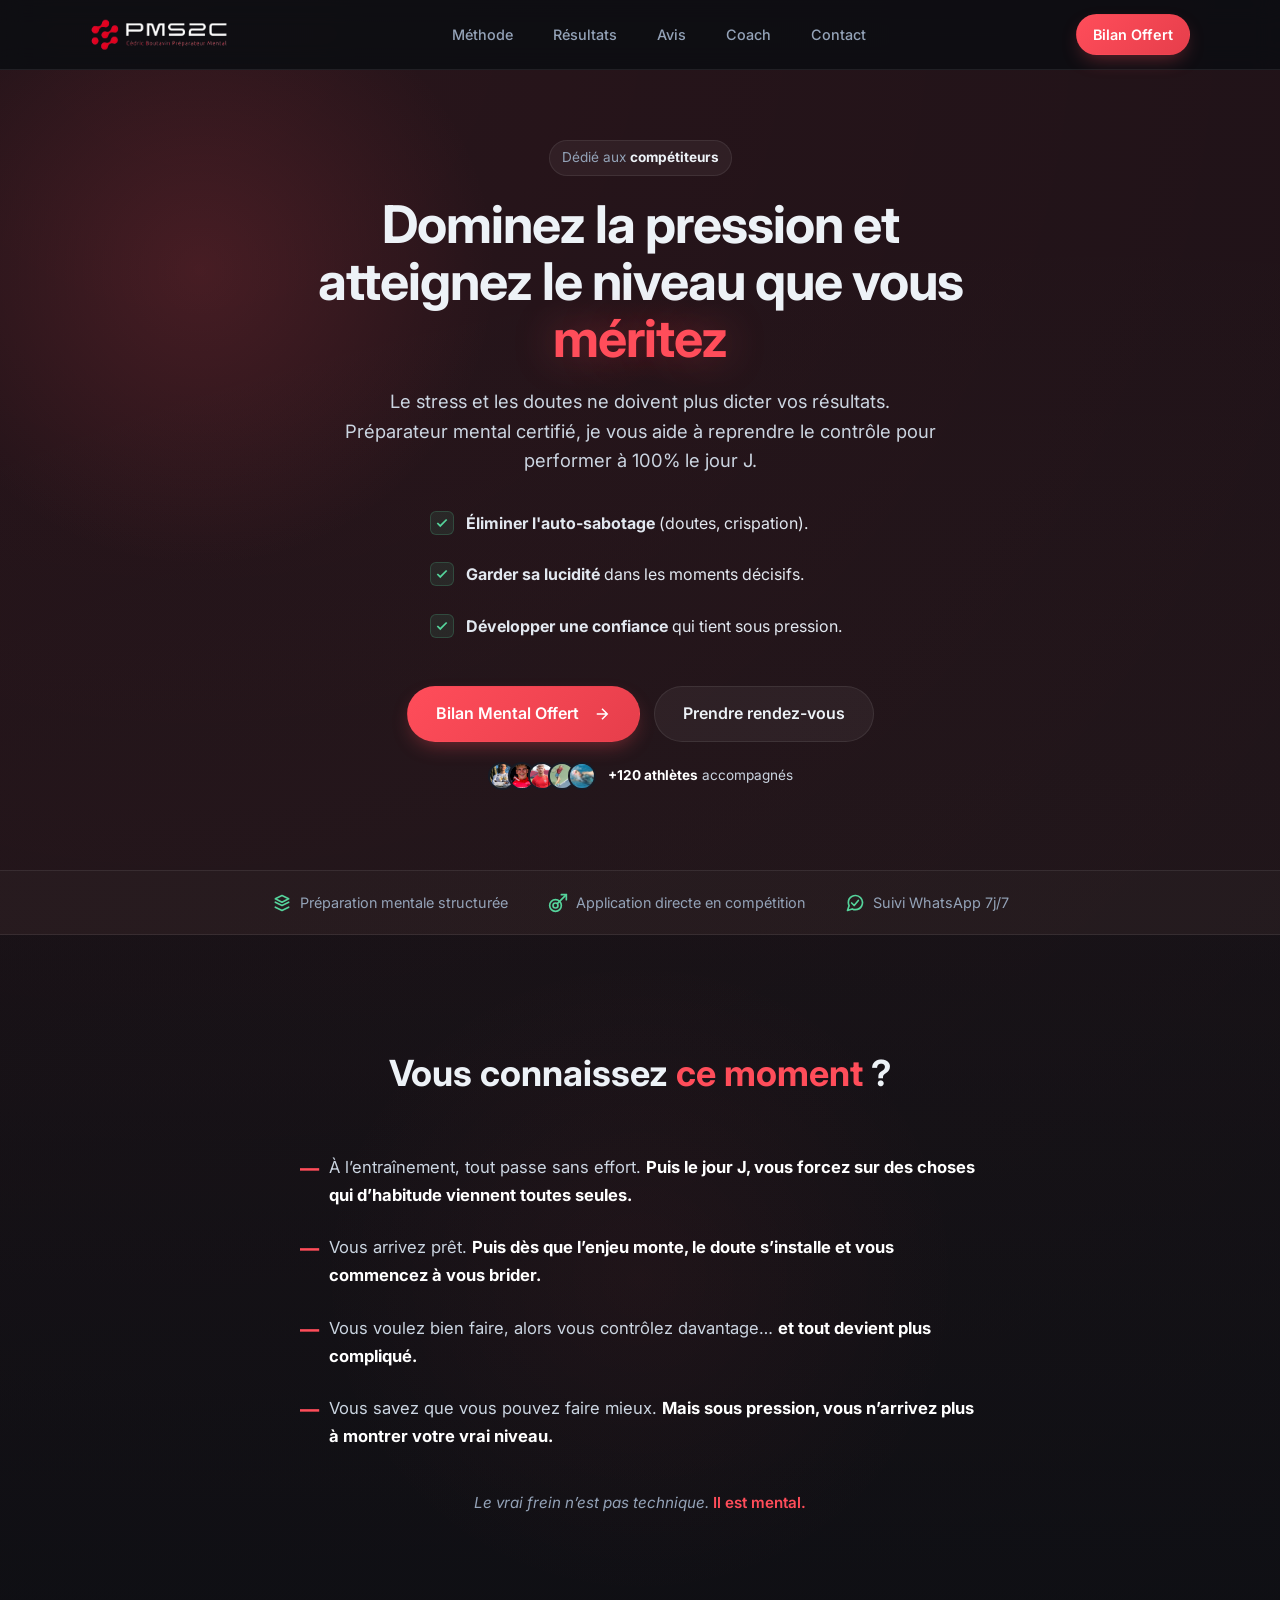
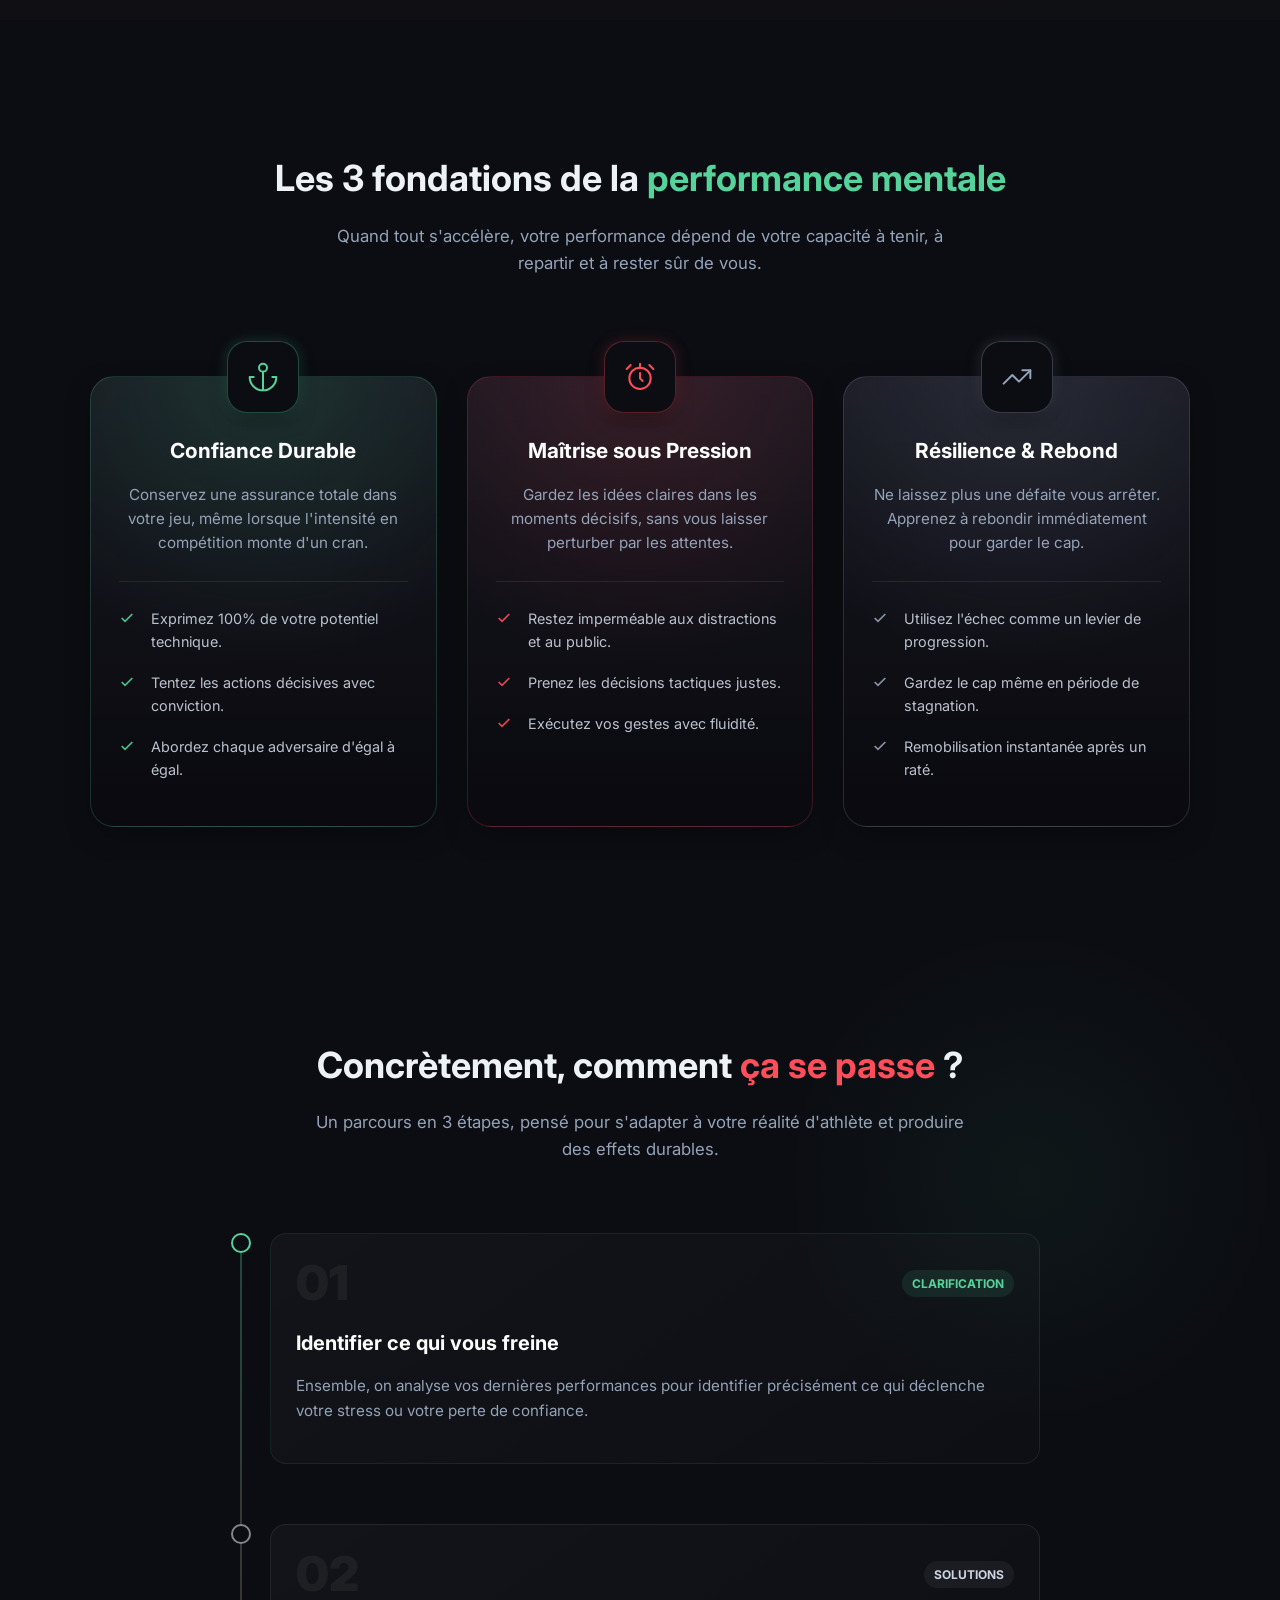
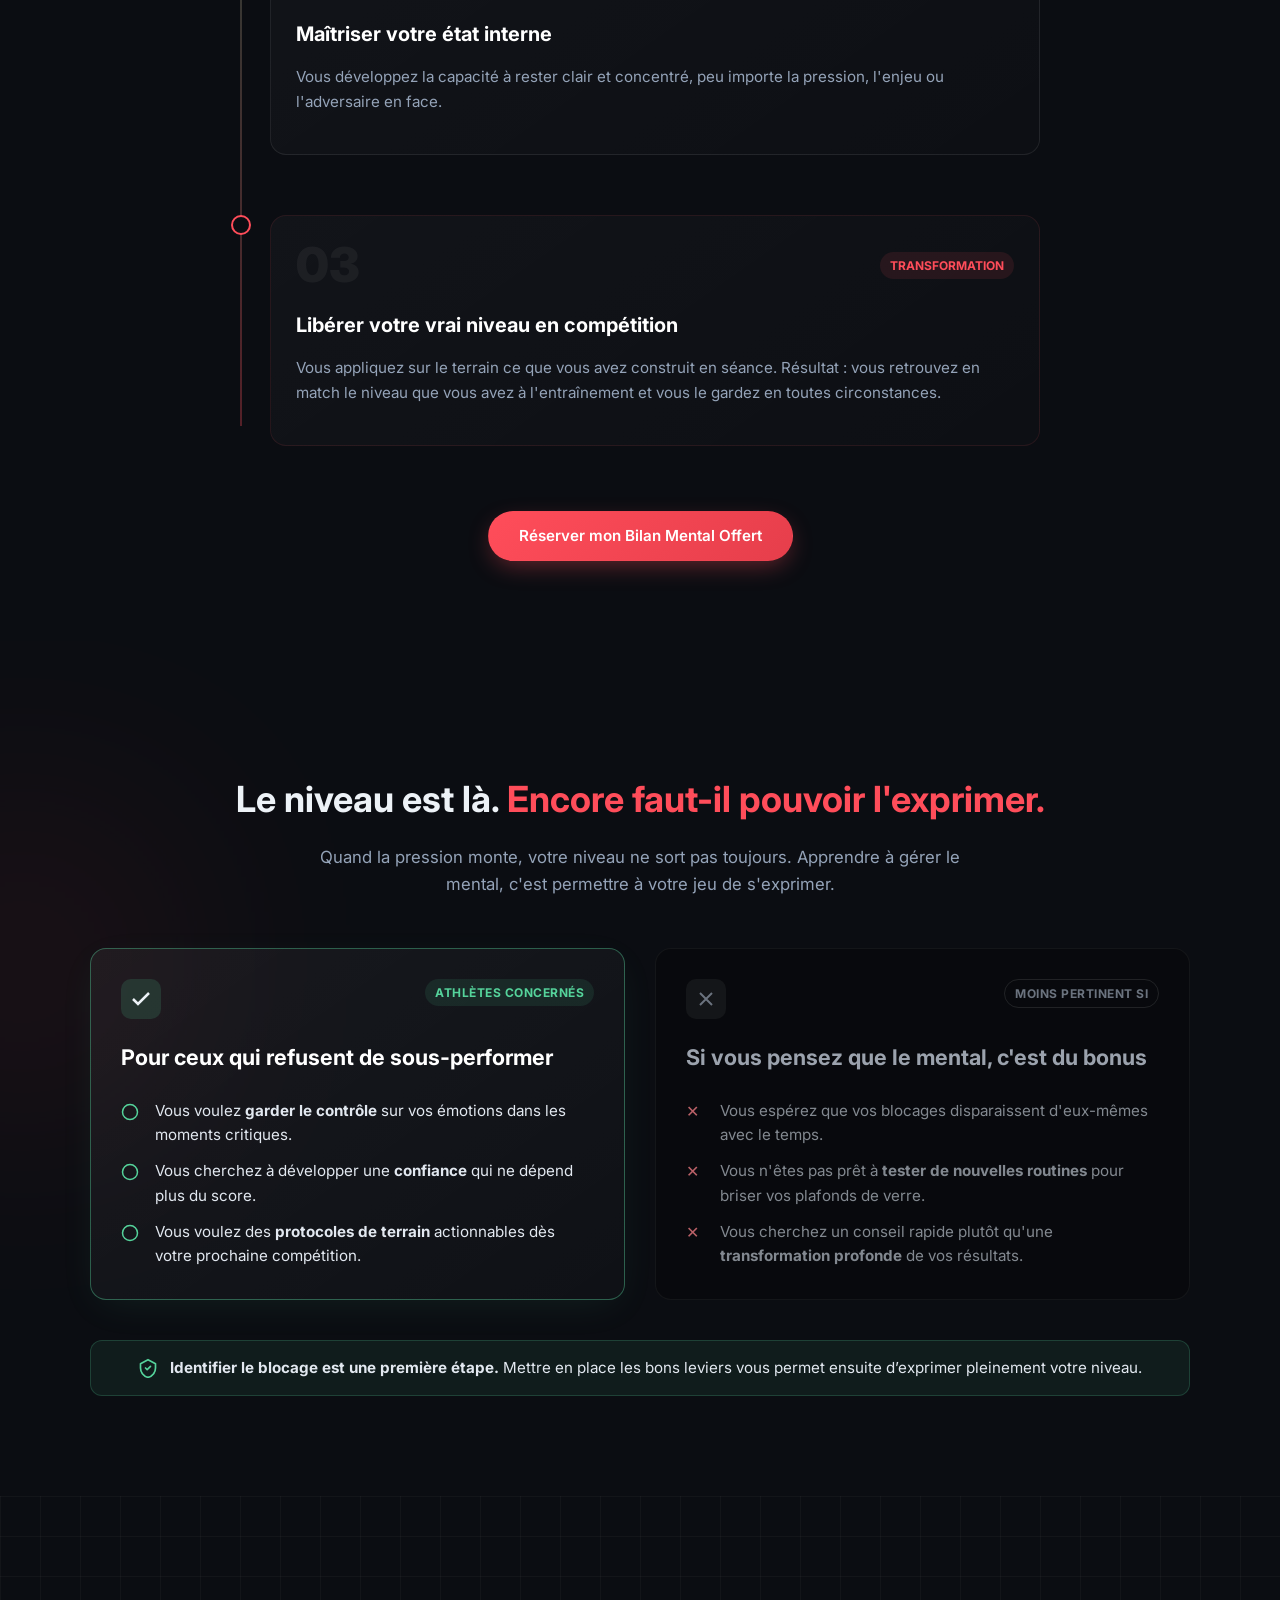
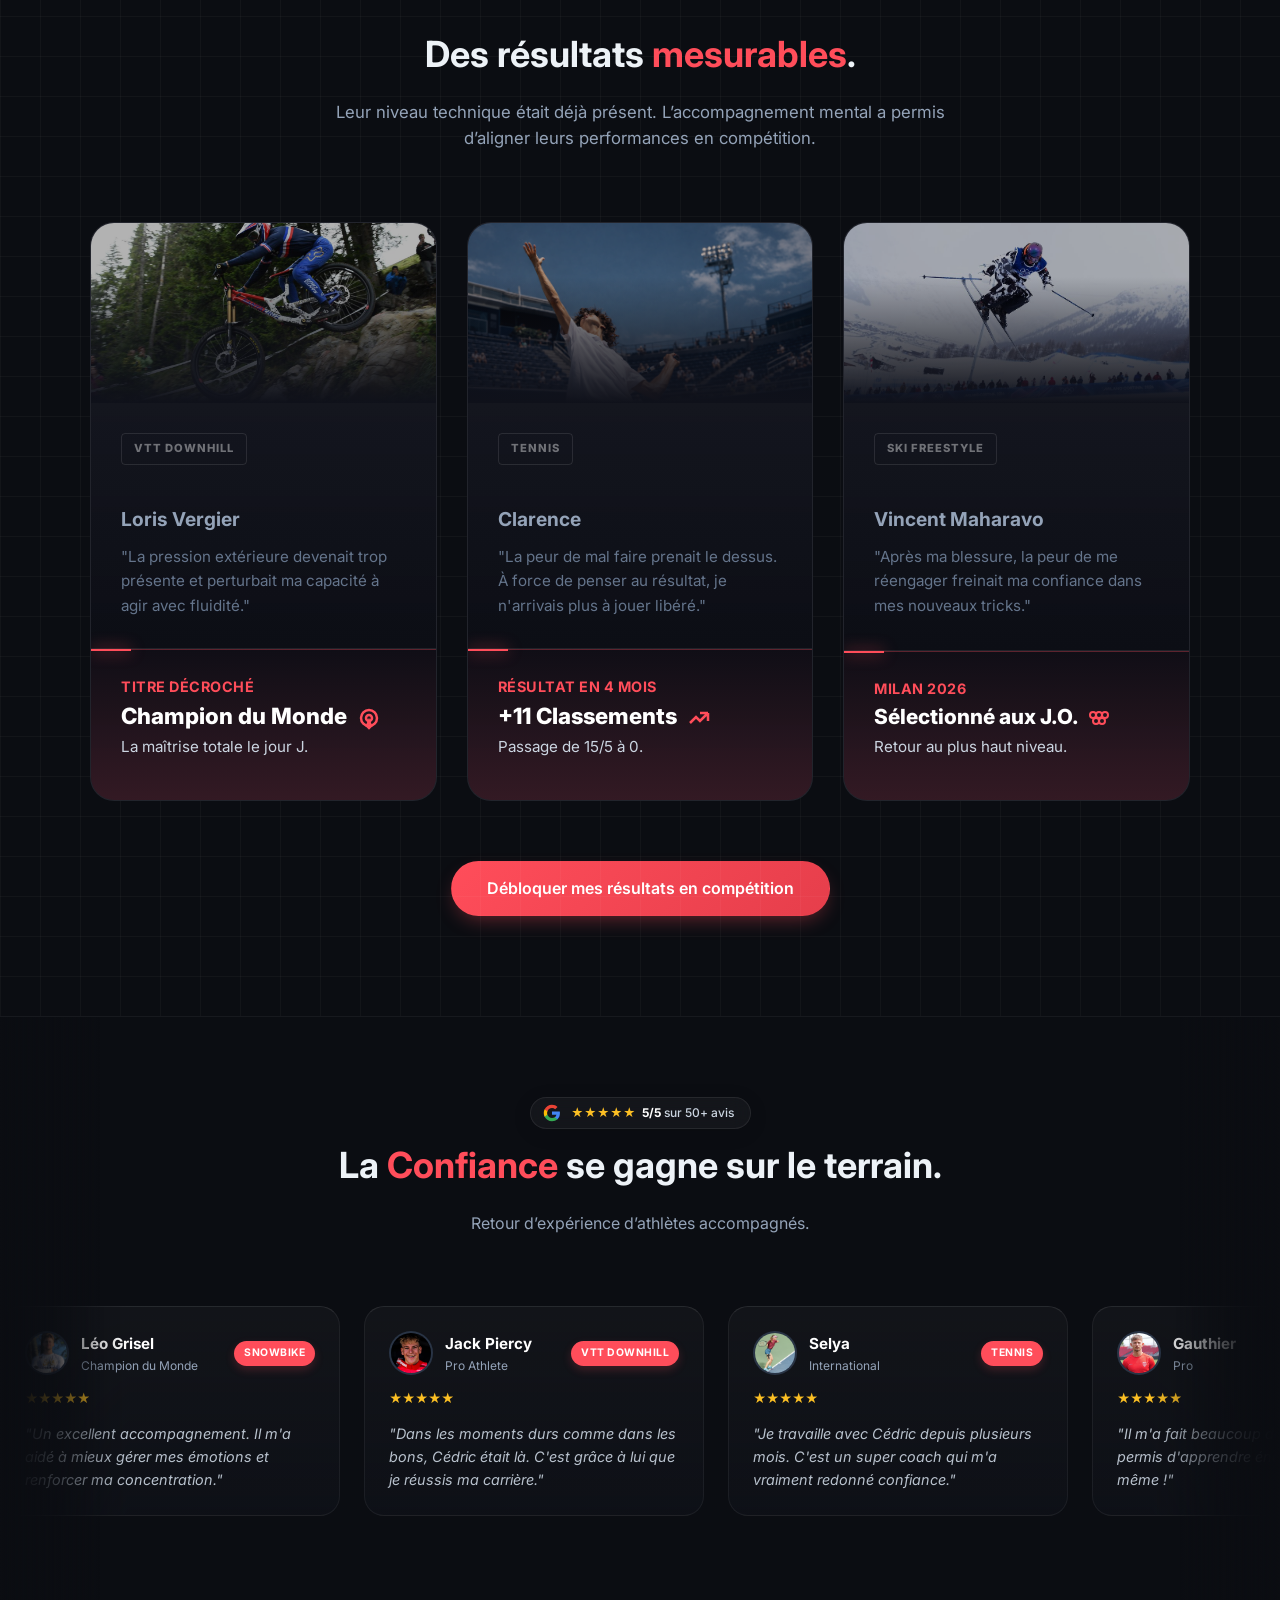
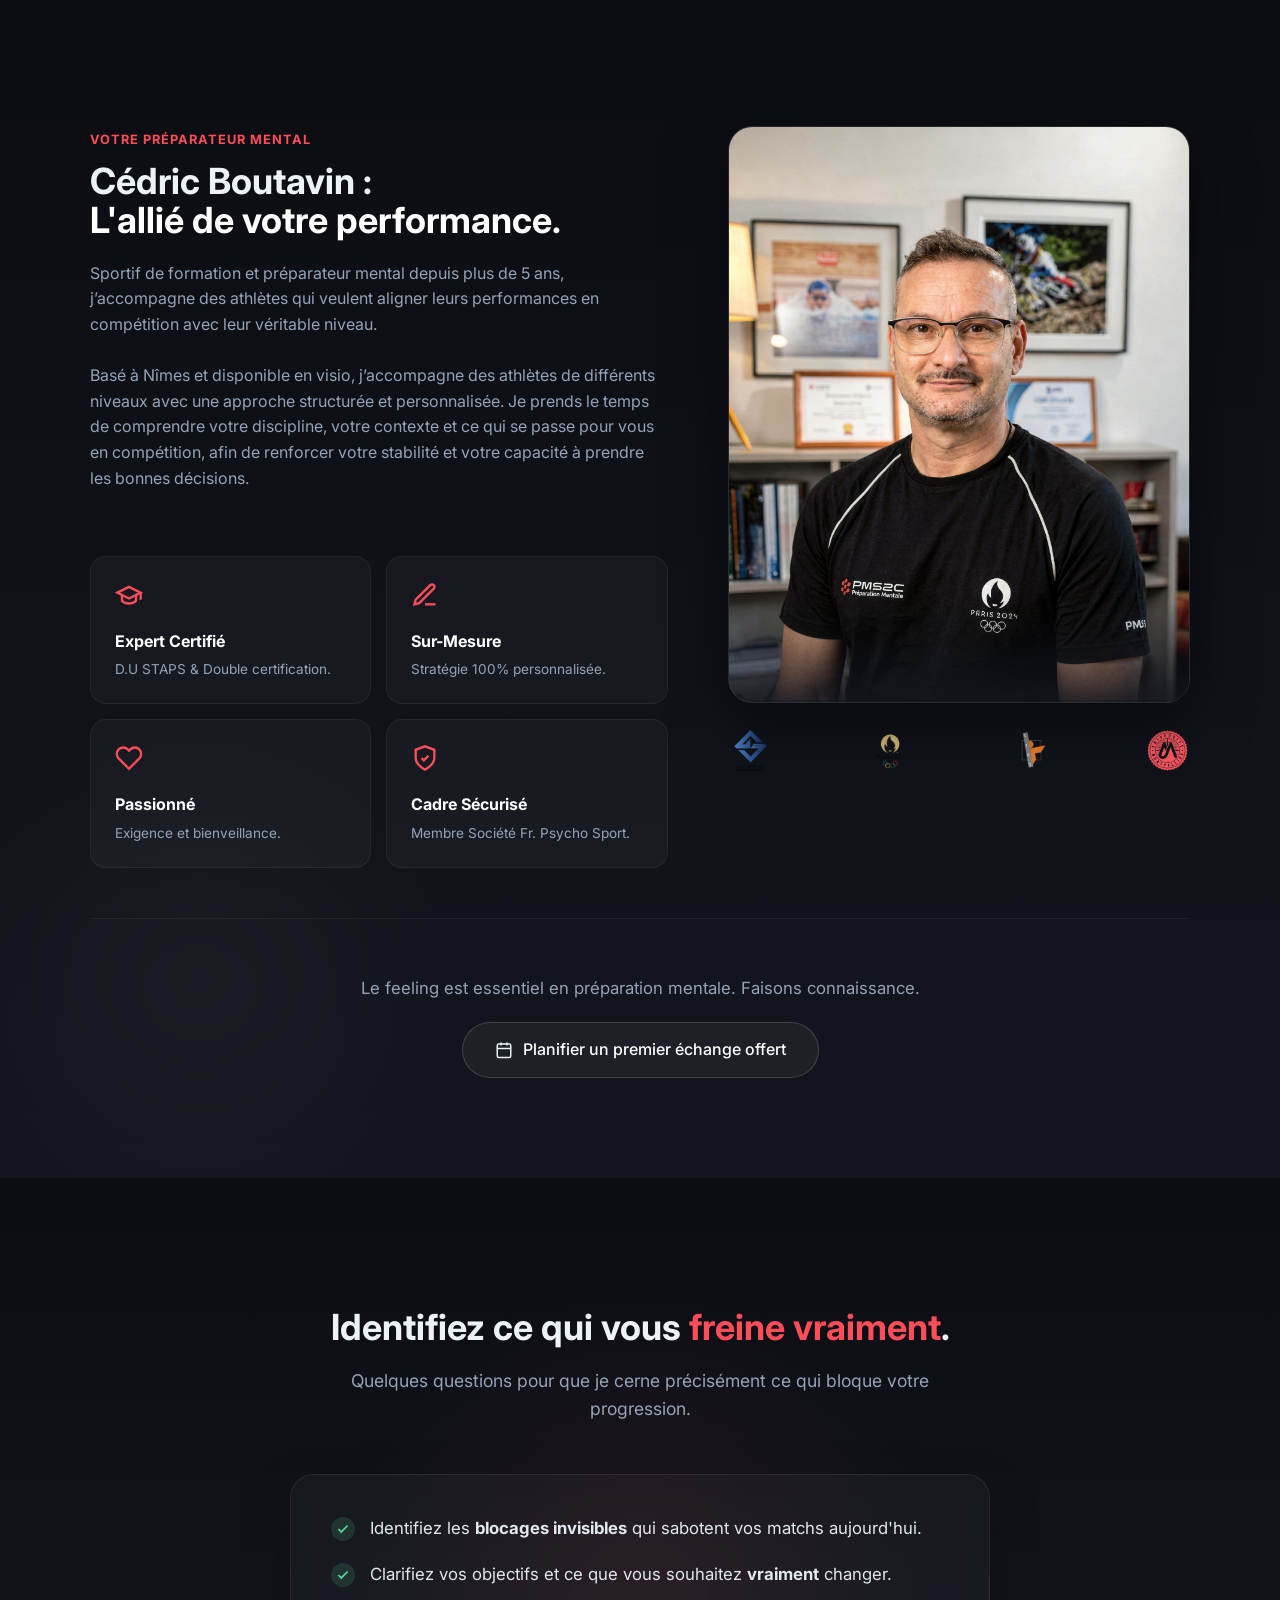
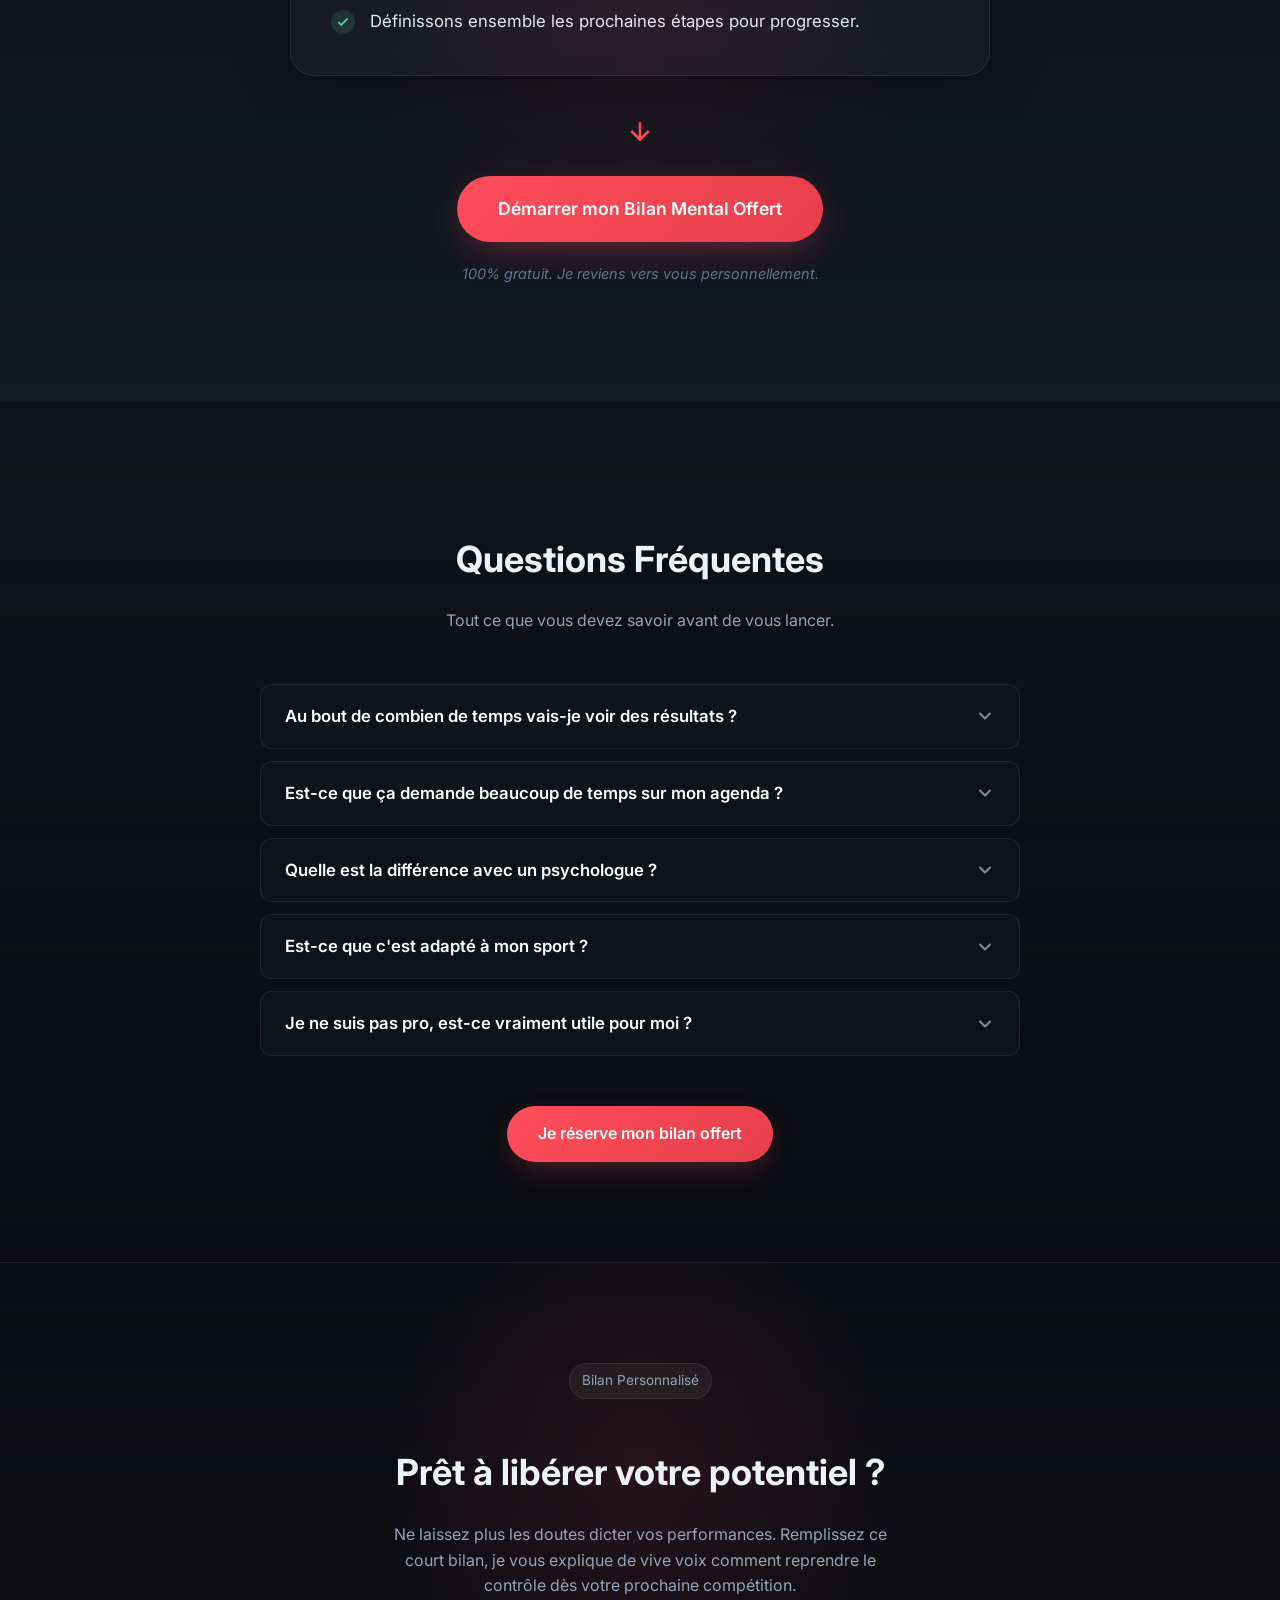
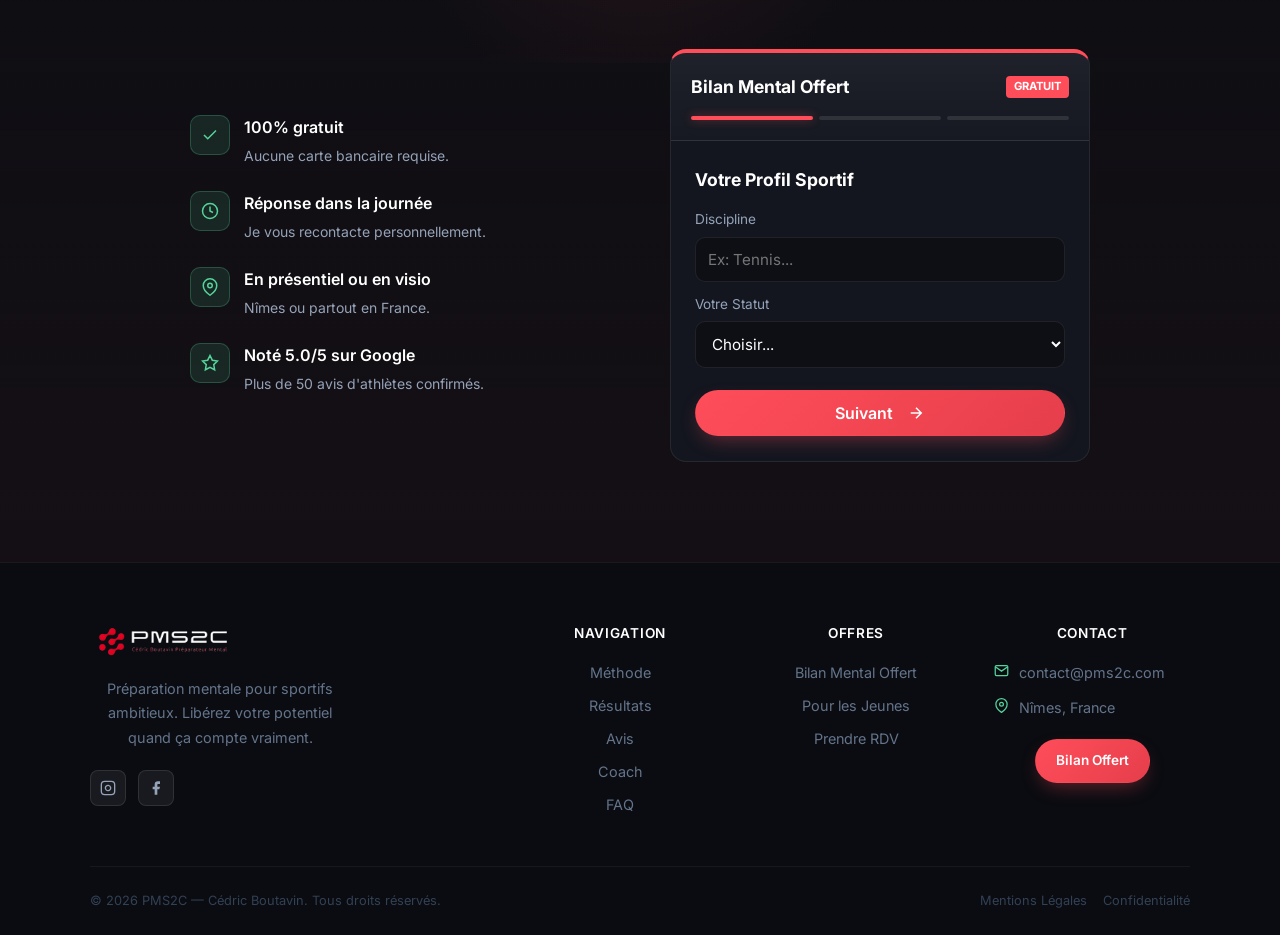
==== index.html @ 8587a69d "Update Calendly links in main site" ====
<!DOCTYPE html>
<html lang="fr" class="scroll-smooth">

<head>
  <!-- Google Tag Manager -->
  <script>(function (w, d, s, l, i) {
      w[l] = w[l] || []; w[l].push({
        'gtm.start':
          new Date().getTime(), event: 'gtm.js'
      }); var f = d.getElementsByTagName(s)[0],
        j = d.createElement(s), dl = l != 'dataLayer' ? '&l=' + l : ''; j.async = true; j.src =
          'https://www.googletagmanager.com/gtm.js?id=' + i + dl; f.parentNode.insertBefore(j, f);
    })(window, document, 'script', 'dataLayer', 'GTM-N8B9CN6M');</script>
  <!-- End Google Tag Manager -->
  <meta charset="utf-8" />
  <meta name="viewport" content="width=device-width, initial-scale=1" />
  <title>Préparation Mentale Sportive — Libérez votre potentiel</title>
  <meta name="description"
    content="Coaching mental pour compétiteurs : gérez le stress, boostez votre confiance et performez quand ça compte. Bilan offert." />

  <meta property="og:type" content="website" />
  <meta property="og:title" content="Préparation Mentale — Performez quand ça compte" />
  <meta property="og:description"
    content="Arrêtez de perdre vos moyens en compétition. Méthode concrète pour sportifs ambitieux." />
  <meta name="theme-color" content="#0b0d12" />
  <link rel="icon" type="image/png" href="assets/images/favicon.png" />
  <link rel="preconnect" href="https://fonts.googleapis.com">
  <link rel="preconnect" href="https://fonts.gstatic.com" crossorigin>
  <link href="https://fonts.googleapis.com/css2?family=Inter:wght@400;500;600;700;800&display=swap" rel="stylesheet">

  <style>
    :root {
      /* ... autres variables ... */

      /* Palette */
      --bg: #0b0d12;
      --panel: #13161f;
      --panel-border: rgba(255, 255, 255, 0.08);
      --text-main: #edf2f7;
      --text-muted: #94a3b8;

      /* Brand Colors */
      --brand: #ff4d5a;
      /* Rouge dynamique */
      --brand-glow: rgba(255, 77, 90, 0.4);
      --accent: #55d39b;
      /* Vert validation/succès */

      /* Spacing & Sizes */
      --max-w: 1140px;
      --radius-sm: 8px;
      --radius-md: 16px;
      --radius-lg: 24px;
      --header-h: 70px;

      /* Typography clamp */
      --h1: clamp(32px, 5vw, 52px);
      --h2: clamp(28px, 4.5vw, 36px);
      --body: clamp(15px, 1.1vw, 17px);
    }

    /* --- RESET & BASE --- */
    *,
    *::before,
    *::after {
      box-sizing: border-box;
    }

    body {
      margin: 0;
      font-family: "Inter", system-ui, -apple-system, sans-serif;
      background-color: var(--bg);
      background-image: radial-gradient(circle at 15% 0%,
          rgba(255, 77, 90, 0.12),
          transparent 40%),
        radial-gradient(circle at 85% 30%,
          rgba(85, 211, 155, 0.08),
          transparent 40%);
      color: var(--text-main);
      line-height: 1.6;
      -webkit-font-smoothing: antialiased;
    }

    a {
      text-decoration: none;
      color: inherit;
      transition: 0.2s;
    }

    button,
    input,
    select,
    textarea {
      font-family: inherit;
    }

    ul {
      padding: 0;
      margin: 0;
      list-style: none;
    }

    img {
      max-width: 100%;
      display: block;
    }

    /* --- UTILS --- */
    .wrap {
      width: 100%;
      max-width: var(--max-w);
      margin: 0 auto;
      padding: 0 20px;
    }

    .grid {
      display: grid;
      gap: 2rem;
    }

    .flex {
      display: flex;
      gap: 1rem;
      align-items: center;
    }

    .flex-col {
      flex-direction: column;
    }

    .text-center {
      text-align: center;
    }

    .text-brand {
      color: var(--brand);
    }

    .text-accent {
      color: var(--accent);
    }

    .hidden-mobile {
      display: flex;
    }

    .visible-mobile {
      display: none;
    }

    @media (max-width: 768px) {
      :root {
        --h2: 32px;
      }

      .section-title h2 {
        line-height: 1.1;
      }

      .hidden-mobile {
        display: none !important;
      }

      .visible-mobile {
        display: block !important;
      }

      .grid-2,
      .grid-3 {
        grid-template-columns: 1fr !important;
      }

      /* Trust strip mobile: infinite marquee */
      .trust-strip {
        border: none;
        padding: 15px 0;
      }

      .trust-track {
        flex-wrap: nowrap;
        gap: 24px;
        justify-content: flex-start;
        animation: marquee-scroll 18s linear infinite;
        width: max-content;
      }

      /* Show duplicate items on mobile for seamless loop */
      .trust-item:nth-child(n+4) {
        display: flex !important;
      }

      .trust-item {
        flex-shrink: 0;
        background: rgba(255, 255, 255, 0.05);
        border: 1px solid rgba(255, 255, 255, 0.08);
        border-radius: 99px;
        padding: 8px 16px;
        font-size: 0.8rem;
        white-space: nowrap;
      }
    }

    /* --- COMPONENTS --- */

    /* Buttons */
    .btn {
      display: inline-flex;
      align-items: center;
      justify-content: center;
      gap: 0.5rem;
      padding: 12px 24px;
      border-radius: 99px;
      font-weight: 600;
      font-size: 1rem;
      cursor: pointer;
      border: 1px solid transparent;
      transition: all 0.2s ease;
    }

    .btn-primary {
      background: linear-gradient(135deg, var(--brand), #e63e4b);
      color: white;
      box-shadow: 0 8px 20px -6px var(--brand-glow);
    }

    .btn-primary:hover {
      box-shadow: 0 12px 24px -6px var(--brand-glow);
    }

    @media (min-width: 901px) {
      .btn-primary:hover {
        transform: translateY(-2px);
      }
    }

    .btn-secondary {
      background: rgba(255, 255, 255, 0.05);
      border-color: var(--panel-border);
      color: var(--text-main);
    }

    .btn-secondary:hover {
      background: rgba(255, 255, 255, 0.1);
    }

    .btn-full {
      width: 100%;
    }

    /* Cards */
    .card {
      background: var(--panel);
      border: 1px solid var(--panel-border);
      border-radius: var(--radius-md);
      padding: 24px;
    }

    /* Section Spacing */
    section {
      padding: 80px 0;
    }

    /* --- HEADER --- */
    .header {
      position: sticky;
      top: 0;
      z-index: 50;
      height: var(--header-h);
      background: rgba(11, 13, 18, 0.85);
      backdrop-filter: blur(12px);
      border-bottom: 1px solid var(--panel-border);
      display: flex;
      align-items: center;
    }

    .header-inner {
      justify-content: space-between;
      width: 100%;
    }

    .logo {
      font-weight: 800;
      font-size: 1.1rem;
      letter-spacing: -0.5px;
      display: flex;
      align-items: center;
      gap: 8px;
    }

    .logo-dot {
      width: 10px;
      height: 10px;
      background: var(--brand);
      border-radius: 50%;
      box-shadow: 0 0 10px var(--brand);
    }

    .nav-link {
      color: var(--text-muted);
      font-size: 0.9rem;
      font-weight: 500;
    }

    .nav-link:hover {
      color: var(--text-main);
    }

    /* Header mobile : logo gauche + burger */
    @media (max-width: 900px) {
      .header {
        position: sticky;
        height: 58px;
      }

      .header .header-inner {
        justify-content: space-between;
      }

      .header .header-inner nav,
      .header .header-inner .header-cta-desktop {
        display: none;
      }

      .header .header-inner a:first-child img {
        height: 34px;
        margin: 0;
      }
    }

    /* Burger button */
    .burger-btn {
      display: none;
      flex-direction: column;
      justify-content: center;
      gap: 5px;
      width: 40px;
      height: 40px;
      padding: 8px;
      background: rgba(255,255,255,0.06);
      border: 1px solid rgba(255,255,255,0.1);
      border-radius: 8px;
      cursor: pointer;
      z-index: 200;
    }
    .burger-btn span {
      display: block;
      height: 2px;
      background: var(--text-main);
      border-radius: 2px;
      transition: transform 0.3s, opacity 0.3s;
    }
    .burger-btn.is-open span:nth-child(1) { transform: translateY(7px) rotate(45deg); }
    .burger-btn.is-open span:nth-child(2) { opacity: 0; }
    .burger-btn.is-open span:nth-child(3) { transform: translateY(-7px) rotate(-45deg); }

    @media (max-width: 900px) {
      .burger-btn { display: flex; }
    }

    /* Mobile nav overlay */
    .mobile-nav {
      display: none;
      position: fixed;
      inset: 0;
      background: rgba(11,13,18,0.97);
      z-index: 150;
      flex-direction: column;
      align-items: center;
      justify-content: center;
      gap: 0;
      opacity: 0;
      transition: opacity 0.3s ease;
    }
    .mobile-nav.is-open {
      display: flex;
      opacity: 1;
    }
    .mobile-nav a.mobile-nav-link {
      font-size: 1.6rem;
      font-weight: 700;
      color: var(--text-main);
      padding: 16px 32px;
      border-bottom: 1px solid rgba(255,255,255,0.06);
      width: 100%;
      text-align: center;
      transition: color 0.2s;
    }
    .mobile-nav a.mobile-nav-link:hover { color: var(--brand); }
    .mobile-nav .mobile-nav-cta {
      margin-top: 30px;
      padding: 16px 40px;
      font-size: 1.05rem;
    }

    /* --- HERO --- */
    .hero {
      padding: 60px 0 80px;
      position: relative;
    }



    .hero-grid {
      display: grid;
      grid-template-columns: 1fr;
      gap: 40px;
      align-items: center;
      max-width: 760px;
      margin: 0 auto;
      text-align: center;
    }

    /* Hide hero inline form (moved to dedicated bottom section) */
    .hero-form-card { display: none !important; }

    /* Hero Left */
    .tagline {
      display: inline-block;
      padding: 6px 12px;
      background: rgba(255, 255, 255, 0.05);
      border: 1px solid var(--panel-border);
      border-radius: 99px;
      font-size: 0.85rem;
      color: var(--text-muted);
      margin-bottom: 20px;
    }

    .tagline b {
      color: var(--text-main);
    }

    h1 {
      font-size: var(--h1);
      line-height: 1.1;
      margin: 0 0 20px;
      letter-spacing: -1px;
    }

    .hero p {
      font-size: 1.125rem;
      color: var(--text-muted);
      margin-bottom: 30px;
      max-width: 500px;
    }

    .check-list li {
      display: flex;
      gap: 12px;
      margin-bottom: 12px;
      align-items: flex-start;
    }

    .icon-box {
      width: 24px;
      height: 24px;
      background: rgba(85, 211, 155, 0.15);
      color: var(--accent);
      border-radius: 6px;
      display: flex;
      align-items: center;
      justify-content: center;
      flex-shrink: 0;
    }

    .icon-box svg {
      width: 14px;
      height: 14px;
      stroke-width: 3;
    }

    /* Hero Form (The Money Maker) */
    .hero-form-card {
      background: #151923;
      border: 1px solid rgba(255, 255, 255, 0.1);
      border-radius: var(--radius-lg);
      overflow: hidden;
      box-shadow: 0 20px 40px -10px rgba(0, 0, 0, 0.5);
    }

    .form-header {
      background: rgba(255, 255, 255, 0.03);
      padding: 20px;
      border-bottom: 1px solid var(--panel-border);
      display: flex;
      gap: 15px;
      align-items: center;
    }

    .coach-avatar {
      width: 48px;
      height: 48px;
      background: linear-gradient(to bottom right, #333, #111);
      border-radius: 12px;
      display: grid;
      place-items: center;
      font-size: 10px;
      text-align: center;
      color: #777;
      border: 1px solid var(--panel-border);
    }

    .form-body {
      padding: 24px;
    }

    .input-group {
      margin-bottom: 12px;
    }

    .input-row {
      display: grid;
      grid-template-columns: 1fr 1fr;
      gap: 12px;
    }

    label {
      font-size: 0.85rem;
      color: var(--text-muted);
      margin-bottom: 6px;
      display: block;
    }

    input,
    select,
    textarea {
      width: 100%;
      background: rgba(0, 0, 0, 0.3);
      border: 1px solid var(--panel-border);
      border-radius: 10px;
      padding: 12px;
      color: white;
      font-size: 0.95rem;
      transition: 0.2s;
    }

    input:focus,
    select:focus,
    textarea:focus {
      outline: none;
      border-color: var(--brand);
      background: rgba(0, 0, 0, 0.5);
      box-shadow: 0 0 0 3px rgba(255, 77, 90, 0.1);
    }

    /* --- TRUST STRIP --- */
    .trust-strip {
      border-top: 1px solid var(--panel-border);
      border-bottom: 1px solid var(--panel-border);
      padding: 20px 0;
      background: rgba(255, 255, 255, 0.02);
      overflow: hidden;
    }

    .trust-grid {
      color: var(--text-muted);
      font-size: 0.9rem;
    }

    .trust-track {
      display: flex;
      flex-wrap: wrap;
      justify-content: center;
      gap: 20px 40px;
    }

    /* Hide duplicate items on desktop */
    .trust-item:nth-child(n+4) {
      display: none;
    }

    .trust-item {
      display: flex;
      gap: 8px;
      align-items: center;
    }

    @keyframes marquee-scroll {
      0% { transform: translateX(0); }
      100% { transform: translateX(-50%); }
    }

    /* --- FEATURES / FOR WHO --- */
    .section-title {
      margin-bottom: 40px;
    }

    .section-title h2 {
      font-size: var(--h2);
      margin-bottom: 10px;
    }

    .section-title p {
      color: var(--text-muted);
      max-width: 600px;
    }

    .grid-2 {
      display: grid;
      grid-template-columns: 1fr 1fr;
      gap: 30px;
    }

    .grid-3 {
      display: grid;
      grid-template-columns: 1fr 1fr 1fr;
      gap: 30px;
    }

    .feature-box {
      padding: 30px;
      background: rgba(255, 255, 255, 0.03);
      border: 1px solid var(--panel-border);
      border-radius: var(--radius-md);
      transition: 0.3s;
    }

    .feature-box:hover {
      background: rgba(255, 255, 255, 0.05);
    }

    @media (min-width: 901px) {
      .feature-box:hover {
        transform: translateY(-3px);
      }
    }

    .feature-icon {
      width: 40px;
      height: 40px;
      margin-bottom: 16px;
      display: grid;
      place-items: center;
      background: rgba(255, 255, 255, 0.05);
      border-radius: 10px;
      color: var(--text-main);
    }

    .feature-box h3 {
      margin: 0 0 8px;
      font-size: 1.2rem;
    }

    .feature-box p {
      color: var(--text-muted);
      font-size: 0.95rem;
      margin: 0;
    }

    /* --- TESTIMONIALS --- */
    .quote-card {
      position: relative;
      background: linear-gradient(180deg,
          rgba(255, 255, 255, 0.05),
          rgba(255, 255, 255, 0.02));
    }

    .quote-text {
      font-size: 1.05rem;
      font-style: italic;
      color: #e2e8f0;
      margin-bottom: 15px;
    }

    .quote-author {
      display: flex;
      gap: 10px;
      align-items: center;
      font-size: 0.85rem;
      color: var(--text-muted);
    }

    .quote-badge {
      background: rgba(255, 255, 255, 0.1);
      padding: 2px 8px;
      border-radius: 4px;
      font-size: 0.75rem;
    }

    /* --- FAQ --- */
    details {
      background: rgba(255, 255, 255, 0.02);
      border: 1px solid var(--panel-border);
      border-radius: var(--radius-sm);
      margin-bottom: 10px;
      overflow: hidden;
    }

    summary {
      padding: 16px 20px;
      cursor: pointer;
      font-weight: 600;
      display: flex;
      justify-content: space-between;
      align-items: center;
      list-style: none;
    }

    summary::-webkit-details-marker {
      display: none;
    }

    summary:hover {
      background: rgba(255, 255, 255, 0.04);
    }

    details[open] summary {
      border-bottom: 1px solid var(--panel-border);
      color: var(--brand);
    }

    details p {
      padding: 20px;
      margin: 0;
      color: var(--text-muted);
      font-size: 0.95rem;
    }

    .chev {
      transition: 0.2s;
    }

    details[open] .chev {
      transform: rotate(180deg);
    }



    /* --- FOOTER --- */
    footer {
      padding: 60px 0;
      border-top: 1px solid var(--panel-border);
      text-align: center;
      color: var(--text-muted);
      font-size: 0.9rem;
    }
  </style>

  <!-- Structured Data JSON-LD (SEO / AEO Optimization) -->
  <script type="application/ld+json">
  {
    "@context": "https://schema.org",
    "@graph": [
      {
        "@type": "LocalBusiness",
        "@id": "https://www.pms2c.com/#business",
        "name": "PMS2C — Préparation Mentale Sportive",
        "description": "Coaching mental pour compétiteurs : gestion du stress, confiance en soi et performance en compétition. Plus de 120 athlètes accompagnés.",
        "url": "https://www.pms2c.com",
        "image": "https://www.pms2c.com/assets/images/logo-pms2c-bg.png",
        "founder": {
          "@type": "Person",
          "name": "Cédric Boutavin",
          "jobTitle": "Préparateur Mental Certifié",
          "description": "Sportif passionné et préparateur mental certifié, Cédric accompagne depuis plus de 5 ans les athlètes qui refusent la stagnation. Titulaire d'un D.U. STAPS et d'une double certification, membre de la Société Française de Psychologie du Sport.",
          "image": "https://www.pms2c.com/assets/images/Cedric-coach-pms2c.jpeg"
        },
        "address": {
          "@type": "PostalAddress",
          "addressLocality": "Nîmes",
          "addressCountry": "FR"
        },
        "areaServed": [
          {
            "@type": "Place",
            "name": "Nîmes et ses alentours",
            "description": "Accompagnement en présentiel"
          },
          {
            "@type": "Country",
            "name": "France",
            "description": "Accompagnement en visio dans toute la France"
          }
        ],
        "priceRange": "€€",
        "aggregateRating": {
          "@type": "AggregateRating",
          "ratingValue": "5",
          "bestRating": "5",
          "ratingCount": "50",
          "reviewCount": "50"
        },
        "hasOfferCatalog": {
          "@type": "OfferCatalog",
          "name": "Services de Préparation Mentale Sportive",
          "itemListElement": [
            {
              "@type": "Offer",
              "itemOffered": {
                "@type": "Service",
                "@id": "https://www.pms2c.com/#service-bilan",
                "name": "Bilan Mental de Performance Offert",
                "description": "Analyse gratuite de votre profil sportif et mental. Identifiez les blocages invisibles qui sabotent vos performances en compétition, clarifiez vos objectifs et repartez avec une idée claire des prochaines étapes pour progresser. Moins de 2 minutes, 100% gratuit et confidentiel.",
                "provider": { "@id": "https://www.pms2c.com/#business" },
                "offers": {
                  "@type": "Offer",
                  "price": "0",
                  "priceCurrency": "EUR",
                  "availability": "https://schema.org/InStock"
                }
              }
            },
            {
              "@type": "Offer",
              "itemOffered": {
                "@type": "Service",
                "@id": "https://www.pms2c.com/#service-coaching",
                "name": "Coaching en Préparation Mentale Sportive",
                "description": "Accompagnement personnalisé pour athlètes et compétiteurs visant à développer la confiance durable, la maîtrise sous pression et la résilience. Méthode en 3 étapes : clarification des freins, maîtrise de l'état interne, et libération du vrai niveau en compétition. Applicable à toutes les disciplines sportives.",
                "provider": { "@id": "https://www.pms2c.com/#business" },
                "serviceType": "Préparation Mentale Sportive",
                "areaServed": "Nîmes et alentours (présentiel), France entière (visio)"
              }
            }
          ]
        }
      },
      {
        "@type": "FAQPage",
        "@id": "https://www.pms2c.com/#faq",
        "mainEntity": [
          {
            "@type": "Question",
            "name": "Au bout de combien de temps vais-je voir des résultats ?",
            "acceptedAnswer": {
              "@type": "Answer",
              "text": "Souvent, le simple fait de comprendre votre mécanisme de blocage crée un déclic immédiat. Ensuite, comme pour le physique, c'est la régularité qui paie : en quelques semaines, ce qui vous demandait un effort deviendra une seconde nature."
            }
          },
          {
            "@type": "Question",
            "name": "Est-ce que ça demande beaucoup de temps sur mon agenda ?",
            "acceptedAnswer": {
              "@type": "Answer",
              "text": "Non, le but n'est pas d'en faire plus, mais de faire mieux. 90% des outils s'appliquent directement PENDANT vos entraînements actuels. Le reste (visualisation, routine) s'intègre facilement dans vos temps morts (transports, avant de dormir). C'est de l'optimisation, pas une surcharge."
            }
          },
          {
            "@type": "Question",
            "name": "Quelle est la différence avec un psychologue ?",
            "acceptedAnswer": {
              "@type": "Answer",
              "text": "L'approche est totalement différente. On ne cherche pas à analyser votre enfance ou à « soigner » quelque chose, mais à optimiser votre performance future. C'est un entraînement technique pour votre cerveau : concret, orienté terrain et mesurable avec des objectifs sportifs précis."
            }
          },
          {
            "@type": "Question",
            "name": "Est-ce que c'est adapté à mon sport ?",
            "acceptedAnswer": {
              "@type": "Answer",
              "text": "Oui, car on travaille sur l'athlète avant de travailler sur le sport. La méthode est 100% flexible : nous partons des exigences de votre discipline (besoin de précision, d'explosivité ou d'endurance) pour construire des routines qui collent parfaitement à votre réalité."
            }
          },
          {
            "@type": "Question",
            "name": "Je ne suis pas pro, est-ce vraiment utile pour moi ?",
            "acceptedAnswer": {
              "@type": "Answer",
              "text": "Le stress d'une balle de match ou d'un penalty est le même, que ce soit en finale de Grand Chelem ou lors d'un championnat amateur. Si vous avez de l'ambition, que vous détestez perdre et que vous avez l'envie de progresser, vous êtes au bon endroit."
            }
          }
        ]
      },
      {
        "@type": "WebPage",
        "@id": "https://www.pms2c.com/#webpage",
        "name": "Préparation Mentale Sportive — Libérez votre potentiel",
        "description": "Coaching mental pour compétiteurs : gérez le stress, boostez votre confiance et performez quand ça compte. Bilan offert.",
        "url": "https://www.pms2c.com",
        "inLanguage": "fr-FR",
        "isPartOf": { "@id": "https://www.pms2c.com/#business" },
        "about": { "@id": "https://www.pms2c.com/#service-coaching" },
        "mainEntity": { "@id": "https://www.pms2c.com/#faq" }
      }
    ]
  }
  </script>
</head>

<body>
  <!-- Google Tag Manager (noscript) -->
  <noscript><iframe src="https://www.googletagmanager.com/ns.html?id=GTM-N8B9CN6M" height="0" width="0"
      style="display:none;visibility:hidden"></iframe></noscript>
  <!-- End Google Tag Manager (noscript) -->

  <!-- HEADER -->
  <header class="header">
    <div class="wrap flex header-inner">

      <a href="#" style="display: block; text-decoration: none;">
        <img src="assets/images/logo-pms2c-bg.png" alt="Logo Préparation Mentale"
          style="height: 42px; width: auto; display: block; margin-left: -8px; margin-top: 8px; margin-bottom: 8px;">
      </a>

      <nav class="flex hidden-mobile" style="gap: 2.5rem;">
        <a href="#methode" class="nav-link">Méthode</a>
        <a href="#preuves" class="nav-link">Résultats</a>
        <a href="#temoignages" class="nav-link">Avis</a>
        <a href="#about" class="nav-link">Coach</a>
        <a href="#contact" class="nav-link">Contact</a>
        <!-- <a href="/Jeunes/" class="nav-link" style="color: var(--accent); font-weight: 600;">Pour les jeunes</a> -->
      </nav>

      <a href="#contact" class="btn btn-primary header-cta-desktop" style="padding: 8px 16px; font-size: 0.9rem;">
        Bilan Offert
      </a>

      <!-- Burger mobile -->
      <button class="burger-btn" id="burgerBtn" aria-label="Menu" aria-expanded="false">
        <span></span><span></span><span></span>
      </button>
    </div>
  </header>

  <!-- Mobile Nav Overlay -->
  <div class="mobile-nav" id="mobileNav" role="dialog" aria-label="Navigation mobile">
    <a href="#methode" class="mobile-nav-link">Méthode</a>
    <a href="#preuves" class="mobile-nav-link">Résultats</a>
    <a href="#temoignages" class="mobile-nav-link">Avis</a>
    <a href="#about" class="mobile-nav-link">Coach</a>
    <!-- <a href="/Jeunes/" class="mobile-nav-link" style="color: var(--accent);">Pour les jeunes</a> -->
    <a href="#contact" class="btn btn-primary mobile-nav-cta">Bilan Mental Offert</a>
  </div>

  <!-- HERO SECTION (Multi-Step Form - 5 Avatars & Images Ready) -->
  <section class="hero" style="padding: 60px 0 80px; position: relative; overflow: hidden">
    <!-- Background FX -->
    <div style="
          position: absolute;
          top: -100px;
          left: -100px;
          width: 600px;
          height: 600px;
          background: radial-gradient(
            circle,
            rgba(255, 77, 90, 0.15) 0%,
            transparent 70%
          );
          pointer-events: none;
          z-index: 0;
        "></div>

    <!-- Styles spécifiques au Multi-Step & Responsive -->
    <style>
      /* --- ANIMATIONS & FORM --- */
      .form-step {
        display: none;
      }

      .form-step.active {
        display: block;
        animation: slideUp 0.4s cubic-bezier(0.2, 0.8, 0.2, 1);
      }

      @keyframes slideUp {
        from {
          opacity: 0;
          transform: translateY(10px);
        }

        to {
          opacity: 1;
          transform: translateY(0);
        }
      }

      /* Barre de progression */
      .progress-track {
        display: flex;
        gap: 6px;
        margin-top: 15px;
      }

      .progress-bar {
        height: 4px;
        flex: 1;
        border-radius: 2px;
        background: rgba(255, 255, 255, 0.1);
        transition: background 0.3s ease;
      }

      .progress-bar.active {
        background: var(--brand);
        box-shadow: 0 0 10px var(--brand-glow);
      }

      .progress-bar.filled {
        background: var(--brand);
        opacity: 0.5;
      }

      /* Boutons de navigation */
      .nav-buttons {
        display: flex;
        gap: 10px;
        margin-top: 15px;
      }

      .btn-back {
        background: transparent;
        border: 1px solid rgba(255, 255, 255, 0.1);
        color: var(--text-muted);
        padding: 12px;
        border-radius: 10px;
        cursor: pointer;
        transition: 0.2s;
        font-weight: 600;
        width: 40%;
        font-size: 0.9rem;
      }

      .btn-back:hover {
        background: rgba(255, 255, 255, 0.05);
        color: white;
      }

      /* Input focus */
      .form-step input:focus,
      .form-step select:focus {
        border-color: var(--brand);
        box-shadow: 0 0 0 1px var(--brand-glow);
      }

      /* Social proof avatar hover effect (desktop only) */
      .social-avatar {
        transition: transform 0.2s ease;
        cursor: pointer;
      }

      @media (min-width: 769px) {
        .social-avatar:hover {
          transform: scale(1.15);
        }
      }

      /* --- RESPONSIVE FIXES (CRITICAL) --- */
      /* Sur Mobile/Tablette (< 960px) : On passe tout en une seule colonne */
      @media (max-width: 960px) {
        .hero-grid {
          grid-template-columns: 1fr !important;
          /* Force l'empilement */
          gap: 50px;
        }

        .hero-form-card {
          width: 100%;
          max-width: 500px;
          /* Limite la largeur pour que ça reste beau */
          margin: 0 auto;
          /* Centre le formulaire */
        }

        /* On centre le texte sur mobile pour l'impact */
        .hero-text-mobile-center {
          text-align: center;
        }

        .hero-text-mobile-center .tagline,
        .hero-text-mobile-center .check-list,
        .hero-text-mobile-center .social-proof-mobile {
          margin-left: auto;
          margin-right: auto;
          justify-content: center;
          text-align: left;
          /* Garde les listes alignées à gauche quand même pour la lisibilité */
        }

        .hero-text-mobile-center .check-list {
          max-width: 400px;
          /* Évite que la liste soit trop large */
        }
      }

      /* Sur petit mobile (< 600px) : On empile les champs côte à côte */
      @media (max-width: 600px) {
        .input-row {
          grid-template-columns: 1fr !important;
          /* 1 seule colonne pour les inputs */
          gap: 10px;
        }

        .form-body {
          padding: 20px !important;
          min-height: auto !important;
          /* Hauteur auto pour éviter les blancs */
        }

        /* Boutons plus larges pour le pouce */
        .nav-buttons {
          flex-direction: column-reverse;
          /* Retour en bas */
        }

        .btn-back {
          width: 100%;
          margin-top: 10px;
        }

        .btn-primary {
          width: 100%;
        }

        /* Ajustement titre */
        h1 {
          font-size: 2.2rem !important;
        }
      }

      /* --- HERO ENTRANCE ANIMATIONS --- */
      @keyframes heroFadeUp {
        from {
          opacity: 0;
          transform: translateY(25px);
        }

        to {
          opacity: 1;
          transform: translateY(0);
        }
      }

      @keyframes heroFadeIn {
        from {
          opacity: 0;
          transform: translateX(20px);
        }

        to {
          opacity: 1;
          transform: translateX(0);
        }
      }

      .hero-text-mobile-center {
        opacity: 0;
        animation: heroFadeUp 0.7s cubic-bezier(0.16, 1, 0.3, 1) 0.1s forwards;
      }

      .hero-text-mobile-center .social-proof-mobile {
        opacity: 0;
        animation: heroFadeUp 0.6s cubic-bezier(0.16, 1, 0.3, 1) 0.5s forwards;
      }

      .hero-form-card {
        opacity: 0;
        animation: heroFadeIn 0.8s cubic-bezier(0.16, 1, 0.3, 1) 0.4s forwards;
      }

      @media (max-width: 768px) {
        .hero-form-card {
          animation: heroFadeUp 0.7s cubic-bezier(0.16, 1, 0.3, 1) 0.3s forwards;
        }
      }

      /* --- SCROLL REVEAL ANIMATIONS --- */
      .mobile-reveal {
        opacity: 0;
        transform: translateY(20px);
        transition: opacity 0.7s cubic-bezier(0.16, 1, 0.3, 1), transform 0.7s cubic-bezier(0.16, 1, 0.3, 1);
      }

      .mobile-reveal.is-revealed {
        opacity: 1;
        transform: translateY(0);
      }

      @media (max-width: 768px) {
        .mobile-reveal {
          transform: translateY(30px);
        }
      }

      /* --- MOBILE FORM MODAL --- */
      /* On mobile, hide the inline form card */
      @media (max-width: 960px) {
        .hero-form-card {
          display: none !important;
        }
      }

      /* Hero CTA group */
      .hero-cta-group {
        display: flex;
        gap: 14px;
        justify-content: center;
        flex-wrap: wrap;
        margin-top: 10px;
        margin-bottom: 20px;
      }

      .hero-cta-group .btn {
        padding: 14px 28px;
        font-size: 1rem;
      }

      .hero-social-proof {
        display: flex;
        align-items: center;
        justify-content: center;
        gap: 12px;
        font-size: 0.85rem;
        color: #cbd5e1;
        margin-top: 4px;
      }

      .hero-social-proof .avatars-mini {
        display: flex;
        align-items: center;
      }

      .hero-social-proof .avatars-mini div {
        width: 28px;
        height: 28px;
        border-radius: 50%;
        border: 2px solid rgba(19, 22, 31, 0.9);
        background: #475569;
        overflow: hidden;
        margin-left: -8px;
      }

      .hero-social-proof .avatars-mini div:first-child { margin-left: 0; }

      .hero-social-proof .avatars-mini img {
        width: 100%;
        height: 100%;
        object-fit: cover;
      }

      @media (max-width: 480px) {
        .hero-cta-group { flex-direction: column; align-items: center; }
        .hero-cta-group .btn { width: 100%; max-width: 340px; justify-content: center; }
      }

      /* Modal overlay */
      .form-modal-overlay {
        display: none;
        position: fixed;
        inset: 0;
        background: rgba(0, 0, 0, 0.75);
        backdrop-filter: blur(6px);
        z-index: 9000;
        align-items: center;
        justify-content: center;
        padding: 16px;
        opacity: 0;
        transition: opacity 0.3s ease;
      }

      .form-modal-overlay.is-open {
        display: flex;
        opacity: 1;
      }

      .form-modal-overlay.is-animating {
        opacity: 0;
      }

      .form-modal-inner {
        background: var(--panel);
        border: 1px solid var(--panel-border);
        border-top: 4px solid var(--brand);
        border-radius: 20px;
        width: 100%;
        max-width: 540px;
        max-height: 90vh;
        overflow-y: auto;
        transform: translateY(40px);
        opacity: 0;
        transition: transform 0.4s cubic-bezier(0.16, 1, 0.3, 1), opacity 0.3s ease;
        position: relative;
      }

      .form-modal-overlay.is-open .form-modal-inner {
        transform: translateY(0);
        opacity: 1;
      }

      .form-modal-overlay.is-animating .form-modal-inner {
        transform: translateY(40px);
        opacity: 0;
      }

      .form-modal-close {
        position: absolute;
        top: 14px;
        right: 14px;
        background: rgba(255, 255, 255, 0.08);
        border: none;
        color: var(--text-muted);
        width: 32px;
        height: 32px;
        border-radius: 50%;
        cursor: pointer;
        display: flex;
        align-items: center;
        justify-content: center;
        font-size: 1.2rem;
        transition: background 0.2s, color 0.2s;
        z-index: 10;
        line-height: 1;
      }

      .form-modal-close:hover {
        background: rgba(255, 255, 255, 0.15);
        color: white;
      }

      /* Handle bar */
      .form-modal-handle {
        width: 40px;
        height: 4px;
        background: rgba(255, 255, 255, 0.2);
        border-radius: 2px;
        margin: 10px auto 0;
      }
    </style>

    <div class="wrap hero-grid" style="position: relative; z-index: 1">
      <!-- Copy -->
      <div class="hero-text-mobile-center" style="padding-top: 10px">
        <div class="tagline">Dédié aux <b>compétiteurs</b></div>
        <h1>
          Dominez la pression et atteignez le niveau que vous
          <span class="text-brand" style="text-shadow: 0 0 40px rgba(255, 77, 90, 0.4)">méritez</span>
        </h1>
        <style>
          .hero-p-desktop { display: block; }
          .hero-p-mobile { display: none; }
          @media (max-width: 768px) {
            .hero-p-desktop { display: none !important; }
            .hero-p-mobile { display: block !important; }
          }
        </style>
        <p class="hero-p-desktop" style="
              font-size: 1.15rem;
              color: #cbd5e1;
              max-width: 600px;
              margin: 0 auto 35px;
              line-height: 1.6;
            ">
          Le stress et les doutes ne doivent plus dicter vos résultats. Préparateur mental certifié, je vous aide à reprendre le contrôle pour performer à 100% le jour J.
        </p>
        <p class="hero-p-mobile" style="
              font-size: 1.15rem;
              color: #cbd5e1;
              max-width: 600px;
              margin: 0 auto 35px;
              line-height: 1.6;
            ">
          Le mental décide de vos résultats. Éliminez vos blocages, reprenez le contrôle et performez à 100% le jour J.
        </p>

        <ul class="check-list" style="margin: 0 auto 35px; display: grid; gap: 14px; max-width: 420px; text-align: left">
          <li>
            <div class="icon-box" style="
                  background: rgba(85, 211, 155, 0.1);
                  border: 1px solid rgba(85, 211, 155, 0.2);
                  color: var(--accent);
                ">
              <svg viewBox="0 0 24 24" fill="none" stroke="currentColor">
                <polyline points="20 6 9 17 4 12"></polyline>
              </svg>
            </div>
            <span style="color: #e2e8f0"><b>Éliminer l'auto-sabotage</b> (doutes, crispation).</span>
          </li>
          <li>
            <div class="icon-box" style="
                  background: rgba(85, 211, 155, 0.1);
                  border: 1px solid rgba(85, 211, 155, 0.2);
                  color: var(--accent);
                ">
              <svg viewBox="0 0 24 24" fill="none" stroke="currentColor">
                <polyline points="20 6 9 17 4 12"></polyline>
              </svg>
            </div>
            <span style="color: #e2e8f0"><b>Garder sa lucidité</b> dans les moments décisifs.</span>
          </li>
          <li>
            <div class="icon-box" style="
                  background: rgba(85, 211, 155, 0.1);
                  border: 1px solid rgba(85, 211, 155, 0.2);
                  color: var(--accent);
                ">
              <svg viewBox="0 0 24 24" fill="none" stroke="currentColor">
                <polyline points="20 6 9 17 4 12"></polyline>
              </svg>
            </div>
            <span style="color: #e2e8f0"><b>Développer une confiance</b> qui tient sous pression.</span>
          </li>
        </ul>

        <!-- CTAs hero — visibles sur tous les viewports -->
        <div class="hero-cta-group">
          <a href="#contact" class="btn btn-primary hero-cta-primary">
            Bilan Mental Offert
            <svg width="18" height="18" fill="none" stroke="currentColor" stroke-width="2" viewBox="0 0 24 24"
              style="margin-left:6px">
              <path d="M5 12h14M12 5l7 7-7 7" />
            </svg>
          </a>
          <a href="https://calendly.com/contact-pms2c-zmbl/30min" target="_blank" rel="noopener" class="btn btn-secondary hero-cta-secondary">
            Prendre rendez-vous
          </a>
        </div>
        <div class="hero-social-proof">
          <div class="avatars-mini">
            <div><img src="assets/images/athlete1.png" alt=""></div>
            <div><img src="assets/images/athlete2.png" alt=""></div>
            <div><img src="assets/images/athlete3.png" alt=""></div>
            <div><img src="assets/images/athlete4.png" alt=""></div>
            <div><img src="assets/images/athlete5.png" alt=""></div>
          </div>
          <span><b style="color:white">+120 athlètes</b> accompagnés</span>
        </div>

        <!-- OPTION 1: Lien discret -->
        <!-- <div style="margin-top: 24px;">
          <a href="/Jeunes/" style="color: #94a3b8; font-size: 0.95rem; text-decoration: underline; text-decoration-color: rgba(148, 163, 184, 0.4); text-underline-offset: 4px; transition: color 0.2s;" onmouseover="this.style.color='#cbd5e1'" onmouseout="this.style.color='#94a3b8'">
            Parent d'un jeune sportif ? Découvrez l'accompagnement dédié ➔
          </a>
        </div> -->

      </div>

      <!-- FORMULAIRE HERO (caché — déplacé vers section dédiée en bas de page) -->
      <div class="hero-form-card" style="border-top: 4px solid var(--brand)">
        <div class="form-header" style="
              background: linear-gradient(
                to bottom,
                rgba(255, 255, 255, 0.05),
                rgba(255, 255, 255, 0.01)
              );
              padding: 20px;
              border-bottom: 1px solid var(--panel-border);
            ">
          <div style="width: 100%">
            <div style="
                  display: flex;
                  justify-content: space-between;
                  align-items: center;
                  margin-bottom: 4px;
                ">
              <span style="font-weight: 700; color: white; font-size: 1.1rem">Bilan Mental Offert</span>
              <span style="
                    background: var(--brand);
                    color: white;
                    font-size: 0.7rem;
                    font-weight: 700;
                    padding: 2px 8px;
                    border-radius: 4px;
                  ">GRATUIT</span>
            </div>
            <!-- Barre de progression -->
            <div class="progress-track">
              <div class="progress-bar active" id="pb-1"></div>
              <div class="progress-bar" id="pb-2"></div>
              <div class="progress-bar" id="pb-3"></div>
            </div>
          </div>
        </div>

        <div class="form-body" style="
              padding: 24px;
              min-height: 360px;
              display: flex;
              flex-direction: column;
              justify-content: center;
            ">
          <form id="multiStepForm" action="#" method="POST">
            <!-- ETAPE 1 : PROFIL ATHLÉTIQUE (Vertical Stack pour plus de clarté) -->
            <div class="form-step active" id="step-1">
              <h3 style="font-size: 1.1rem; color: white; margin: 0 0 15px">
                Votre Profil Sportif
              </h3>

              <div class="input-group">
                <label for="sport">Discipline</label>
                <input type="text" id="sport" name="sport" placeholder="Ex: Tennis..." required />
              </div>

              <div class="input-group">
                <label for="niveau">Votre Statut</label>
                <select id="niveau" name="niveau">
                  <option value="" disabled selected>Choisir...</option>
                  <option value="loisir">Loisir / Développement</option>
                  <option value="amateur">Compétiteur Amateur</option>
                  <option value="national">
                    Compétiteur Confirmé (National)
                  </option>
                  <option value="pro">Athlète Haut Niveau / Pro</option>
                  <option value="espoir">Espoir (Centre de formation)</option>
                </select>
              </div>

              <button type="button" class="btn btn-primary btn-full" onclick="nextStep(2)" style="margin-top: 10px">
                Suivant
                <svg width="18" height="18" fill="none" stroke="currentColor" stroke-width="2" viewBox="0 0 24 24"
                  style="margin-left: 6px">
                  <path d="M5 12h14M12 5l7 7-7 7" />
                </svg>
              </button>
            </div>

            <!-- ETAPE 2 : PROFIL MENTAL -->
            <div class="form-step" id="step-2">
              <h3 style="font-size: 1.1rem; color: white; margin: 0 0 15px">
                Vos Besoins Mentaux
              </h3>

              <div class="input-group">
                <label for="objectif">Quel est votre objectif principal ?</label>
                <select id="objectif" name="objectif">
                  <option value="" disabled selected>
                    Ce qui compte le plus...
                  </option>
                  <option value="pression">Mieux gérer la pression</option>
                  <option value="confiance">Gagner en confiance</option>
                  <option value="blessure">Revenir après une blessure</option>
                  <option value="motivation">
                    Rester motivé sur la durée
                  </option>
                  <option value="performance">
                    Améliorer mes performances
                  </option>
                </select>
              </div>

              <div class="input-group">
                <label for="experience">Avez-vous déjà travaillé votre mental ?</label>
                <select id="experience" name="experience">
                  <option value="" disabled selected>
                    Votre historique...
                  </option>
                  <option value="non">Non, jamais</option>
                  <option value="decu">
                    Oui, mais sans résultats durables
                  </option>
                  <option value="initie">
                    Oui, et je veux aller plus loin
                  </option>
                </select>
              </div>

              <div class="nav-buttons">
                <button type="button" class="btn-back" onclick="nextStep(1)">
                  Retour
                </button>
                <button type="button" class="btn btn-primary" onclick="nextStep(3)" style="flex: 1">
                  Continuer
                </button>
              </div>
            </div>

            <!-- ETAPE 3 : CONTACT -->
            <div class="form-step" id="step-3">
              <h3 style="font-size: 1.1rem; color: white; margin: 0 0 15px">
                Où envoyer votre bilan ?
              </h3>
              <p style="
                    font-size: 0.9rem;
                    color: var(--text-muted);
                    margin-bottom: 15px;
                  ">
                Indiquez vos informations pour que je puisse revenir vers
                vous.
              </p>

              <div class="input-group">
                <label for="firstname">Votre Prénom</label>
                <input type="text" id="firstname" name="firstname" placeholder="Ex: Thomas" required />
              </div>

              <div class="input-row">
                <div class="input-group">
                  <label for="email">Email</label>
                  <input type="email" id="email" name="email" placeholder="votre@email.com" required />
                </div>
                <div class="input-group">
                  <label for="phone">Téléphone</label>
                  <input type="tel" id="phone" name="phone" placeholder="06..." required
                    style="background: rgba(255, 255, 255, 0.03)" />
                </div>
              </div>

              <div class="nav-buttons">
                <button type="button" class="btn-back" onclick="nextStep(2)">
                  Retour
                </button>
                <button type="submit" class="btn btn-primary" style="flex: 1">
                  Valider ma demande
                </button>
              </div>
              <div style="
                    text-align: center;
                    margin-top: 12px;
                    font-size: 0.7rem;
                    color: #64748b;
                  ">
                100% Confidentiel. Réponse sous 24h.
              </div>
            </div>
          </form>
        </div>
      </div>
    </div>

    <!-- Script Simple pour le Multi-Step -->
    <script>
      function nextStep(stepNumber) {
        // Validation simple
        if (stepNumber === 2) {
          const sport = document.getElementById("sport").value;
          const niveau = document.getElementById("niveau").value;
          if (!sport || !niveau) {
            alert("Merci de compléter votre profil sportif.");
            return;
          }
        }
        if (stepNumber === 3) {
          const obj = document.getElementById("objectif").value;
          const exp = document.getElementById("experience").value;
          if (!obj || !exp) {
            alert("Merci de préciser vos objectifs et expérience.");
            return;
          }
        }

        // Changement d'étape
        document
          .querySelectorAll(".form-step")
          .forEach((el) => el.classList.remove("active"));
        document.getElementById("step-" + stepNumber).classList.add("active");

        // Barre de progression
        document
          .querySelectorAll(".progress-bar")
          .forEach((el) => el.classList.remove("active"));
        document.getElementById("pb-" + stepNumber).classList.add("active");

        // Remplir les barres précédentes
        if (stepNumber > 1)
          document.getElementById("pb-1").classList.add("filled");
        if (stepNumber > 2)
          document.getElementById("pb-2").classList.add("filled");
      }

      // Gestion de la soumission du formulaire
      document.getElementById("multiStepForm").addEventListener("submit", function (e) {
        e.preventDefault();

        // Récupération des données du formulaire avec noms explicites
        const formData = {
          discipline_sportive: document.getElementById("sport").value,
          statut_niveau: document.getElementById("niveau").value,
          objectif_principal: document.getElementById("objectif").value,
          experience_mentale: document.getElementById("experience").value,
          prenom: document.getElementById("firstname").value,
          email: document.getElementById("email").value,
          telephone: document.getElementById("phone").value
        };

        // Log pour débogage
        console.log("Données envoyées au webhook:", formData);

        // Envoi au webhook Make.com
        fetch("https://hook.eu1.make.com/owc5mpa415lrv6733rsr0ykqp2z9ha55", {
          method: "POST",
          headers: {
            "Content-Type": "application/json"
          },
          body: JSON.stringify(formData)
        })
          .then(response => {
            if (response.ok) {
              // Redirection vers la Thank You Page
              window.location.href = "/merci";
            } else {
              alert("❌ Une erreur est survenue. Veuillez réessayer.");
            }
          })
          .catch(error => {
            console.error("Erreur:", error);
            alert("❌ Une erreur est survenue. Veuillez réessayer.");
          });
      });
    </script>
  </section>



  <div class="trust-strip">
    <div class="wrap trust-grid">
      <div class="trust-track">
      <div class="trust-item">
        <svg width="20" height="20" fill="none" stroke="var(--accent)" stroke-width="2" stroke-linecap="round"
          stroke-linejoin="round" viewBox="0 0 24 24">
          <path d="M12 3l8 4-8 4-8-4 8-4z"></path>
          <path d="M4 11l8 4 8-4"></path>
          <path d="M4 17l8 4 8-4"></path>
        </svg>
        <span>Préparation mentale structurée</span>
      </div>
      <div class="trust-item">
        <svg width="20" height="20" fill="none" stroke="var(--accent)" stroke-width="2" stroke-linecap="round"
          stroke-linejoin="round" viewBox="0 0 24 24">
          <circle cx="9" cy="15" r="7"></circle>
          <circle cx="9" cy="15" r="3"></circle>
          <line x1="22" y1="2" x2="11.5" y2="12.5"></line>
          <polyline points="16 2 22 2 22 8"></polyline>
        </svg>
        <span>Application directe en compétition</span>
      </div>
      <div class="trust-item">
        <svg width="20" height="20" fill="none" stroke="var(--accent)" stroke-width="2" stroke-linecap="round"
          stroke-linejoin="round" viewBox="0 0 24 24">
          <path
            d="M21 11.5a8.38 8.38 0 0 1-.9 3.8 8.5 8.5 0 0 1-7.6 4.7 8.38 8.38 0 0 1-3.8-.9L3 21l1.9-5.7a8.38 8.38 0 0 1-.9-3.8 8.5 8.5 0 0 1 4.7-7.6 8.38 8.38 0 0 1 3.8-.9h.5a8.48 8.48 0 0 1 8 8v.5z">
          </path>
          <polyline points="8 12 11 15 16 9"></polyline>
        </svg>
        <span>Suivi WhatsApp 7j/7</span>
      </div>
      <div class="trust-item">
        <svg width="20" height="20" fill="none" stroke="var(--accent)" stroke-width="2" stroke-linecap="round"
          stroke-linejoin="round" viewBox="0 0 24 24">
          <path d="M12 3l8 4-8 4-8-4 8-4z"></path>
          <path d="M4 11l8 4 8-4"></path>
          <path d="M4 17l8 4 8-4"></path>
        </svg>
        <span>Préparation mentale structurée</span>
      </div>
      <div class="trust-item">
        <svg width="20" height="20" fill="none" stroke="var(--accent)" stroke-width="2" stroke-linecap="round"
          stroke-linejoin="round" viewBox="0 0 24 24">
          <circle cx="9" cy="15" r="7"></circle>
          <circle cx="9" cy="15" r="3"></circle>
          <line x1="22" y1="2" x2="11.5" y2="12.5"></line>
          <polyline points="16 2 22 2 22 8"></polyline>
        </svg>
        <span>Application directe en compétition</span>
      </div>
      <div class="trust-item">
        <svg width="20" height="20" fill="none" stroke="var(--accent)" stroke-width="2" stroke-linecap="round"
          stroke-linejoin="round" viewBox="0 0 24 24">
          <path
            d="M21 11.5a8.38 8.38 0 0 1-.9 3.8 8.5 8.5 0 0 1-7.6 4.7 8.38 8.38 0 0 1-3.8-.9L3 21l1.9-5.7a8.38 8.38 0 0 1-.9-3.8 8.5 8.5 0 0 1 4.7-7.6 8.38 8.38 0 0 1 3.8-.9h.5a8.48 8.48 0 0 1 8 8v.5z">
          </path>
          <polyline points="8 12 11 15 16 9"></polyline>
        </svg>
        <span>Suivi WhatsApp 7j/7</span>
      </div>
      </div>
    </div>
  </div>

  <!-- SECTION PROBLÈME — Identification -->

  <section
    style="padding: 80px 0 90px; position: relative; overflow: hidden; background: linear-gradient(180deg, rgba(11, 13, 18, 0.4) 0%, rgba(11, 13, 18, 0.8) 100%);">



    <!-- Premium subtle red glow -->

    <div
      style="position: absolute; top: 50%; left: 50%; transform: translate(-50%, -50%); width: 700px; height: 700px; background: radial-gradient(circle, rgba(255, 77, 90, 0.05) 0%, transparent 65%); pointer-events: none;">
    </div>



    <style>
      .problem-line {

        opacity: 0;

        transform: translateY(20px);

        transition: opacity 0.7s cubic-bezier(0.16, 1, 0.3, 1), transform 0.7s cubic-bezier(0.16, 1, 0.3, 1);

      }



      .problem-line.is-visible {

        opacity: 1;

        transform: translateY(0);

      }



      .problem-dash {

        color: var(--brand);

        font-weight: 800;

        margin-right: 10px;

        font-size: 1.2rem;

      }



      .problem-text {

        font-size: clamp(1rem, 1.3vw, 1.15rem);

        color: #cbd5e1;

        line-height: 1.7;

      }



      .problem-text b {

        color: white;

      }



      .problem-text span.muted-part {

        color: #64748b;

      }
    </style>



    <div class="wrap" style="position: relative; z-index: 1;">

      <div class="section-title text-center mobile-reveal" style="margin-bottom: 50px;">

        <h2 class="problem-title" style="margin-bottom: 15px;">Vous connaissez<br class="visible-mobile"> <span
            class="text-brand">ce moment</span>&nbsp;?</h2>

      </div>



      <div style="max-width: 680px; margin: 0 auto; display: grid; gap: 24px;">



        <div class="problem-line" style="display: flex; align-items: flex-start;">

          <span class="problem-dash">—</span>

          <p class="problem-text" style="margin: 0;">

            À l’entraînement, tout passe sans effort. <b>Puis le jour J, vous forcez sur des choses qui d’habitude
              viennent toutes seules.</b>

          </p>

        </div>



        <div class="problem-line" style="display: flex; align-items: flex-start;">

          <span class="problem-dash">—</span>

          <p class="problem-text" style="margin: 0;">

            Vous arrivez prêt. <b>Puis dès que l’enjeu monte, le doute s’installe et vous commencez à vous brider.</b>

          </p>

        </div>



        <div class="problem-line" style="display: flex; align-items: flex-start;">

          <span class="problem-dash">—</span>

          <p class="problem-text" style="margin: 0;">

            Vous voulez bien faire, alors vous contrôlez davantage… <b>et tout devient plus compliqué.</b>

          </p>

        </div>



        <div class="problem-line" style="display: flex; align-items: flex-start;">

          <span class="problem-dash">—</span>

          <p class="problem-text" style="margin: 0;">

            Vous savez que vous pouvez faire mieux. <b>Mais sous pression, vous n’arrivez plus à montrer votre vrai
              niveau.</b>

          </p>

        </div>



      </div>



      <!-- Kicker line -->

      <p class="problem-line"
        style="text-align: center; margin-top: 40px; font-size: 0.95rem; color: #94a3b8; font-style: italic;">

        Le vrai frein n’est pas technique. <span style="color: var(--brand); font-weight: 600; font-style: normal;">Il
          est mental.</span>

      </p>

    </div>



    <!-- Scroll reveal for problem lines -->

    <script>

      (function () {

        const observer = new IntersectionObserver((entries) => {

          entries.forEach(entry => {

            if (entry.isIntersecting) {

              entry.target.classList.add('is-visible');

              observer.unobserve(entry.target);

            }

          });

        }, { threshold: 0.2 });



        document.querySelectorAll('.problem-line').forEach((el, i) => {

          el.style.transitionDelay = (i * 0.15) + 's';

          observer.observe(el);

        });

      })();

    </script>

  </section>







  <!-- RESULTATS / PILIERS (Design "Spotlight" + Icônes Flottantes) -->
  <section id="resultats" style="padding: 100px 0; background: var(--bg); position: relative;">

    <style>
      /* --- CONFIGURATION DES COULEURS PAR CARTE --- */
      .pillar-confiance {
        --glow-color: 85, 211, 155;
        /* Vert */
      }

      .pillar-pression {
        --glow-color: 255, 77, 90;
        /* Rouge */
      }

      .pillar-resilience {
        --glow-color: 148, 163, 184;
        /* Acier */
      }

      .pillar-card {
        /* Le fond est sombre mais avec un "Spotlight" lumineux en haut */
        background:
          radial-gradient(circle at top center, rgba(var(--glow-color), 0.15), transparent 60%),
          linear-gradient(180deg, rgba(25, 25, 35, 0.8) 0%, rgba(10, 10, 15, 0.95) 100%);

        border: 1px solid rgba(var(--glow-color), 0.2);
        /* Bordure colorée subtile par défaut */
        border-radius: 24px;
        padding: 0 28px 35px 28px;
        /* Padding haut à 0 car l'icône gère l'espace */
        margin-top: 40px;
        /* Espace pour laisser sortir l'icône */

        position: relative;
        overflow: visible;
        /* CRUCIAL : pour laisser l'icône sortir du cadre */

        transition: all 0.4s cubic-bezier(0.25, 0.46, 0.45, 0.94);
        box-shadow: 0 10px 30px -10px rgba(0, 0, 0, 0.5);
      }

      /* L'Icône qui "flotte" au dessus */
      .pillar-icon-box {
        width: 72px;
        height: 72px;
        border-radius: 20px;
        display: grid;
        place-items: center;
        margin: -36px auto 20px auto;
        /* Marge négative pour sortir de la carte */

        /* Fond sombre pour cacher la bordure de la carte derrière */
        background: #0b0d12;
        border: 1px solid rgba(var(--glow-color), 0.3);
        box-shadow: 0 10px 20px -5px rgba(0, 0, 0, 0.5), 0 0 15px rgba(var(--glow-color), 0.2);

        color: rgb(var(--glow-color));
        transition: transform 0.4s ease, box-shadow 0.4s ease;
      }

      .pillar-list li {
        transition: color 0.3s ease;
        opacity: 0.9;
        margin-bottom: 10px;
      }

      /* --- INTERACTIONS --- */

      /* Global Hover : On intensifie tout */
      .pillar-card:hover {
        border-color: rgba(var(--glow-color), 0.6);
        box-shadow: 0 20px 60px -20px rgba(var(--glow-color), 0.15);
      }

      .pillar-card:hover .pillar-icon-box {
        box-shadow: 0 0 25px rgba(var(--glow-color), 0.4);
        border-color: rgba(var(--glow-color), 0.8);
      }

      .pillar-card:hover .pillar-list li {
        color: white;
        text-shadow: 0 0 10px rgba(var(--glow-color), 0.3);
      }

      /* Transform pour le hover desktop seulement */
      @media (min-width: 901px) {
        .pillar-card:hover {
          transform: translateY(-10px);
        }

        .pillar-card:hover .pillar-icon-box {
          transform: scale(1.1) rotate(3deg);
          /* Petit mouvement ludique */
        }
      }

      /* Mobile : État stable mais "Allumé" */
      @media (max-width: 900px) {
        .pillar-card {
          /* On garde la bordure et le glow visibles pour guider l'oeil */
          box-shadow: 0 5px 20px -5px rgba(var(--glow-color), 0.1);
        }
      }
    </style>

    <div class="wrap">
      <div class="section-title text-center mobile-reveal" style="margin-bottom: 60px;">
        <h2 style="margin-bottom: 15px;">Les 3 fondations de la <span class="text-accent">performance mentale</span></h2>
        <p style="margin: 0 auto; max-width: 650px; color: var(--text-muted); font-size: 1.05rem;">
          Quand tout s'accélère, votre performance dépend de votre capacité à tenir, à repartir et à rester sûr de vous.
        </p>
      </div>

      <div class="grid-3">

        <!-- PILIER 1 : CONFIANCE (Vert) -->
        <div class="pillar-card pillar-confiance mobile-reveal">
          <div class="pillar-icon-box">
            <!-- Icone ANCRE -->
            <svg width="32" height="32" viewBox="0 0 24 24" fill="none" stroke="currentColor" stroke-width="1.5"
              stroke-linecap="round" stroke-linejoin="round">
              <circle cx="12" cy="5" r="3"></circle>
              <line x1="12" y1="22" x2="12" y2="8"></line>
              <path d="M5 12H2a10 10 0 0 0 20 0h-3"></path>
            </svg>
          </div>

          <h3 style="font-size: 1.3rem; margin-bottom: 12px; color: white; text-align: center;">Confiance Durable</h3>
          <p
            style="font-size: 0.95rem; color: #94a3b8; margin-bottom: 25px; min-height: 50px; line-height: 1.6; text-align: center;">
            Conservez une assurance totale dans votre jeu, même lorsque l'intensité en compétition monte d'un cran.
          </p>

          <ul class="pillar-list"
            style="border-top: 1px solid rgba(255,255,255,0.08); padding-top: 25px; display: grid; gap: 8px;">
            <li class="flex" style="align-items: flex-start; font-size: 0.9rem; color: #cbd5e1;">
              <svg style="flex-shrink: 0; margin-top: 3px; color: rgb(var(--glow-color));" width="16" height="16"
                fill="none" stroke="currentColor" stroke-width="2.5" viewBox="0 0 24 24">
                <polyline points="20 6 9 17 4 12"></polyline>
              </svg>
              <span>Exprimez 100% de votre potentiel technique.</span>
            </li>
            <li class="flex" style="align-items: flex-start; font-size: 0.9rem; color: #cbd5e1;">
              <svg style="flex-shrink: 0; margin-top: 3px; color: rgb(var(--glow-color));" width="16" height="16"
                fill="none" stroke="currentColor" stroke-width="2.5" viewBox="0 0 24 24">
                <polyline points="20 6 9 17 4 12"></polyline>
              </svg>
              <span>Tentez les actions décisives avec conviction.</span>
            </li>
            <li class="flex" style="align-items: flex-start; font-size: 0.9rem; color: #cbd5e1;">
              <svg style="flex-shrink: 0; margin-top: 3px; color: rgb(var(--glow-color));" width="16" height="16"
                fill="none" stroke="currentColor" stroke-width="2.5" viewBox="0 0 24 24">
                <polyline points="20 6 9 17 4 12"></polyline>
              </svg>
              <span>Abordez chaque adversaire d'égal à égal.</span>
            </li>
          </ul>
        </div>

        <!-- PILIER 2 : PRESSION (Rouge) -->
        <div class="pillar-card pillar-pression mobile-reveal">
          <div class="pillar-icon-box">
            <!-- Icone CHRONO -->
            <svg width="32" height="32" viewBox="0 0 24 24" fill="none" stroke="currentColor" stroke-width="1.5"
              stroke-linecap="round" stroke-linejoin="round">
              <circle cx="12" cy="13" r="8" />
              <path d="M12 2v3" />
              <path d="M12 9v4l2 2" />
              <path d="M5 3 2 6" />
              <path d="M22 6 19 3" />
            </svg>
          </div>

          <h3 style="font-size: 1.3rem; margin-bottom: 12px; color: white; text-align: center;">Maîtrise sous Pression
          </h3>
          <p
            style="font-size: 0.95rem; color: #94a3b8; margin-bottom: 25px; min-height: 50px; line-height: 1.6; text-align: center;">
            Gardez les idées claires dans les moments décisifs, sans vous laisser perturber par les attentes.
          </p>

          <ul class="pillar-list"
            style="border-top: 1px solid rgba(255,255,255,0.08); padding-top: 25px; display: grid; gap: 8px;">
            <li class="flex" style="align-items: flex-start; font-size: 0.9rem; color: #cbd5e1;">
              <svg style="flex-shrink: 0; margin-top: 3px; color: rgb(var(--glow-color));" width="16" height="16"
                fill="none" stroke="currentColor" stroke-width="2.5" viewBox="0 0 24 24">
                <polyline points="20 6 9 17 4 12"></polyline>
              </svg>
              <span>Restez imperméable aux distractions et au public.</span>
            </li>
            <li class="flex" style="align-items: flex-start; font-size: 0.9rem; color: #cbd5e1;">
              <svg style="flex-shrink: 0; margin-top: 3px; color: rgb(var(--glow-color));" width="16" height="16"
                fill="none" stroke="currentColor" stroke-width="2.5" viewBox="0 0 24 24">
                <polyline points="20 6 9 17 4 12"></polyline>
              </svg>
              <span>Prenez les décisions tactiques justes.</span>
            </li>
            <li class="flex" style="align-items: flex-start; font-size: 0.9rem; color: #cbd5e1;">
              <svg style="flex-shrink: 0; margin-top: 3px; color: rgb(var(--glow-color));" width="16" height="16"
                fill="none" stroke="currentColor" stroke-width="2.5" viewBox="0 0 24 24">
                <polyline points="20 6 9 17 4 12"></polyline>
              </svg>
              <span>Exécutez vos gestes avec fluidité.</span>
            </li>
          </ul>
        </div>

        <!-- PILIER 3 : RESILIENCE (Acier) -->
        <div class="pillar-card pillar-resilience mobile-reveal">
          <div class="pillar-icon-box">
            <!-- Icone COURBE -->
            <svg width="32" height="32" viewBox="0 0 24 24" fill="none" stroke="currentColor" stroke-width="1.5"
              stroke-linecap="round" stroke-linejoin="round">
              <polyline points="22 7 13.5 15.5 8.5 10.5 2 17" />
              <polyline points="16 7 22 7 22 13" />
            </svg>
          </div>

          <h3 style="font-size: 1.3rem; margin-bottom: 12px; color: white; text-align: center;">Résilience & Rebond</h3>
          <p
            style="font-size: 0.95rem; color: #94a3b8; margin-bottom: 25px; min-height: 50px; line-height: 1.6; text-align: center;">
            Ne laissez plus une défaite vous arrêter. Apprenez à rebondir immédiatement pour garder le cap.
          </p>

          <ul class="pillar-list"
            style="border-top: 1px solid rgba(255,255,255,0.08); padding-top: 25px; display: grid; gap: 8px;">
            <li class="flex" style="align-items: flex-start; font-size: 0.9rem; color: #cbd5e1;">
              <svg style="flex-shrink: 0; margin-top: 3px; color: rgb(var(--glow-color));" width="16" height="16"
                fill="none" stroke="currentColor" stroke-width="2.5" viewBox="0 0 24 24">
                <polyline points="20 6 9 17 4 12"></polyline>
              </svg>
              <span>Utilisez l'échec comme un levier de progression.</span>
            </li>
            <li class="flex" style="align-items: flex-start; font-size: 0.9rem; color: #cbd5e1;">
              <svg style="flex-shrink: 0; margin-top: 3px; color: rgb(var(--glow-color));" width="16" height="16"
                fill="none" stroke="currentColor" stroke-width="2.5" viewBox="0 0 24 24">
                <polyline points="20 6 9 17 4 12"></polyline>
              </svg>
              <span>Gardez le cap même en période de stagnation.</span>
            </li>
            <li class="flex" style="align-items: flex-start; font-size: 0.9rem; color: #cbd5e1;">
              <svg style="flex-shrink: 0; margin-top: 3px; color: rgb(var(--glow-color));" width="16" height="16"
                fill="none" stroke="currentColor" stroke-width="2.5" viewBox="0 0 24 24">
                <polyline points="20 6 9 17 4 12"></polyline>
              </svg>
              <span>Remobilisation instantanée après un raté.</span>
            </li>
          </ul>
        </div>

      </div>
    </div>
  </section>

  <!-- METHODE TIMELINE (Harmonie Desktop Affinée + Apparition Mobile) -->
  <section id="methode" style="background: var(--bg); position: relative; overflow: hidden; padding: 80px 0;">

    <!-- Background FX -->
    <div
      style="position: absolute; top: 0; right: 0; width: 500px; height: 500px; background: radial-gradient(circle, rgba(85, 211, 155, 0.05) 0%, transparent 70%); pointer-events: none;">
    </div>

    <style>
      .method-card,
      .timeline-dot {
        transition: all 0.4s cubic-bezier(0.25, 0.46, 0.45, 0.94);
      }

      /* --- GLOBAL HOVER (Interaction) --- */
      /* Step 1 (Vert) */
      .timeline-item-1:hover .method-card {
        border-color: rgba(85, 211, 155, 0.8) !important;
      }

      .timeline-item-1:hover .timeline-dot {
        background: var(--accent) !important;
      }

      /* Step 2 (Blanc) */
      .timeline-item-2:hover .method-card {
        border-color: rgba(255, 255, 255, 0.6) !important;
      }

      .timeline-item-2:hover .timeline-dot {
        background: #fff !important;
      }

      /* Step 3 (Rouge) */
      .timeline-item-3:hover .method-card {
        border-color: rgba(255, 77, 90, 0.8) !important;
      }

      .timeline-item-3:hover .timeline-dot {
        background: var(--brand) !important;
      }

      /* Desktop Transform Only */
      @media (min-width: 901px) {
        .timeline-item:hover .method-card {
          transform: translateY(-8px);
        }

        .timeline-item:hover .timeline-dot {
          transform: scale(1.4);
        }
      }

      /* --- MOBILE SEMI-HOVER (Permanent & Renforcé) --- */
      @media (max-width: 900px) {

        /* Step 1 (Vert) - Bordure plus visible (0.5) */
        .timeline-item-1 .method-card {
          border-color: rgba(85, 211, 155, 0.5) !important;
        }

        .timeline-item-1 .timeline-dot {
          transform: scale(1.2);
          background: var(--accent);
        }

        /* Step 2 (Blanc) - Bordure plus visible (0.3) */
        .timeline-item-2 .method-card {
          border-color: rgba(255, 255, 255, 0.3) !important;
        }

        .timeline-item-2 .timeline-dot {
          transform: scale(1.2);
          background: #fff;
        }

        /* Step 3 (Rouge) - Bordure plus visible (0.5) */
        .timeline-item-3 .method-card {
          border-color: rgba(255, 77, 90, 0.5) !important;
        }

        .timeline-item-3 .timeline-dot {
          transform: scale(1.2);
          background: var(--brand);
        }
      }

      /* --- ANIMATION D'APPARITION (Scroll Reveal) --- */
      .reveal-on-scroll {
        opacity: 0;
        transform: translateY(30px);
        transition: all 0.8s cubic-bezier(0.2, 0.8, 0.2, 1);
      }

      .reveal-on-scroll.is-visible {
        opacity: 1;
        transform: translateY(0);
      }
    </style>

    <div class="wrap">
      <div class="section-title text-center mobile-reveal" style="margin-bottom: 70px;">
        <h2 style="margin-bottom: 15px;">Concrètement, comment <span class="text-brand">ça se passe</span>&nbsp;?</h2>
        <p style="margin: 0 auto; max-width: 650px; color: var(--text-muted); font-size: 1.05rem;">
          Un parcours en 3 étapes, pensé pour s'adapter à votre réalité d'athlète et produire des effets durables.
        </p>
      </div>

      <div class="timeline-container" style="max-width: 800px; margin: 0 auto; position: relative; padding-left: 30px;">
        <!-- Ligne verticale -->
        <div
          style="position: absolute; left: 0; top: 20px; bottom: 20px; width: 2px; background: linear-gradient(to bottom, var(--accent) 0%, var(--brand) 100%); opacity: 0.3;">
        </div>

        <!-- STEP 1 (Vert - Bordure atténuée à 0.1 pour Desktop) -->
        <div class="timeline-item timeline-item-1 reveal-on-scroll" style="position: relative; margin-bottom: 60px;">
          <div class="timeline-dot"
            style="position: absolute; left: -39px; top: 0; width: 20px; height: 20px; background: var(--bg); border: 2px solid var(--accent); border-radius: 50%; z-index: 2;">
          </div>
          <div class="method-card"
            style="background: linear-gradient(145deg, rgba(255,255,255,0.03) 0%, rgba(255,255,255,0.01) 100%); border: 1px solid rgba(85, 211, 155, 0.1); border-radius: 16px; padding: 25px;">
            <div style="display: flex; justify-content: space-between; align-items: center; margin-bottom: 15px;">
              <span style="font-size: 3rem; font-weight: 900; color: rgba(255,255,255,0.05); line-height: 1;">01</span>
              <span
                style="font-size: 0.75rem; font-weight: 700; color: var(--accent); background: rgba(85, 211, 155, 0.1); padding: 4px 10px; border-radius: 99px;">CLARIFICATION</span>
            </div>
            <h3 style="font-size: 1.25rem; margin-bottom: 10px; color: white;">Identifier ce qui vous freine</h3>
            <p style="color: var(--text-muted); font-size: 0.95rem;">Ensemble, on analyse vos dernières performances
              pour
              identifier précisément ce qui déclenche votre stress ou votre perte de confiance.</p>
          </div>
        </div>

        <!-- STEP 2 (Blanc - Bordure atténuée à 0.08 pour Desktop) -->
        <div class="timeline-item timeline-item-2 reveal-on-scroll" style="position: relative; margin-bottom: 60px;">
          <div class="timeline-dot"
            style="position: absolute; left: -39px; top: 0; width: 20px; height: 20px; background: var(--bg); border: 2px solid rgba(255,255,255,0.5); border-radius: 50%; z-index: 2;">
          </div>
          <div class="method-card"
            style="background: linear-gradient(145deg, rgba(255,255,255,0.03) 0%, rgba(255,255,255,0.01) 100%); border: 1px solid rgba(255, 255, 255, 0.08); border-radius: 16px; padding: 25px;">
            <div style="display: flex; justify-content: space-between; align-items: center; margin-bottom: 15px;">
              <span style="font-size: 3rem; font-weight: 900; color: rgba(255,255,255,0.05); line-height: 1;">02</span>
              <span
                style="font-size: 0.75rem; font-weight: 700; color: #cbd5e1; background: rgba(255,255,255,0.05); padding: 4px 10px; border-radius: 99px;">SOLUTIONS</span>
            </div>
            <h3 style="font-size: 1.25rem; margin-bottom: 10px; color: white;">Maîtriser votre état interne</h3>
            <p style="color: var(--text-muted); font-size: 0.95rem;">Vous développez la capacité à rester clair et
              concentré, peu importe la pression, l'enjeu ou l'adversaire en face.
            </p>
          </div>
        </div>

        <!-- STEP 3 (Rouge - Bordure atténuée à 0.1 pour Desktop) -->
        <div class="timeline-item timeline-item-3 reveal-on-scroll" style="position: relative;">
          <div class="timeline-dot"
            style="position: absolute; left: -39px; top: 0; width: 20px; height: 20px; background: var(--bg); border: 2px solid var(--brand); border-radius: 50%; z-index: 2;">
          </div>
          <div class="method-card"
            style="background: linear-gradient(145deg, rgba(255,255,255,0.03) 0%, rgba(255,255,255,0.01) 100%); border: 1px solid rgba(255, 77, 90, 0.1); border-radius: 16px; padding: 25px;">
            <div style="display: flex; justify-content: space-between; align-items: center; margin-bottom: 15px;">
              <span style="font-size: 3rem; font-weight: 900; color: rgba(255,255,255,0.05); line-height: 1;">03</span>
              <span
                style="font-size: 0.75rem; font-weight: 700; color: var(--brand); background: rgba(255, 77, 90, 0.1); padding: 4px 10px; border-radius: 99px;">TRANSFORMATION</span>
            </div>
            <h3 style="font-size: 1.25rem; margin-bottom: 10px; color: white;">Libérer votre vrai niveau en compétition
            </h3>
            <p style="color: var(--text-muted); font-size: 0.95rem;">Vous appliquez sur le terrain ce que vous avez
              construit en séance. Résultat : vous retrouvez en match le niveau que vous avez à l'entraînement et vous
              le gardez en toutes circonstances.</p>
          </div>
        </div>
      </div>

      <!-- Bottom Note & CTA Clean -->
      <div style="margin-top: 50px; text-align: center;">
        <a href="#contact" class="btn btn-primary"
          style="margin-top: 15px; border-radius: 99px; font-size: 0.95rem; padding: 12px 30px; box-shadow: 0 8px 25px -5px var(--brand-glow);">
          Réserver mon Bilan Mental Offert
        </a>
      </div>

    </div>

    <!-- Script d'apparition au scroll -->
    <script>
      document.addEventListener("DOMContentLoaded", function () {
        const observerOptions = {
          root: null,
          rootMargin: "0px",
          threshold: 0.15 // Déclenche quand 15% de l'élément est visible
        };

        const observer = new IntersectionObserver((entries, observer) => {
          entries.forEach(entry => {
            if (entry.isIntersecting) {
              entry.target.classList.add("is-visible");
              observer.unobserve(entry.target); // On arrête d'observer une fois affiché
            }
          });
        }, observerOptions);

        document.querySelectorAll('.reveal-on-scroll').forEach((element, index) => {
          // Petit délai en cascade si on veut (optionnel, ici géré par le scroll naturel)
          element.style.transitionDelay = (index * 0.1) + "s";
          observer.observe(element);
        });
      });
    </script>
  </section>



  <!-- POUR QUI / PROFIL (Background Transition Hero -> Timeline) -->
  <section id="pour-qui" style="position: relative; overflow: hidden; padding: 100px 0; background: var(--bg);">

    <!-- Background FX (Conservé) -->
    <div
      style="position: absolute; top: 20%; left: -10%; width: 300px; height: 300px; background: var(--brand); filter: blur(120px); opacity: 0.08; pointer-events: none;">
    </div>

    <style>
      /* --- CARTE POSITIVE (Profil Idéal) --- */
      .card-positive {
        background: linear-gradient(145deg, rgba(255, 255, 255, 0.05) 0%, rgba(255, 255, 255, 0.02) 100%);
        border: 1px solid rgba(85, 211, 155, 0.4);
        box-shadow: 0 10px 40px -10px rgba(85, 211, 155, 0.1);
        padding: 30px;
        border-radius: 16px;
        transition: transform 0.3s ease;
      }

      .card-positive:hover {
        box-shadow: 0 15px 50px -10px rgba(85, 211, 155, 0.2);
      }

      @media (min-width: 901px) {
        .card-positive:hover {
          transform: translateY(-5px);
        }
      }

      /* --- CARTE NÉGATIVE (Le Filtre) --- */
      .card-negative {
        background: rgba(0, 0, 0, 0.3);
        border: 1px solid rgba(255, 255, 255, 0.05);
        padding: 30px;
        border-radius: 16px;
        transition: all 0.4s ease;
        opacity: 0.6;
        filter: grayscale(0.5);
      }

      .card-negative h3,
      .card-negative p,
      .card-negative li span {
        transition: color 0.3s ease;
      }

      /* Global Hover */
      .card-negative:hover {
        opacity: 1;
        filter: grayscale(0);
        background: rgba(255, 255, 255, 0.04);
        border-color: rgba(255, 255, 255, 0.15);
      }

      /* Desktop Hover Transform */
      @media (min-width: 901px) {
        .card-negative:hover {
          transform: translateY(-3px);
        }
      }

      /* Mobile Semi-Hover (Lisibilité augmentée) */
      @media (max-width: 900px) {
        .card-negative {
          opacity: 0.85;
          filter: grayscale(0.2);
          background: rgba(0, 0, 0, 0.2);
          border-color: rgba(255, 255, 255, 0.08);
        }

        .card-negative:hover {
          opacity: 1;
          filter: grayscale(0);
          background: rgba(255, 77, 90, 0.04);
          border-color: rgba(255, 77, 90, 0.25);
        }

        /* Compensation : le sous-titre étant masqué, on ajoute la marge sous le h3 */
        .card-positive h3,
        .card-negative h3 {
          margin-bottom: 25px !important;
        }
      }

      /* Desktop : marge plus généreuse puisque sous-titres masqués partout */
      .card-positive h3,
      .card-negative h3 {
        margin-bottom: 24px !important;
      }

      /* Reality Check Strip */
      .reality-check-strip {
        margin-top: 40px;
        padding: 15px 25px;
        background: rgba(85, 211, 155, 0.08);
        border: 1px solid rgba(85, 211, 155, 0.2);
        border-radius: 12px;
        text-align: center;
        font-size: 0.95rem;
        color: #e2e8f0;
        display: flex;
        align-items: center;
        justify-content: center;
        gap: 12px;
      }

      @media (max-width: 768px) {
        .reality-check-strip {
          display: none !important;
        }
      }
    </style>

    <div class="wrap">
      <div class="section-title text-center mobile-reveal" style="margin-bottom: 50px;">
        <h2 style="margin-bottom: 15px;">
          Le niveau est là. <span class="text-brand">Encore faut-il pouvoir l'exprimer.</span>
        </h2>
        <p style="margin: 0 auto; max-width: 650px; font-size: 1.05rem; color: var(--text-muted);">
          <span class="hidden-mobile" style="display: block;">
            Quand la pression monte, votre niveau ne sort pas toujours. Apprendre à gérer le mental, c'est permettre à
            votre jeu de s'exprimer.
          </span>
          <span class="visible-mobile">
            L'entraînement construit le niveau. Le mental décide si vous l'exprimez vraiment le jour J.
          </span>
        </p>
      </div>

      <div class="grid-2" style="align-items: stretch;">

        <!-- CARD: OUI -->
        <div class="card-positive mobile-reveal">
          <div class="flex" style="margin-bottom: 20px; justify-content:space-between; align-items:flex-start;">
            <div class="feature-icon text-accent"
              style="background: rgba(85, 211, 155, 0.15); margin:0; width:40px; height:40px; display:grid; place-items:center; border-radius:10px;">
              <svg width="24" height="24" fill="none" stroke="currentColor" stroke-width="2.5" viewBox="0 0 24 24">
                <path d="M20 6L9 17l-5-5" />
              </svg>
            </div>
            <span
              style="background:rgba(85, 211, 155, 0.1); color:var(--accent); font-size:0.75rem; font-weight:700; padding:4px 10px; border-radius:99px; text-transform:uppercase; letter-spacing:0.5px;">Athlètes
              concernés</span>
          </div>

          <h3 style="font-size: 1.35rem; margin-bottom: 15px; color: white;">Pour ceux qui refusent de sous-performer
          </h3>
          <p style="display: none;">
            Le fossé entre votre potentiel et vos résultats en compétition n'est pas technique. Il est mental.
          </p>

          <ul class="mobile-margin-fix" style="display:grid; gap:12px;">
            <li class="flex" style="align-items:flex-start;">
              <svg style="flex-shrink:0; margin-top:4px;" width="18" height="18" fill="none" stroke="var(--accent)"
                stroke-width="2" viewBox="0 0 24 24">
                <circle cx="12" cy="12" r="10"></circle>
              </svg>
              <span style="font-size:0.95rem; color:#e2e8f0;">Vous voulez <b>garder le contrôle</b> sur vos émotions
                dans les moments critiques.</span>
            </li>
            <li class="flex" style="align-items:flex-start;">
              <svg style="flex-shrink:0; margin-top:4px;" width="18" height="18" fill="none" stroke="var(--accent)"
                stroke-width="2" viewBox="0 0 24 24">
                <circle cx="12" cy="12" r="10"></circle>
              </svg>
              <span style="font-size:0.95rem; color:#e2e8f0;">Vous cherchez à développer une <b>confiance</b> qui ne
                dépend plus du score.</span>
            </li>
            <li class="flex" style="align-items:flex-start;">
              <svg style="flex-shrink:0; margin-top:4px;" width="18" height="18" fill="none" stroke="var(--accent)"
                stroke-width="2" viewBox="0 0 24 24">
                <circle cx="12" cy="12" r="10"></circle>
              </svg>
              <span style="font-size:0.95rem; color:#e2e8f0;">Vous voulez des <b>protocoles de terrain</b> actionnables
                dès votre prochaine compétition.</span>
            </li>
          </ul>
        </div>

        <!-- CARD: NON -->
        <div class="card-negative mobile-reveal">
          <div class="flex" style="margin-bottom: 20px; justify-content:space-between; align-items:flex-start;">
            <div class="feature-icon text-muted"
              style="background: rgba(255, 255, 255, 0.05); color: #64748b; margin:0; width:40px; height:40px; display:grid; place-items:center; border-radius:10px;">
              <svg width="24" height="24" fill="none" stroke="currentColor" stroke-width="2" viewBox="0 0 24 24">
                <path d="M18 6L6 18M6 6l12 12" />
              </svg>
            </div>
            <span
              style="color: #64748b; font-size:0.75rem; font-weight:700; padding:4px 10px; border:1px solid rgba(255,255,255,0.1); border-radius:99px; text-transform:uppercase; letter-spacing:0.5px;">Moins
              pertinent si</span>
          </div>

          <h3 style="font-size: 1.35rem; margin-bottom: 15px; color: #94a3b8;">Si vous pensez que le mental, c'est du
            bonus</h3>
          <p style="display: none;">
            Ce programme est fait pour ceux qui veulent passer un cap, pas pour ceux qui espèrent que leurs blocages
            disparaissent avec le temps.
          </p>

          <ul class="mobile-margin-fix" style="display:grid; gap:12px;">
            <li class="flex" style="align-items:flex-start;">
              <span style="color:var(--brand); font-weight:bold; margin-right:5px;">✕</span>
              <span style="font-size:0.95rem; color: #7d8998;">Vous espérez que vos blocages disparaissent d'eux-mêmes
                avec le temps.</span>
            </li>
            <li class="flex" style="align-items:flex-start;">
              <span style="color:var(--brand); font-weight:bold; margin-right:5px;">✕</span>
              <span style="font-size:0.95rem; color: #7d8998;">Vous n'êtes pas prêt à <b>tester de nouvelles
                  routines</b> pour briser vos plafonds de verre.</span>
            </li>
            <li class="flex" style="align-items:flex-start;">
              <span style="color:var(--brand); font-weight:bold; margin-right:5px;">✕</span>
              <span style="font-size:0.95rem; color: #7d8998;">Vous cherchez un conseil rapide plutôt qu'une
                <b>transformation profonde</b> de vos résultats.</span>
            </li>
          </ul>
        </div>

      </div>

      <!-- Reality Check Strip -->
      <div class="reality-check-strip">
        <svg width="20" height="20" viewBox="0 0 24 24" fill="none" stroke="var(--accent)" stroke-width="2"
          stroke-linecap="round" stroke-linejoin="round" style="flex-shrink:0;">
          <path d="M12 2L3 7v5c0 5.25 3.75 10.15 9 11.25C17.25 22.15 21 17.25 21 12V7L12 2z" />
          <polyline points="9 12 11 14 15 10" />
        </svg>
        <span><b>Identifier le blocage est une première étape.</b> Mettre en place les bons leviers vous permet ensuite
          d’exprimer pleinement votre niveau.</span>
      </div>

    </div>
  </section>


  <!-- ETUDES DE CAS (Design Épuré - Sans Guillemets + Mobile Semi-Hover) -->
  <section id="preuves" style="padding: 100px 0; background: var(--bg); position: relative; overflow: hidden;">

    <!-- Background Texture -->
    <div
      style="position: absolute; inset: 0; background-image: linear-gradient(rgba(255,255,255,0.03) 1px, transparent 1px), linear-gradient(90deg, rgba(255,255,255,0.03) 1px, transparent 1px); background-size: 40px 40px; pointer-events: none;">
    </div>

    <style>
      .elite-card {
        background: #0f111a;
        border: 1px solid rgba(255, 255, 255, 0.08);
        border-radius: 24px;
        overflow: hidden;
        position: relative;
        transition: all 0.4s cubic-bezier(0.25, 0.46, 0.45, 0.94);
        display: flex;
        flex-direction: column;
        height: 100%;
      }

      /* --- CASE STUDY PHOTO --- */
      .card-photo {
        position: relative;
        width: 100%;
        height: 180px;
        overflow: hidden;
      }

      .card-photo img {
        width: 100%;
        height: 100%;
        object-fit: cover;
        transition: transform 0.6s cubic-bezier(0.25, 0.46, 0.45, 0.94), filter 0.4s ease;
        filter: brightness(0.7) saturate(0.9);
      }

      /* Gradient overlay for seamless blend into card-top */
      .card-photo::after {
        content: '';
        position: absolute;
        inset: 0;
        background: linear-gradient(to bottom,
            transparent 30%,
            rgba(15, 17, 26, 0.6) 70%,
            #0f111a 100%);
        pointer-events: none;
      }

      /* Hover zoom on desktop */
      @media (min-width: 901px) {
        .elite-card:hover .card-photo img {
          transform: scale(1.08);
          filter: brightness(0.8) saturate(1.1);
        }
      }

      /* Mobile adjustments */
      @media (max-width: 900px) {
        .card-photo {
          height: 160px;
        }

        .card-photo img {
          filter: brightness(0.75) saturate(1);
        }
      }

      @media (max-width: 600px) {
        .card-photo {
          height: 140px;
        }
      }

      /* Global Hover Effect: Glow Rouge Intense */
      .elite-card:hover {
        border-color: var(--brand);
        box-shadow: 0 30px 60px -20px rgba(0, 0, 0, 0.8), 0 0 0 1px rgba(255, 77, 90, 0.3);
      }

      .elite-card:hover .card-bottom::before {
        width: 100%;
      }

      /* Hover Transform Desktop */
      @media (min-width: 901px) {
        .elite-card:hover {
          transform: translateY(-10px);
        }
      }

      /* --- MOBILE OPTIMIZATION (Semi-Hover Permanent) --- */
      @media (max-width: 900px) {
        .elite-card {
          /* État "Activé" par défaut : Bordure subtile et ombre douce */
          border-color: rgba(255, 77, 90, 0.3);
          box-shadow: 0 10px 30px -10px rgba(0, 0, 0, 0.5);
          transform: translateY(0);
          /* Pas de mouvement vertical pour garder la stabilité */
        }

        /* La barre de résultat est toujours déployée sur mobile pour l'impact visuel */
        .card-bottom::before {
          width: 100% !important;
          opacity: 0.8;
        }
      }

      /* Partie Haute : Le Contexte (Sombre) */
      .card-top {
        padding: 30px;
        background: linear-gradient(180deg, rgba(255, 255, 255, 0.02) 0%, rgba(0, 0, 0, 0.2) 100%);
        border-bottom: 1px solid rgba(255, 255, 255, 0.05);
        flex-grow: 1;
      }

      /* Partie Basse : Le Trophée (Highlight Rouge) */
      .card-bottom {
        padding: 25px 30px;
        background: linear-gradient(to top, rgba(255, 77, 90, 0.15) 0%, rgba(20, 0, 5, 0.2) 100%);
        border-top: 1px solid rgba(255, 77, 90, 0.2);
        position: relative;
      }

      /* Barre de progression visuelle (Rouge) */
      .card-bottom::before {
        content: '';
        position: absolute;
        top: -1px;
        left: 0;
        width: 40px;
        /* Par défaut desktop */
        height: 2px;
        background: var(--brand);
        box-shadow: 0 0 15px var(--brand);
        transition: width 0.6s cubic-bezier(0.22, 1, 0.36, 1);
      }

      .meta-badge {
        font-size: 0.7rem;
        font-weight: 800;
        text-transform: uppercase;
        letter-spacing: 1px;
        color: rgba(255, 255, 255, 0.4);
        border: 1px solid rgba(255, 255, 255, 0.1);
        padding: 6px 12px;
        border-radius: 4px;
        display: inline-block;
        margin-bottom: 20px;
      }

      .result-title {
        font-size: 1.4rem;
        font-weight: 800;
        color: white;
        margin-bottom: 5px;
        line-height: 1.2;
      }

      .result-stat {
        color: var(--brand);
        font-weight: 700;
        font-size: 0.9rem;
        text-transform: uppercase;
        letter-spacing: 0.5px;
        margin-bottom: 5px;
      }

      /* CTA Responsive pour les preuves */
      .cta-text-desktop {
        display: inline;
      }

      .cta-text-mobile {
        display: none;
      }

      @media (max-width: 600px) {
        .cta-text-desktop {
          display: none;
        }

        .cta-text-mobile {
          display: inline;
        }
      }
    </style>

    <div class="wrap">
      <div class="section-title text-center mobile-reveal" style="margin-bottom: 70px;">
        <h2 style="margin-bottom: 15px;">Des résultats <span class="text-brand">mesurables</span>.</h2>
        <p style="margin: 0 auto; max-width: 650px; color: var(--text-muted); font-size: 1.05rem;">
          Leur niveau technique était déjà présent. L’accompagnement mental a permis d’aligner leurs performances en
          compétition.
        </p>
      </div>

      <div class="grid-3" style="gap: 30px;">

        <!-- CARD 2 : LORIS (VTT Downhill) -->
        <div class="elite-card mobile-reveal">
          <div class="card-photo">
            <img src="assets/images/photo_loris.jpg" alt="Loris — VTT Downhill" loading="lazy">
          </div>
          <div class="card-top">
            <div class="meta-badge">VTT DOWNHILL</div>
            <h3 style="font-size: 1.2rem; margin-bottom: 10px; color: #94a3b8;">Loris Vergier</h3>
            <p style="font-size: 0.95rem; color: #64748b; margin: 0; line-height: 1.6;">
              "La pression extérieure devenait trop présente et perturbait ma capacité à agir avec fluidité."
            </p>
          </div>
          <div class="card-bottom">
            <div class="result-stat">TITRE DÉCROCHÉ</div>
            <div class="result-title">
              Champion du Monde
              <svg width="24" height="24" fill="none" stroke="var(--brand)" stroke-width="2.5" viewBox="0 0 24 24"
                style="vertical-align: middle; margin-left: 5px;">
                <path d="M12 15l-2 5l2 2l2 -2l-2 -5z"></path>
                <path d="M12 4a8 8 0 1 0 0 16a8 8 0 0 0 0 -16z"></path>
                <circle cx="12" cy="12" r="3"></circle>
              </svg>
            </div>
            <p style="font-size: 0.95rem; color: #cbd5e1; margin-top: 5px;">
              La maîtrise totale le jour J.
            </p>
          </div>
        </div>

        <!-- CARD 1 : CLARENCE (Tennis) -->
        <div class="elite-card mobile-reveal">
          <div class="card-photo">
            <img src="assets/images/photo-clarence-tennis.png" alt="Clarence — Tennis" loading="lazy">
          </div>
          <div class="card-top">
            <div class="meta-badge">TENNIS</div>
            <h3 style="font-size: 1.2rem; margin-bottom: 10px; color: #94a3b8;">Clarence</h3>
            <p style="font-size: 0.95rem; color: #64748b; margin: 0; line-height: 1.6;">
              "La peur de mal faire prenait le dessus. À force de penser au résultat, je n'arrivais plus à jouer
              libéré."
            </p>
          </div>
          <div class="card-bottom">
            <div class="result-stat">RÉSULTAT EN 4 MOIS</div>
            <div class="result-title">
              +11 Classements
              <svg width="24" height="24" fill="none" stroke="var(--brand)" stroke-width="2.5" viewBox="0 0 24 24"
                style="vertical-align: middle; margin-left: 5px;">
                <path d="M13 7h8m0 0v8m0-8l-8 8-4-4-6 6" />
              </svg>
            </div>
            <p style="font-size: 0.95rem; color: #cbd5e1; margin-top: 5px;">
              Passage de 15/5 à 0.
            </p>
          </div>
        </div>

        <!-- CARD 3 : VINCENT (Ski Freestyle) -->
        <div class="elite-card mobile-reveal">
          <div class="card-photo">
            <img src="assets/images/photo vincent ski.jpg" alt="Vincent — Ski Freestyle" loading="lazy">
          </div>
          <div class="card-top">
            <div class="meta-badge">SKI FREESTYLE</div>
            <h3 style="font-size: 1.2rem; margin-bottom: 10px; color: #94a3b8;">Vincent Maharavo</h3>
            <p style="font-size: 0.95rem; color: #64748b; margin: 0; line-height: 1.6;">
              "Après ma blessure, la peur de me réengager freinait ma confiance dans mes nouveaux tricks."
            </p>
          </div>
          <div class="card-bottom">
            <div class="result-stat">MILAN 2026</div>
            <div class="result-title" style="font-size: 1.3rem;">
              Sélectionné aux J.O.
              <svg width="24" height="24" fill="none" stroke="var(--brand)" stroke-width="2.5" viewBox="0 0 24 24"
                style="vertical-align: middle; margin-left: 5px;">
                <circle cx="6" cy="9" r="3" stroke-width="2" />
                <circle cx="18" cy="9" r="3" stroke-width="2" />
                <circle cx="12" cy="9" r="3" stroke-width="2" />
                <circle cx="9" cy="15" r="3" stroke-width="2" />
                <circle cx="15" cy="15" r="3" stroke-width="2" />
              </svg>
            </div>
            <p style="font-size: 0.95rem; color: #cbd5e1; margin-top: 5px;">
              Retour au plus haut niveau.
            </p>
          </div>
        </div>

      </div>

      <!-- CTA Intermédiaire (Responsive) -->
      <div style="text-align: center; margin-top: 60px;">
        <a href="#contact" class="btn btn-primary" style="padding: 14px 35px; font-size: 1rem;">
          <span class="cta-text-desktop">Débloquer mes résultats en compétition</span>
          <span class="cta-text-mobile">Débloquer mes résultats</span>
        </a>
      </div>

    </div>
  </section>

  <!-- WALL OF LOVE (Hybride Perfect + Badge Google + Responsive Mobile) -->
  <section id="temoignages" style="
        padding: 80px 0;
        background: #0b0d12;
        position: relative;
        overflow: hidden;
        border-top: 1px solid rgba(255, 255, 255, 0.05);
      ">
    <!-- Vignette Fade -->
    <div style="
          position: absolute;
          top: 0;
          left: 0;
          width: 100px;
          height: 100%;
          background: linear-gradient(to right, #0b0d12, transparent);
          z-index: 2;
          pointer-events: none;
        "></div>
    <div style="
          position: absolute;
          top: 0;
          right: 0;
          width: 100px;
          height: 100%;
          background: linear-gradient(to left, #0b0d12, transparent);
          z-index: 2;
          pointer-events: none;
        "></div>

    <style>
      /* Container du défilement */
      .marquee-container {
        display: flex;
        overflow: hidden;
        width: 100%;
        mask-image: linear-gradient(to right,
            transparent,
            black 10%,
            black 90%,
            transparent);
        -webkit-mask-image: linear-gradient(to right,
            transparent,
            black 10%,
            black 90%,
            transparent);
      }

      /* La piste qui bouge - Vitesse rapide (40s) */
      .marquee-track {
        display: flex;
        gap: 24px;
        animation: scroll 40s linear infinite;
        width: max-content;
        padding: 30px 0;
      }

      @keyframes scroll {
        0% {
          transform: translateX(0);
        }

        100% {
          transform: translateX(-50%);
        }
      }

      /* Pause au survol */
      .marquee-container:hover .marquee-track {
        animation-play-state: paused;
      }

      /* --- STYLE CARTE HYBRIDE --- */
      .review-card {
        background: linear-gradient(180deg,
            rgba(255, 255, 255, 0.03) 0%,
            rgba(19, 22, 31, 0.4) 100%);
        border: 1px solid rgba(255, 255, 255, 0.06);
        border-top: 1px solid rgba(255, 255, 255, 0.1);
        border-radius: 20px;
        padding: 24px;
        width: 340px;
        /* Largeur Desktop par défaut */
        flex-shrink: 0;
        transition: all 0.3s ease;
        position: relative;
        backdrop-filter: blur(5px);
      }

      /* Hover Global */
      .review-card:hover {
        background: linear-gradient(180deg,
            rgba(255, 255, 255, 0.05) 0%,
            rgba(19, 22, 31, 0.6) 100%);
        border-color: var(--brand);
        box-shadow: 0 15px 30px -10px rgba(0, 0, 0, 0.6);
      }

      /* Hover Transform Desktop */
      @media (min-width: 901px) {
        .review-card:hover {
          transform: translateY(-5px);
        }
      }

      /* Header */
      .reviewer-head {
        display: flex;
        align-items: center;
        gap: 12px;
        margin-bottom: 14px;
      }

      .reviewer-avatar {
        width: 44px;
        height: 44px;
        min-width: 44px;
        min-height: 44px;
        aspect-ratio: 1;
        flex-shrink: 0;
        border-radius: 50%;
        object-fit: cover;
        background: #1e293b;
        border: 2px solid rgba(255, 255, 255, 0.05);
        display: grid;
        place-items: center;
        font-weight: 700;
        color: #cbd5e1;
        font-size: 0.85rem;
        overflow: hidden;
      }

      .stars {
        color: #fbbf24;
        display: flex;
        gap: 3px;
        font-size: 0.8rem;
        margin-bottom: 12px;
      }

      /* Badge Style V1 (Fond Rouge solide) */
      .sport-tag {
        font-size: 0.65rem;
        font-weight: 700;
        color: white;
        background: var(--brand);
        padding: 4px 10px;
        border-radius: 99px;
        text-transform: uppercase;
        letter-spacing: 0.5px;
        margin-left: auto;
        box-shadow: 0 4px 10px rgba(255, 77, 90, 0.2);
      }

      .review-text {
        font-size: 0.9rem;
        color: #cbd5e1;
        line-height: 1.6;
        margin: 0;
        font-style: italic;
        opacity: 0.9;
      }

      /* --- RESPONSIVE MOBILE --- */
      @media (max-width: 600px) {
        .marquee-track {
          gap: 16px;
          /* Espace réduit entre les cartes */
        }

        .review-card {
          width: 280px;
          /* Largeur réduite pour s'adapter aux écrans >320px */
          padding: 20px;
          border-radius: 16px;
        }

        .review-text {
          font-size: 0.85rem;
          /* Texte légèrement plus petit */
        }

        .reviewer-avatar {
          width: 38px;
          height: 38px;
          min-width: 38px;
          min-height: 38px;
          font-size: 0.8rem;
        }
      }
    </style>

    <div class="wrap" style="text-align: center; margin-bottom: 40px">
      <!-- GOOGLE BADGE (Compact & Intégré) -->
      <div style="
            display: inline-flex;
            align-items: center;
            gap: 10px;
            background: rgba(255, 255, 255, 0.04);
            border: 1px solid rgba(255, 255, 255, 0.08);
            padding: 6px 16px 6px 12px;
            border-radius: 99px;
            margin-bottom: 8px;
            backdrop-filter: blur(10px);
            box-shadow: 0 4px 20px rgba(0, 0, 0, 0.1);
          ">
        <!-- Logo Google sans fond blanc -->
        <div style="display: grid; place-items: center; flex-shrink: 0">
          <svg width="18" height="18" viewBox="0 0 24 24" xmlns="http://www.w3.org/2000/svg">
            <path
              d="M22.56 12.25c0-.78-.07-1.53-.2-2.25H12v4.26h5.92c-.26 1.37-1.04 2.53-2.21 3.31v2.77h3.57c2.08-1.92 3.28-4.74 3.28-8.09z"
              fill="#4285F4" />
            <path
              d="M12 23c2.97 0 5.46-.98 7.28-2.66l-3.57-2.77c-.98.66-2.23 1.06-3.71 1.06-2.86 0-5.29-1.93-6.16-4.53H2.18v2.84C3.99 20.53 7.7 23 12 23z"
              fill="#34A853" />
            <path
              d="M5.84 14.09c-.22-.66-.35-1.36-.35-2.09s.13-1.43.35-2.09V7.07H2.18C1.43 8.55 1 10.22 1 12s.43 3.45 1.18 4.93l2.85-2.22.81-.62z"
              fill="#FBBC05" />
            <path
              d="M12 5.38c1.62 0 3.06.56 4.21 1.64l3.15-3.15C17.45 2.09 14.97 1 12 1 7.7 1 3.99 3.47 2.18 7.07l3.66 2.84c.87-2.6 3.3-4.53 6.16-4.53z"
              fill="#EA4335" />
          </svg>
        </div>
        <!-- Texte Compact -->
        <div style="
              display: flex;
              align-items: baseline;
              gap: 6px;
              line-height: 1;
            ">
          <div style="
                display: flex;
                gap: 2px;
                font-size: 0.75rem;
                color: #fbbf24;
              ">
            ★★★★★
          </div>
          <span style="font-size: 0.75rem; color: #cbd5e1; font-weight: 500">
            <strong style="color: white">5/5</strong> sur 50+ avis
          </span>
        </div>
      </div>

      <h2 style="font-size: var(--h2); margin-top: 0; margin-bottom: 10px">
        La <span class="text-brand">Confiance</span> se gagne sur le terrain.
      </h2>
      <p style="color: var(--text-muted); font-size: 1rem">
        Retour d’expérience d’athlètes accompagnés.
      </p>
    </div>

    <div class="marquee-container">
      <!-- TRACK -->
      <div class="marquee-track">
        <!-- --- GROUPE 1 --- -->

        <div class="review-card">
          <div class="reviewer-head">
            <div class="reviewer-avatar" style="padding:0; overflow:hidden;"><img src="assets/images/athlete1.png"
                alt="Léo Grisel" style="width:100%;height:100%;object-fit:cover;"></div>
            <div>
              <div style="font-weight: 700; font-size: 0.95rem; color: white">
                Léo Grisel
              </div>
              <div style="font-size: 0.75rem; color: #94a3b8">
                Champion du Monde
              </div>
            </div>
            <div class="sport-tag">Snowbike</div>
          </div>
          <div class="stars">★★★★★</div>
          <p class="review-text">
            "Un excellent accompagnement. Il m'a aidé à mieux gérer mes
            émotions et renforcer ma concentration."
          </p>
        </div>

        <div class="review-card">
          <div class="reviewer-head">
            <div class="reviewer-avatar" style="padding:0; overflow:hidden;"><img src="assets/images/athlete2.png"
                alt="Jack Piercy" style="width:100%;height:100%;object-fit:cover;"></div>
            <div>
              <div style="font-weight: 700; font-size: 0.95rem; color: white">
                Jack Piercy
              </div>
              <div style="font-size: 0.75rem; color: #94a3b8">
                Pro Athlete
              </div>
            </div>
            <div class="sport-tag">
              <span class="hidden-mobile" style="display:inline;">VTT Downhill</span>
              <span class="visible-mobile" style="display:none;">VTT DH</span>
            </div>
          </div>
          <div class="stars">★★★★★</div>
          <p class="review-text">
            "Dans les moments durs comme dans les bons, Cédric était là. C'est
            grâce à lui que je réussis ma carrière."
          </p>
        </div>

        <div class="review-card">
          <div class="reviewer-head">
            <div class="reviewer-avatar" style="padding:0; overflow:hidden;"><img src="assets/images/athlete4.png"
                alt="Selya Rakki" style="width:100%;height:100%;object-fit:cover;"></div>
            <div>
              <div style="font-weight: 700; font-size: 0.95rem; color: white">
                Selya
              </div>
              <div style="font-size: 0.75rem; color: #94a3b8">
                International
              </div>
            </div>
            <div class="sport-tag">Tennis</div>
          </div>
          <div class="stars">★★★★★</div>
          <p class="review-text">
            "Je travaille avec Cédric depuis plusieurs mois. C'est un super
            coach qui m'a vraiment redonné confiance."
          </p>
        </div>

        <div class="review-card">
          <div class="reviewer-head">
            <div class="reviewer-avatar" style="padding:0; overflow:hidden;"><img src="assets/images/athlete3.png"
                alt="Gauthier Laurens" style="width:100%;height:100%;object-fit:cover;"></div>
            <div>
              <div style="font-weight: 700; font-size: 0.95rem; color: white">
                Gauthier
              </div>
              <div style="font-size: 0.75rem; color: #94a3b8">Pro</div>
            </div>
            <div class="sport-tag">Football</div>
          </div>
          <div class="stars">★★★★★</div>
          <p class="review-text">
            "Il m'a fait beaucoup de bien et m'a permis d'apprendre énormément
            sur moi-même !"
          </p>
        </div>

        <div class="review-card">
          <div class="reviewer-head">
            <div class="reviewer-avatar" style="padding:0; overflow:hidden;"><img src="assets/images/photo_nicolas.png"
                alt="Nicolas Catalano" style="width:100%;height:100%;object-fit:cover;"></div>
            <div>
              <div style="font-weight: 700; font-size: 0.95rem; color: white">
                Nicolas
              </div>
              <div style="font-size: 0.75rem; color: #94a3b8">National</div>
            </div>
            <div class="sport-tag">Équitation</div>
          </div>
          <div class="stars">★★★★★</div>
          <p class="review-text">
            "Une énergie positive. Il a su comprendre mes difficultés et
            trouver les bonnes méthodes pour y faire face."
          </p>
        </div>

        <div class="review-card">
          <div class="reviewer-head">
            <div class="reviewer-avatar" style="padding:0; overflow:hidden;"><img src="assets/images/athlete5.png"
                alt="Chloé Gascuel" style="width:100%;height:100%;object-fit:cover;"></div>
            <div>
              <div style="font-weight: 700; font-size: 0.95rem; color: white">
                Chloé
              </div>
              <div style="font-size: 0.75rem; color: #94a3b8">National</div>
            </div>
            <div class="sport-tag">Natation</div>
          </div>
          <div class="stars">★★★★★</div>
          <p class="review-text">
            "Son accompagnement est d'une qualité remarquable et fait toute la
            différence dans mon parcours."
          </p>
        </div>

      </div>
    </div>

    <!-- Script pour dupliquer les cartes et créer une boucle infinie parfaite -->
    <script>
      (function () {
        const track = document.querySelector('.marquee-track');
        if (!track) return;
        // Clone tous les enfants du track pour doubler le contenu
        const cards = Array.from(track.children);
        cards.forEach(function (card) {
          const clone = card.cloneNode(true);
          track.appendChild(clone);
        });
      })();
    </script>
  </section>



  <!-- A PROPOS / BIO (Optimisé Mobile Semi-Hover) -->
  <section id="about"
    style="padding: 100px 0; background: linear-gradient(180deg, var(--bg) 0%, #13161f 100%); position: relative; overflow: hidden;">

    <!-- Styles spécifiques pour cette section -->
    <style>
      /* Layout Desktop : Grid Areas complexe */
      .about-layout {
        display: grid;
        grid-template-columns: 1fr 0.8fr;
        gap: 0px 60px;
        /* Gap vertical géré par les marges des éléments */
        grid-template-areas:
          "title photo"
          "text photo"
          "piliers photo"
          "cta cta";
        align-items: start;
      }

      /* Classes pour assigner les zones (Desktop) */
      .area-title {
        grid-area: title;
        margin-bottom: 20px;
      }

      .area-text {
        grid-area: text;
        margin-bottom: 40px;
      }

      .area-photo {
        grid-area: photo;
      }

      .area-piliers {
        grid-area: piliers;
      }

      .area-cta {
        grid-area: cta;
        margin-top: 50px;
        padding-top: 40px;
        border-top: 1px solid rgba(255, 255, 255, 0.05);
        text-align: center;
      }

      /* --- STYLE DES CARTES VALEURS --- */
      .valeur-card {
        background: rgba(255, 255, 255, 0.03);
        border: 1px solid rgba(255, 255, 255, 0.05);
        padding: 24px;
        border-radius: 16px;
        transition: all 0.3s ease;
      }

      /* Hover Global */
      .valeur-card:hover {
        background: rgba(255, 77, 90, 0.05);
        border-color: rgba(255, 77, 90, 0.3);
        box-shadow: 0 10px 30px -5px rgba(0, 0, 0, 0.3);
      }

      .valeur-card:hover h4 {
        color: var(--brand) !important;
      }

      /* Hover Transform Desktop */
      @media (min-width: 901px) {
        .valeur-card:hover {
          transform: translateY(-5px);
        }
      }

      /* --- MOBILE OPTIMIZATION --- */
      @media (max-width: 900px) {
        .about-layout {
          display: flex;
          flex-direction: column;
          gap: 30px;
        }

        /* Réorganisation Mobile */
        .area-title {
          order: 1;
          margin-bottom: 0;
        }

        .area-photo {
          order: 2;
        }

        .area-text {
          order: 3;
          margin-bottom: 10px;
        }

        .area-piliers {
          order: 4;
        }

        .area-cta {
          order: 5;
          margin-top: 20px;
          padding-top: 30px;
        }

        /* Semi-Hover Permanent sur Mobile */
        .valeur-card {
          /* État activé par défaut mais plus subtil */
          background: rgba(255, 255, 255, 0.03);
          /* On garde le fond sombre pour la lisibilité */
          border-color: rgba(255, 77, 90, 0.2);
          /* Bordure rouge subtile */
          box-shadow: 0 4px 15px rgba(0, 0, 0, 0.2);
          padding: 20px;
          /* Padding réduit pour gain de place */
        }

        /* Titre rouge par défaut pour guider l'oeil */
        .valeur-card h4 {
          color: var(--brand) !important;
        }

        /* Icône un peu plus petite sur mobile */
        .valeur-card svg {
          width: 24px;
          height: 24px;
        }
      }

      /* --- TABLET SPECIFIC (600px - 960px) --- */
      @media (min-width: 601px) and (max-width: 960px) {

        /* Centrer la subheadline sur tablette */
        .hero-text-mobile-center p {
          margin-left: auto;
          margin-right: auto;
        }

        /* Layout tablette pour la section About */
        .about-layout {
          display: flex;
          flex-direction: column;
          gap: 30px;
        }

        /* Réorganisation : Titre, puis Photo centrée, puis Texte, puis Piliers */
        .area-title {
          order: 1;
          text-align: center;
          margin-bottom: 0;
        }

        .area-photo {
          order: 2;
          max-width: 300px;
          margin: 0 auto;
        }

        .area-text {
          order: 3;
          text-align: center;
          margin-bottom: 10px;
        }

        .area-piliers {
          order: 4;
        }

        .area-cta {
          order: 5;
          margin-top: 20px;
          padding-top: 30px;
        }
      }
    </style>

    <!-- Background Light FX -->
    <div
      style="position: absolute; bottom: -100px; left: -100px; width: 600px; height: 600px; background: radial-gradient(circle, rgba(255, 255, 255, 0.03) 0%, transparent 60%); pointer-events: none;">
    </div>

    <div class="wrap">

      <div class="about-layout">

        <!-- BLOC 1 : LE TITRE -->
        <div class="area-title mobile-reveal">
          <span
            style="font-size: 0.8rem; font-weight: 700; color: var(--brand); letter-spacing: 1px; text-transform: uppercase;">Votre
            Préparateur Mental</span>
          <h2 style="font-size: var(--h2); margin: 10px 0 0; line-height: 1.1;">
            Cédric Boutavin : <br><span style="color: white;">L'allié de votre performance.</span>
          </h2>
        </div>

        <!-- BLOC 2 : LE TEXTE -->
        <div class="area-text mobile-reveal">
          <p style="color: var(--text-muted); font-size: 1rem; line-height: 1.6; margin: 0 0 25px;">
            Sportif de formation et préparateur mental depuis plus de 5 ans, j’accompagne des athlètes qui veulent
            aligner leurs performances en compétition avec leur véritable niveau.
            <br><br>
            Basé à Nîmes et disponible en visio, j’accompagne des athlètes de différents niveaux avec une approche
            structurée et personnalisée. Je prends le temps de comprendre votre discipline, votre contexte et ce qui se
            passe pour vous en compétition, afin de renforcer votre stabilité et votre capacité à prendre les bonnes
            décisions.
          </p>
        </div>

        <!-- BLOC 3 : LA PHOTO -->
        <div class="area-photo mobile-reveal" style="position: relative;">
          <!-- Photo Cadre -->
          <div
            style="position: relative; border-radius: 24px; overflow: hidden; border: 1px solid rgba(255,255,255,0.1); box-shadow: 0 20px 60px rgba(0,0,0,0.5);">
            <!-- Photo Coach -->
            <img src="assets/images/Cedric-coach-pms2c.jpeg" alt="Cédric Boutavin - Préparateur Mental"
              style="width: 100%; aspect-ratio: 4/5; object-fit: cover; object-position: center 35%;">
            <div
              style="position: absolute; bottom: 0; left: 0; right: 0; height: 100px; background: linear-gradient(to top, rgba(19, 22, 31, 0.9), transparent);">
            </div>
          </div>

          <!-- Logos Certification -->
          <div
            style="margin-top: 25px; display: flex; justify-content: space-between; align-items: center; gap: 15px; transition: 0.3s;">
            <img src="assets/images/logos/Logo-Academie-Haute-Performance.png" alt="Académie Haute Performance"
              style="height: 45px; width: auto; object-fit: contain;">
            <img src="assets/images/logos/Logo-JO-2024.png" alt="JO Paris 2024"
              style="height: 45px; width: auto; object-fit: contain;">
            <img src="assets/images/logos/logo-pfsp.png" alt="PFSP"
              style="height: 45px; width: auto; object-fit: contain;">
            <img src="assets/images/logos/logo-universite-Montpellier.png" alt="Université de Montpellier"
              style="height: 45px; width: auto; object-fit: contain;">
          </div>

        </div>

        <!-- BLOC 4 : LES PILIERS (Grid 2 colonnes) -->
        <div class="area-piliers mobile-reveal">
          <div style="display: grid; grid-template-columns: 1fr 1fr; gap: 15px;"> <!-- Gap réduit sur mobile -->

            <!-- Valeur 1 -->
            <div class="valeur-card">
              <div style="color: var(--brand); margin-bottom: 12px;">
                <svg width="28" height="28" fill="none" stroke="currentColor" stroke-width="2" viewBox="0 0 24 24">
                  <path d="M22 10v6M2 10l10-5 10 5-10 5z" />
                  <path d="M6 12v5c3 3 9 3 12 0v-5" />
                </svg>
              </div>
              <h4 style="margin: 0 0 6px; font-size: 1rem; color: white; transition: color 0.3s;">Expert Certifié</h4>
              <p style="font-size: 0.85rem; color: #94a3b8; margin: 0; line-height: 1.4;">D.U STAPS & Double
                certification.</p>
            </div>

            <!-- Valeur 2 -->
            <div class="valeur-card">
              <div style="color: var(--brand); margin-bottom: 12px;">
                <svg width="28" height="28" fill="none" stroke="currentColor" stroke-width="2" viewBox="0 0 24 24">
                  <path d="M12 20h9" />
                  <path d="M16.5 3.5a2.121 2.121 0 0 1 3 3L7 19l-4 1 1-4L16.5 3.5z" />
                </svg>
              </div>
              <h4 style="margin: 0 0 6px; font-size: 1rem; color: white; transition: color 0.3s;">Sur-Mesure</h4>
              <p style="font-size: 0.85rem; color: #94a3b8; margin: 0; line-height: 1.4;">Stratégie 100% personnalisée.
              </p>
            </div>

            <!-- Valeur 3 -->
            <div class="valeur-card">
              <div style="color: var(--brand); margin-bottom: 12px;">
                <svg width="28" height="28" fill="none" stroke="currentColor" stroke-width="2" viewBox="0 0 24 24">
                  <path
                    d="M20.84 4.61a5.5 5.5 0 0 0-7.78 0L12 5.67l-1.06-1.06a5.5 5.5 0 0 0-7.78 7.78l1.06 1.06L12 21.23l7.78-7.78 1.06-1.06a5.5 5.5 0 0 0 0-7.78z" />
                </svg>
              </div>
              <h4 style="margin: 0 0 6px; font-size: 1rem; color: white; transition: color 0.3s;">Passionné</h4>
              <p style="font-size: 0.85rem; color: #94a3b8; margin: 0; line-height: 1.4;">Exigence et bienveillance.</p>
            </div>

            <!-- Valeur 4 -->
            <div class="valeur-card">
              <div style="color: var(--brand); margin-bottom: 12px;">
                <svg width="28" height="28" fill="none" stroke="currentColor" stroke-width="2" viewBox="0 0 24 24">
                  <path d="M12 22s8-4 8-10V5l-8-3-8 3v7c0 6 8 10 8 10z" />
                  <path d="M9 12l2 2 4-4" />
                </svg>
              </div>
              <h4 style="margin: 0 0 6px; font-size: 1rem; color: white; transition: color 0.3s;">Cadre Sécurisé</h4>
              <p style="font-size: 0.85rem; color: #94a3b8; margin: 0; line-height: 1.4;">Membre Société Fr. Psycho
                Sport.</p>
            </div>

          </div>
        </div>

        <!-- BLOC 5 : LE CTA PLEINE LARGEUR -->
        <div class="area-cta mobile-reveal">
          <p style="color: #94a3b8; font-size: 1.05rem; margin-bottom: 20px;">
            Le feeling est essentiel en préparation mentale. Faisons connaissance.
          </p>
          <a href="https://calendly.com/contact-pms2c-zmbl/30min" target="_blank" rel="noopener" class="btn btn-secondary" style="display:inline-flex; align-items:center; gap:10px; padding: 14px 32px; font-size: 1rem; border-color: rgba(255,255,255,0.15); transition: all 0.3s;">
            <svg class="hidden-mobile" width="18" height="18" fill="none" stroke="currentColor" stroke-width="2" viewBox="0 0 24 24"><rect x="3" y="4" width="18" height="18" rx="2"/><line x1="16" y1="2" x2="16" y2="6"/><line x1="8" y1="2" x2="8" y2="6"/><line x1="3" y1="10" x2="21" y2="10"/></svg>
            <span style="color: white; font-weight: 500;">Planifier un premier échange offert</span>
          </a>
        </div>

      </div>
    </div>
  </section>

  <!-- CTA FINAL (Inspiré Image + Design Premium + Responsive Fix + Desktop Hover) -->
  <section id="cta-final"
    style="padding: 100px 0; background: linear-gradient(180deg, #0b0d12 0%, #151923 100%); position: relative; overflow: hidden;">

    <!-- Glow Effect Central -->
    <div
      style="position: absolute; top: 50%; left: 50%; transform: translate(-50%, -50%); width: 600px; height: 600px; background: radial-gradient(circle, rgba(255, 77, 90, 0.08) 0%, transparent 70%); pointer-events: none;">
    </div>

    <style>
      .cta-card {
        background: rgba(255, 255, 255, 0.03);
        border: 1px solid rgba(255, 255, 255, 0.08);
        border-radius: 24px;
        padding: 40px;
        max-width: 700px;
        margin: 0 auto 40px;
        backdrop-filter: blur(10px);
        box-shadow: 0 20px 60px -20px rgba(0, 0, 0, 0.5);
        /* Transition pour l'effet hover */
        transition: all 0.4s cubic-bezier(0.25, 0.46, 0.45, 0.94);
      }

      /* --- GLOBAL HOVER EFFECT --- */
      .cta-card:hover {
        background: rgba(255, 255, 255, 0.05);
        border-color: rgba(255, 77, 90, 0.4);
        box-shadow: 0 40px 80px -20px rgba(0, 0, 0, 0.6), 0 0 0 1px rgba(255, 77, 90, 0.1);
      }

      /* --- HOVER TRANSFORM (DESKTOP ONLY) --- */
      @media (min-width: 769px) {
        .cta-card:hover {
          transform: translateY(-8px);
        }
      }

      .cta-check-list {
        display: flex;
        flex-direction: column;
        gap: 20px;
        text-align: left;
      }

      .cta-check-item {
        display: flex;
        align-items: flex-start;
        gap: 15px;
        font-size: 1.05rem;
        color: #e2e8f0;
      }

      .cta-check-icon {
        flex-shrink: 0;
        width: 24px;
        height: 24px;
        border-radius: 50%;
        background: rgba(85, 211, 155, 0.15);
        color: var(--accent);
        display: grid;
        place-items: center;
        margin-top: 2px;
      }

      .arrow-down {
        display: block;
        margin: 0 auto 30px;
        color: var(--brand);
        animation: bounce 2s infinite;
      }

      @keyframes bounce {

        0%,
        20%,
        50%,
        80%,
        100% {
          transform: translateY(0);
        }

        40% {
          transform: translateY(-10px);
        }

        60% {
          transform: translateY(-5px);
        }
      }

      /* --- RESPONSIVE FIXES --- */
      @media (max-width: 768px) {
        section#cta-final {
          padding: 60px 0 !important;
        }

        .cta-card {
          padding: 24px;
          border-radius: 16px;
          margin-bottom: 30px;
        }

        .cta-check-item {
          font-size: 0.95rem;
          gap: 12px;
        }

        .btn-primary {
          width: 100%;
          padding: 16px 20px !important;
          font-size: 1rem !important;
          white-space: normal;
          height: auto;
          line-height: 1.3;
        }
      }
    </style>

    <div class="wrap" style="position: relative; z-index: 2; text-align: center;">

      <h2 style="font-size: var(--h2); line-height: 1.1; margin-bottom: 20px;">
        Identifiez ce qui vous <span class="text-brand">freine vraiment</span>.
      </h2>
      <p style="color: var(--text-muted); font-size: 1.1rem; max-width: 600px; margin: 0 auto 50px; padding: 0 10px;">
        Quelques questions pour que je cerne précisément ce qui bloque votre progression.
      </p>

      <!-- La Boîte de Valeur -->
      <div class="cta-card mobile-reveal">
        <div class="cta-check-list">
          <div class="cta-check-item">
            <div class="cta-check-icon"><svg width="14" height="14" viewBox="0 0 24 24" fill="none"
                stroke="currentColor" stroke-width="3">
                <polyline points="20 6 9 17 4 12"></polyline>
              </svg></div>
            <span>Identifiez les <b>blocages invisibles</b> qui sabotent vos matchs aujourd'hui.</span>
          </div>
          <div class="cta-check-item">
            <div class="cta-check-icon"><svg width="14" height="14" viewBox="0 0 24 24" fill="none"
                stroke="currentColor" stroke-width="3">
                <polyline points="20 6 9 17 4 12"></polyline>
              </svg></div>
            <span>Clarifiez vos objectifs et ce que vous souhaitez <b>vraiment</b> changer.</span>
          </div>
          <div class="cta-check-item">
            <div class="cta-check-icon"><svg width="14" height="14" viewBox="0 0 24 24" fill="none"
                stroke="currentColor" stroke-width="3">
                <polyline points="20 6 9 17 4 12"></polyline>
              </svg></div>
            <span>Définissons ensemble les prochaines étapes pour progresser.</span>
          </div>
        </div>
      </div>

      <!-- Flèche qui pointe -->
      <svg class="arrow-down" width="30" height="30" viewBox="0 0 24 24" fill="none" stroke="currentColor"
        stroke-width="2">
        <path d="M12 5v14M19 12l-7 7-7-7" />
      </svg>

      <!-- Bouton Principal -->
      <a href="#contact" class="btn btn-primary"
        style="padding: 18px 40px; font-size: 1.1rem; box-shadow: 0 10px 40px -10px var(--brand-glow);">
        Démarrer mon Bilan Mental Offert
      </a>

      <p style="margin-top: 20px; font-size: 0.9rem; color: #64748b; font-style: italic;">
        100% gratuit. Je reviens vers vous personnellement.
      </p>

    </div>
  </section>

  <!-- FAQ (Contenu Stratégique Cible 20-30 ans + Smooth Animation) -->
  <section id="faq"
    style="padding: 100px 0; background: linear-gradient(180deg, rgba(255,255,255,0.02) 0%, var(--bg) 100%); border-top: 1px solid rgba(255,255,255,0.05);">

    <style>
      details {
        background: rgba(19, 22, 31, 0.5);
        border: 1px solid rgba(255, 255, 255, 0.08);
        border-radius: 12px;
        margin-bottom: 12px;
        overflow: hidden;
        /* Transition douce sur les couleurs */
        transition: background 0.3s ease, border-color 0.3s ease, box-shadow 0.3s ease;
      }

      details:hover {
        border-color: rgba(255, 255, 255, 0.15);
      }

      details[open] {
        background: rgba(19, 22, 31, 1);
        border-color: var(--brand);
        /* Bordure rouge quand ouvert */
        box-shadow: 0 10px 30px -10px rgba(0, 0, 0, 0.5);
      }

      summary {
        padding: 18px 24px;
        cursor: pointer;
        font-weight: 600;
        font-size: 1.05rem;
        display: flex;
        justify-content: space-between;
        align-items: center;
        list-style: none;
        color: white;
        transition: color 0.2s;
      }

      summary::-webkit-details-marker {
        display: none;
      }

      details[open] summary {
        color: var(--brand);
        /* Titre rouge quand ouvert */
        border-bottom: 1px solid rgba(255, 255, 255, 0.05);
      }

      /* Animation d'ouverture Ultra-Smooth */
      @keyframes softSlide {
        from {
          opacity: 0;
          transform: translateY(-15px);
        }

        to {
          opacity: 1;
          transform: translateY(0);
        }
      }

      details[open] p {
        /* Courbe de bézier pour un effet "naturel" */
        animation: softSlide 0.5s cubic-bezier(0.2, 0.8, 0.2, 1);
      }

      details p {
        padding: 24px;
        margin: 0;
        color: #cbd5e1;
        /* Texte gris clair lisible */
        font-size: 1rem;
        line-height: 1.6;
      }

      .chev {
        transition: transform 0.4s cubic-bezier(0.2, 0.8, 0.2, 1);
        /* Rotation synchronisée */
        opacity: 0.5;
        flex-shrink: 0;
        margin-left: 15px;
      }

      details[open] .chev {
        transform: rotate(180deg);
        opacity: 1;
        color: var(--brand);
      }

      /* --- RESPONSIVE MOBILE --- */
      @media (max-width: 600px) {
        section#faq {
          padding: 60px 0 !important;
        }

        summary {
          padding: 16px 20px;
          font-size: 0.95rem;
          /* Titre un peu plus petit */
          line-height: 1.4;
        }

        details p {
          padding: 20px;
          font-size: 0.9rem;
          /* Texte un peu plus petit */
        }
      }
    </style>

    <div class="wrap" style="max-width: 800px;">
      <div class="section-title text-center" style="margin-bottom: 50px;">
        <h2 style="margin-bottom: 20px;">Questions Fréquentes</h2>
        <!-- Centrage forcé avec margin: auto -->
        <p style="color: var(--text-muted); margin: 0 auto; max-width: 600px;">Tout ce que vous devez savoir avant de
          vous lancer.</p>
      </div>

      <!-- Q1 : RÉSULTATS -->
      <details>
        <summary>
          Au bout de combien de temps vais-je voir des résultats ?
          <svg class="chev" width="20" height="20" viewBox="0 0 24 24" fill="none" stroke="currentColor"
            stroke-width="2.5" stroke-linecap="round" stroke-linejoin="round">
            <polyline points="6 9 12 15 18 9"></polyline>
          </svg>
        </summary>
        <p>
          Souvent, le simple fait de comprendre votre mécanisme de blocage crée un déclic immédiat. Ensuite, comme pour
          le physique, c'est la régularité qui paie : en quelques semaines, ce qui vous demandait un effort deviendra
          une seconde nature.
        </p>
      </details>

      <!-- Q2 : CHARGE DE TRAVAIL (Option 1) -->
      <details>
        <summary>
          Est-ce que ça demande beaucoup de temps sur mon agenda ?
          <svg class="chev" width="20" height="20" viewBox="0 0 24 24" fill="none" stroke="currentColor"
            stroke-width="2.5" stroke-linecap="round" stroke-linejoin="round">
            <polyline points="6 9 12 15 18 9"></polyline>
          </svg>
        </summary>
        <p>
          Non, le but n'est pas d'en faire plus, mais de faire mieux. <b>90% des outils s'appliquent directement PENDANT
            vos entraînements actuels.</b> Le reste (visualisation, routine) s'intègre facilement dans vos temps morts
          (transports, avant de dormir). C'est de l'optimisation, pas une surcharge.
        </p>
      </details>

      <!-- Q3 : PSY VS COACH -->
      <details>
        <summary>
          Quelle est la différence avec un psychologue ?
          <svg class="chev" width="20" height="20" viewBox="0 0 24 24" fill="none" stroke="currentColor"
            stroke-width="2.5" stroke-linecap="round" stroke-linejoin="round">
            <polyline points="6 9 12 15 18 9"></polyline>
          </svg>
        </summary>
        <p>
          L'approche est totalement différente. On ne cherche pas à analyser votre enfance ou à "soigner" quelque chose,
          mais à optimiser votre performance future. C'est un <b>entraînement technique pour votre cerveau</b> :
          concret, orienté terrain et mesurable avec des objectifs sportifs précis.
        </p>
      </details>

      <!-- Q4 : COMPATIBILITÉ SPORT (Updated) -->
      <details>
        <summary>
          Est-ce que c'est adapté à mon sport ?
          <svg class="chev" width="20" height="20" viewBox="0 0 24 24" fill="none" stroke="currentColor"
            stroke-width="2.5" stroke-linecap="round" stroke-linejoin="round">
            <polyline points="6 9 12 15 18 9"></polyline>
          </svg>
        </summary>
        <p>
          Oui, car on travaille sur l'athlète avant de travailler sur le sport. La méthode est 100% flexible : nous
          partons des exigences de votre discipline (besoin de précision, d'explosivité ou d'endurance) pour construire
          des routines qui collent parfaitement à votre réalité.
        </p>
      </details>

      <!-- Q5 : NIVEAU (Wording corrigé) -->
      <details>
        <summary>
          Je ne suis pas pro, est-ce vraiment utile pour moi ?
          <svg class="chev" width="20" height="20" viewBox="0 0 24 24" fill="none" stroke="currentColor"
            stroke-width="2.5" stroke-linecap="round" stroke-linejoin="round">
            <polyline points="6 9 12 15 18 9"></polyline>
          </svg>
        </summary>
        <p>
          Le stress d'une balle de match ou d'un penalty est le même, que ce soit en finale de Grand Chelem ou lors d'un
          championnat amateur. Si vous avez de l'ambition, que vous détestez perdre et que vous avez l'envie de
          progresser, vous êtes au bon endroit.
        </p>
      </details>

      <div class="text-center" style="margin-top: 50px;">
        <a href="#contact" class="btn btn-primary"
          style="padding: 14px 30px; font-size: 1rem; box-shadow: 0 10px 30px -10px var(--brand-glow);">
          Je réserve mon bilan offert
        </a>
      </div>
    </div>
  </section>

  <!-- SECTION FORMULAIRE DÉDIÉE -->
  <section style="padding: 100px 0; background: linear-gradient(180deg, var(--bg) 0%, rgba(255,77,90,0.04) 100%); border-top: 1px solid rgba(255,255,255,0.05); position: relative; overflow: hidden;">
    <span id="contact" style="position:absolute; top:-80px; visibility:hidden;"></span>

    <!-- Glow -->
    <div style="position:absolute; top:0; left:50%; transform:translateX(-50%); width:600px; height:400px; background:radial-gradient(circle, rgba(255,77,90,0.1), transparent 70%); pointer-events:none;"></div>

    <div class="wrap" style="position:relative; z-index:1;">
      <div class="section-title text-center" style="margin-bottom: 50px;">
        <span class="tagline" style="margin-bottom: 16px;">Bilan Personnalisé</span>
        <h2 style="margin-bottom: 20px;">Prêt à libérer votre potentiel ?</h2>
        <p style="max-width: 500px; margin: 0 auto;">Ne laissez plus les doutes dicter vos performances. Remplissez ce court bilan, je vous explique de vive voix comment reprendre le contrôle dès votre prochaine compétition.</p>
      </div>

      <div class="section-form-grid" style="display: grid; grid-template-columns: 1fr 1fr; gap: 60px; align-items: center; max-width: 900px; margin: 0 auto;">

        <!-- Left: social proof + garanties -->
        <div class="hidden-mobile">
          <div style="display:flex; flex-direction:column; gap:24px;">
            <div style="display:flex; gap:14px; align-items:flex-start;">
              <div style="width:40px; height:40px; background:rgba(85,211,155,0.12); border:1px solid rgba(85,211,155,0.25); border-radius:10px; display:flex; align-items:center; justify-content:center; flex-shrink:0;">
                <svg width="18" height="18" fill="none" stroke="#55d39b" stroke-width="2" viewBox="0 0 24 24"><polyline points="20 6 9 17 4 12"/></svg>
              </div>
              <div><p style="font-weight:600; color:white; margin:0 0 4px;">100% gratuit</p><p style="font-size:0.875rem; color:#94a3b8; margin:0;">Aucune carte bancaire requise.</p></div>
            </div>
            <div style="display:flex; gap:14px; align-items:flex-start;">
              <div style="width:40px; height:40px; background:rgba(85,211,155,0.12); border:1px solid rgba(85,211,155,0.25); border-radius:10px; display:flex; align-items:center; justify-content:center; flex-shrink:0;">
                <svg width="18" height="18" fill="none" stroke="#55d39b" stroke-width="2" viewBox="0 0 24 24"><circle cx="12" cy="12" r="10"/><polyline points="12 6 12 12 16 14"/></svg>
              </div>
              <div><p style="font-weight:600; color:white; margin:0 0 4px;">Réponse dans la journée</p><p style="font-size:0.875rem; color:#94a3b8; margin:0;">Je vous recontacte personnellement.</p></div>
            </div>
            <div style="display:flex; gap:14px; align-items:flex-start;">
              <div style="width:40px; height:40px; background:rgba(85,211,155,0.12); border:1px solid rgba(85,211,155,0.25); border-radius:10px; display:flex; align-items:center; justify-content:center; flex-shrink:0;">
                <svg width="18" height="18" fill="none" stroke="#55d39b" stroke-width="2" viewBox="0 0 24 24"><path d="M21 10c0 7-9 13-9 13s-9-6-9-13a9 9 0 0 1 18 0z"/><circle cx="12" cy="10" r="3"/></svg>
              </div>
              <div><p style="font-weight:600; color:white; margin:0 0 4px;">En présentiel ou en visio</p><p style="font-size:0.875rem; color:#94a3b8; margin:0;">Nîmes ou partout en France.</p></div>
            </div>
            <div style="display:flex; gap:14px; align-items:flex-start;">
              <div style="width:40px; height:40px; background:rgba(85,211,155,0.12); border:1px solid rgba(85,211,155,0.25); border-radius:10px; display:flex; align-items:center; justify-content:center; flex-shrink:0;">
                <svg width="18" height="18" fill="none" stroke="#55d39b" stroke-width="2" viewBox="0 0 24 24"><polygon points="12 2 15.09 8.26 22 9.27 17 14.14 18.18 21.02 12 17.77 5.82 21.02 7 14.14 2 9.27 8.91 8.26 12 2"/></svg>
              </div>
              <div><p style="font-weight:600; color:white; margin:0 0 4px;">Noté 5.0/5 sur Google</p><p style="font-size:0.875rem; color:#94a3b8; margin:0;">Plus de 50 avis d'athlètes confirmés.</p></div>
            </div>
          </div>
        </div>

        <!-- Right: formulaire multi-step -->
        <div style="background:var(--panel); border:1px solid var(--panel-border); border-top:4px solid var(--brand); border-radius:16px; overflow:hidden;">
          <div style="background:linear-gradient(to bottom, rgba(255,255,255,0.05), rgba(255,255,255,0.01)); padding:20px; border-bottom:1px solid var(--panel-border);">
            <div style="display:flex; justify-content:space-between; align-items:center; margin-bottom:8px;">
              <span style="font-weight:700; color:white; font-size:1.1rem;">Bilan Mental Offert</span>
              <span style="background:var(--brand); color:white; font-size:0.7rem; font-weight:700; padding:2px 8px; border-radius:4px;">GRATUIT</span>
            </div>
            <div class="progress-track">
              <div class="progress-bar active" id="spb-1"></div>
              <div class="progress-bar" id="spb-2"></div>
              <div class="progress-bar" id="spb-3"></div>
            </div>
          </div>
          <div style="padding:24px; min-height:320px; display:flex; flex-direction:column; justify-content:center;">
            <form id="sectionForm">
              <!-- Étape 1 -->
              <div class="form-step active" id="sstep-1">
                <h3 style="font-size:1.1rem; color:white; margin:0 0 15px;">Votre Profil Sportif</h3>
                <div class="input-group">
                  <label for="s-sport">Discipline</label>
                  <input type="text" id="s-sport" name="sport" placeholder="Ex: Tennis..." required />
                </div>
                <div class="input-group">
                  <label for="s-niveau">Votre Statut</label>
                  <select id="s-niveau" name="niveau">
                    <option value="" disabled selected>Choisir...</option>
                    <option value="loisir">Loisir / Développement</option>
                    <option value="amateur">Compétiteur Amateur</option>
                    <option value="national">Compétiteur Confirmé (National)</option>
                    <option value="pro">Athlète Haut Niveau / Pro</option>
                    <option value="espoir">Espoir (Centre de formation)</option>
                  </select>
                </div>
                <button type="button" class="btn btn-primary btn-full" onclick="nextSectionStep(2)" style="margin-top:10px;">
                  Suivant
                  <svg width="18" height="18" fill="none" stroke="currentColor" stroke-width="2" viewBox="0 0 24 24" style="margin-left:6px"><path d="M5 12h14M12 5l7 7-7 7"/></svg>
                </button>
              </div>
              <!-- Étape 2 -->
              <div class="form-step" id="sstep-2">
                <h3 style="font-size:1.1rem; color:white; margin:0 0 15px;">Vos Besoins Mentaux</h3>
                <div class="input-group">
                  <label for="s-objectif">Quel est votre objectif principal ?</label>
                  <select id="s-objectif" name="objectif">
                    <option value="" disabled selected>Ce qui compte le plus...</option>
                    <option value="pression">Mieux gérer la pression</option>
                    <option value="confiance">Gagner en confiance</option>
                    <option value="blessure">Revenir après une blessure</option>
                    <option value="motivation">Rester motivé sur la durée</option>
                    <option value="performance">Améliorer mes performances</option>
                  </select>
                </div>
                <div class="input-group">
                  <label for="s-experience">Expérience en préparation mentale ?</label>
                  <select id="s-experience" name="experience">
                    <option value="" disabled selected>Votre niveau...</option>
                    <option value="aucune">Aucune expérience</option>
                    <option value="debutant">J'ai exploré quelques techniques</option>
                    <option value="intermediaire">Déjà suivi un accompagnement</option>
                    <option value="avance">Pratique régulière autonome</option>
                  </select>
                </div>
                <div class="nav-buttons">
                  <button type="button" class="btn-back" onclick="prevSectionStep(1)">← Retour</button>
                  <button type="button" class="btn btn-primary" onclick="nextSectionStep(3)" style="flex:1;">
                    Suivant
                    <svg width="18" height="18" fill="none" stroke="currentColor" stroke-width="2" viewBox="0 0 24 24" style="margin-left:6px"><path d="M5 12h14M12 5l7 7-7 7"/></svg>
                  </button>
                </div>
              </div>
              <!-- Étape 3 -->
              <div class="form-step" id="sstep-3">
                <h3 style="font-size:1.1rem; color:white; margin:0 0 15px;">Vos coordonnées</h3>
                <div class="input-group">
                  <label for="s-firstname">Prénom</label>
                  <input type="text" id="s-firstname" name="firstname" placeholder="Ex: Thomas" required />
                </div>
                <div class="input-group">
                  <label for="s-email">Email</label>
                  <input type="email" id="s-email" name="email" placeholder="votre@email.com" required />
                </div>
                <div class="input-group">
                  <label for="s-phone">Téléphone</label>
                  <input type="tel" id="s-phone" name="phone" placeholder="06..." required />
                </div>
                <div class="nav-buttons">
                  <button type="button" class="btn-back" onclick="prevSectionStep(2)">← Retour</button>
                  <button type="submit" class="btn btn-primary" style="flex:1;">
                    Envoyer ma demande
                    <svg width="18" height="18" fill="none" stroke="currentColor" stroke-width="2" viewBox="0 0 24 24" style="margin-left:6px"><path d="M5 12h14M12 5l7 7-7 7"/></svg>
                  </button>
                </div>
              </div>
            </form>
          </div>
        </div>
      </div>

    </div>
  </section>
  <style>
    @media (max-width: 768px) {
      .section-form-grid { grid-template-columns: 1fr !important; }
    }
  </style>

  <script>
    function nextSectionStep(step) {
      if (step === 2) {
        var sport = document.getElementById('s-sport').value;
        var niveau = document.getElementById('s-niveau').value;
        if (!sport || !niveau) { alert('Merci de compléter votre profil sportif.'); return; }
      }
      if (step === 3) {
        var obj = document.getElementById('s-objectif').value;
        var exp = document.getElementById('s-experience').value;
        if (!obj || !exp) { alert('Merci de préciser vos objectifs et expérience.'); return; }
      }
      document.querySelectorAll('#sectionForm .form-step').forEach(function(el){ el.classList.remove('active'); });
      document.getElementById('sstep-' + step).classList.add('active');
      document.querySelectorAll('[id^="spb-"]').forEach(function(el){ el.classList.remove('active', 'filled'); });
      document.getElementById('spb-' + step).classList.add('active');
      if (step > 1) document.getElementById('spb-1').classList.add('filled');
      if (step > 2) document.getElementById('spb-2').classList.add('filled');
    }
    function prevSectionStep(step) {
      document.querySelectorAll('#sectionForm .form-step').forEach(function(el){ el.classList.remove('active'); });
      document.getElementById('sstep-' + step).classList.add('active');
      document.querySelectorAll('[id^="spb-"]').forEach(function(el){ el.classList.remove('active', 'filled'); });
      document.getElementById('spb-' + step).classList.add('active');
      if (step > 1) document.getElementById('spb-1').classList.add('filled');
    }
    document.getElementById('sectionForm').addEventListener('submit', function(e) {
      e.preventDefault();
      var formData = {
        discipline_sportive: document.getElementById('s-sport').value,
        statut_niveau: document.getElementById('s-niveau').value,
        objectif_principal: document.getElementById('s-objectif').value,
        experience_mentale: document.getElementById('s-experience').value,
        prenom: document.getElementById('s-firstname').value,
        email: document.getElementById('s-email').value,
        telephone: document.getElementById('s-phone').value
      };
      fetch('https://hook.eu1.make.com/owc5mpa415lrv6733rsr0ykqp2z9ha55', {
        method: 'POST',
        headers: { 'Content-Type': 'application/json' },
        body: JSON.stringify(formData)
      }).then(function(r) {
        if (r.ok) { window.location.href = '/merci'; }
        else { alert('❌ Une erreur est survenue. Veuillez réessayer.'); }
      }).catch(function() { alert('❌ Une erreur est survenue. Veuillez réessayer.'); });
    });
  </script>

  <!-- FOOTER MULTI-COLONNES -->
  <footer style="background: #0a0c11; border-top: 1px solid rgba(255,255,255,0.06); padding: 60px 0 0;">
    <div class="wrap">
      <div style="display:grid; grid-template-columns: 2fr 1fr 1fr 1fr; gap:40px; margin-bottom:50px;">

        <!-- Col 1: Logo + description + réseaux -->
        <div>
          <img src="assets/images/logo-pms2c-bg.png" alt="PMS2C" style="height:38px; width:auto; margin-bottom:16px; display:block;">
          <p style="font-size:0.9rem; color:#64748b; line-height:1.7; max-width:260px; margin:0 0 20px;">
            Préparation mentale pour sportifs ambitieux. Libérez votre potentiel quand ça compte vraiment.
          </p>
          <div style="display:flex; gap:12px;">
            <a href="https://www.instagram.com/pms2c" target="_blank" rel="noopener" style="width:36px; height:36px; background:rgba(255,255,255,0.06); border:1px solid rgba(255,255,255,0.1); border-radius:8px; display:flex; align-items:center; justify-content:center; color:#94a3b8; transition:color 0.2s;" onmouseover="this.style.color='white'" onmouseout="this.style.color='#94a3b8'">
              <svg width="16" height="16" fill="none" stroke="currentColor" stroke-width="2" viewBox="0 0 24 24"><rect x="2" y="2" width="20" height="20" rx="5"/><path d="M16 11.37A4 4 0 1 1 12.63 8 4 4 0 0 1 16 11.37z"/><line x1="17.5" y1="6.5" x2="17.51" y2="6.5"/></svg>
            </a>
            <a href="https://www.facebook.com/pms2c" target="_blank" rel="noopener" style="width:36px; height:36px; background:rgba(255,255,255,0.06); border:1px solid rgba(255,255,255,0.1); border-radius:8px; display:flex; align-items:center; justify-content:center; color:#94a3b8; transition:color 0.2s;" onmouseover="this.style.color='white'" onmouseout="this.style.color='#94a3b8'">
              <svg width="16" height="16" fill="currentColor" viewBox="0 0 24 24"><path d="M18 2h-3a5 5 0 0 0-5 5v3H7v4h3v8h4v-8h3l1-4h-4V7a1 1 0 0 1 1-1h3z"/></svg>
            </a>
          </div>
        </div>

        <!-- Col 2: Navigation -->
        <div>
          <p style="font-weight:600; color:white; font-size:0.85rem; text-transform:uppercase; letter-spacing:0.05em; margin:0 0 16px;">Navigation</p>
          <ul style="display:flex; flex-direction:column; gap:10px;">
            <li><a href="#methode" style="color:#64748b; font-size:0.9rem; transition:color 0.2s;" onmouseover="this.style.color='white'" onmouseout="this.style.color='#64748b'">Méthode</a></li>
            <li><a href="#preuves" style="color:#64748b; font-size:0.9rem; transition:color 0.2s;" onmouseover="this.style.color='white'" onmouseout="this.style.color='#64748b'">Résultats</a></li>
            <li><a href="#temoignages" style="color:#64748b; font-size:0.9rem; transition:color 0.2s;" onmouseover="this.style.color='white'" onmouseout="this.style.color='#64748b'">Avis</a></li>
            <li><a href="#about" style="color:#64748b; font-size:0.9rem; transition:color 0.2s;" onmouseover="this.style.color='white'" onmouseout="this.style.color='#64748b'">Coach</a></li>
            <li><a href="#faq" style="color:#64748b; font-size:0.9rem; transition:color 0.2s;" onmouseover="this.style.color='white'" onmouseout="this.style.color='#64748b'">FAQ</a></li>
          </ul>
        </div>

        <!-- Col 3: Offres -->
        <div>
          <p style="font-weight:600; color:white; font-size:0.85rem; text-transform:uppercase; letter-spacing:0.05em; margin:0 0 16px;">Offres</p>
          <ul style="display:flex; flex-direction:column; gap:10px;">
            <li><a href="#contact" style="color:#64748b; font-size:0.9rem; transition:color 0.2s;" onmouseover="this.style.color='white'" onmouseout="this.style.color='#64748b'">Bilan Mental Offert</a></li>
            <li><a href="/Jeunes/" style="color:#64748b; font-size:0.9rem; transition:color 0.2s;" onmouseover="this.style.color='white'" onmouseout="this.style.color='#64748b'">Pour les Jeunes</a></li>
            <li><a href="https://calendly.com/contact-pms2c-zmbl/30min" target="_blank" rel="noopener" style="color:#64748b; font-size:0.9rem; transition:color 0.2s;" onmouseover="this.style.color='white'" onmouseout="this.style.color='#64748b'">Prendre RDV</a></li>
          </ul>
        </div>

        <!-- Col 4: Contact -->
        <div>
          <p style="font-weight:600; color:white; font-size:0.85rem; text-transform:uppercase; letter-spacing:0.05em; margin:0 0 16px;">Contact</p>
          <ul style="display:flex; flex-direction:column; gap:12px;">
            <li style="display:flex; align-items:flex-start; gap:10px; color:#64748b; font-size:0.9rem;">
              <svg width="15" height="15" fill="none" stroke="#55d39b" stroke-width="2" viewBox="0 0 24 24" style="flex-shrink:0; margin-top:2px;"><path d="M4 4h16c1.1 0 2 .9 2 2v12c0 1.1-.9 2-2 2H4c-1.1 0-2-.9-2-2V6c0-1.1.9-2 2-2z"/><polyline points="22,6 12,13 2,6"/></svg>
              <a href="mailto:contact@pms2c.com" style="color:#64748b; transition:color 0.2s;" onmouseover="this.style.color='white'" onmouseout="this.style.color='#64748b'">contact@pms2c.com</a>
            </li>
            <li style="display:flex; align-items:flex-start; gap:10px; color:#64748b; font-size:0.9rem;">
              <svg width="15" height="15" fill="none" stroke="#55d39b" stroke-width="2" viewBox="0 0 24 24" style="flex-shrink:0; margin-top:2px;"><path d="M21 10c0 7-9 13-9 13s-9-6-9-13a9 9 0 0 1 18 0z"/><circle cx="12" cy="10" r="3"/></svg>
              Nîmes, France
            </li>
          </ul>
          <a href="#contact" class="btn btn-primary" style="margin-top:20px; padding:10px 20px; font-size:0.85rem; display:inline-flex;">
            Bilan Offert
          </a>
        </div>
      </div>

      <!-- Footer bottom -->
      <div class="footer-bottom" style="border-top:1px solid rgba(255,255,255,0.05); padding:24px 0; display:flex; justify-content:space-between; align-items:center; flex-wrap:wrap; gap:12px;">
        <p class="footer-copyright" style="font-size:0.8rem; color:#334155; margin:0;">&copy; <span id="year"></span> PMS2C — Cédric Boutavin. Tous droits réservés.</p>
        <div class="footer-legals" style="display:flex; gap:16px;">
          <a href="https://www.pms2c.com/mentions-legales" target="_blank" rel="noopener" style="font-size:0.8rem; color:#334155; transition:color 0.2s;" onmouseover="this.style.color='white'" onmouseout="this.style.color='#334155'">Mentions Légales</a>
          <a href="https://www.pms2c.com/mentions-legales" target="_blank" rel="noopener" style="font-size:0.8rem; color:#334155; transition:color 0.2s;" onmouseover="this.style.color='white'" onmouseout="this.style.color='#334155'">Confidentialité</a>
        </div>
      </div>
    </div>

    <!-- Footer responsive -->
    <style>
      @media (max-width: 900px) {
        footer > .wrap > div:first-child {
          grid-template-columns: 1fr 1fr !important;
          gap: 40px !important;
        }
        footer > .wrap > div:first-child > div:first-child {
          grid-column: 1 / -1;
        }
      }
      @media (max-width: 600px) {
        footer { padding: 40px 0 0 !important; }
        footer > .wrap > div:first-child {
          grid-template-columns: 1fr !important;
          gap: 40px !important;
          margin-bottom: 30px !important;
        }
        /* Centrer tout le footer sur mobile */
        footer > .wrap > div:first-child > div {
          display: flex;
          flex-direction: column;
          align-items: center;
          text-align: center;
        }
        /* Réduire la largeur max pour forcer le centrage des paragraphes */
        footer p { margin-left: auto !important; margin-right: auto !important; text-align: center !important; }
        
        /* Centrer les listes et conteneurs Flex inline */
        footer ul { align-items: center !important; }
        footer [style*="display:flex"] { justify-content: center !important; }
        
        /* Rendre les icônes de contact et réseaux centrés */
        footer ul li { justify-content: center !important; }
        
        /* Clics plus faciles sur les liens mobile */
        footer ul li a { display: inline-block; padding: 6px 0; }
        
        /* Zone légale tout en bas */
        .footer-bottom {
          flex-direction: column !important;
          gap: 20px !important;
        }
        .footer-copyright {
          order: 2;
          margin-top: 5px !important;
        }
        .footer-legals {
          order: 1;
        }
      }
    </style>
  </footer>


  <!-- MODAL FORMULAIRE MOBILE -->
  <div class="form-modal-overlay" id="formModal" role="dialog" aria-modal="true" aria-label="Bilan Mental Offert">
    <div class="form-modal-inner" id="formModalInner">
      <div class="form-modal-handle"></div>
      <button class="form-modal-close" onclick="closeFormModal()" aria-label="Fermer">✕</button>
      <div class="form-header" style="
            background: linear-gradient(
              to bottom,
              rgba(255, 255, 255, 0.05),
              rgba(255, 255, 255, 0.01)
            );
            padding: 20px 20px 16px;
            border-bottom: 1px solid var(--panel-border);
          ">
        <div style="width: 100%">
          <div style="
                display: flex;
                justify-content: space-between;
                align-items: center;
                margin-bottom: 4px;
                padding-right: 36px;
              ">
            <span style="font-weight: 700; color: white; font-size: 1.1rem">Bilan Mental Offert</span>
            <span style="
                  background: var(--brand);
                  color: white;
                  font-size: 0.7rem;
                  font-weight: 700;
                  padding: 2px 8px;
                  border-radius: 4px;
                ">GRATUIT</span>
          </div>
          <!-- Barre de progression -->
          <div class="progress-track">
            <div class="progress-bar active" id="mpb-1"></div>
            <div class="progress-bar" id="mpb-2"></div>
            <div class="progress-bar" id="mpb-3"></div>
          </div>
        </div>
      </div>

      <div class="form-body"
        style="padding: 24px; min-height: 320px; display: flex; flex-direction: column; justify-content: center;">
        <form id="modalForm" action="#" method="POST">
          <!-- ETAPE 1 : PROFIL ATHLÉTIQUE -->
          <div class="form-step active" id="mstep-1">
            <h3 style="font-size: 1.1rem; color: white; margin: 0 0 15px">Votre Profil Sportif</h3>
            <div class="input-group">
              <label for="m-sport">Discipline</label>
              <input type="text" id="m-sport" name="sport" placeholder="Ex: Tennis..." required />
            </div>
            <div class="input-group">
              <label for="m-niveau">Votre Statut</label>
              <select id="m-niveau" name="niveau">
                <option value="" disabled selected>Choisir...</option>
                <option value="loisir">Loisir / Développement</option>
                <option value="amateur">Compétiteur Amateur</option>
                <option value="national">Compétiteur Confirmé (National)</option>
                <option value="pro">Athlète Haut Niveau / Pro</option>
                <option value="espoir">Espoir (Centre de formation)</option>
              </select>
            </div>
            <button type="button" class="btn btn-primary btn-full" onclick="nextModalStep(2)" style="margin-top: 10px">
              Suivant
              <svg width="18" height="18" fill="none" stroke="currentColor" stroke-width="2" viewBox="0 0 24 24"
                style="margin-left: 6px">
                <path d="M5 12h14M12 5l7 7-7 7" />
              </svg>
            </button>
          </div>

          <!-- ETAPE 2 : PROFIL MENTAL -->
          <div class="form-step" id="mstep-2">
            <h3 style="font-size: 1.1rem; color: white; margin: 0 0 15px">Vos Besoins Mentaux</h3>
            <div class="input-group">
              <label for="m-objectif">Quel est votre objectif principal ?</label>
              <select id="m-objectif" name="objectif">
                <option value="" disabled selected>Ce qui compte le plus...</option>
                <option value="pression">Mieux gérer la pression</option>
                <option value="confiance">Gagner en confiance</option>
                <option value="blessure">Revenir après une blessure</option>
                <option value="motivation">Rester motivé sur la durée</option>
                <option value="performance">Améliorer mes performances</option>
              </select>
            </div>
            <div class="input-group">
              <label for="m-experience">Avez-vous déjà travaillé votre mental ?</label>
              <select id="m-experience" name="experience">
                <option value="" disabled selected>Votre historique...</option>
                <option value="non">Non, jamais</option>
                <option value="decu">Oui, mais sans résultats durables</option>
                <option value="initie">Oui, et je veux aller plus loin</option>
              </select>
            </div>
            <div class="nav-buttons">
              <button type="button" class="btn-back" onclick="nextModalStep(1)">Retour</button>
              <button type="button" class="btn btn-primary" onclick="nextModalStep(3)"
                style="flex: 1">Continuer</button>
            </div>
          </div>

          <!-- ETAPE 3 : CONTACT -->
          <div class="form-step" id="mstep-3">
            <h3 style="font-size: 1.1rem; color: white; margin: 0 0 15px">Où envoyer votre bilan ?</h3>
            <p style="font-size: 0.9rem; color: var(--text-muted); margin-bottom: 15px;">
              Indiquez vos informations pour que je puisse revenir vers vous.
            </p>
            <div class="input-group">
              <label for="m-firstname">Votre Prénom</label>
              <input type="text" id="m-firstname" name="firstname" placeholder="Ex: Thomas" required />
            </div>
            <div class="input-group">
              <label for="m-email">Email</label>
              <input type="email" id="m-email" name="email" placeholder="votre@email.com" required />
            </div>
            <div class="input-group">
              <label for="m-phone">Téléphone</label>
              <input type="tel" id="m-phone" name="phone" placeholder="06..." required
                style="background: rgba(255, 255, 255, 0.03)" />
            </div>
            <div class="nav-buttons">
              <button type="button" class="btn-back" onclick="nextModalStep(2)">Retour</button>
              <button type="submit" class="btn btn-primary" style="flex: 1">Valider ma demande</button>
            </div>
            <div style="text-align: center; margin-top: 12px; font-size: 0.7rem; color: #64748b;">
              100% Confidentiel. Réponse sous 24h.
            </div>
          </div>
        </form>
      </div>
    </div>
  </div>

  <script>
    // Année auto
    document.getElementById("year").textContent = new Date().getFullYear();

    // ─── MODAL FORMULAIRE MOBILE ──────────────────────────────────────────────
    const formModal = document.getElementById("formModal");
    const formModalInner = document.getElementById("formModalInner");

    function isMobile() {
      return window.innerWidth <= 960;
    }

    function openFormModal() {
      formModal.classList.add("is-open");
      document.body.style.overflow = "hidden";
      // Reset to step 1
      resetModalForm();
    }

    function closeFormModal() {
      formModal.classList.add("is-animating");
      setTimeout(function () {
        formModal.classList.remove("is-open", "is-animating");
        document.body.style.overflow = "";
      }, 350);
    }

    function resetModalForm() {
      document.querySelectorAll("#formModal .form-step").forEach(function (el) {
        el.classList.remove("active");
      });
      const step1 = document.getElementById("mstep-1");
      if (step1) step1.classList.add("active");
      // Reset progress bars
      document.querySelectorAll("#formModal .progress-bar").forEach(function (el) {
        el.classList.remove("active", "filled");
      });
      const pb1 = document.getElementById("mpb-1");
      if (pb1) pb1.classList.add("active");
    }

    // Backdrop click closes modal
    if (formModal) {
      formModal.addEventListener("click", function (e) {
        if (e.target === formModal) closeFormModal();
      });
    }

    // Escape key closes modal
    document.addEventListener("keydown", function (e) {
      if (e.key === "Escape" && formModal && formModal.classList.contains("is-open")) {
        closeFormModal();
      }
    });

    // ─── MODAL STEP NAVIGATION ────────────────────────────────────────────────
    function nextModalStep(stepNumber) {
      if (stepNumber === 2) {
        const sport = document.getElementById("m-sport").value;
        const niveau = document.getElementById("m-niveau").value;
        if (!sport || !niveau) {
          alert("Merci de compléter votre profil sportif.");
          return;
        }
      }
      if (stepNumber === 3) {
        const obj = document.getElementById("m-objectif").value;
        const exp = document.getElementById("m-experience").value;
        if (!obj || !exp) {
          alert("Merci de préciser vos objectifs et expérience.");
          return;
        }
      }
      // Switch step
      document.querySelectorAll("#formModal .form-step").forEach(function (el) {
        el.classList.remove("active");
      });
      document.getElementById("mstep-" + stepNumber).classList.add("active");
      // Progress bars
      document.querySelectorAll("#formModal .progress-bar").forEach(function (el) {
        el.classList.remove("active");
      });
      document.getElementById("mpb-" + stepNumber).classList.add("active");
      if (stepNumber > 1) document.getElementById("mpb-1").classList.add("filled");
      if (stepNumber > 2) document.getElementById("mpb-2").classList.add("filled");
      // Scroll modal to top
      if (formModalInner) formModalInner.scrollTop = 0;
    }

    // ─── MODAL FORM SUBMISSION ────────────────────────────────────────────────
    const modalForm = document.getElementById("modalForm");
    if (modalForm) {
      modalForm.addEventListener("submit", function (e) {
        e.preventDefault();
        const formData = {
          discipline_sportive: document.getElementById("m-sport").value,
          statut_niveau: document.getElementById("m-niveau").value,
          objectif_principal: document.getElementById("m-objectif").value,
          experience_mentale: document.getElementById("m-experience").value,
          prenom: document.getElementById("m-firstname").value,
          email: document.getElementById("m-email").value,
          telephone: document.getElementById("m-phone").value
        };
        fetch("https://hook.eu1.make.com/owc5mpa415lrv6733rsr0ykqp2z9ha55", {
          method: "POST",
          headers: { "Content-Type": "application/json" },
          body: JSON.stringify(formData)
        })
          .then(function (response) {
            if (response.ok) {
              window.location.href = "/merci";
            } else {
              alert("❌ Une erreur est survenue. Veuillez réessayer.");
            }
          })
          .catch(function (error) {
            console.error("Erreur:", error);
            alert("❌ Une erreur est survenue. Veuillez réessayer.");
          });
      });
    }

    // ─── BURGER MENU ─────────────────────────────────────────────────────────
    const burgerBtn = document.getElementById('burgerBtn');
    const mobileNav = document.getElementById('mobileNav');
    if (burgerBtn && mobileNav) {
      burgerBtn.addEventListener('click', function () {
        const isOpen = mobileNav.classList.toggle('is-open');
        burgerBtn.classList.toggle('is-open', isOpen);
        burgerBtn.setAttribute('aria-expanded', isOpen);
        document.body.style.overflow = isOpen ? 'hidden' : '';
      });
      mobileNav.querySelectorAll('a').forEach(function (link) {
        link.addEventListener('click', function () {
          mobileNav.classList.remove('is-open');
          burgerBtn.classList.remove('is-open');
          burgerBtn.setAttribute('aria-expanded', 'false');
          document.body.style.overflow = '';
        });
      });
    }

    // ─── INTERCEPT #contact LINKS → OPEN MODAL ON MOBILE ─────────────────────
    // Smooth Scroll avec offset pour le header fixe (desktop)
    const headerHeight = document.querySelector('.header') ? document.querySelector('.header').offsetHeight : 0;
    document.querySelectorAll('a[href^="#"]').forEach(function (anchor) {
      anchor.addEventListener("click", function (e) {
        e.preventDefault();
        var href = this.getAttribute("href");
        // If mobile and link targets the form, open modal instead
        if (isMobile() && (href === "#contact" || this.classList.contains("js-open-modal"))) {
          openFormModal();
          return;
        }
        var target = document.querySelector(href);
        if (target) {
          var targetPosition = target.getBoundingClientRect().top + window.pageYOffset - headerHeight - 20;
          window.scrollTo({ top: targetPosition, behavior: "smooth" });
        }
      });
    });

  </script>

  <!-- Scroll Reveal Observer -->
  <script>
    document.addEventListener('DOMContentLoaded', function () {
      const revealObserver = new IntersectionObserver(function (entries) {
        entries.forEach(function (entry) {
          if (entry.isIntersecting) {
            entry.target.classList.add('is-revealed');
            revealObserver.unobserve(entry.target);
          }
        });
      }, { threshold: 0.12 });

      document.querySelectorAll('.mobile-reveal').forEach(function (el, i) {
        // Stagger siblings in groups of 3 for card grids
        var siblings = el.parentElement ? el.parentElement.querySelectorAll('.mobile-reveal') : [];
        var siblingIndex = Array.from(siblings).indexOf(el);
        el.style.transitionDelay = (siblingIndex >= 0 ? siblingIndex : i % 3) * 0.1 + 's';
        revealObserver.observe(el);
      });
    });
  </script>
</body>

</html>
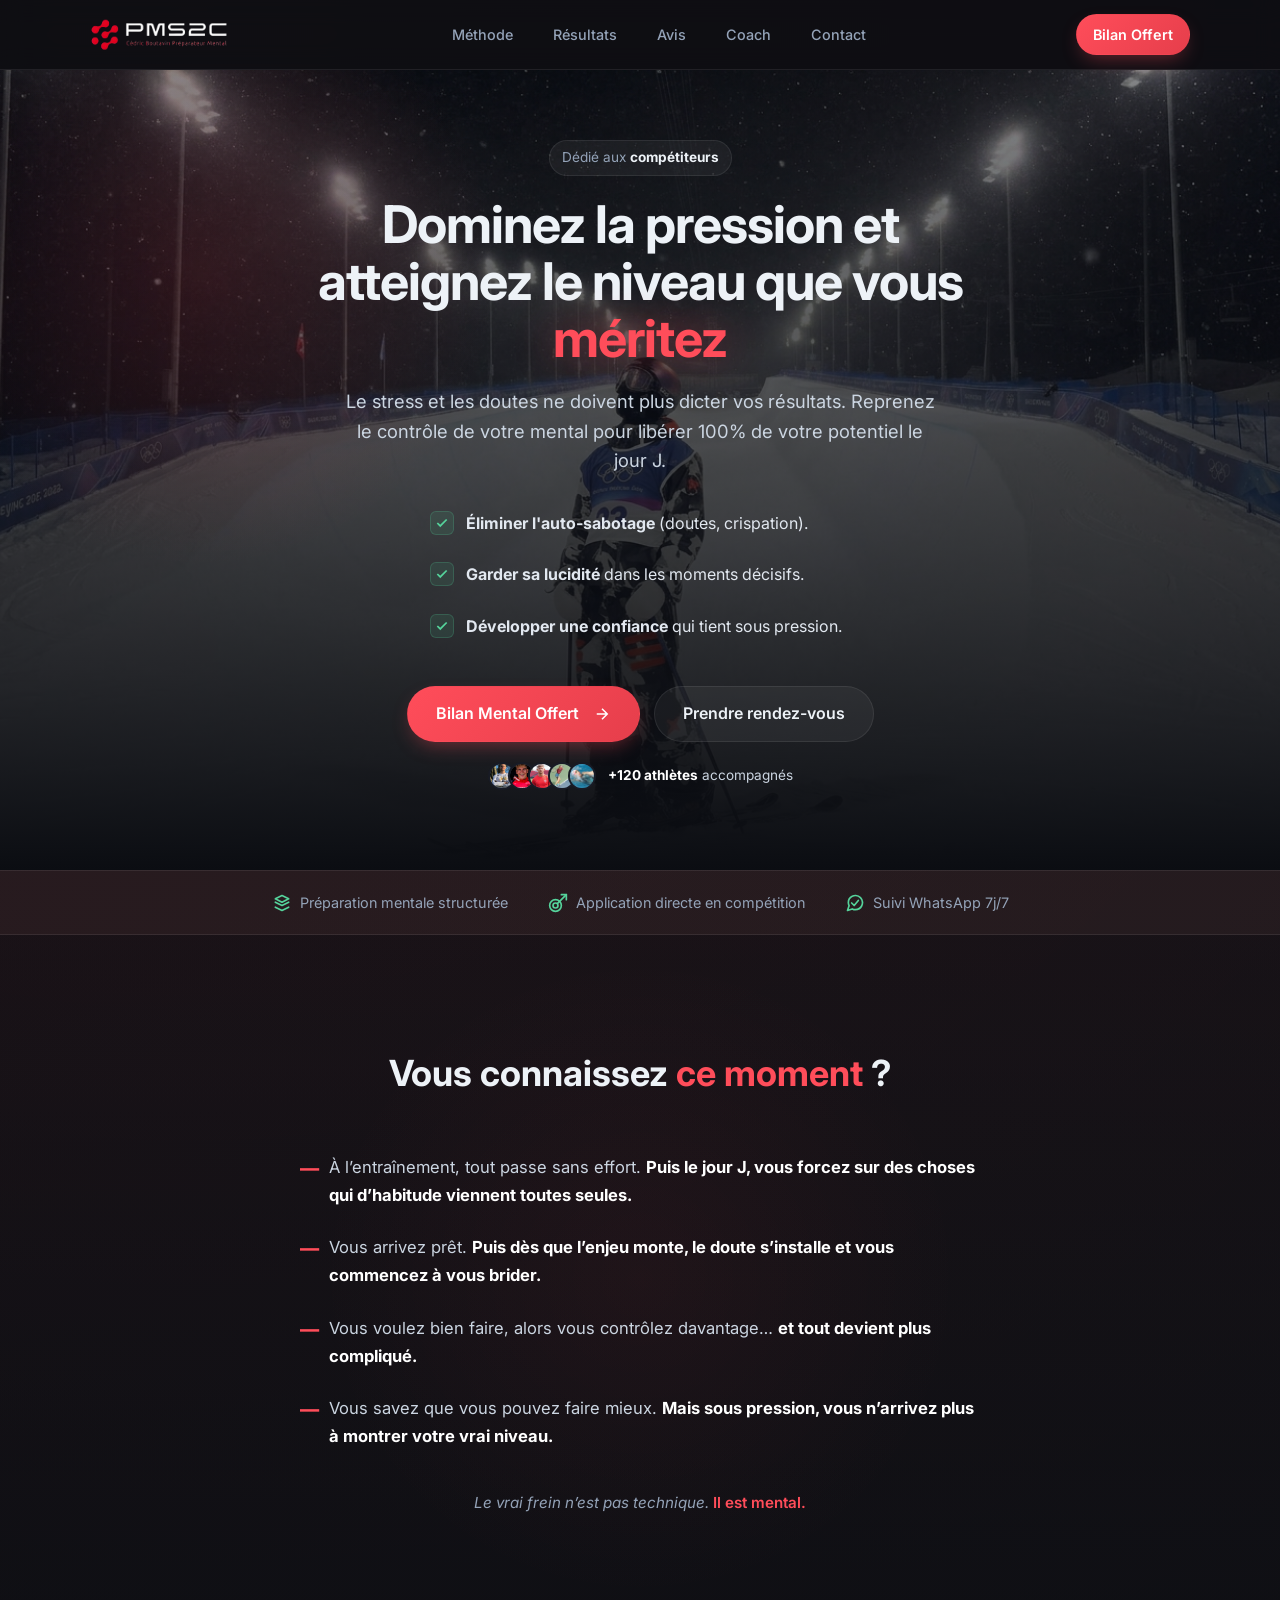
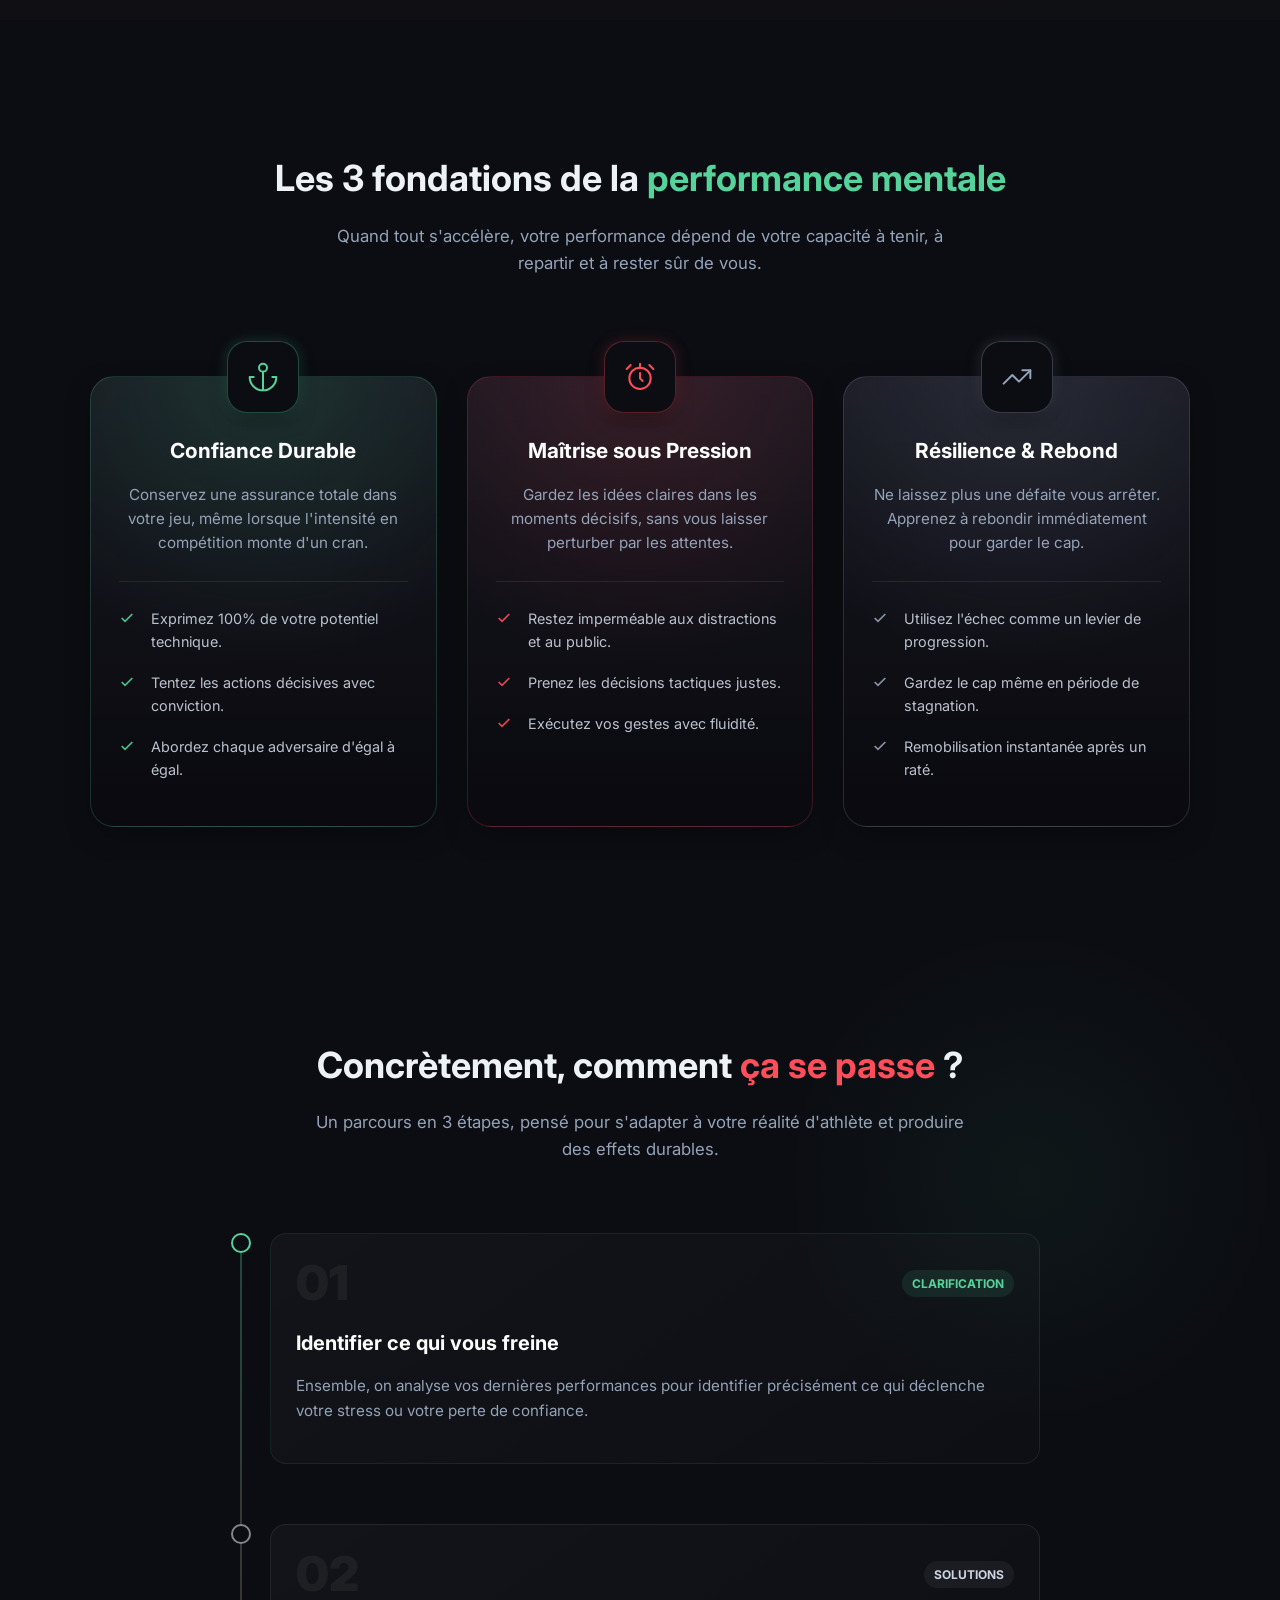
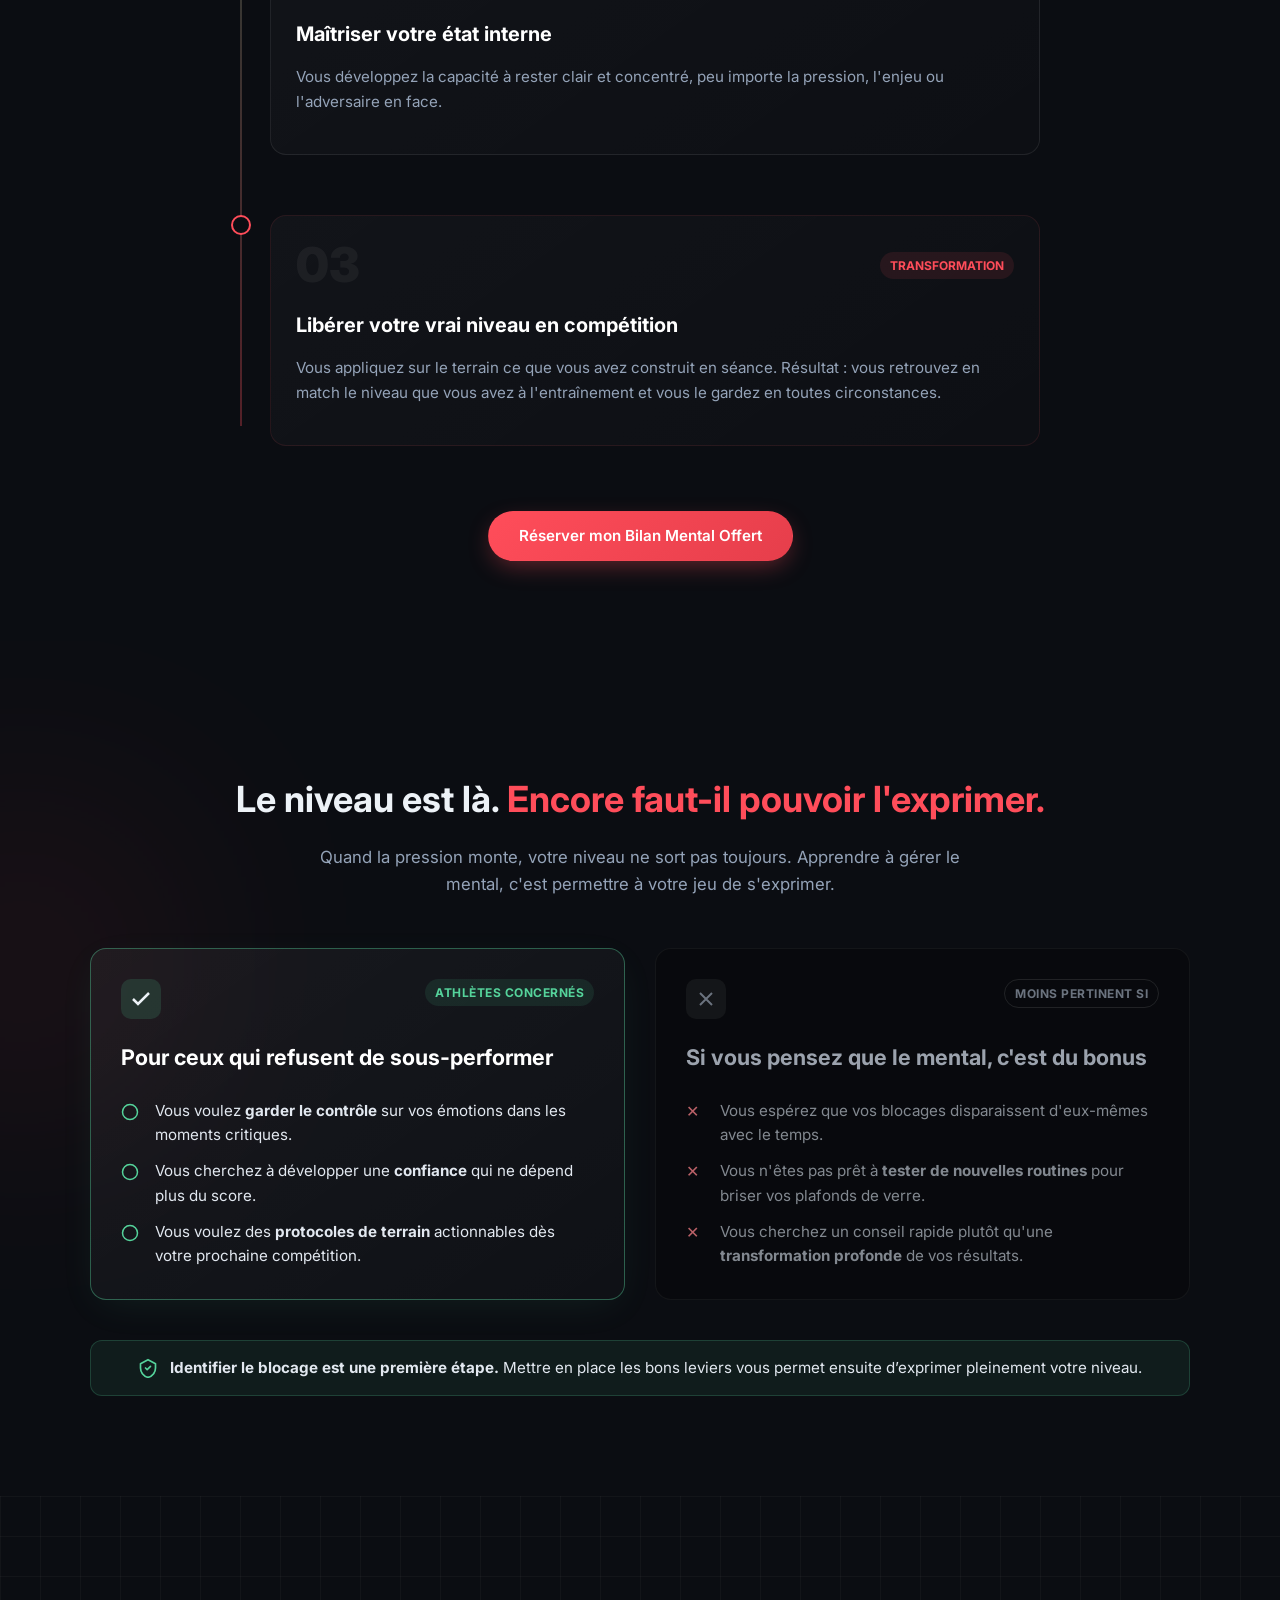
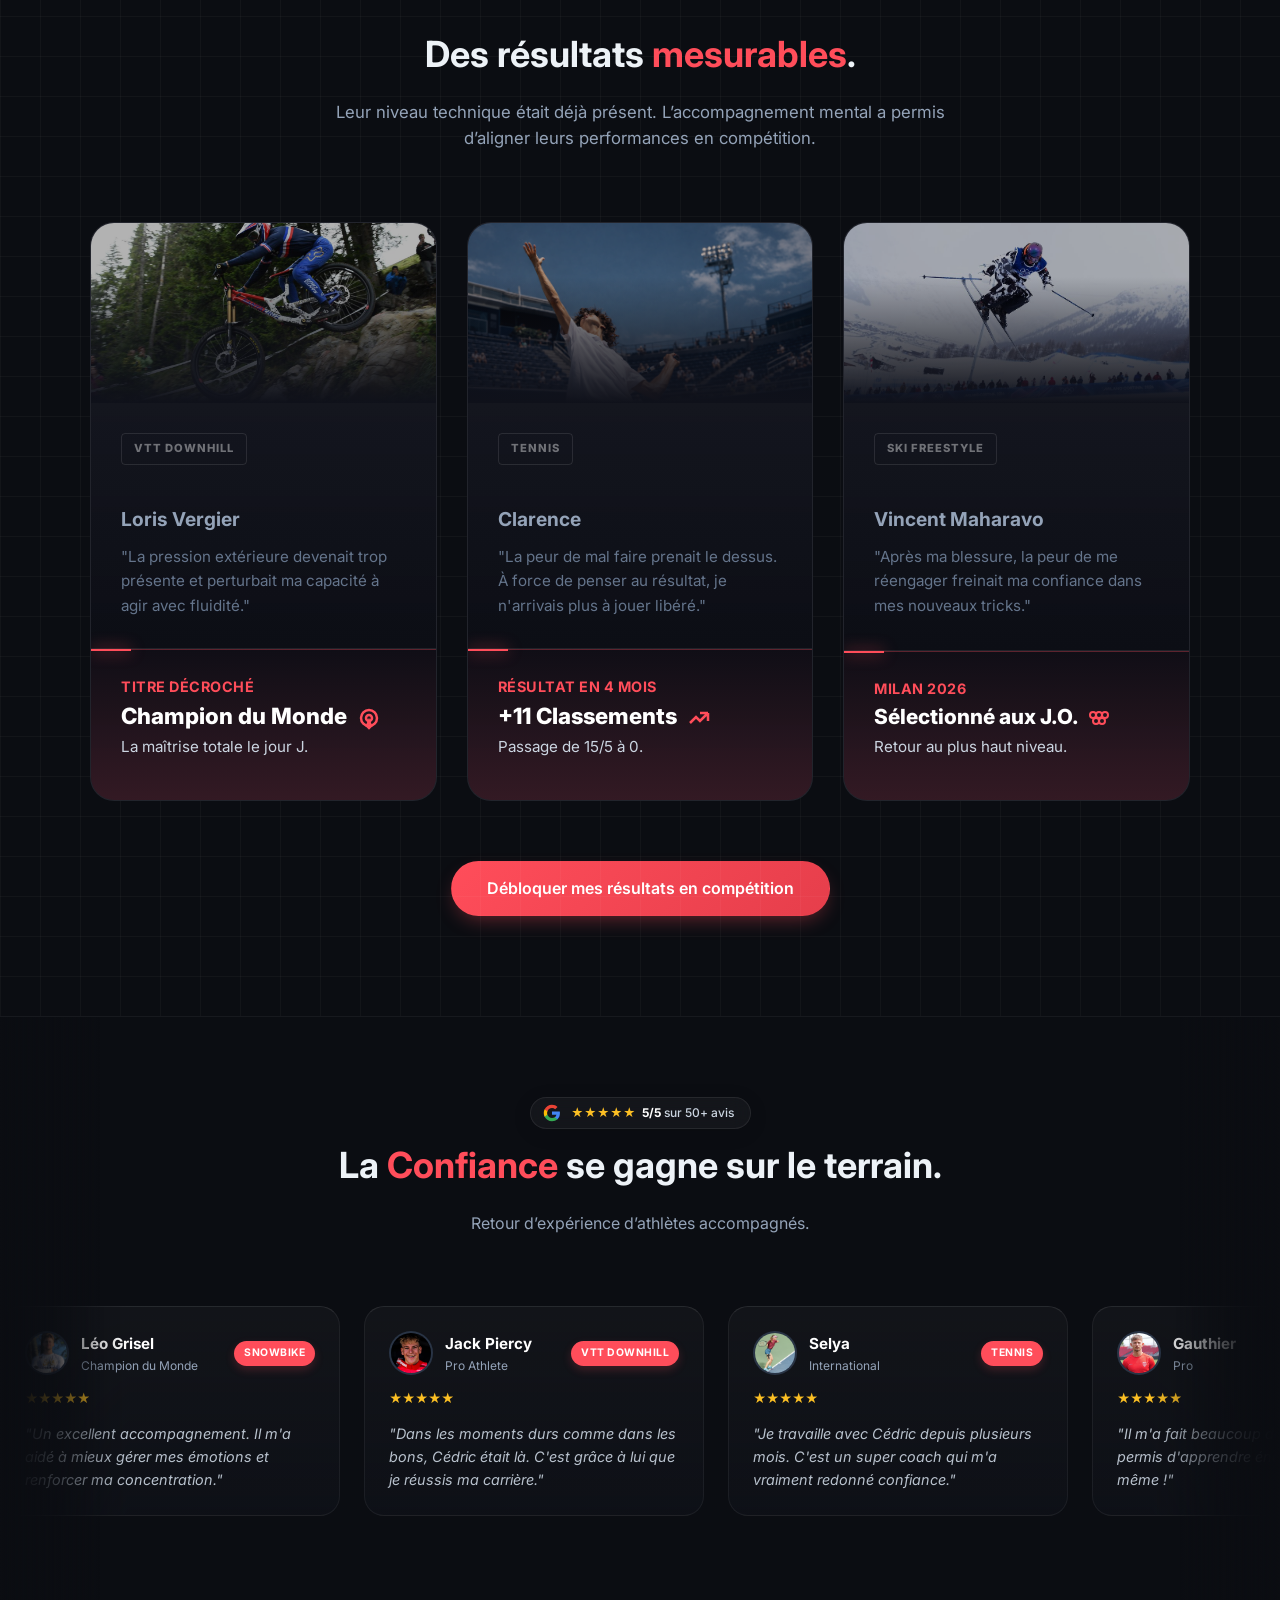
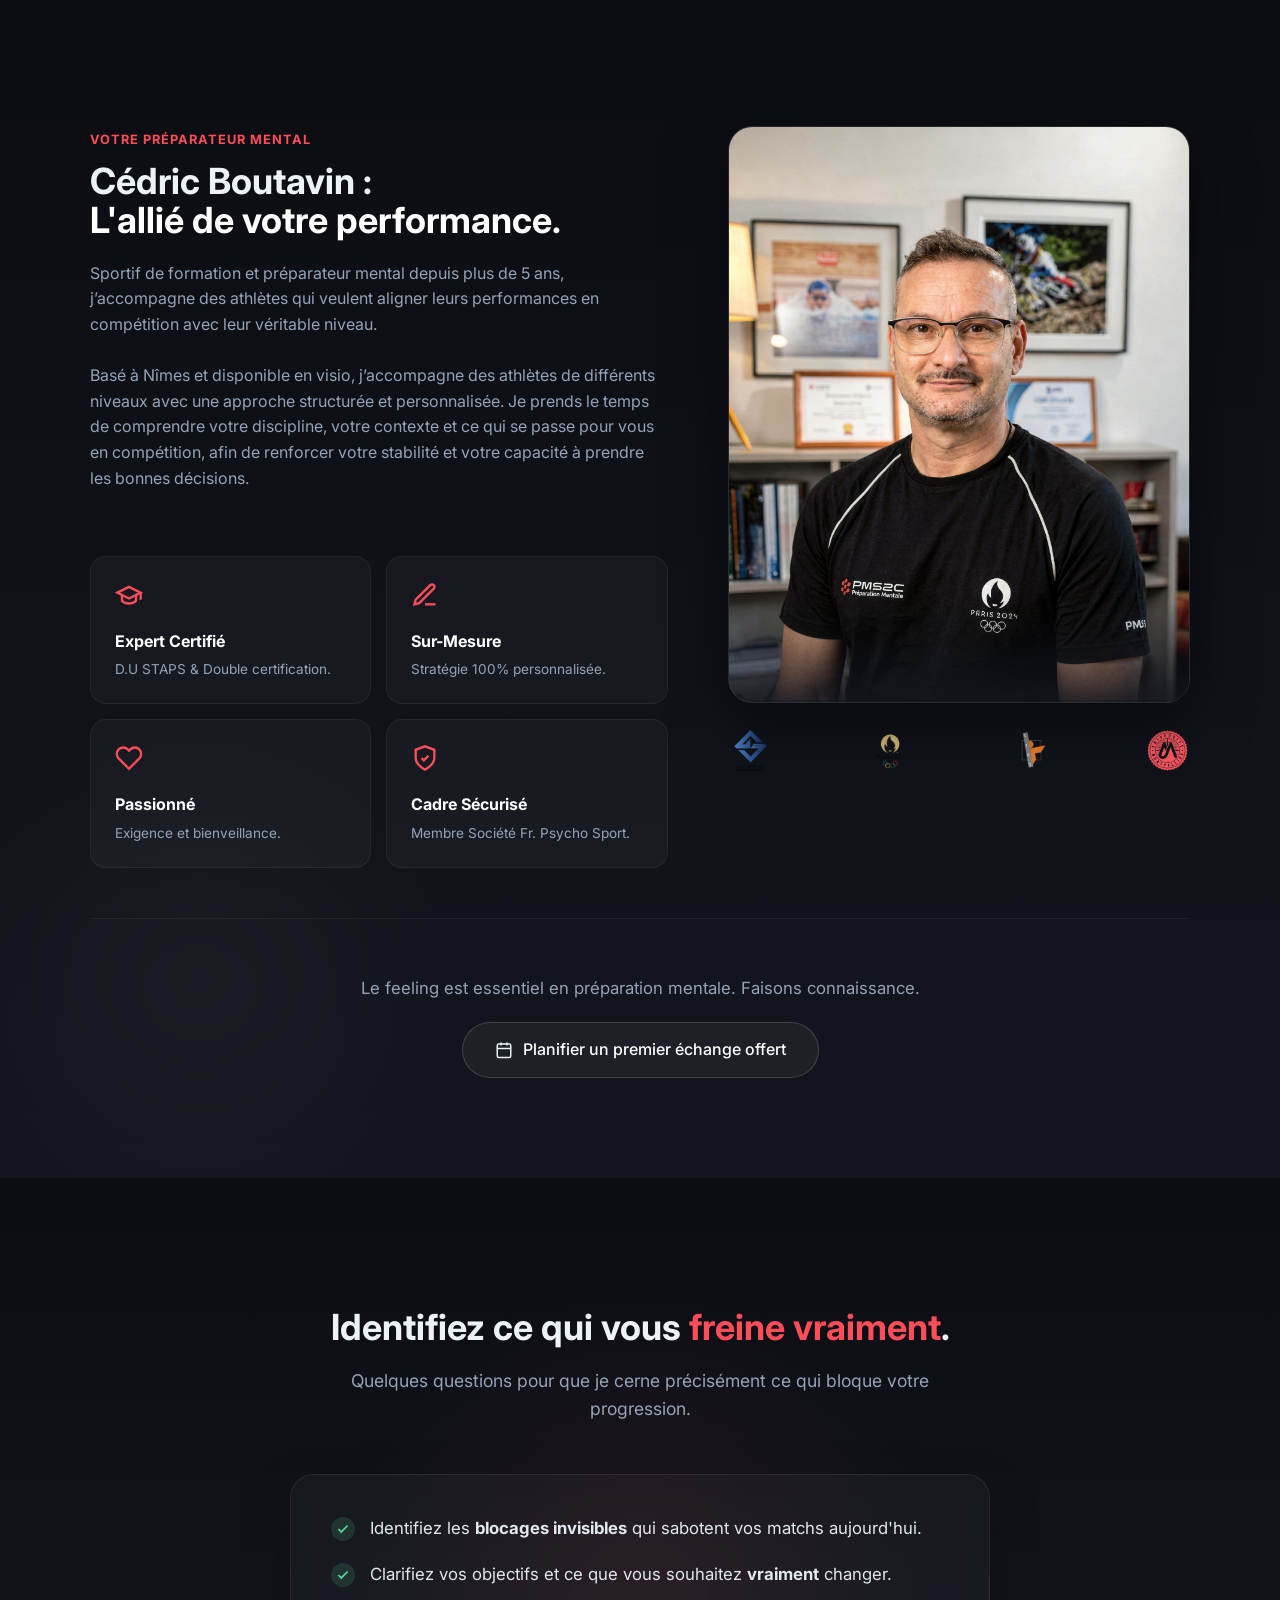
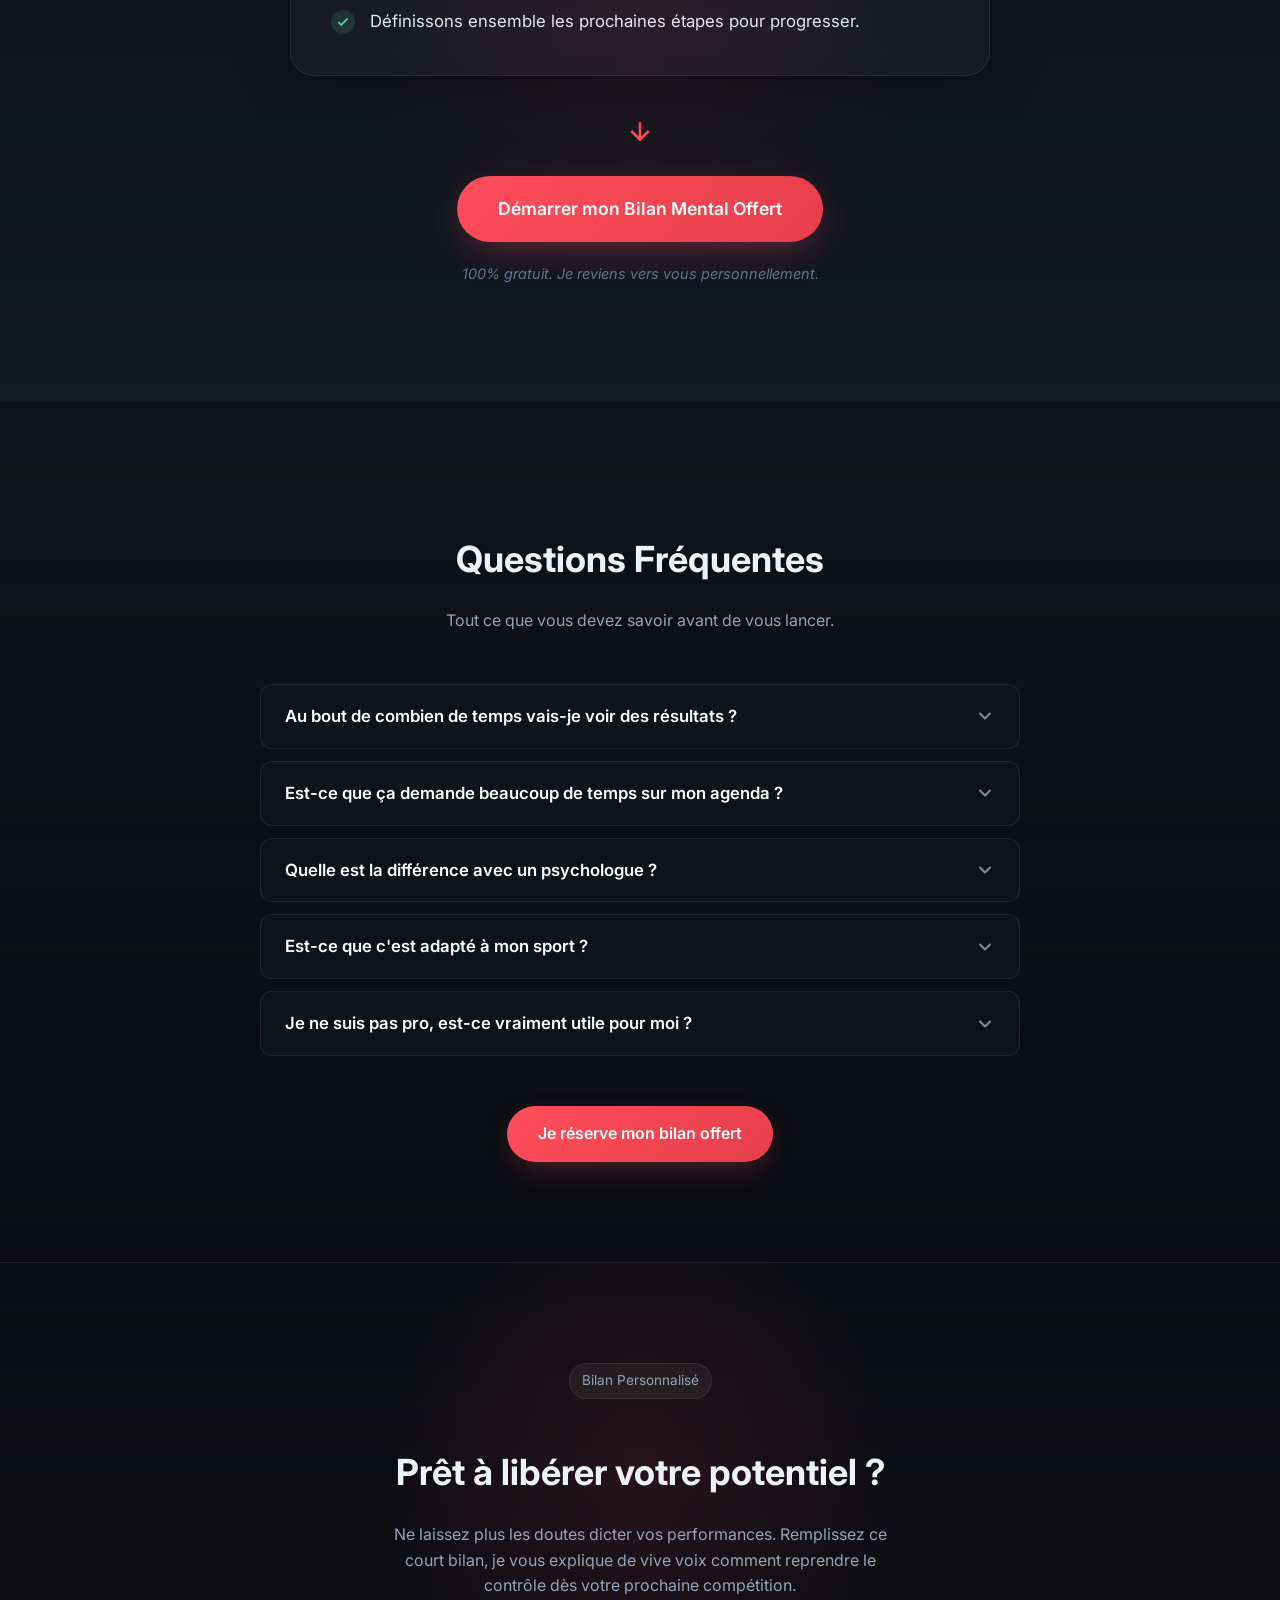
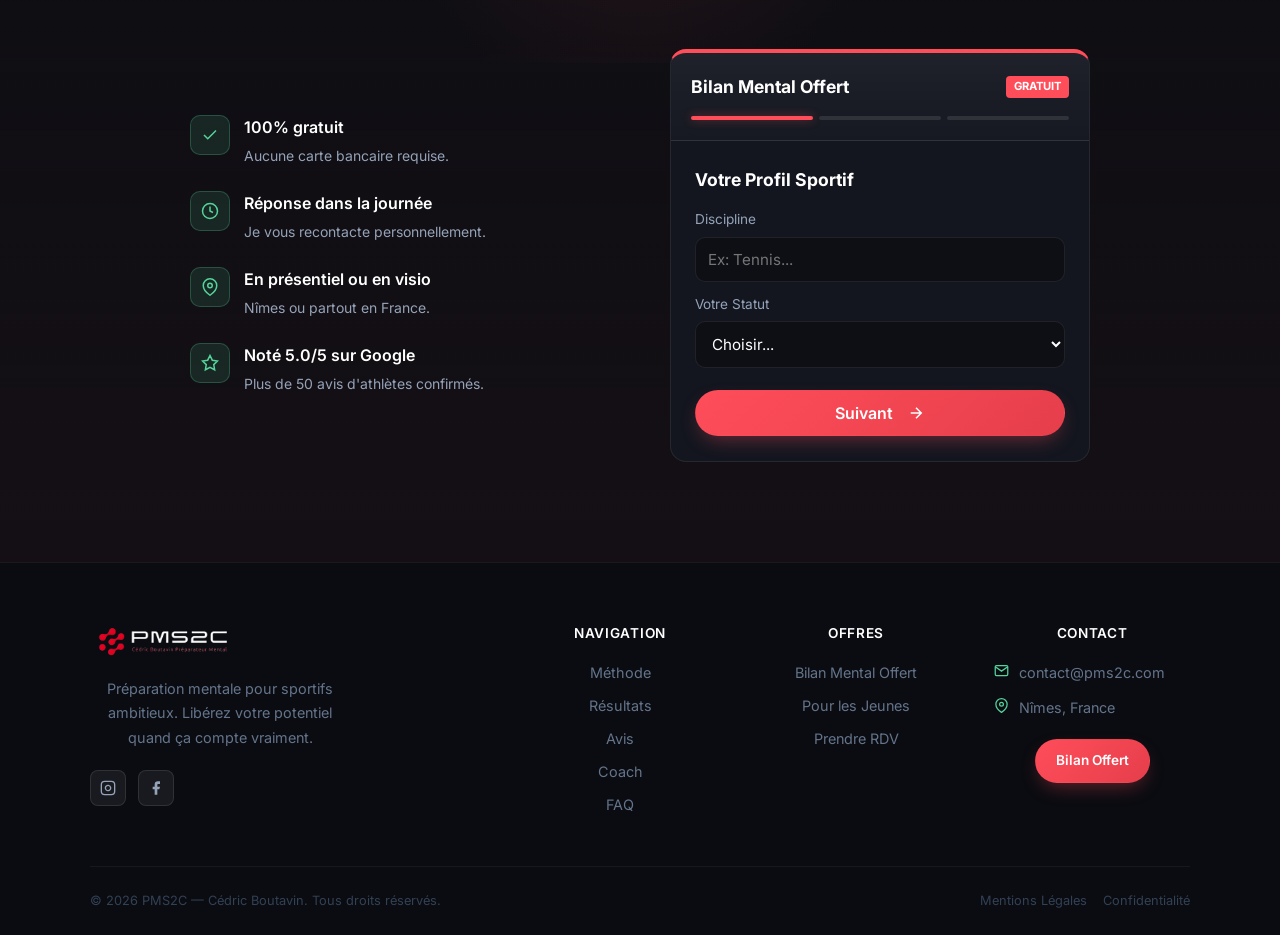
==== commit e8c408ce: "feat: add Olympic athlete hero background and update desktop copy" ====
--- a/index.html
+++ b/index.html
@@ -922,7 +922,35 @@
   </div>
 
   <!-- HERO SECTION (Multi-Step Form - 5 Avatars & Images Ready) -->
-  <section class="hero" style="padding: 60px 0 80px; position: relative; overflow: hidden">
+  <section class="hero hero-background-image" style="padding: 60px 0 80px; position: relative; overflow: hidden;">
+    
+    <!-- CSS spécifique pour intégrer l'image en fond (Mobile et Desktop) -->
+    <style>
+      .hero-background-image {
+        /* Mobile: L'image verticale s'ajuste bien */
+        background-image: 
+          /* 1. L'overlay sombre en fondu vers le bas */
+          linear-gradient(to bottom, rgba(11, 13, 18, 0.45) 0%, rgba(11, 13, 18, 0.85) 75%, rgba(11, 13, 18, 1) 100%),
+          /* 2. Ton image actuelle (nommée hero-athlete-mobile.jpeg) */
+          url('assets/images/hero-athlete-mobile.jpeg');
+        background-size: cover;
+        background-position: center top; /* On cale sur le haut pour la neige/ciel/lumières */
+        background-repeat: no-repeat;
+      }
+
+      /* Desktop: Avec la nouvelle image panoramique générée par IA ! */
+      @media (min-width: 960px) {
+        .hero-background-image {
+          background-image: 
+            /* Overlay identique */
+            linear-gradient(to bottom, rgba(11, 13, 18, 0.5) 0%, rgba(11, 13, 18, 0.9) 80%, rgba(11, 13, 18, 1) 100%),
+            /* Image Desktop élargie */
+            url('assets/images/hero-athlete-desktop.jpeg'); 
+          background-position: center top; /* On garde l'alignement en haut pour voir les lumières et le ciel */
+        }
+      }
+    </style>
+
     <!-- Background FX -->
     <div style="
           position: absolute;
@@ -1337,7 +1365,7 @@
               margin: 0 auto 35px;
               line-height: 1.6;
             ">
-          Le stress et les doutes ne doivent plus dicter vos résultats. Préparateur mental certifié, je vous aide à reprendre le contrôle pour performer à 100% le jour J.
+          Le stress et les doutes ne doivent plus dicter vos résultats. Reprenez le contrôle de votre mental pour libérer 100% de votre potentiel le jour J.
         </p>
         <p class="hero-p-mobile" style="
               font-size: 1.15rem;
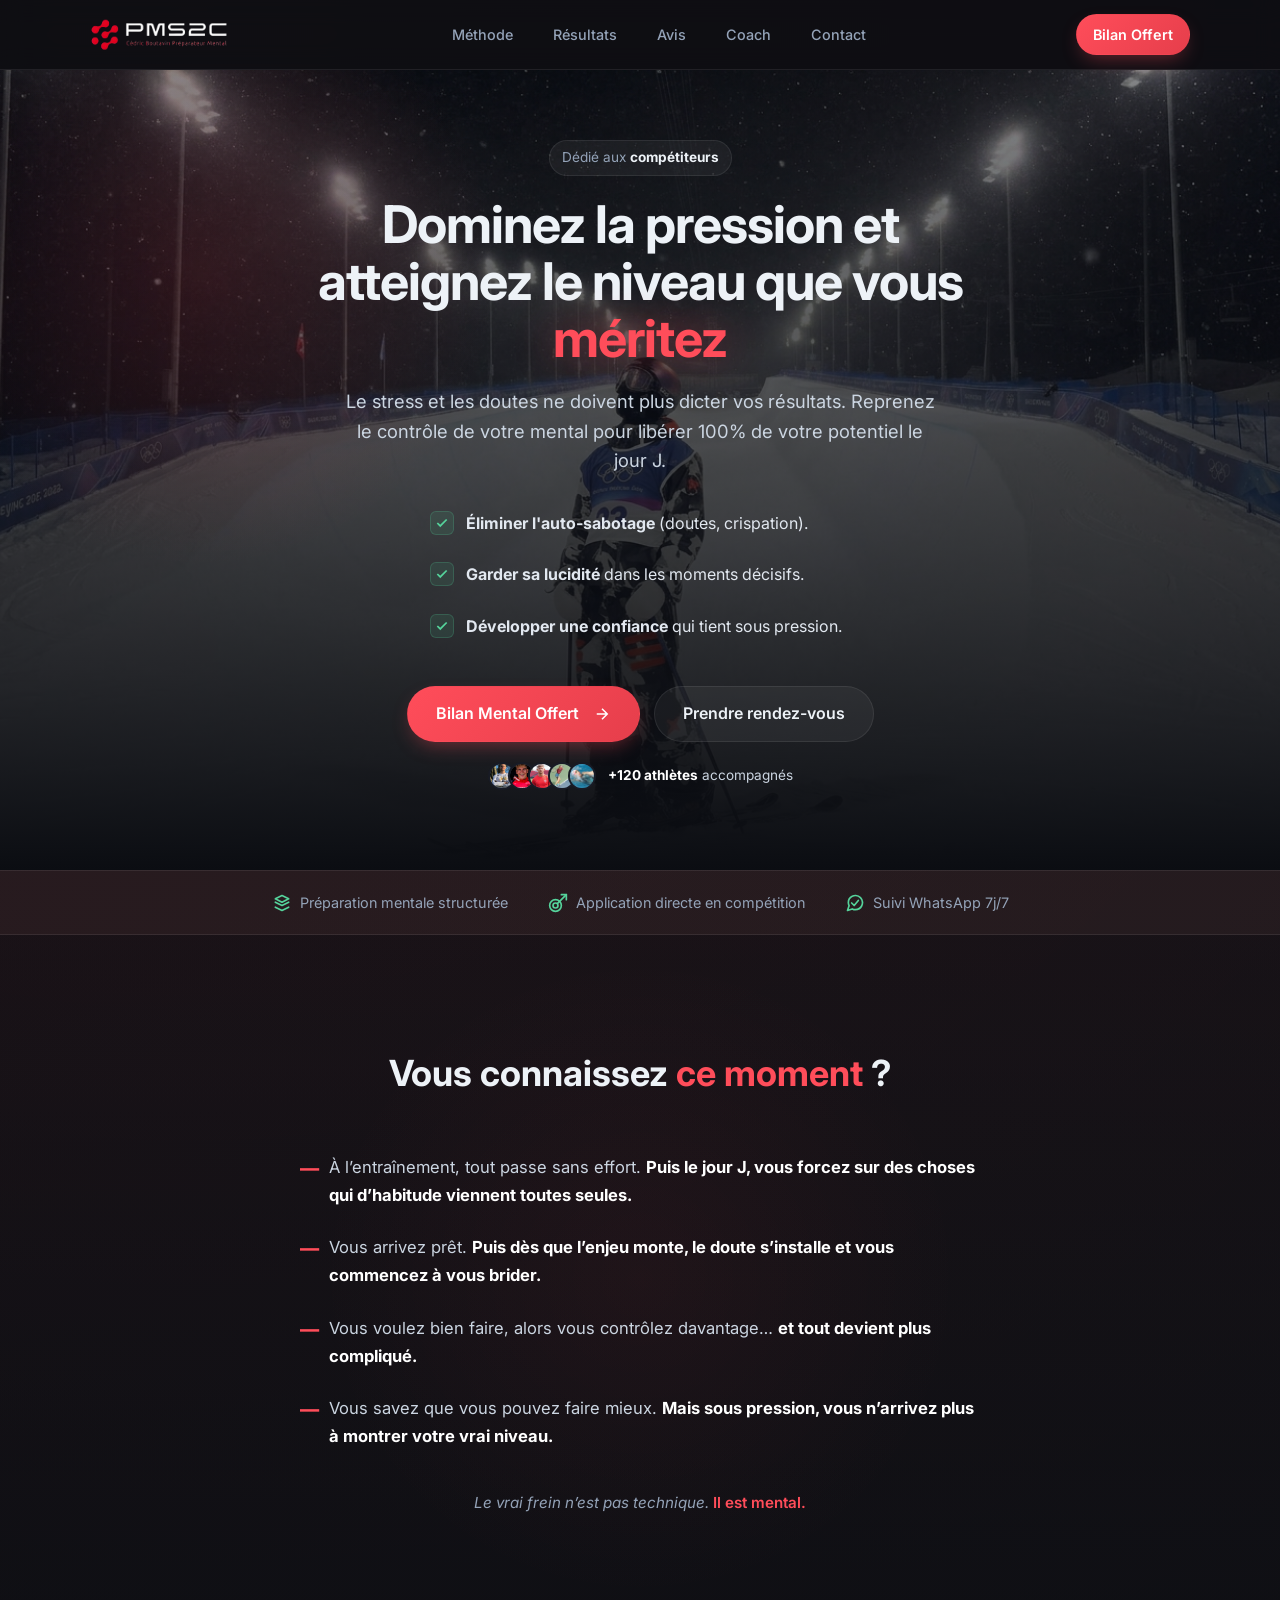
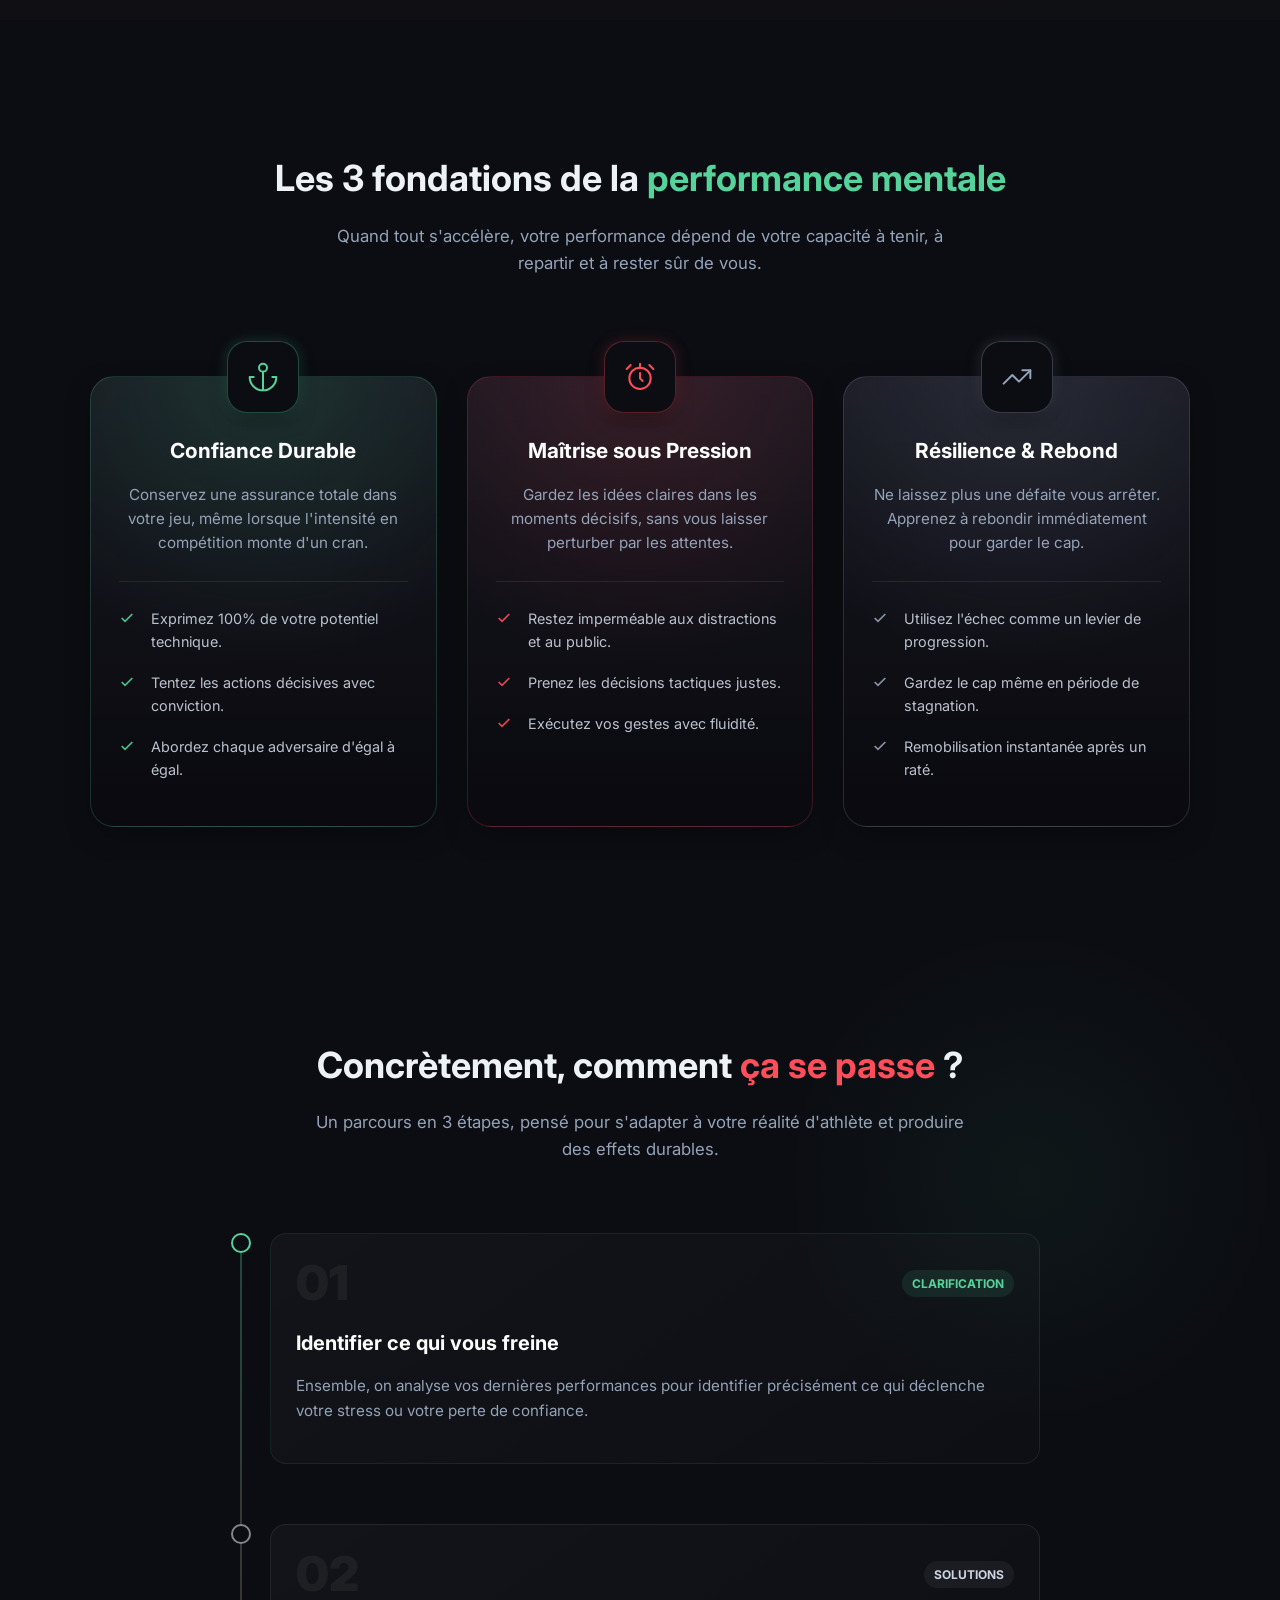
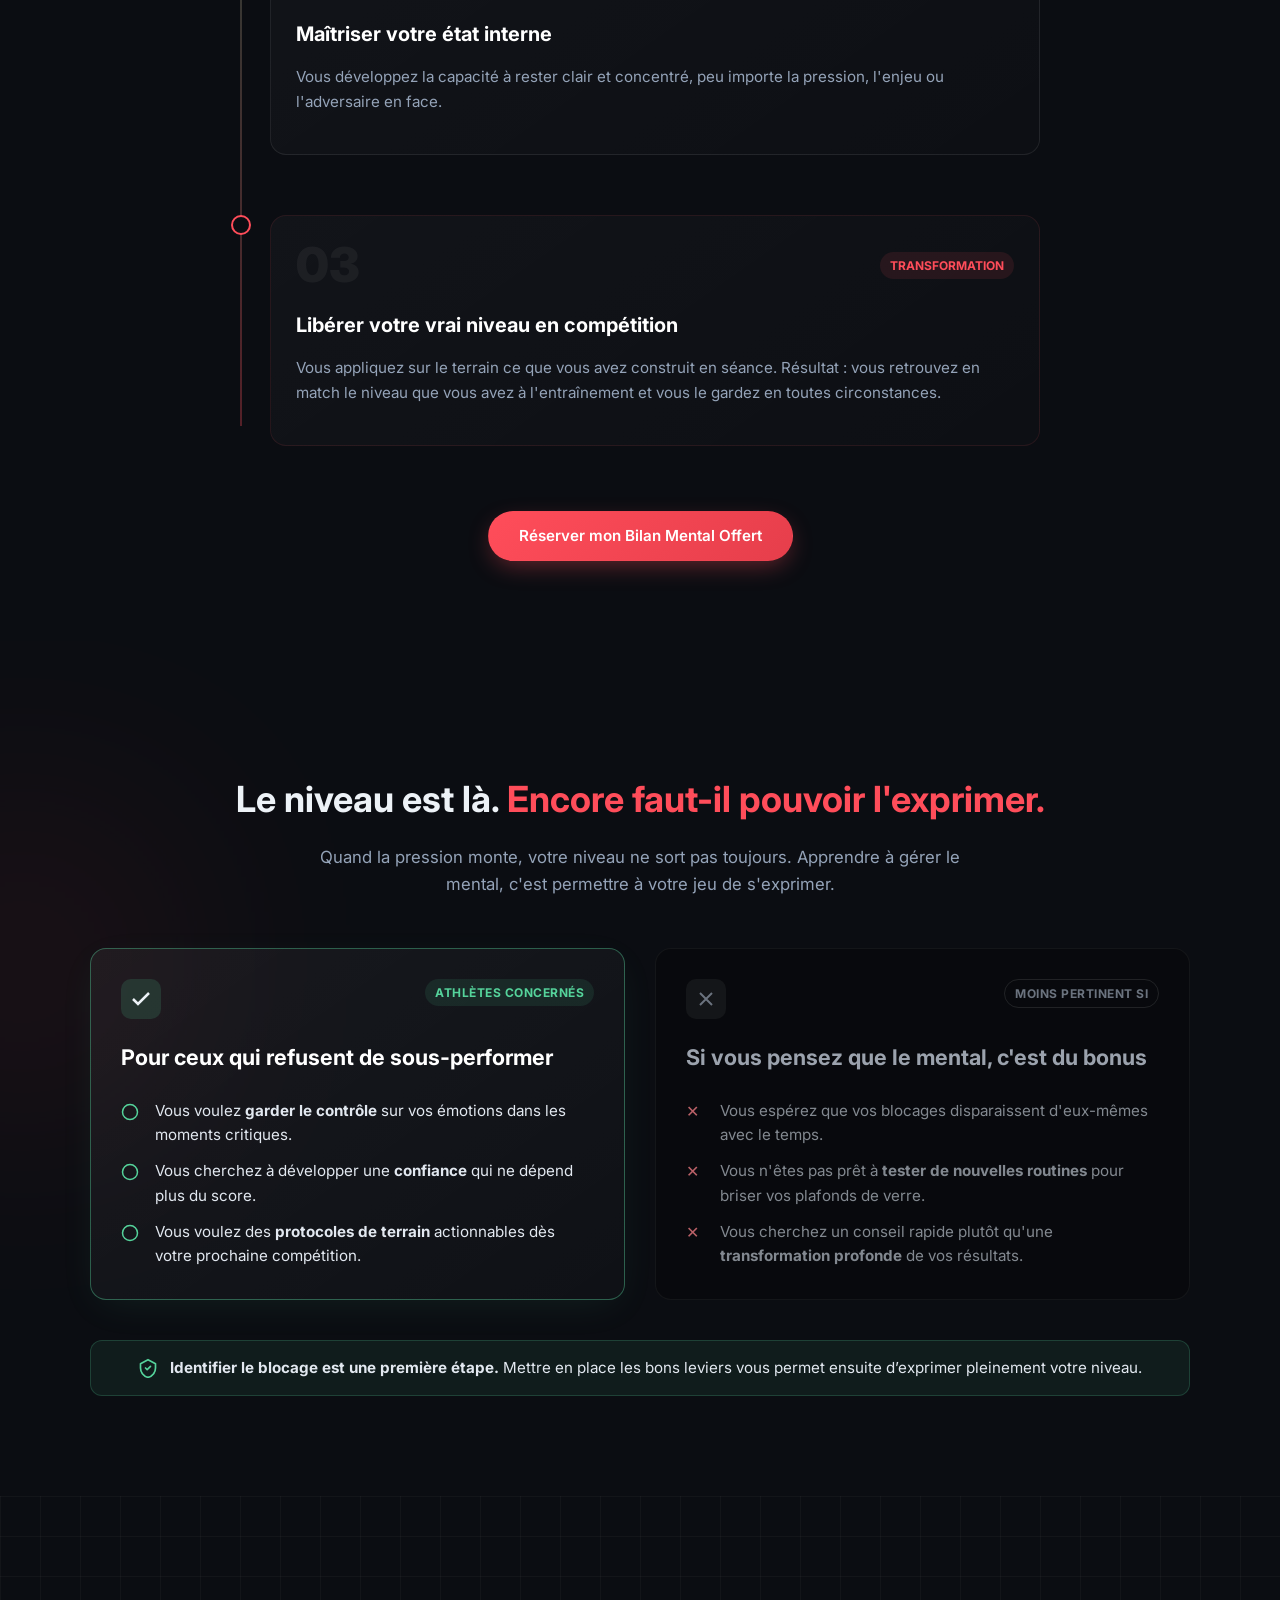
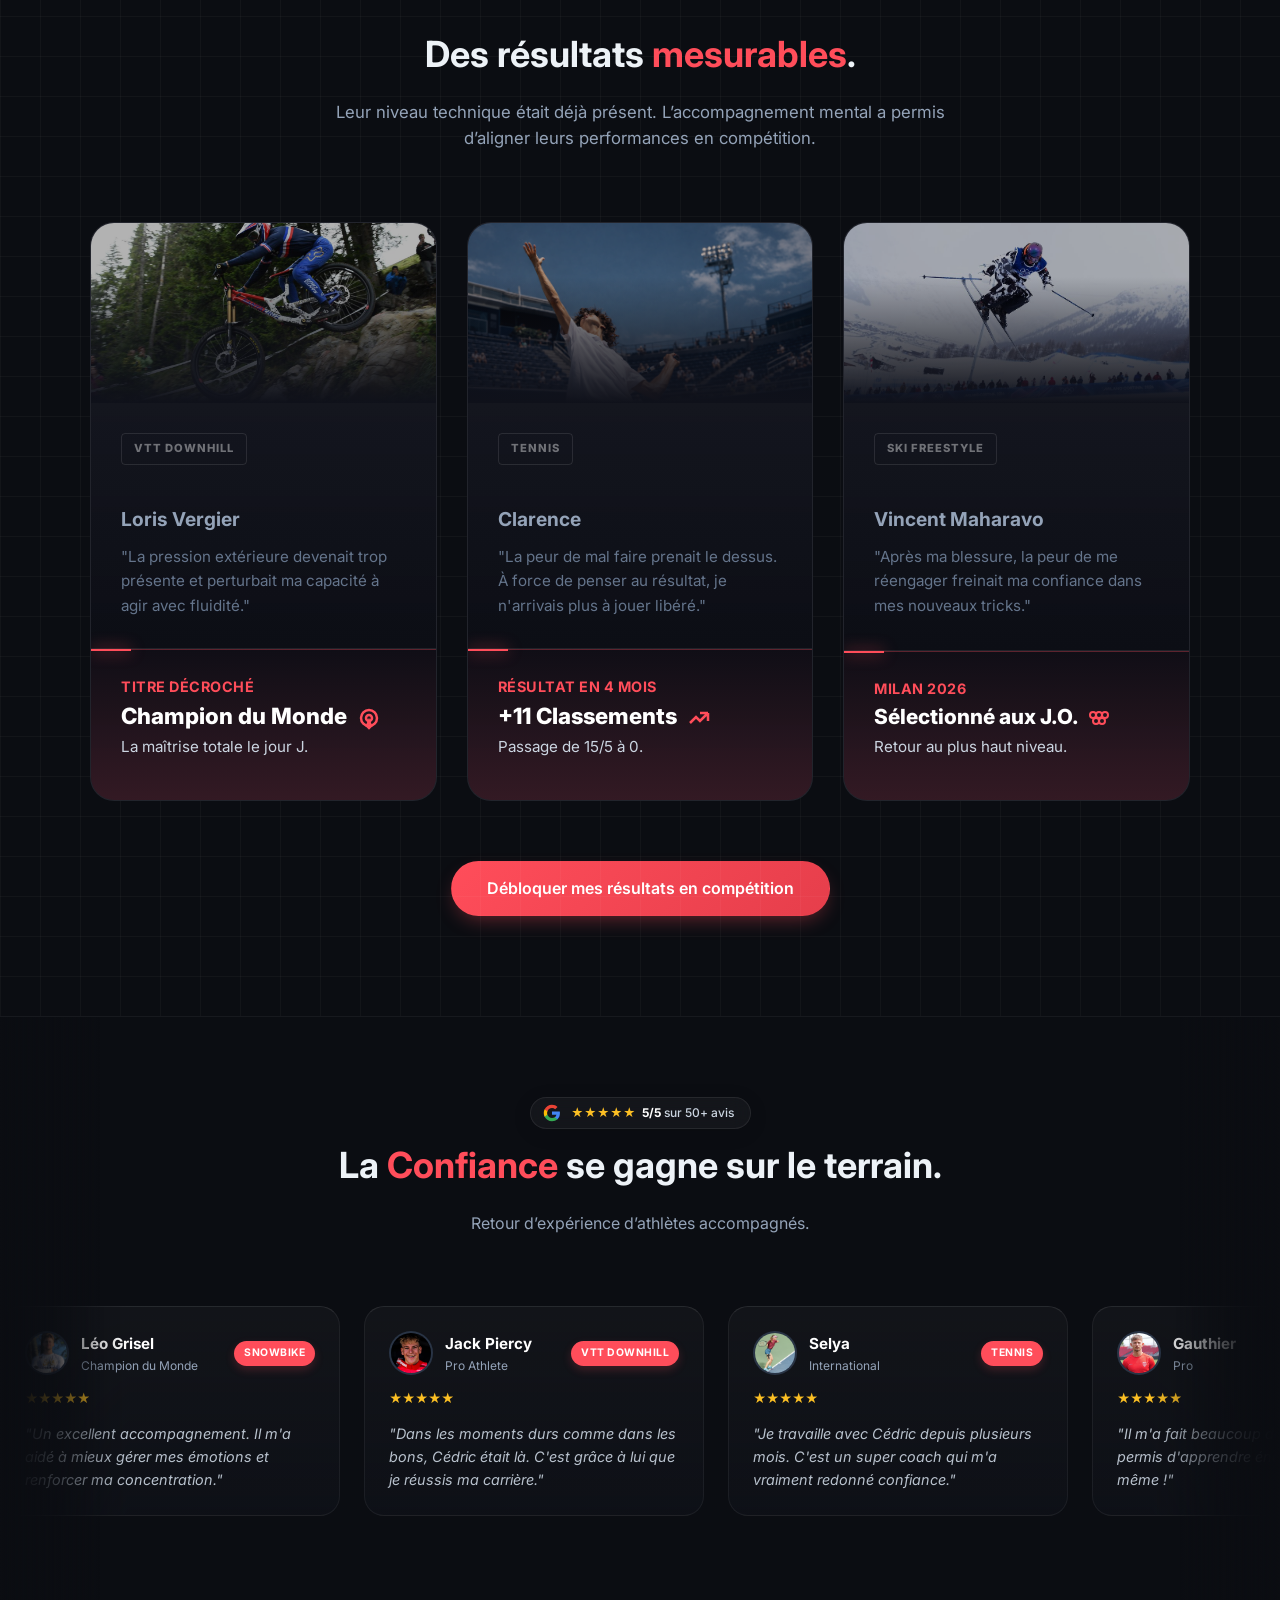
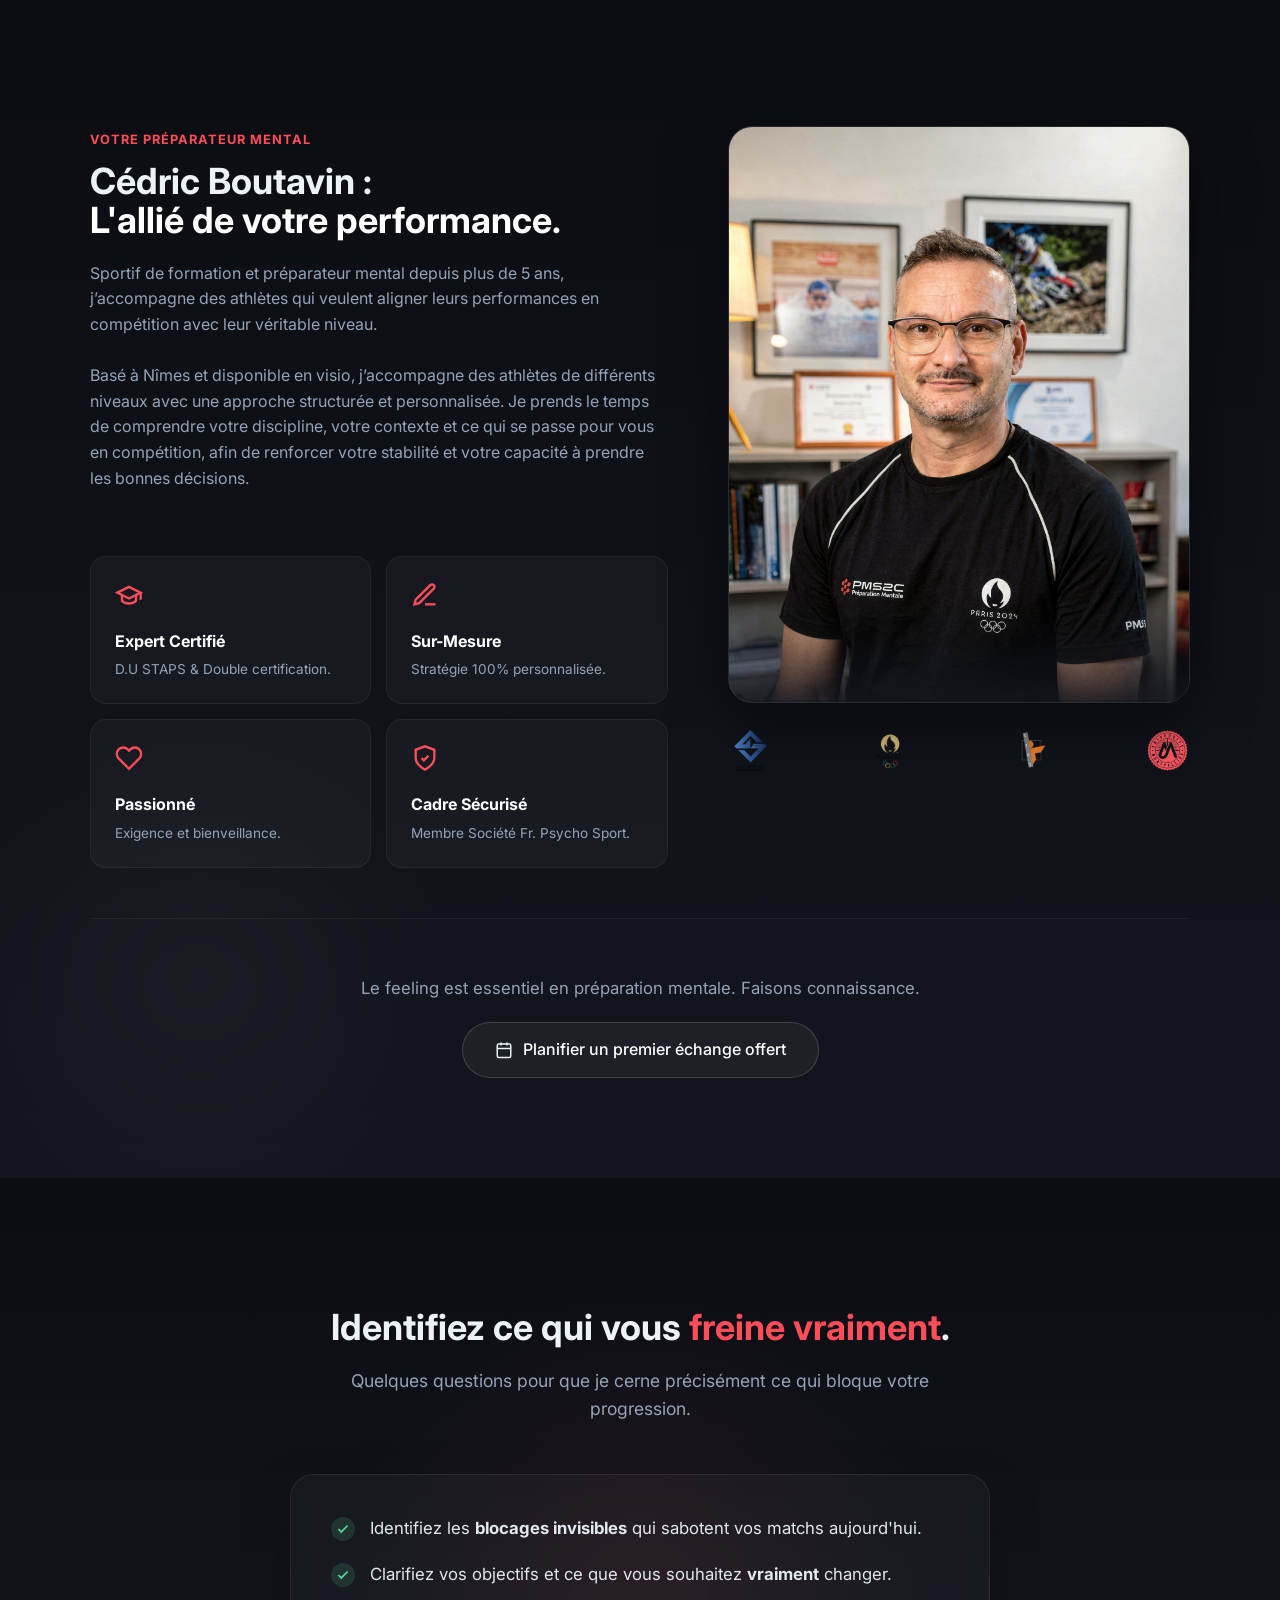
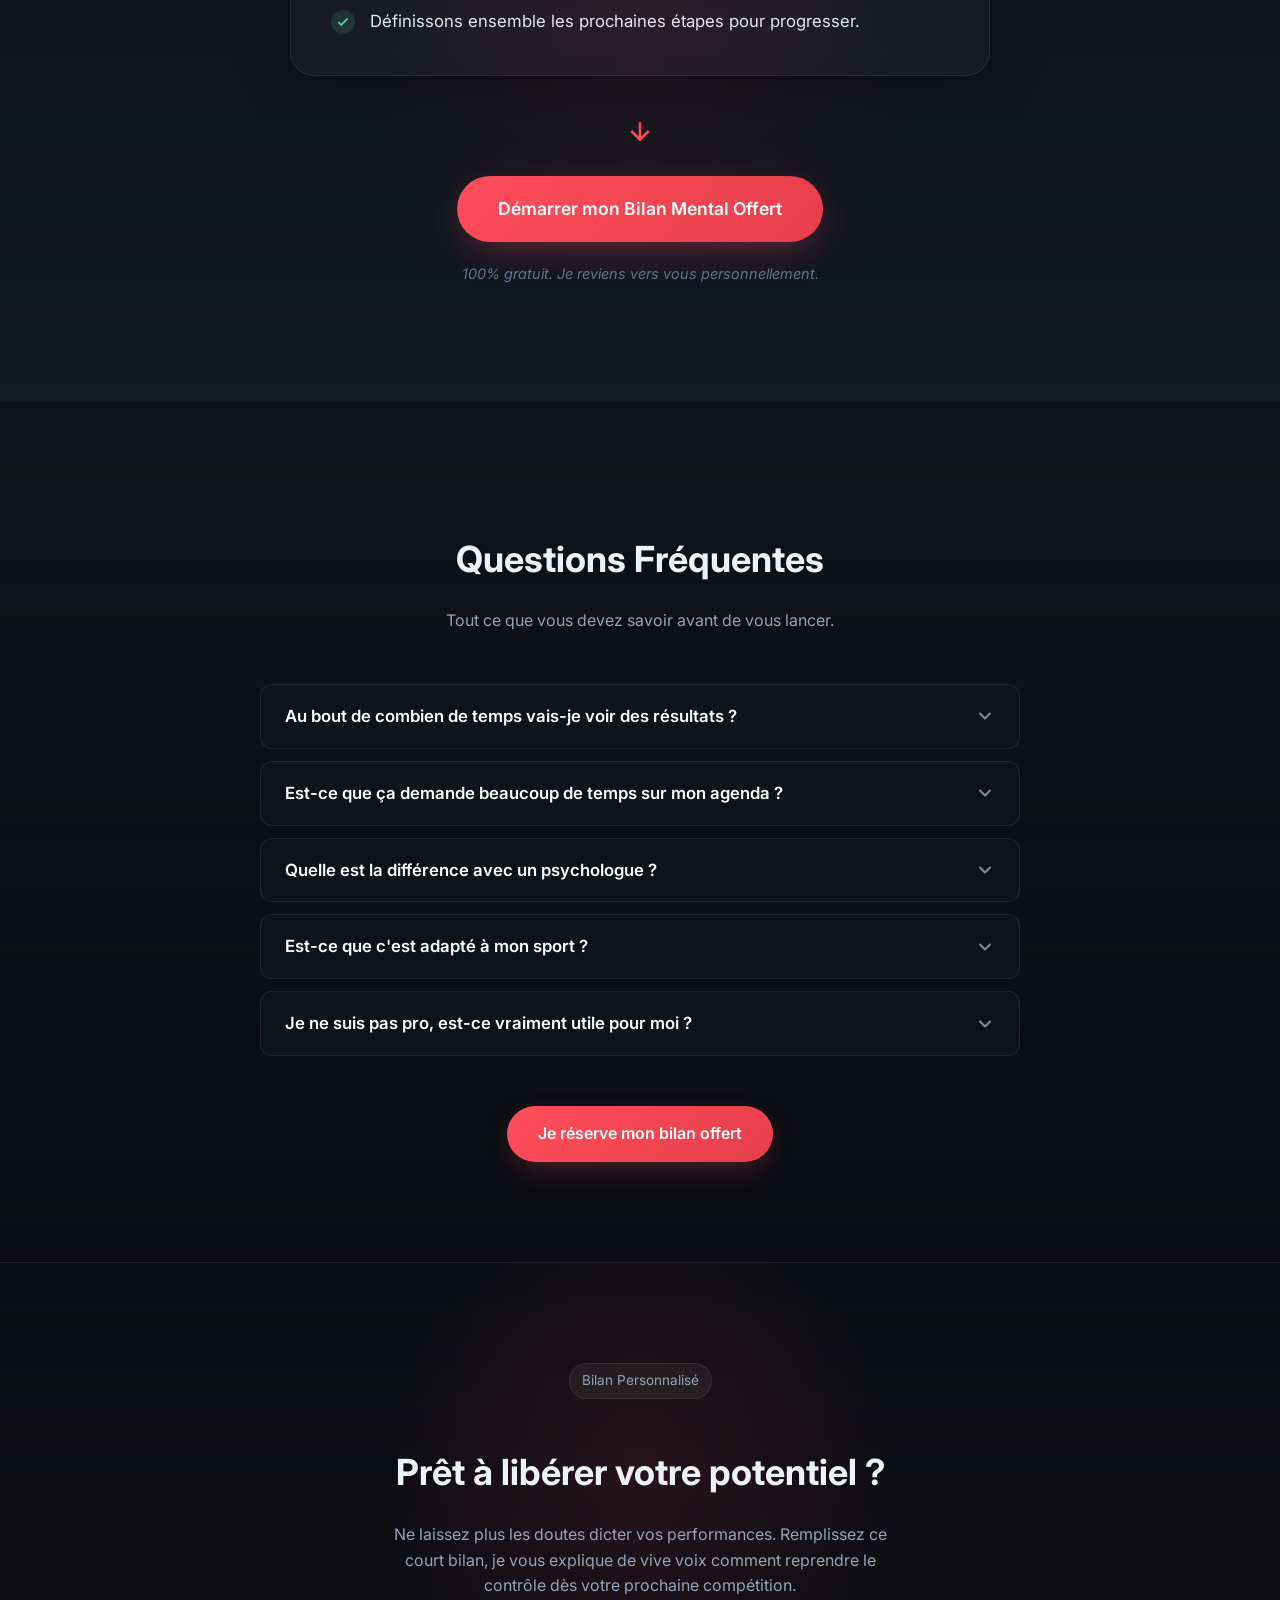
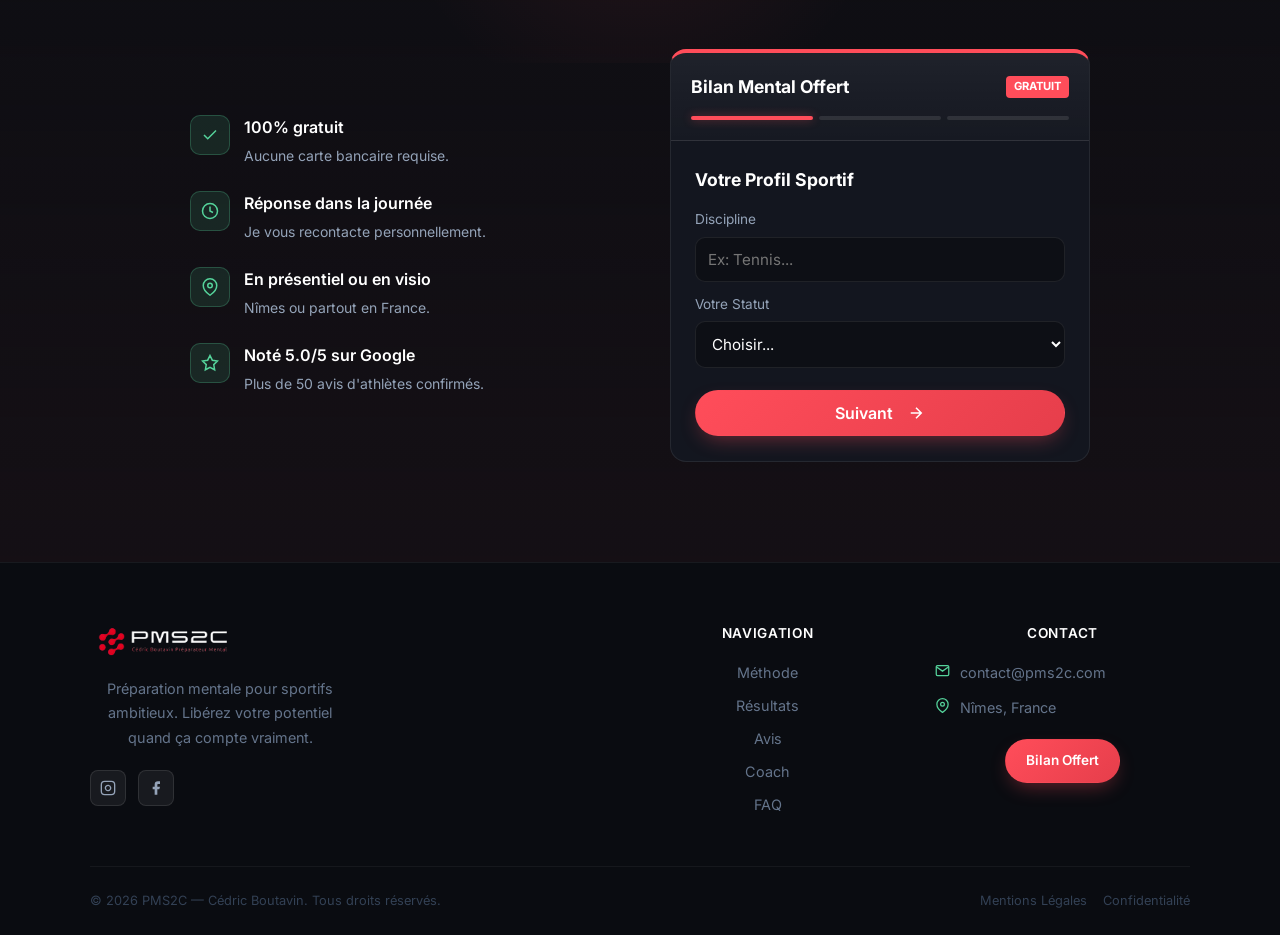
==== commit c584f9e5: "style(footer): remove Offres section and adjust grid layout" ====
--- a/index.html
+++ b/index.html
@@ -1690,7 +1690,7 @@
         console.log("Données envoyées au webhook:", formData);
 
         // Envoi au webhook Make.com
-        fetch("https://hook.eu1.make.com/owc5mpa415lrv6733rsr0ykqp2z9ha55", {
+        fetch("https://hook.eu1.make.com/yrpob3fg16buw8kmb4kc52xa4gjzl3ly", {
           method: "POST",
           headers: {
             "Content-Type": "application/json"
@@ -1700,7 +1700,7 @@
           .then(response => {
             if (response.ok) {
               // Redirection vers la Thank You Page
-              window.location.href = "/merci";
+              window.location.href = "/remerciement";
             } else {
               alert("❌ Une erreur est survenue. Veuillez réessayer.");
             }
@@ -4279,12 +4279,12 @@
         email: document.getElementById('s-email').value,
         telephone: document.getElementById('s-phone').value
       };
-      fetch('https://hook.eu1.make.com/owc5mpa415lrv6733rsr0ykqp2z9ha55', {
+      fetch('https://hook.eu1.make.com/yrpob3fg16buw8kmb4kc52xa4gjzl3ly', {
         method: 'POST',
         headers: { 'Content-Type': 'application/json' },
         body: JSON.stringify(formData)
       }).then(function(r) {
-        if (r.ok) { window.location.href = '/merci'; }
+        if (r.ok) { window.location.href = '/remerciement'; }
         else { alert('❌ Une erreur est survenue. Veuillez réessayer.'); }
       }).catch(function() { alert('❌ Une erreur est survenue. Veuillez réessayer.'); });
     });
@@ -4293,7 +4293,7 @@
   <!-- FOOTER MULTI-COLONNES -->
   <footer style="background: #0a0c11; border-top: 1px solid rgba(255,255,255,0.06); padding: 60px 0 0;">
     <div class="wrap">
-      <div style="display:grid; grid-template-columns: 2fr 1fr 1fr 1fr; gap:40px; margin-bottom:50px;">
+      <div style="display:grid; grid-template-columns: 2fr 1fr 1fr; gap:40px; margin-bottom:50px;">
 
         <!-- Col 1: Logo + description + réseaux -->
         <div>
@@ -4320,16 +4320,6 @@
             <li><a href="#temoignages" style="color:#64748b; font-size:0.9rem; transition:color 0.2s;" onmouseover="this.style.color='white'" onmouseout="this.style.color='#64748b'">Avis</a></li>
             <li><a href="#about" style="color:#64748b; font-size:0.9rem; transition:color 0.2s;" onmouseover="this.style.color='white'" onmouseout="this.style.color='#64748b'">Coach</a></li>
             <li><a href="#faq" style="color:#64748b; font-size:0.9rem; transition:color 0.2s;" onmouseover="this.style.color='white'" onmouseout="this.style.color='#64748b'">FAQ</a></li>
-          </ul>
-        </div>
-
-        <!-- Col 3: Offres -->
-        <div>
-          <p style="font-weight:600; color:white; font-size:0.85rem; text-transform:uppercase; letter-spacing:0.05em; margin:0 0 16px;">Offres</p>
-          <ul style="display:flex; flex-direction:column; gap:10px;">
-            <li><a href="#contact" style="color:#64748b; font-size:0.9rem; transition:color 0.2s;" onmouseover="this.style.color='white'" onmouseout="this.style.color='#64748b'">Bilan Mental Offert</a></li>
-            <li><a href="/Jeunes/" style="color:#64748b; font-size:0.9rem; transition:color 0.2s;" onmouseover="this.style.color='white'" onmouseout="this.style.color='#64748b'">Pour les Jeunes</a></li>
-            <li><a href="https://calendly.com/contact-pms2c-zmbl/30min" target="_blank" rel="noopener" style="color:#64748b; font-size:0.9rem; transition:color 0.2s;" onmouseover="this.style.color='white'" onmouseout="this.style.color='#64748b'">Prendre RDV</a></li>
           </ul>
         </div>
 
@@ -4653,14 +4643,14 @@
           email: document.getElementById("m-email").value,
           telephone: document.getElementById("m-phone").value
         };
-        fetch("https://hook.eu1.make.com/owc5mpa415lrv6733rsr0ykqp2z9ha55", {
+        fetch("https://hook.eu1.make.com/yrpob3fg16buw8kmb4kc52xa4gjzl3ly", {
           method: "POST",
           headers: { "Content-Type": "application/json" },
           body: JSON.stringify(formData)
         })
           .then(function (response) {
             if (response.ok) {
-              window.location.href = "/merci";
+              window.location.href = "/remerciement";
             } else {
               alert("❌ Une erreur est survenue. Veuillez réessayer.");
             }
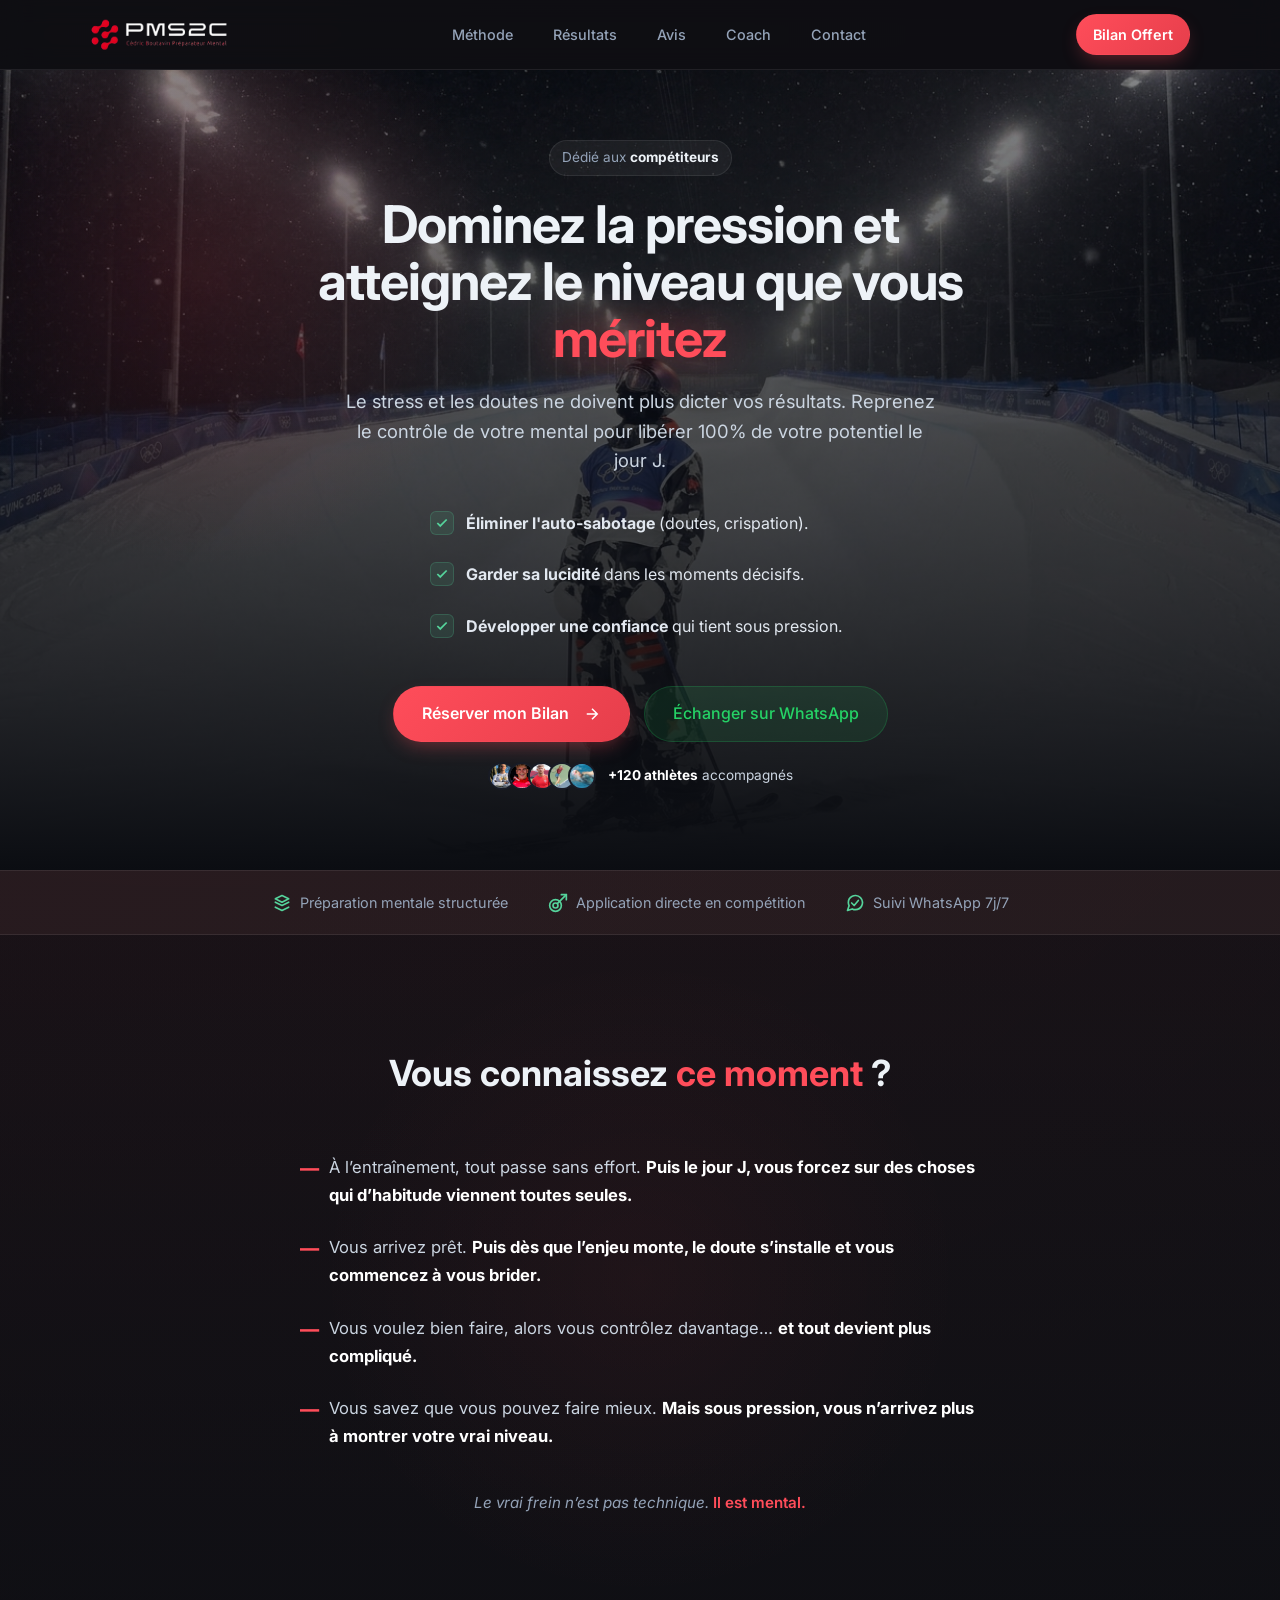
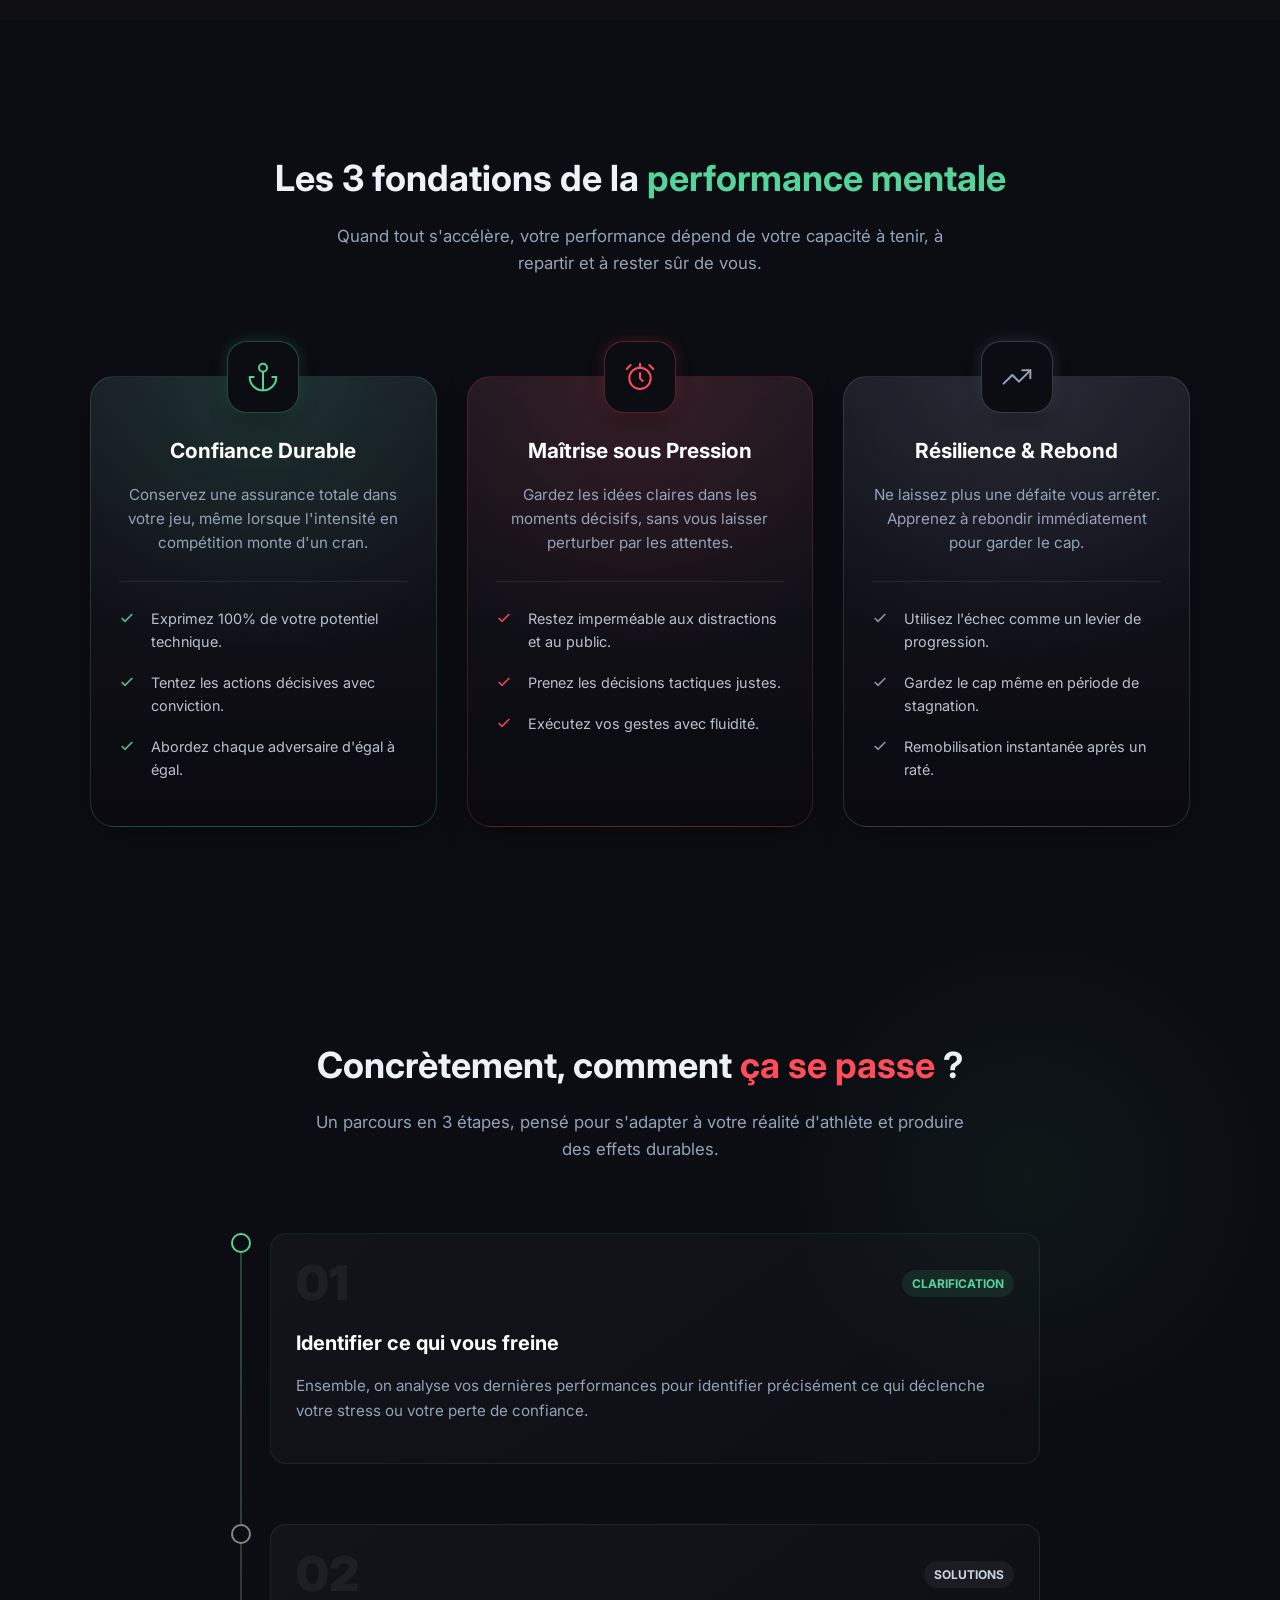
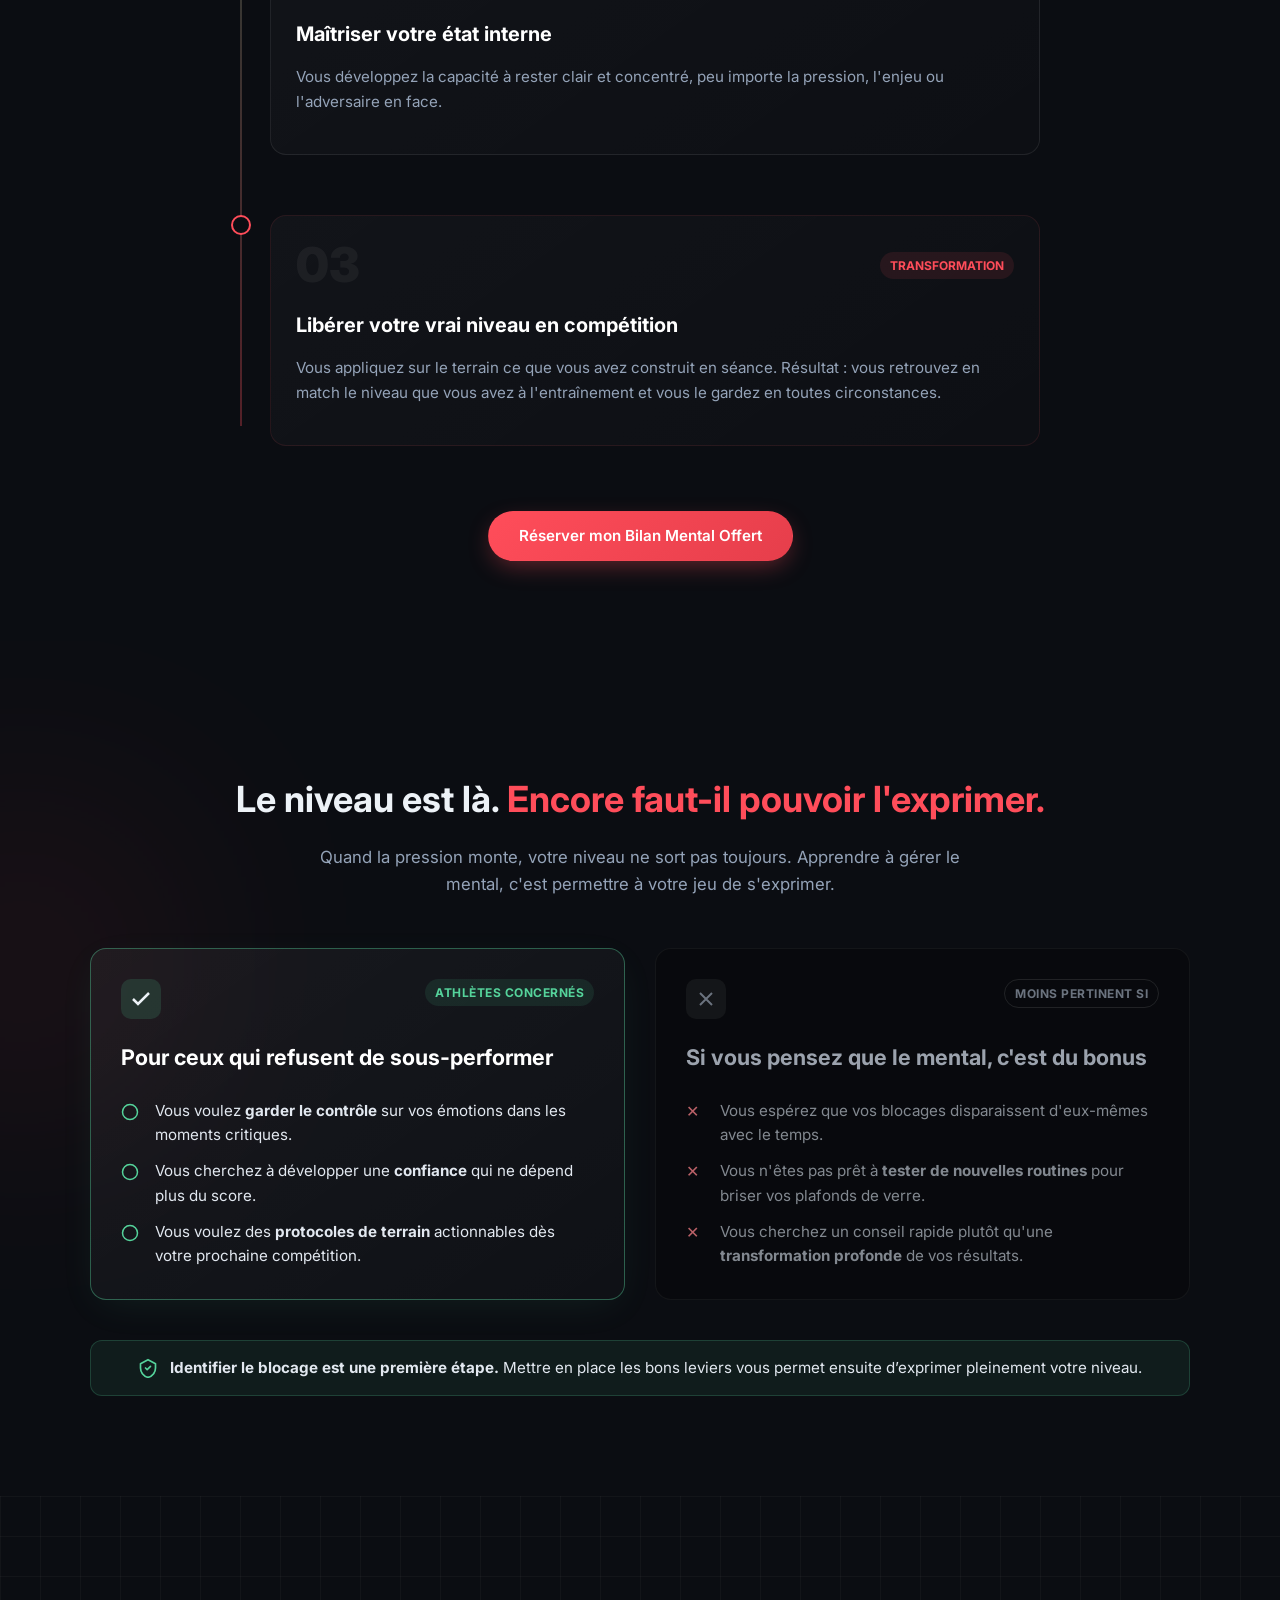
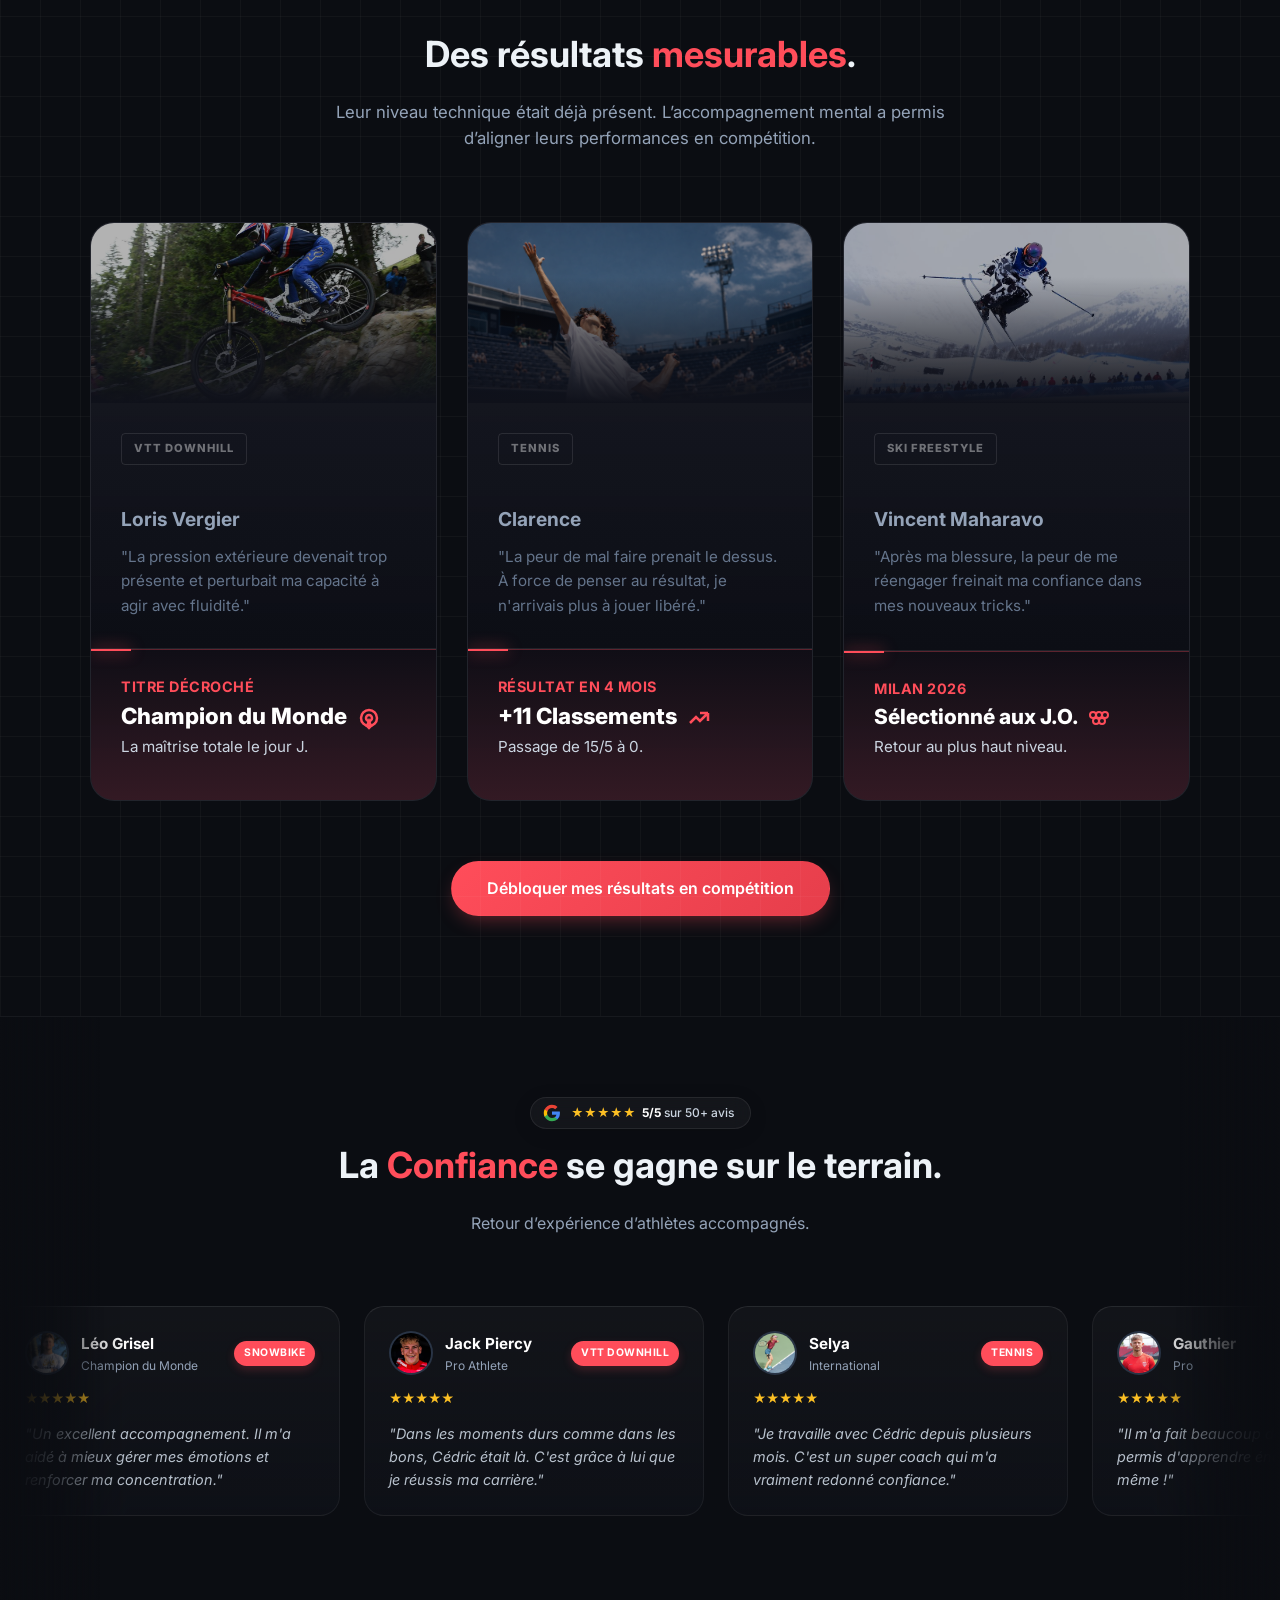
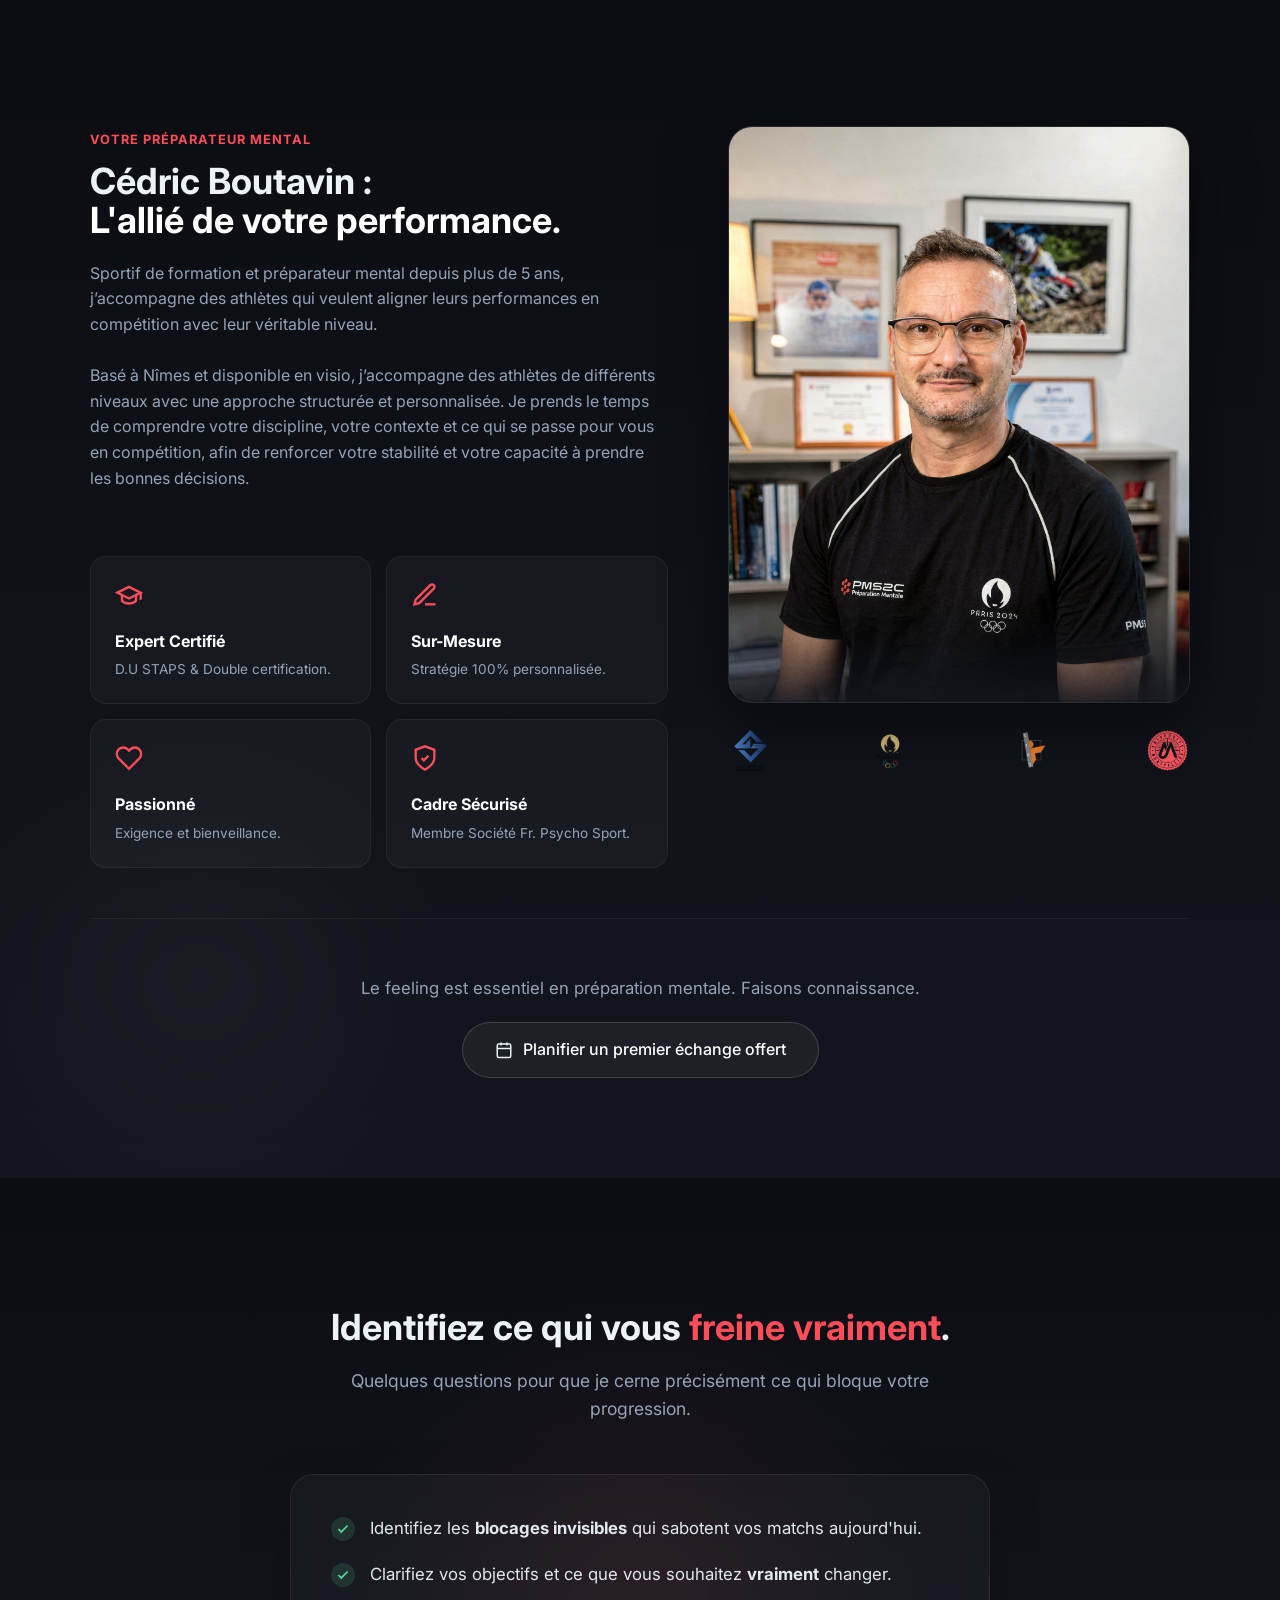
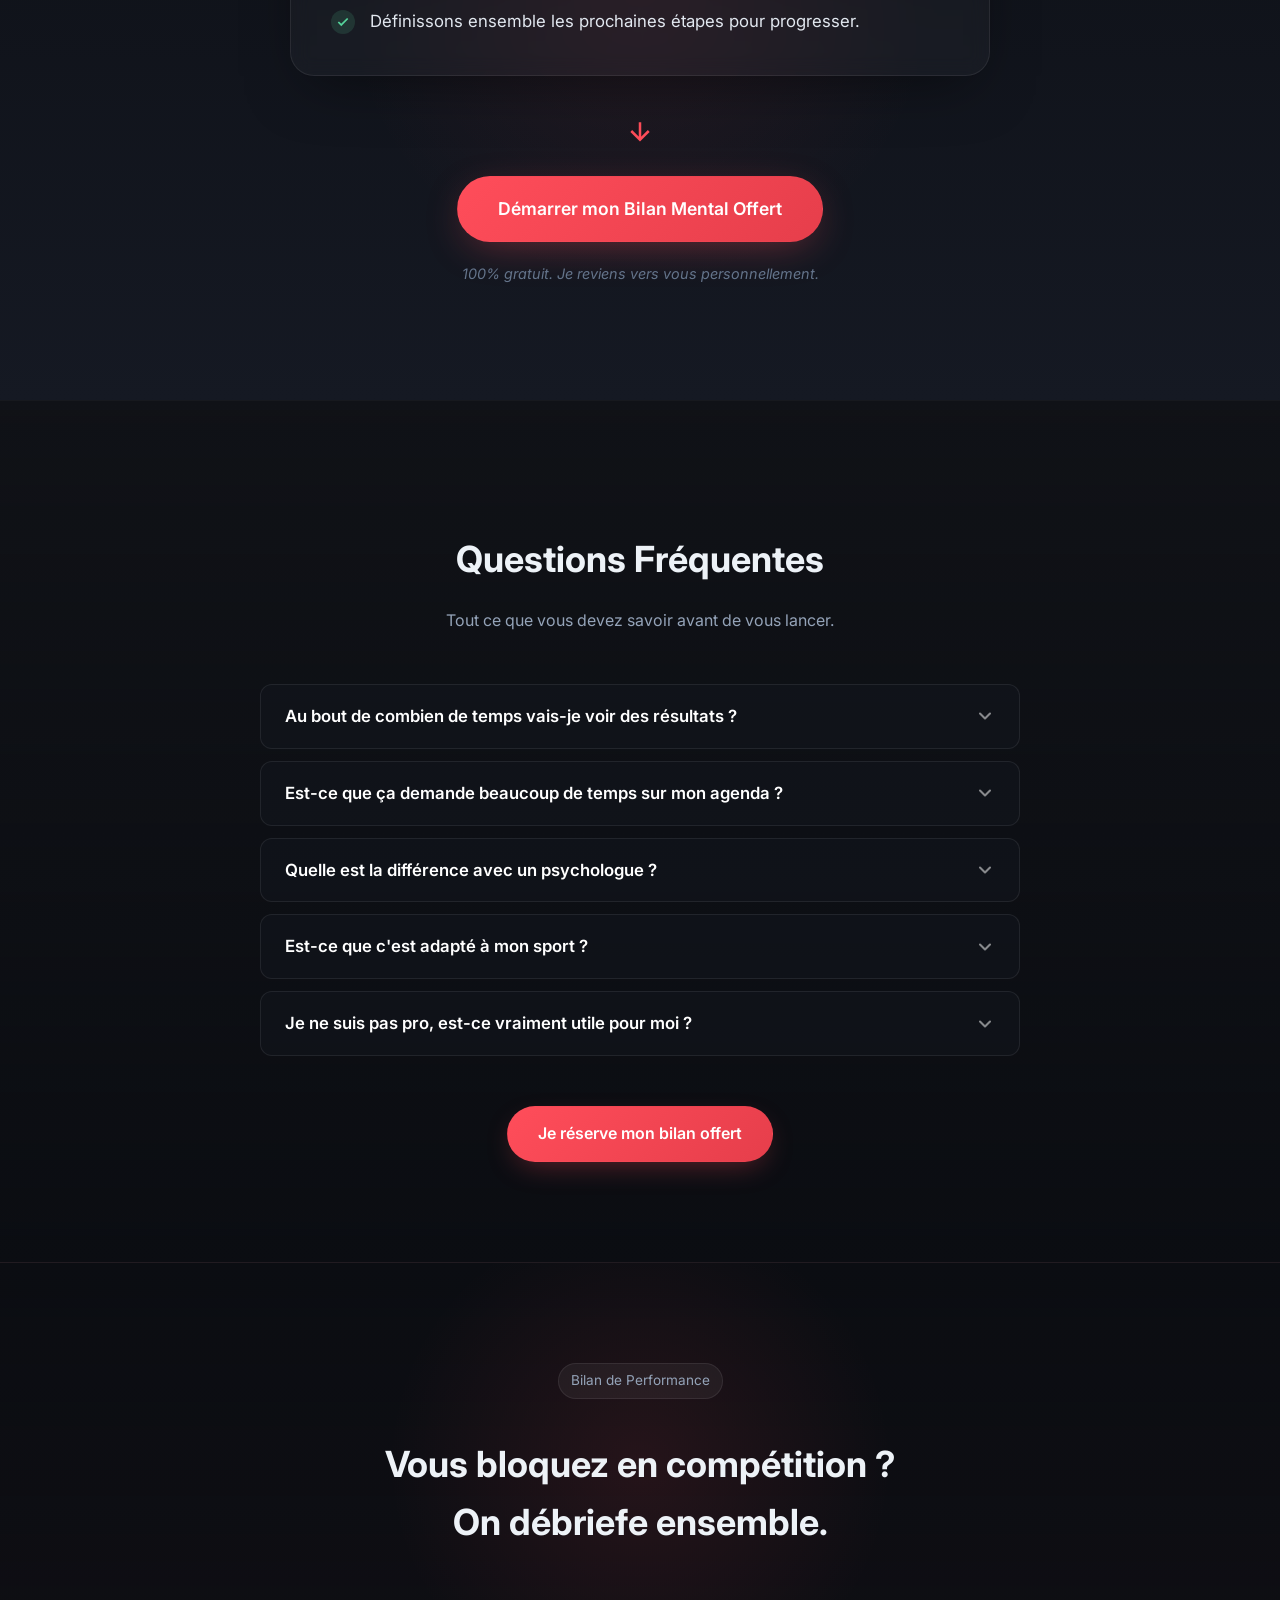
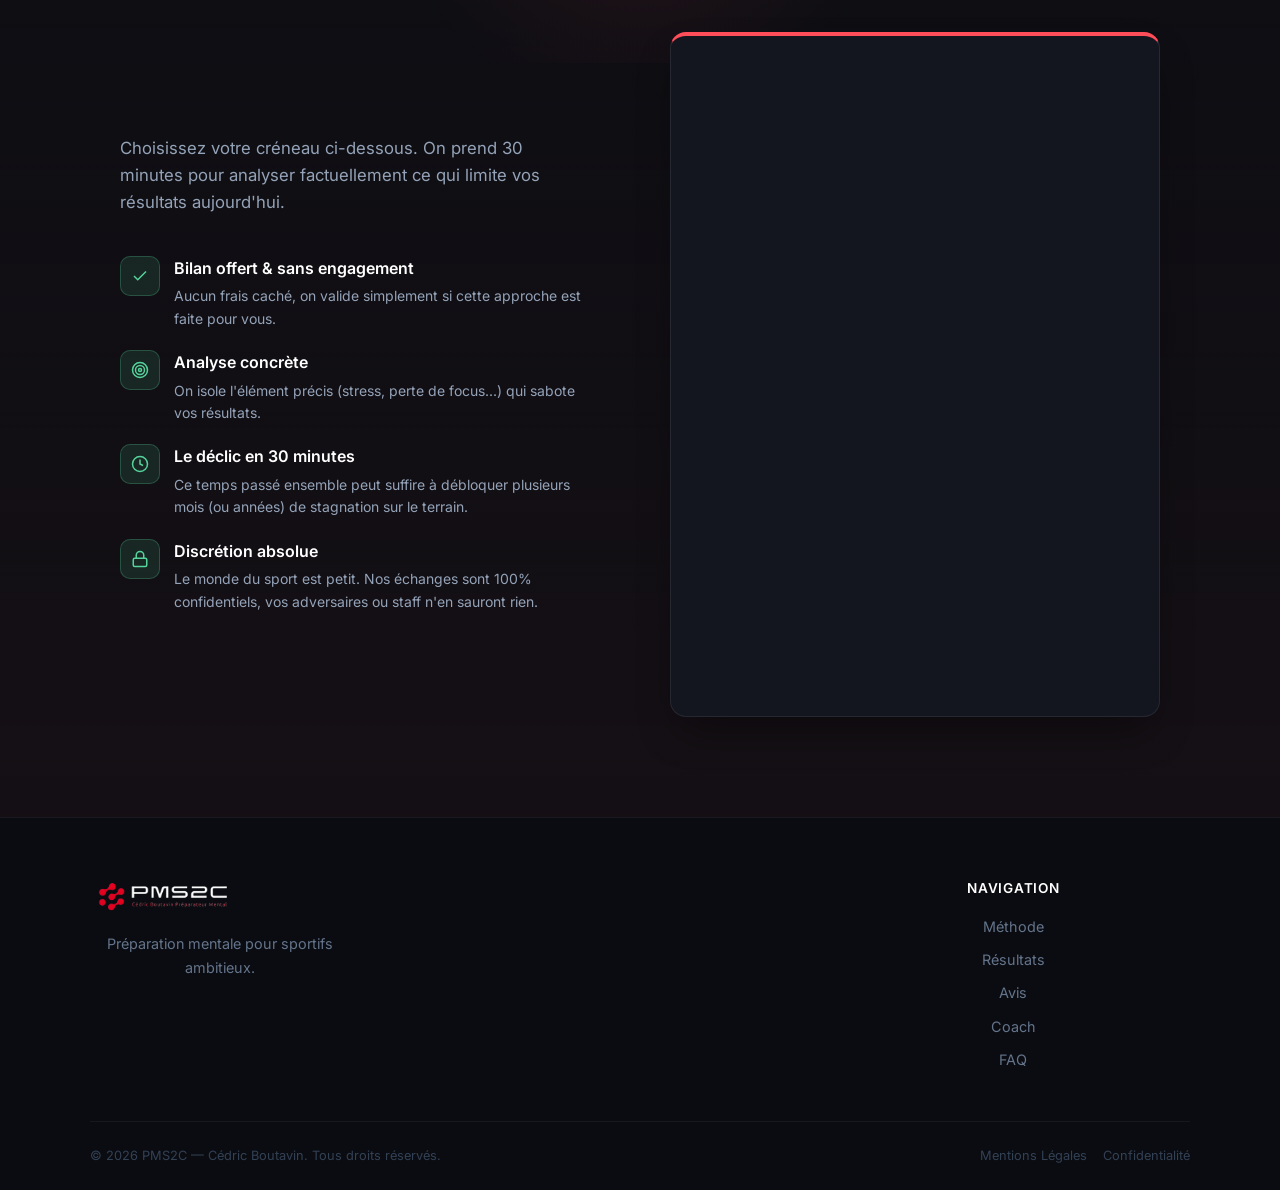
==== commit 34dabed7: "feat: remplacement formulaire multi-étape par intégration Calendly et refonte footer" ====
--- a/index.html
+++ b/index.html
@@ -159,6 +159,11 @@
 
       .hidden-mobile {
         display: none !important;
+      }
+
+      .section-form-grid {
+        grid-template-columns: 1fr !important;
+        gap: 30px !important;
       }
 
       .visible-mobile {
@@ -1419,14 +1424,11 @@
         <!-- CTAs hero — visibles sur tous les viewports -->
         <div class="hero-cta-group">
           <a href="#contact" class="btn btn-primary hero-cta-primary">
-            Bilan Mental Offert
-            <svg width="18" height="18" fill="none" stroke="currentColor" stroke-width="2" viewBox="0 0 24 24"
-              style="margin-left:6px">
-              <path d="M5 12h14M12 5l7 7-7 7" />
-            </svg>
+            Réserver mon Bilan
+            <svg width="18" height="18" fill="none" stroke="currentColor" stroke-width="2" viewBox="0 0 24 24" style="margin-left:6px"><path d="M5 12h14M12 5l7 7-7 7" /></svg>
           </a>
-          <a href="https://calendly.com/contact-pms2c-zmbl/30min" target="_blank" rel="noopener" class="btn btn-secondary hero-cta-secondary">
-            Prendre rendez-vous
+          <a href="https://wa.me/33695620999" target="_blank" rel="noopener" class="btn btn-secondary hero-cta-secondary" style="background: rgba(37, 211, 102, 0.1); border-color: rgba(37, 211, 102, 0.2); color: #25D366; font-weight: 500;">
+            Échanger sur WhatsApp
           </a>
         </div>
         <div class="hero-social-proof">
@@ -1449,268 +1451,6 @@
 
       </div>
 
-      <!-- FORMULAIRE HERO (caché — déplacé vers section dédiée en bas de page) -->
-      <div class="hero-form-card" style="border-top: 4px solid var(--brand)">
-        <div class="form-header" style="
-              background: linear-gradient(
-                to bottom,
-                rgba(255, 255, 255, 0.05),
-                rgba(255, 255, 255, 0.01)
-              );
-              padding: 20px;
-              border-bottom: 1px solid var(--panel-border);
-            ">
-          <div style="width: 100%">
-            <div style="
-                  display: flex;
-                  justify-content: space-between;
-                  align-items: center;
-                  margin-bottom: 4px;
-                ">
-              <span style="font-weight: 700; color: white; font-size: 1.1rem">Bilan Mental Offert</span>
-              <span style="
-                    background: var(--brand);
-                    color: white;
-                    font-size: 0.7rem;
-                    font-weight: 700;
-                    padding: 2px 8px;
-                    border-radius: 4px;
-                  ">GRATUIT</span>
-            </div>
-            <!-- Barre de progression -->
-            <div class="progress-track">
-              <div class="progress-bar active" id="pb-1"></div>
-              <div class="progress-bar" id="pb-2"></div>
-              <div class="progress-bar" id="pb-3"></div>
-            </div>
-          </div>
-        </div>
-
-        <div class="form-body" style="
-              padding: 24px;
-              min-height: 360px;
-              display: flex;
-              flex-direction: column;
-              justify-content: center;
-            ">
-          <form id="multiStepForm" action="#" method="POST">
-            <!-- ETAPE 1 : PROFIL ATHLÉTIQUE (Vertical Stack pour plus de clarté) -->
-            <div class="form-step active" id="step-1">
-              <h3 style="font-size: 1.1rem; color: white; margin: 0 0 15px">
-                Votre Profil Sportif
-              </h3>
-
-              <div class="input-group">
-                <label for="sport">Discipline</label>
-                <input type="text" id="sport" name="sport" placeholder="Ex: Tennis..." required />
-              </div>
-
-              <div class="input-group">
-                <label for="niveau">Votre Statut</label>
-                <select id="niveau" name="niveau">
-                  <option value="" disabled selected>Choisir...</option>
-                  <option value="loisir">Loisir / Développement</option>
-                  <option value="amateur">Compétiteur Amateur</option>
-                  <option value="national">
-                    Compétiteur Confirmé (National)
-                  </option>
-                  <option value="pro">Athlète Haut Niveau / Pro</option>
-                  <option value="espoir">Espoir (Centre de formation)</option>
-                </select>
-              </div>
-
-              <button type="button" class="btn btn-primary btn-full" onclick="nextStep(2)" style="margin-top: 10px">
-                Suivant
-                <svg width="18" height="18" fill="none" stroke="currentColor" stroke-width="2" viewBox="0 0 24 24"
-                  style="margin-left: 6px">
-                  <path d="M5 12h14M12 5l7 7-7 7" />
-                </svg>
-              </button>
-            </div>
-
-            <!-- ETAPE 2 : PROFIL MENTAL -->
-            <div class="form-step" id="step-2">
-              <h3 style="font-size: 1.1rem; color: white; margin: 0 0 15px">
-                Vos Besoins Mentaux
-              </h3>
-
-              <div class="input-group">
-                <label for="objectif">Quel est votre objectif principal ?</label>
-                <select id="objectif" name="objectif">
-                  <option value="" disabled selected>
-                    Ce qui compte le plus...
-                  </option>
-                  <option value="pression">Mieux gérer la pression</option>
-                  <option value="confiance">Gagner en confiance</option>
-                  <option value="blessure">Revenir après une blessure</option>
-                  <option value="motivation">
-                    Rester motivé sur la durée
-                  </option>
-                  <option value="performance">
-                    Améliorer mes performances
-                  </option>
-                </select>
-              </div>
-
-              <div class="input-group">
-                <label for="experience">Avez-vous déjà travaillé votre mental ?</label>
-                <select id="experience" name="experience">
-                  <option value="" disabled selected>
-                    Votre historique...
-                  </option>
-                  <option value="non">Non, jamais</option>
-                  <option value="decu">
-                    Oui, mais sans résultats durables
-                  </option>
-                  <option value="initie">
-                    Oui, et je veux aller plus loin
-                  </option>
-                </select>
-              </div>
-
-              <div class="nav-buttons">
-                <button type="button" class="btn-back" onclick="nextStep(1)">
-                  Retour
-                </button>
-                <button type="button" class="btn btn-primary" onclick="nextStep(3)" style="flex: 1">
-                  Continuer
-                </button>
-              </div>
-            </div>
-
-            <!-- ETAPE 3 : CONTACT -->
-            <div class="form-step" id="step-3">
-              <h3 style="font-size: 1.1rem; color: white; margin: 0 0 15px">
-                Où envoyer votre bilan ?
-              </h3>
-              <p style="
-                    font-size: 0.9rem;
-                    color: var(--text-muted);
-                    margin-bottom: 15px;
-                  ">
-                Indiquez vos informations pour que je puisse revenir vers
-                vous.
-              </p>
-
-              <div class="input-group">
-                <label for="firstname">Votre Prénom</label>
-                <input type="text" id="firstname" name="firstname" placeholder="Ex: Thomas" required />
-              </div>
-
-              <div class="input-row">
-                <div class="input-group">
-                  <label for="email">Email</label>
-                  <input type="email" id="email" name="email" placeholder="votre@email.com" required />
-                </div>
-                <div class="input-group">
-                  <label for="phone">Téléphone</label>
-                  <input type="tel" id="phone" name="phone" placeholder="06..." required
-                    style="background: rgba(255, 255, 255, 0.03)" />
-                </div>
-              </div>
-
-              <div class="nav-buttons">
-                <button type="button" class="btn-back" onclick="nextStep(2)">
-                  Retour
-                </button>
-                <button type="submit" class="btn btn-primary" style="flex: 1">
-                  Valider ma demande
-                </button>
-              </div>
-              <div style="
-                    text-align: center;
-                    margin-top: 12px;
-                    font-size: 0.7rem;
-                    color: #64748b;
-                  ">
-                100% Confidentiel. Réponse sous 24h.
-              </div>
-            </div>
-          </form>
-        </div>
-      </div>
-    </div>
-
-    <!-- Script Simple pour le Multi-Step -->
-    <script>
-      function nextStep(stepNumber) {
-        // Validation simple
-        if (stepNumber === 2) {
-          const sport = document.getElementById("sport").value;
-          const niveau = document.getElementById("niveau").value;
-          if (!sport || !niveau) {
-            alert("Merci de compléter votre profil sportif.");
-            return;
-          }
-        }
-        if (stepNumber === 3) {
-          const obj = document.getElementById("objectif").value;
-          const exp = document.getElementById("experience").value;
-          if (!obj || !exp) {
-            alert("Merci de préciser vos objectifs et expérience.");
-            return;
-          }
-        }
-
-        // Changement d'étape
-        document
-          .querySelectorAll(".form-step")
-          .forEach((el) => el.classList.remove("active"));
-        document.getElementById("step-" + stepNumber).classList.add("active");
-
-        // Barre de progression
-        document
-          .querySelectorAll(".progress-bar")
-          .forEach((el) => el.classList.remove("active"));
-        document.getElementById("pb-" + stepNumber).classList.add("active");
-
-        // Remplir les barres précédentes
-        if (stepNumber > 1)
-          document.getElementById("pb-1").classList.add("filled");
-        if (stepNumber > 2)
-          document.getElementById("pb-2").classList.add("filled");
-      }
-
-      // Gestion de la soumission du formulaire
-      document.getElementById("multiStepForm").addEventListener("submit", function (e) {
-        e.preventDefault();
-
-        // Récupération des données du formulaire avec noms explicites
-        const formData = {
-          discipline_sportive: document.getElementById("sport").value,
-          statut_niveau: document.getElementById("niveau").value,
-          objectif_principal: document.getElementById("objectif").value,
-          experience_mentale: document.getElementById("experience").value,
-          prenom: document.getElementById("firstname").value,
-          email: document.getElementById("email").value,
-          telephone: document.getElementById("phone").value
-        };
-
-        // Log pour débogage
-        console.log("Données envoyées au webhook:", formData);
-
-        // Envoi au webhook Make.com
-        fetch("https://hook.eu1.make.com/yrpob3fg16buw8kmb4kc52xa4gjzl3ly", {
-          method: "POST",
-          headers: {
-            "Content-Type": "application/json"
-          },
-          body: JSON.stringify(formData)
-        })
-          .then(response => {
-            if (response.ok) {
-              // Redirection vers la Thank You Page
-              window.location.href = "/remerciement";
-            } else {
-              alert("❌ Une erreur est survenue. Veuillez réessayer.");
-            }
-          })
-          .catch(error => {
-            console.error("Erreur:", error);
-            alert("❌ Une erreur est survenue. Veuillez réessayer.");
-          });
-      });
-    </script>
   </section>
 
 
@@ -4090,225 +3830,84 @@
     </div>
   </section>
 
-  <!-- SECTION FORMULAIRE DÉDIÉE -->
-  <section style="padding: 100px 0; background: linear-gradient(180deg, var(--bg) 0%, rgba(255,77,90,0.04) 100%); border-top: 1px solid rgba(255,255,255,0.05); position: relative; overflow: hidden;">
-    <span id="contact" style="position:absolute; top:-80px; visibility:hidden;"></span>
-
-    <!-- Glow -->
+  <!-- SECTION CALENDLY -->
+  <section id="contact" style="padding: 100px 0; background: linear-gradient(180deg, var(--bg) 0%, rgba(255,77,90,0.04) 100%); border-top: 1px solid rgba(255,255,255,0.05); position: relative; overflow: hidden;">
     <div style="position:absolute; top:0; left:50%; transform:translateX(-50%); width:600px; height:400px; background:radial-gradient(circle, rgba(255,77,90,0.1), transparent 70%); pointer-events:none;"></div>
-
     <div class="wrap" style="position:relative; z-index:1;">
-      <div class="section-title text-center" style="margin-bottom: 50px;">
-        <span class="tagline" style="margin-bottom: 16px;">Bilan Personnalisé</span>
-        <h2 style="margin-bottom: 20px;">Prêt à libérer votre potentiel ?</h2>
-        <p style="max-width: 500px; margin: 0 auto;">Ne laissez plus les doutes dicter vos performances. Remplissez ce court bilan, je vous explique de vive voix comment reprendre le contrôle dès votre prochaine compétition.</p>
+      <div class="section-title text-center" style="margin-bottom: 80px;">
+        <span class="tagline" style="margin-bottom: 8px;">Bilan de Performance</span>
+        
+        <!-- Titre Desktop (en 2 lignes) -->
+        <div class="hidden-mobile" style="justify-content: center;">
+          <h2 style="margin-bottom: 0;">Vous bloquez en compétition ?<br>On débriefe ensemble.</h2>
+        </div>
+
+        <!-- Titre Mobile (1 seule phrase) -->
+        <h2 class="visible-mobile" style="margin-bottom: 0;">Un premier bilan offert pour enfin comprendre ce qui coince.</h2>
+        
+        <p class="visible-mobile" style="color:var(--text-muted); font-size:1.05rem; margin:20px auto 0; max-width:500px; line-height:1.5;">
+          Réservez un appel gratuit de 30 minutes pour isoler ce qui vous freine et relancer votre progression.
+        </p>
       </div>
-
-      <div class="section-form-grid" style="display: grid; grid-template-columns: 1fr 1fr; gap: 60px; align-items: center; max-width: 900px; margin: 0 auto;">
-
-        <!-- Left: social proof + garanties -->
-        <div class="hidden-mobile">
-          <div style="display:flex; flex-direction:column; gap:24px;">
+      <div class="section-form-grid" style="display: grid; grid-template-columns: 1fr 1fr; gap: 60px; max-width: 1040px; margin: 0 auto; align-items: stretch;">
+        
+        <!-- Left: Rassurance & Context -->
+        <div class="hidden-mobile" style="display:flex; flex-direction:column; justify-content:center; padding-right:20px;">
+          <p style="color:var(--text-muted); font-size:1.05rem; margin:0 0 40px; line-height:1.6;">
+            Choisissez votre créneau ci-dessous. On prend 30 minutes pour analyser factuellement ce qui limite vos résultats aujourd'hui.
+          </p>
+
+          <div style="display:flex; flex-direction:column; gap:20px;">
             <div style="display:flex; gap:14px; align-items:flex-start;">
               <div style="width:40px; height:40px; background:rgba(85,211,155,0.12); border:1px solid rgba(85,211,155,0.25); border-radius:10px; display:flex; align-items:center; justify-content:center; flex-shrink:0;">
                 <svg width="18" height="18" fill="none" stroke="#55d39b" stroke-width="2" viewBox="0 0 24 24"><polyline points="20 6 9 17 4 12"/></svg>
               </div>
-              <div><p style="font-weight:600; color:white; margin:0 0 4px;">100% gratuit</p><p style="font-size:0.875rem; color:#94a3b8; margin:0;">Aucune carte bancaire requise.</p></div>
+              <div><p style="font-weight:600; color:white; margin:0 0 4px;">Bilan offert & sans engagement</p><p style="font-size:0.875rem; color:#94a3b8; margin:0;">Aucun frais caché, on valide simplement si cette approche est faite pour vous.</p></div>
             </div>
+            
+            <div style="display:flex; gap:14px; align-items:flex-start;">
+              <div style="width:40px; height:40px; background:rgba(85,211,155,0.12); border:1px solid rgba(85,211,155,0.25); border-radius:10px; display:flex; align-items:center; justify-content:center; flex-shrink:0;">
+                <svg width="18" height="18" fill="none" stroke="#55d39b" stroke-width="2" viewBox="0 0 24 24"><circle cx="12" cy="12" r="10"/><circle cx="12" cy="12" r="6"/><circle cx="12" cy="12" r="2"/></svg>
+              </div>
+              <div><p style="font-weight:600; color:white; margin:0 0 4px;">Analyse concrète</p><p style="font-size:0.875rem; color:#94a3b8; margin:0;">On isole l'élément précis (stress, perte de focus...) qui sabote vos résultats.</p></div>
+            </div>
+            
             <div style="display:flex; gap:14px; align-items:flex-start;">
               <div style="width:40px; height:40px; background:rgba(85,211,155,0.12); border:1px solid rgba(85,211,155,0.25); border-radius:10px; display:flex; align-items:center; justify-content:center; flex-shrink:0;">
                 <svg width="18" height="18" fill="none" stroke="#55d39b" stroke-width="2" viewBox="0 0 24 24"><circle cx="12" cy="12" r="10"/><polyline points="12 6 12 12 16 14"/></svg>
               </div>
-              <div><p style="font-weight:600; color:white; margin:0 0 4px;">Réponse dans la journée</p><p style="font-size:0.875rem; color:#94a3b8; margin:0;">Je vous recontacte personnellement.</p></div>
+              <div><p style="font-weight:600; color:white; margin:0 0 4px;">Le déclic en 30 minutes</p><p style="font-size:0.875rem; color:#94a3b8; margin:0;">Ce temps passé ensemble peut suffire à débloquer plusieurs mois (ou années) de stagnation sur le terrain.</p></div>
             </div>
+
             <div style="display:flex; gap:14px; align-items:flex-start;">
               <div style="width:40px; height:40px; background:rgba(85,211,155,0.12); border:1px solid rgba(85,211,155,0.25); border-radius:10px; display:flex; align-items:center; justify-content:center; flex-shrink:0;">
-                <svg width="18" height="18" fill="none" stroke="#55d39b" stroke-width="2" viewBox="0 0 24 24"><path d="M21 10c0 7-9 13-9 13s-9-6-9-13a9 9 0 0 1 18 0z"/><circle cx="12" cy="10" r="3"/></svg>
+                <svg width="18" height="18" fill="none" stroke="#55d39b" stroke-width="2" viewBox="0 0 24 24"><rect x="3" y="11" width="18" height="11" rx="2" ry="2" /><path d="M7 11V7a5 5 0 0 1 10 0v4" /></svg>
               </div>
-              <div><p style="font-weight:600; color:white; margin:0 0 4px;">En présentiel ou en visio</p><p style="font-size:0.875rem; color:#94a3b8; margin:0;">Nîmes ou partout en France.</p></div>
-            </div>
-            <div style="display:flex; gap:14px; align-items:flex-start;">
-              <div style="width:40px; height:40px; background:rgba(85,211,155,0.12); border:1px solid rgba(85,211,155,0.25); border-radius:10px; display:flex; align-items:center; justify-content:center; flex-shrink:0;">
-                <svg width="18" height="18" fill="none" stroke="#55d39b" stroke-width="2" viewBox="0 0 24 24"><polygon points="12 2 15.09 8.26 22 9.27 17 14.14 18.18 21.02 12 17.77 5.82 21.02 7 14.14 2 9.27 8.91 8.26 12 2"/></svg>
-              </div>
-              <div><p style="font-weight:600; color:white; margin:0 0 4px;">Noté 5.0/5 sur Google</p><p style="font-size:0.875rem; color:#94a3b8; margin:0;">Plus de 50 avis d'athlètes confirmés.</p></div>
+              <div><p style="font-weight:600; color:white; margin:0 0 4px;">Discrétion absolue</p><p style="font-size:0.875rem; color:#94a3b8; margin:0;">Le monde du sport est petit. Nos échanges sont 100% confidentiels, vos adversaires ou staff n'en sauront rien.</p></div>
             </div>
           </div>
         </div>
 
-        <!-- Right: formulaire multi-step -->
-        <div style="background:var(--panel); border:1px solid var(--panel-border); border-top:4px solid var(--brand); border-radius:16px; overflow:hidden;">
-          <div style="background:linear-gradient(to bottom, rgba(255,255,255,0.05), rgba(255,255,255,0.01)); padding:20px; border-bottom:1px solid var(--panel-border);">
-            <div style="display:flex; justify-content:space-between; align-items:center; margin-bottom:8px;">
-              <span style="font-weight:700; color:white; font-size:1.1rem;">Bilan Mental Offert</span>
-              <span style="background:var(--brand); color:white; font-size:0.7rem; font-weight:700; padding:2px 8px; border-radius:4px;">GRATUIT</span>
-            </div>
-            <div class="progress-track">
-              <div class="progress-bar active" id="spb-1"></div>
-              <div class="progress-bar" id="spb-2"></div>
-              <div class="progress-bar" id="spb-3"></div>
-            </div>
-          </div>
-          <div style="padding:24px; min-height:320px; display:flex; flex-direction:column; justify-content:center;">
-            <form id="sectionForm">
-              <!-- Étape 1 -->
-              <div class="form-step active" id="sstep-1">
-                <h3 style="font-size:1.1rem; color:white; margin:0 0 15px;">Votre Profil Sportif</h3>
-                <div class="input-group">
-                  <label for="s-sport">Discipline</label>
-                  <input type="text" id="s-sport" name="sport" placeholder="Ex: Tennis..." required />
-                </div>
-                <div class="input-group">
-                  <label for="s-niveau">Votre Statut</label>
-                  <select id="s-niveau" name="niveau">
-                    <option value="" disabled selected>Choisir...</option>
-                    <option value="loisir">Loisir / Développement</option>
-                    <option value="amateur">Compétiteur Amateur</option>
-                    <option value="national">Compétiteur Confirmé (National)</option>
-                    <option value="pro">Athlète Haut Niveau / Pro</option>
-                    <option value="espoir">Espoir (Centre de formation)</option>
-                  </select>
-                </div>
-                <button type="button" class="btn btn-primary btn-full" onclick="nextSectionStep(2)" style="margin-top:10px;">
-                  Suivant
-                  <svg width="18" height="18" fill="none" stroke="currentColor" stroke-width="2" viewBox="0 0 24 24" style="margin-left:6px"><path d="M5 12h14M12 5l7 7-7 7"/></svg>
-                </button>
-              </div>
-              <!-- Étape 2 -->
-              <div class="form-step" id="sstep-2">
-                <h3 style="font-size:1.1rem; color:white; margin:0 0 15px;">Vos Besoins Mentaux</h3>
-                <div class="input-group">
-                  <label for="s-objectif">Quel est votre objectif principal ?</label>
-                  <select id="s-objectif" name="objectif">
-                    <option value="" disabled selected>Ce qui compte le plus...</option>
-                    <option value="pression">Mieux gérer la pression</option>
-                    <option value="confiance">Gagner en confiance</option>
-                    <option value="blessure">Revenir après une blessure</option>
-                    <option value="motivation">Rester motivé sur la durée</option>
-                    <option value="performance">Améliorer mes performances</option>
-                  </select>
-                </div>
-                <div class="input-group">
-                  <label for="s-experience">Expérience en préparation mentale ?</label>
-                  <select id="s-experience" name="experience">
-                    <option value="" disabled selected>Votre niveau...</option>
-                    <option value="aucune">Aucune expérience</option>
-                    <option value="debutant">J'ai exploré quelques techniques</option>
-                    <option value="intermediaire">Déjà suivi un accompagnement</option>
-                    <option value="avance">Pratique régulière autonome</option>
-                  </select>
-                </div>
-                <div class="nav-buttons">
-                  <button type="button" class="btn-back" onclick="prevSectionStep(1)">← Retour</button>
-                  <button type="button" class="btn btn-primary" onclick="nextSectionStep(3)" style="flex:1;">
-                    Suivant
-                    <svg width="18" height="18" fill="none" stroke="currentColor" stroke-width="2" viewBox="0 0 24 24" style="margin-left:6px"><path d="M5 12h14M12 5l7 7-7 7"/></svg>
-                  </button>
-                </div>
-              </div>
-              <!-- Étape 3 -->
-              <div class="form-step" id="sstep-3">
-                <h3 style="font-size:1.1rem; color:white; margin:0 0 15px;">Vos coordonnées</h3>
-                <div class="input-group">
-                  <label for="s-firstname">Prénom</label>
-                  <input type="text" id="s-firstname" name="firstname" placeholder="Ex: Thomas" required />
-                </div>
-                <div class="input-group">
-                  <label for="s-email">Email</label>
-                  <input type="email" id="s-email" name="email" placeholder="votre@email.com" required />
-                </div>
-                <div class="input-group">
-                  <label for="s-phone">Téléphone</label>
-                  <input type="tel" id="s-phone" name="phone" placeholder="06..." required />
-                </div>
-                <div class="nav-buttons">
-                  <button type="button" class="btn-back" onclick="prevSectionStep(2)">← Retour</button>
-                  <button type="submit" class="btn btn-primary" style="flex:1;">
-                    Envoyer ma demande
-                    <svg width="18" height="18" fill="none" stroke="currentColor" stroke-width="2" viewBox="0 0 24 24" style="margin-left:6px"><path d="M5 12h14M12 5l7 7-7 7"/></svg>
-                  </button>
-                </div>
-              </div>
-            </form>
-          </div>
+        <!-- Right: Calendly Embed (Premium Look sans scroll inutile) -->
+        <div style="background:var(--panel); border:1px solid var(--panel-border); border-top:4px solid var(--brand); border-radius:16px; box-shadow: 0 20px 40px -10px rgba(0, 0, 0, 0.4); overflow: hidden; display: flex; justify-content: center; width: 100%; box-sizing: border-box;">
+           <div class="calendly-inline-widget" data-url="https://calendly.com/contact-pms2c-zmbl/30min?hide_landing_page_details=1&hide_event_type_details=1&background_color=13161f&text_color=edf2f7&primary_color=ff4d5a" style="width:100%; height:680px;"></div>
+           <script type="text/javascript" src="https://assets.calendly.com/assets/external/widget.js" async></script>
         </div>
       </div>
-
     </div>
   </section>
-  <style>
-    @media (max-width: 768px) {
-      .section-form-grid { grid-template-columns: 1fr !important; }
-    }
-  </style>
-
-  <script>
-    function nextSectionStep(step) {
-      if (step === 2) {
-        var sport = document.getElementById('s-sport').value;
-        var niveau = document.getElementById('s-niveau').value;
-        if (!sport || !niveau) { alert('Merci de compléter votre profil sportif.'); return; }
-      }
-      if (step === 3) {
-        var obj = document.getElementById('s-objectif').value;
-        var exp = document.getElementById('s-experience').value;
-        if (!obj || !exp) { alert('Merci de préciser vos objectifs et expérience.'); return; }
-      }
-      document.querySelectorAll('#sectionForm .form-step').forEach(function(el){ el.classList.remove('active'); });
-      document.getElementById('sstep-' + step).classList.add('active');
-      document.querySelectorAll('[id^="spb-"]').forEach(function(el){ el.classList.remove('active', 'filled'); });
-      document.getElementById('spb-' + step).classList.add('active');
-      if (step > 1) document.getElementById('spb-1').classList.add('filled');
-      if (step > 2) document.getElementById('spb-2').classList.add('filled');
-    }
-    function prevSectionStep(step) {
-      document.querySelectorAll('#sectionForm .form-step').forEach(function(el){ el.classList.remove('active'); });
-      document.getElementById('sstep-' + step).classList.add('active');
-      document.querySelectorAll('[id^="spb-"]').forEach(function(el){ el.classList.remove('active', 'filled'); });
-      document.getElementById('spb-' + step).classList.add('active');
-      if (step > 1) document.getElementById('spb-1').classList.add('filled');
-    }
-    document.getElementById('sectionForm').addEventListener('submit', function(e) {
-      e.preventDefault();
-      var formData = {
-        discipline_sportive: document.getElementById('s-sport').value,
-        statut_niveau: document.getElementById('s-niveau').value,
-        objectif_principal: document.getElementById('s-objectif').value,
-        experience_mentale: document.getElementById('s-experience').value,
-        prenom: document.getElementById('s-firstname').value,
-        email: document.getElementById('s-email').value,
-        telephone: document.getElementById('s-phone').value
-      };
-      fetch('https://hook.eu1.make.com/yrpob3fg16buw8kmb4kc52xa4gjzl3ly', {
-        method: 'POST',
-        headers: { 'Content-Type': 'application/json' },
-        body: JSON.stringify(formData)
-      }).then(function(r) {
-        if (r.ok) { window.location.href = '/remerciement'; }
-        else { alert('❌ Une erreur est survenue. Veuillez réessayer.'); }
-      }).catch(function() { alert('❌ Une erreur est survenue. Veuillez réessayer.'); });
-    });
-  </script>
 
   <!-- FOOTER MULTI-COLONNES -->
   <footer style="background: #0a0c11; border-top: 1px solid rgba(255,255,255,0.06); padding: 60px 0 0;">
     <div class="wrap">
-      <div style="display:grid; grid-template-columns: 2fr 1fr 1fr; gap:40px; margin-bottom:50px;">
+      <div style="display:grid; grid-template-columns: 2fr 1fr; gap:40px; margin-bottom:50px;">
 
         <!-- Col 1: Logo + description + réseaux -->
         <div>
           <img src="assets/images/logo-pms2c-bg.png" alt="PMS2C" style="height:38px; width:auto; margin-bottom:16px; display:block;">
           <p style="font-size:0.9rem; color:#64748b; line-height:1.7; max-width:260px; margin:0 0 20px;">
-            Préparation mentale pour sportifs ambitieux. Libérez votre potentiel quand ça compte vraiment.
+            Préparation mentale pour sportifs ambitieux.
           </p>
-          <div style="display:flex; gap:12px;">
-            <a href="https://www.instagram.com/pms2c" target="_blank" rel="noopener" style="width:36px; height:36px; background:rgba(255,255,255,0.06); border:1px solid rgba(255,255,255,0.1); border-radius:8px; display:flex; align-items:center; justify-content:center; color:#94a3b8; transition:color 0.2s;" onmouseover="this.style.color='white'" onmouseout="this.style.color='#94a3b8'">
-              <svg width="16" height="16" fill="none" stroke="currentColor" stroke-width="2" viewBox="0 0 24 24"><rect x="2" y="2" width="20" height="20" rx="5"/><path d="M16 11.37A4 4 0 1 1 12.63 8 4 4 0 0 1 16 11.37z"/><line x1="17.5" y1="6.5" x2="17.51" y2="6.5"/></svg>
-            </a>
-            <a href="https://www.facebook.com/pms2c" target="_blank" rel="noopener" style="width:36px; height:36px; background:rgba(255,255,255,0.06); border:1px solid rgba(255,255,255,0.1); border-radius:8px; display:flex; align-items:center; justify-content:center; color:#94a3b8; transition:color 0.2s;" onmouseover="this.style.color='white'" onmouseout="this.style.color='#94a3b8'">
-              <svg width="16" height="16" fill="currentColor" viewBox="0 0 24 24"><path d="M18 2h-3a5 5 0 0 0-5 5v3H7v4h3v8h4v-8h3l1-4h-4V7a1 1 0 0 1 1-1h3z"/></svg>
-            </a>
-          </div>
         </div>
 
         <!-- Col 2: Navigation -->
@@ -4323,23 +3922,7 @@
           </ul>
         </div>
 
-        <!-- Col 4: Contact -->
-        <div>
-          <p style="font-weight:600; color:white; font-size:0.85rem; text-transform:uppercase; letter-spacing:0.05em; margin:0 0 16px;">Contact</p>
-          <ul style="display:flex; flex-direction:column; gap:12px;">
-            <li style="display:flex; align-items:flex-start; gap:10px; color:#64748b; font-size:0.9rem;">
-              <svg width="15" height="15" fill="none" stroke="#55d39b" stroke-width="2" viewBox="0 0 24 24" style="flex-shrink:0; margin-top:2px;"><path d="M4 4h16c1.1 0 2 .9 2 2v12c0 1.1-.9 2-2 2H4c-1.1 0-2-.9-2-2V6c0-1.1.9-2 2-2z"/><polyline points="22,6 12,13 2,6"/></svg>
-              <a href="mailto:contact@pms2c.com" style="color:#64748b; transition:color 0.2s;" onmouseover="this.style.color='white'" onmouseout="this.style.color='#64748b'">contact@pms2c.com</a>
-            </li>
-            <li style="display:flex; align-items:flex-start; gap:10px; color:#64748b; font-size:0.9rem;">
-              <svg width="15" height="15" fill="none" stroke="#55d39b" stroke-width="2" viewBox="0 0 24 24" style="flex-shrink:0; margin-top:2px;"><path d="M21 10c0 7-9 13-9 13s-9-6-9-13a9 9 0 0 1 18 0z"/><circle cx="12" cy="10" r="3"/></svg>
-              Nîmes, France
-            </li>
-          </ul>
-          <a href="#contact" class="btn btn-primary" style="margin-top:20px; padding:10px 20px; font-size:0.85rem; display:inline-flex;">
-            Bilan Offert
-          </a>
-        </div>
+
       </div>
 
       <!-- Footer bottom -->
@@ -4406,260 +3989,10 @@
     </style>
   </footer>
 
-
-  <!-- MODAL FORMULAIRE MOBILE -->
-  <div class="form-modal-overlay" id="formModal" role="dialog" aria-modal="true" aria-label="Bilan Mental Offert">
-    <div class="form-modal-inner" id="formModalInner">
-      <div class="form-modal-handle"></div>
-      <button class="form-modal-close" onclick="closeFormModal()" aria-label="Fermer">✕</button>
-      <div class="form-header" style="
-            background: linear-gradient(
-              to bottom,
-              rgba(255, 255, 255, 0.05),
-              rgba(255, 255, 255, 0.01)
-            );
-            padding: 20px 20px 16px;
-            border-bottom: 1px solid var(--panel-border);
-          ">
-        <div style="width: 100%">
-          <div style="
-                display: flex;
-                justify-content: space-between;
-                align-items: center;
-                margin-bottom: 4px;
-                padding-right: 36px;
-              ">
-            <span style="font-weight: 700; color: white; font-size: 1.1rem">Bilan Mental Offert</span>
-            <span style="
-                  background: var(--brand);
-                  color: white;
-                  font-size: 0.7rem;
-                  font-weight: 700;
-                  padding: 2px 8px;
-                  border-radius: 4px;
-                ">GRATUIT</span>
-          </div>
-          <!-- Barre de progression -->
-          <div class="progress-track">
-            <div class="progress-bar active" id="mpb-1"></div>
-            <div class="progress-bar" id="mpb-2"></div>
-            <div class="progress-bar" id="mpb-3"></div>
-          </div>
-        </div>
-      </div>
-
-      <div class="form-body"
-        style="padding: 24px; min-height: 320px; display: flex; flex-direction: column; justify-content: center;">
-        <form id="modalForm" action="#" method="POST">
-          <!-- ETAPE 1 : PROFIL ATHLÉTIQUE -->
-          <div class="form-step active" id="mstep-1">
-            <h3 style="font-size: 1.1rem; color: white; margin: 0 0 15px">Votre Profil Sportif</h3>
-            <div class="input-group">
-              <label for="m-sport">Discipline</label>
-              <input type="text" id="m-sport" name="sport" placeholder="Ex: Tennis..." required />
-            </div>
-            <div class="input-group">
-              <label for="m-niveau">Votre Statut</label>
-              <select id="m-niveau" name="niveau">
-                <option value="" disabled selected>Choisir...</option>
-                <option value="loisir">Loisir / Développement</option>
-                <option value="amateur">Compétiteur Amateur</option>
-                <option value="national">Compétiteur Confirmé (National)</option>
-                <option value="pro">Athlète Haut Niveau / Pro</option>
-                <option value="espoir">Espoir (Centre de formation)</option>
-              </select>
-            </div>
-            <button type="button" class="btn btn-primary btn-full" onclick="nextModalStep(2)" style="margin-top: 10px">
-              Suivant
-              <svg width="18" height="18" fill="none" stroke="currentColor" stroke-width="2" viewBox="0 0 24 24"
-                style="margin-left: 6px">
-                <path d="M5 12h14M12 5l7 7-7 7" />
-              </svg>
-            </button>
-          </div>
-
-          <!-- ETAPE 2 : PROFIL MENTAL -->
-          <div class="form-step" id="mstep-2">
-            <h3 style="font-size: 1.1rem; color: white; margin: 0 0 15px">Vos Besoins Mentaux</h3>
-            <div class="input-group">
-              <label for="m-objectif">Quel est votre objectif principal ?</label>
-              <select id="m-objectif" name="objectif">
-                <option value="" disabled selected>Ce qui compte le plus...</option>
-                <option value="pression">Mieux gérer la pression</option>
-                <option value="confiance">Gagner en confiance</option>
-                <option value="blessure">Revenir après une blessure</option>
-                <option value="motivation">Rester motivé sur la durée</option>
-                <option value="performance">Améliorer mes performances</option>
-              </select>
-            </div>
-            <div class="input-group">
-              <label for="m-experience">Avez-vous déjà travaillé votre mental ?</label>
-              <select id="m-experience" name="experience">
-                <option value="" disabled selected>Votre historique...</option>
-                <option value="non">Non, jamais</option>
-                <option value="decu">Oui, mais sans résultats durables</option>
-                <option value="initie">Oui, et je veux aller plus loin</option>
-              </select>
-            </div>
-            <div class="nav-buttons">
-              <button type="button" class="btn-back" onclick="nextModalStep(1)">Retour</button>
-              <button type="button" class="btn btn-primary" onclick="nextModalStep(3)"
-                style="flex: 1">Continuer</button>
-            </div>
-          </div>
-
-          <!-- ETAPE 3 : CONTACT -->
-          <div class="form-step" id="mstep-3">
-            <h3 style="font-size: 1.1rem; color: white; margin: 0 0 15px">Où envoyer votre bilan ?</h3>
-            <p style="font-size: 0.9rem; color: var(--text-muted); margin-bottom: 15px;">
-              Indiquez vos informations pour que je puisse revenir vers vous.
-            </p>
-            <div class="input-group">
-              <label for="m-firstname">Votre Prénom</label>
-              <input type="text" id="m-firstname" name="firstname" placeholder="Ex: Thomas" required />
-            </div>
-            <div class="input-group">
-              <label for="m-email">Email</label>
-              <input type="email" id="m-email" name="email" placeholder="votre@email.com" required />
-            </div>
-            <div class="input-group">
-              <label for="m-phone">Téléphone</label>
-              <input type="tel" id="m-phone" name="phone" placeholder="06..." required
-                style="background: rgba(255, 255, 255, 0.03)" />
-            </div>
-            <div class="nav-buttons">
-              <button type="button" class="btn-back" onclick="nextModalStep(2)">Retour</button>
-              <button type="submit" class="btn btn-primary" style="flex: 1">Valider ma demande</button>
-            </div>
-            <div style="text-align: center; margin-top: 12px; font-size: 0.7rem; color: #64748b;">
-              100% Confidentiel. Réponse sous 24h.
-            </div>
-          </div>
-        </form>
-      </div>
-    </div>
-  </div>
-
   <script>
     // Année auto
-    document.getElementById("year").textContent = new Date().getFullYear();
-
-    // ─── MODAL FORMULAIRE MOBILE ──────────────────────────────────────────────
-    const formModal = document.getElementById("formModal");
-    const formModalInner = document.getElementById("formModalInner");
-
-    function isMobile() {
-      return window.innerWidth <= 960;
-    }
-
-    function openFormModal() {
-      formModal.classList.add("is-open");
-      document.body.style.overflow = "hidden";
-      // Reset to step 1
-      resetModalForm();
-    }
-
-    function closeFormModal() {
-      formModal.classList.add("is-animating");
-      setTimeout(function () {
-        formModal.classList.remove("is-open", "is-animating");
-        document.body.style.overflow = "";
-      }, 350);
-    }
-
-    function resetModalForm() {
-      document.querySelectorAll("#formModal .form-step").forEach(function (el) {
-        el.classList.remove("active");
-      });
-      const step1 = document.getElementById("mstep-1");
-      if (step1) step1.classList.add("active");
-      // Reset progress bars
-      document.querySelectorAll("#formModal .progress-bar").forEach(function (el) {
-        el.classList.remove("active", "filled");
-      });
-      const pb1 = document.getElementById("mpb-1");
-      if (pb1) pb1.classList.add("active");
-    }
-
-    // Backdrop click closes modal
-    if (formModal) {
-      formModal.addEventListener("click", function (e) {
-        if (e.target === formModal) closeFormModal();
-      });
-    }
-
-    // Escape key closes modal
-    document.addEventListener("keydown", function (e) {
-      if (e.key === "Escape" && formModal && formModal.classList.contains("is-open")) {
-        closeFormModal();
-      }
-    });
-
-    // ─── MODAL STEP NAVIGATION ────────────────────────────────────────────────
-    function nextModalStep(stepNumber) {
-      if (stepNumber === 2) {
-        const sport = document.getElementById("m-sport").value;
-        const niveau = document.getElementById("m-niveau").value;
-        if (!sport || !niveau) {
-          alert("Merci de compléter votre profil sportif.");
-          return;
-        }
-      }
-      if (stepNumber === 3) {
-        const obj = document.getElementById("m-objectif").value;
-        const exp = document.getElementById("m-experience").value;
-        if (!obj || !exp) {
-          alert("Merci de préciser vos objectifs et expérience.");
-          return;
-        }
-      }
-      // Switch step
-      document.querySelectorAll("#formModal .form-step").forEach(function (el) {
-        el.classList.remove("active");
-      });
-      document.getElementById("mstep-" + stepNumber).classList.add("active");
-      // Progress bars
-      document.querySelectorAll("#formModal .progress-bar").forEach(function (el) {
-        el.classList.remove("active");
-      });
-      document.getElementById("mpb-" + stepNumber).classList.add("active");
-      if (stepNumber > 1) document.getElementById("mpb-1").classList.add("filled");
-      if (stepNumber > 2) document.getElementById("mpb-2").classList.add("filled");
-      // Scroll modal to top
-      if (formModalInner) formModalInner.scrollTop = 0;
-    }
-
-    // ─── MODAL FORM SUBMISSION ────────────────────────────────────────────────
-    const modalForm = document.getElementById("modalForm");
-    if (modalForm) {
-      modalForm.addEventListener("submit", function (e) {
-        e.preventDefault();
-        const formData = {
-          discipline_sportive: document.getElementById("m-sport").value,
-          statut_niveau: document.getElementById("m-niveau").value,
-          objectif_principal: document.getElementById("m-objectif").value,
-          experience_mentale: document.getElementById("m-experience").value,
-          prenom: document.getElementById("m-firstname").value,
-          email: document.getElementById("m-email").value,
-          telephone: document.getElementById("m-phone").value
-        };
-        fetch("https://hook.eu1.make.com/yrpob3fg16buw8kmb4kc52xa4gjzl3ly", {
-          method: "POST",
-          headers: { "Content-Type": "application/json" },
-          body: JSON.stringify(formData)
-        })
-          .then(function (response) {
-            if (response.ok) {
-              window.location.href = "/remerciement";
-            } else {
-              alert("❌ Une erreur est survenue. Veuillez réessayer.");
-            }
-          })
-          .catch(function (error) {
-            console.error("Erreur:", error);
-            alert("❌ Une erreur est survenue. Veuillez réessayer.");
-          });
-      });
+    if (document.getElementById("year")) {
+      document.getElementById("year").textContent = new Date().getFullYear();
     }
 
     // ─── BURGER MENU ─────────────────────────────────────────────────────────
@@ -4682,18 +4015,13 @@
       });
     }
 
-    // ─── INTERCEPT #contact LINKS → OPEN MODAL ON MOBILE ─────────────────────
+    // ─── SMOOTH SCROLL POUR ANCRES (#contact, etc) ───────────────────────────
     // Smooth Scroll avec offset pour le header fixe (desktop)
     const headerHeight = document.querySelector('.header') ? document.querySelector('.header').offsetHeight : 0;
     document.querySelectorAll('a[href^="#"]').forEach(function (anchor) {
       anchor.addEventListener("click", function (e) {
         e.preventDefault();
         var href = this.getAttribute("href");
-        // If mobile and link targets the form, open modal instead
-        if (isMobile() && (href === "#contact" || this.classList.contains("js-open-modal"))) {
-          openFormModal();
-          return;
-        }
         var target = document.querySelector(href);
         if (target) {
           var targetPosition = target.getBoundingClientRect().top + window.pageYOffset - headerHeight - 20;
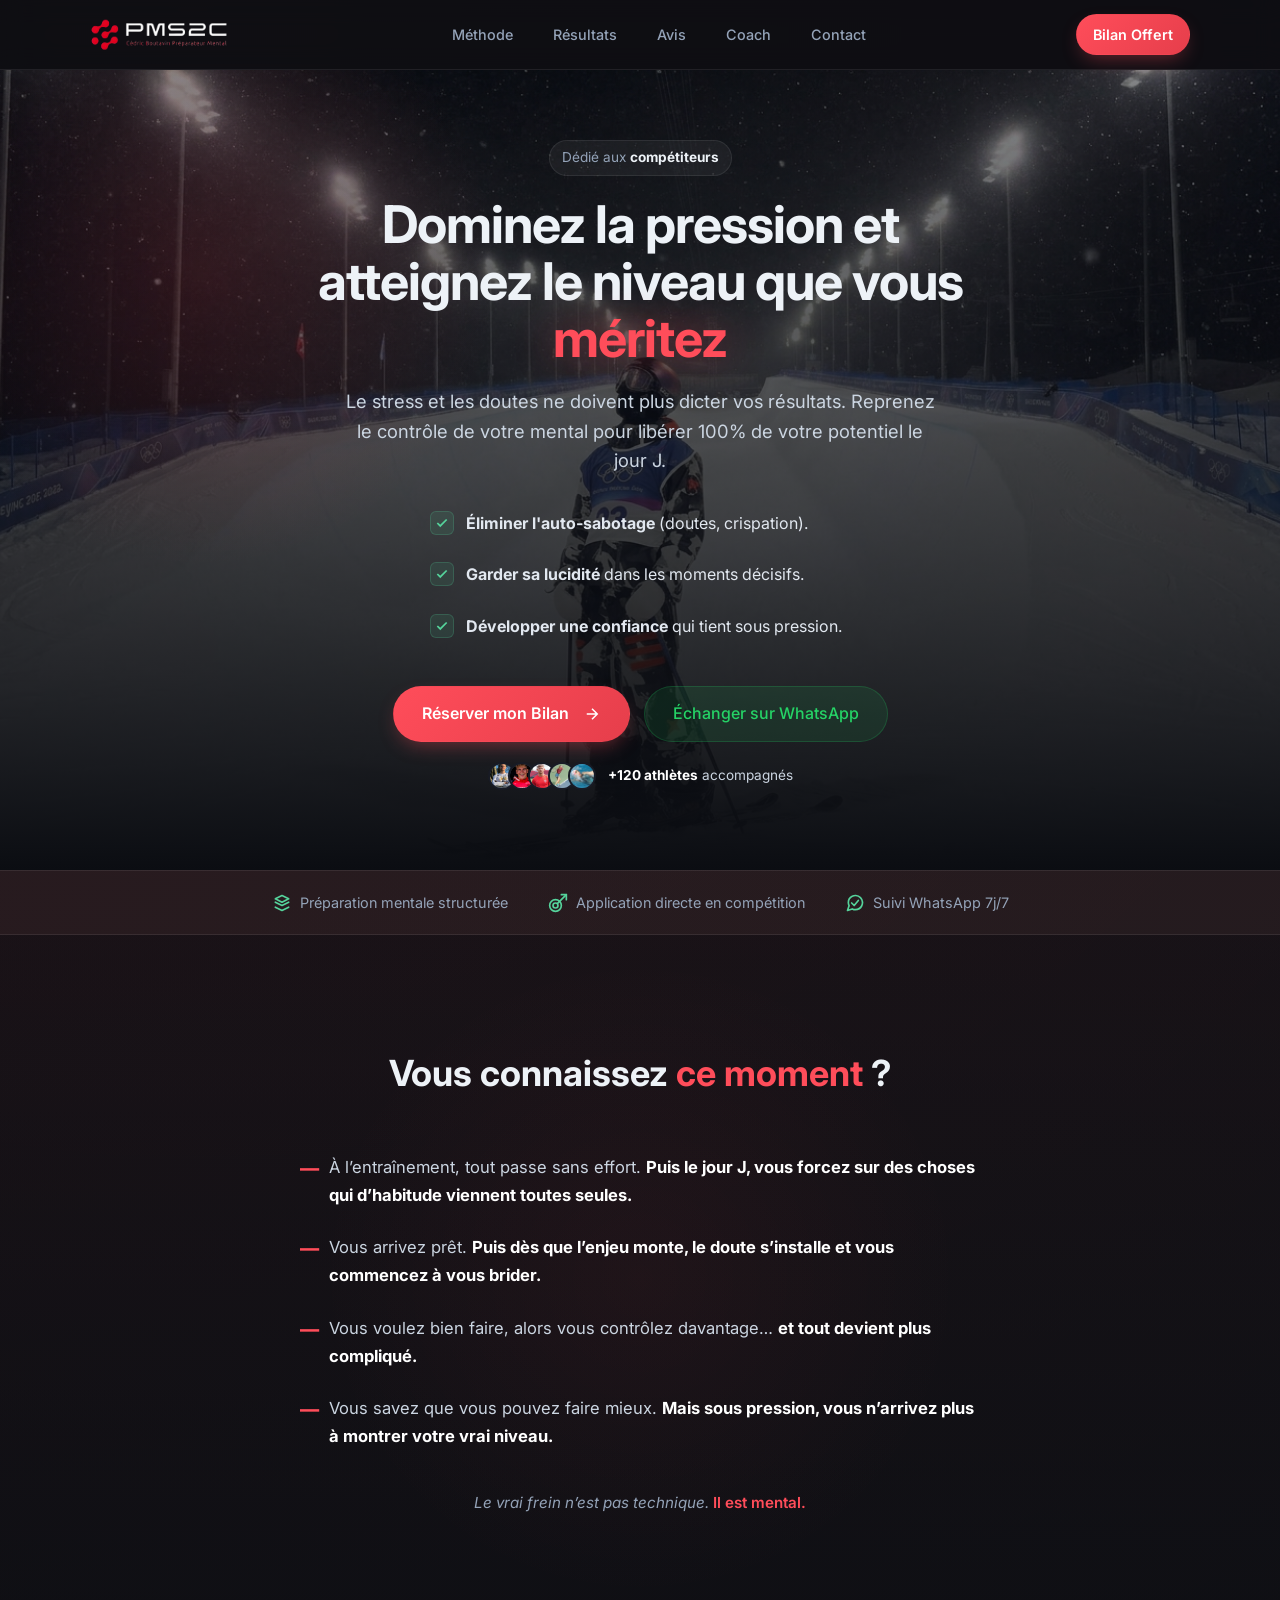
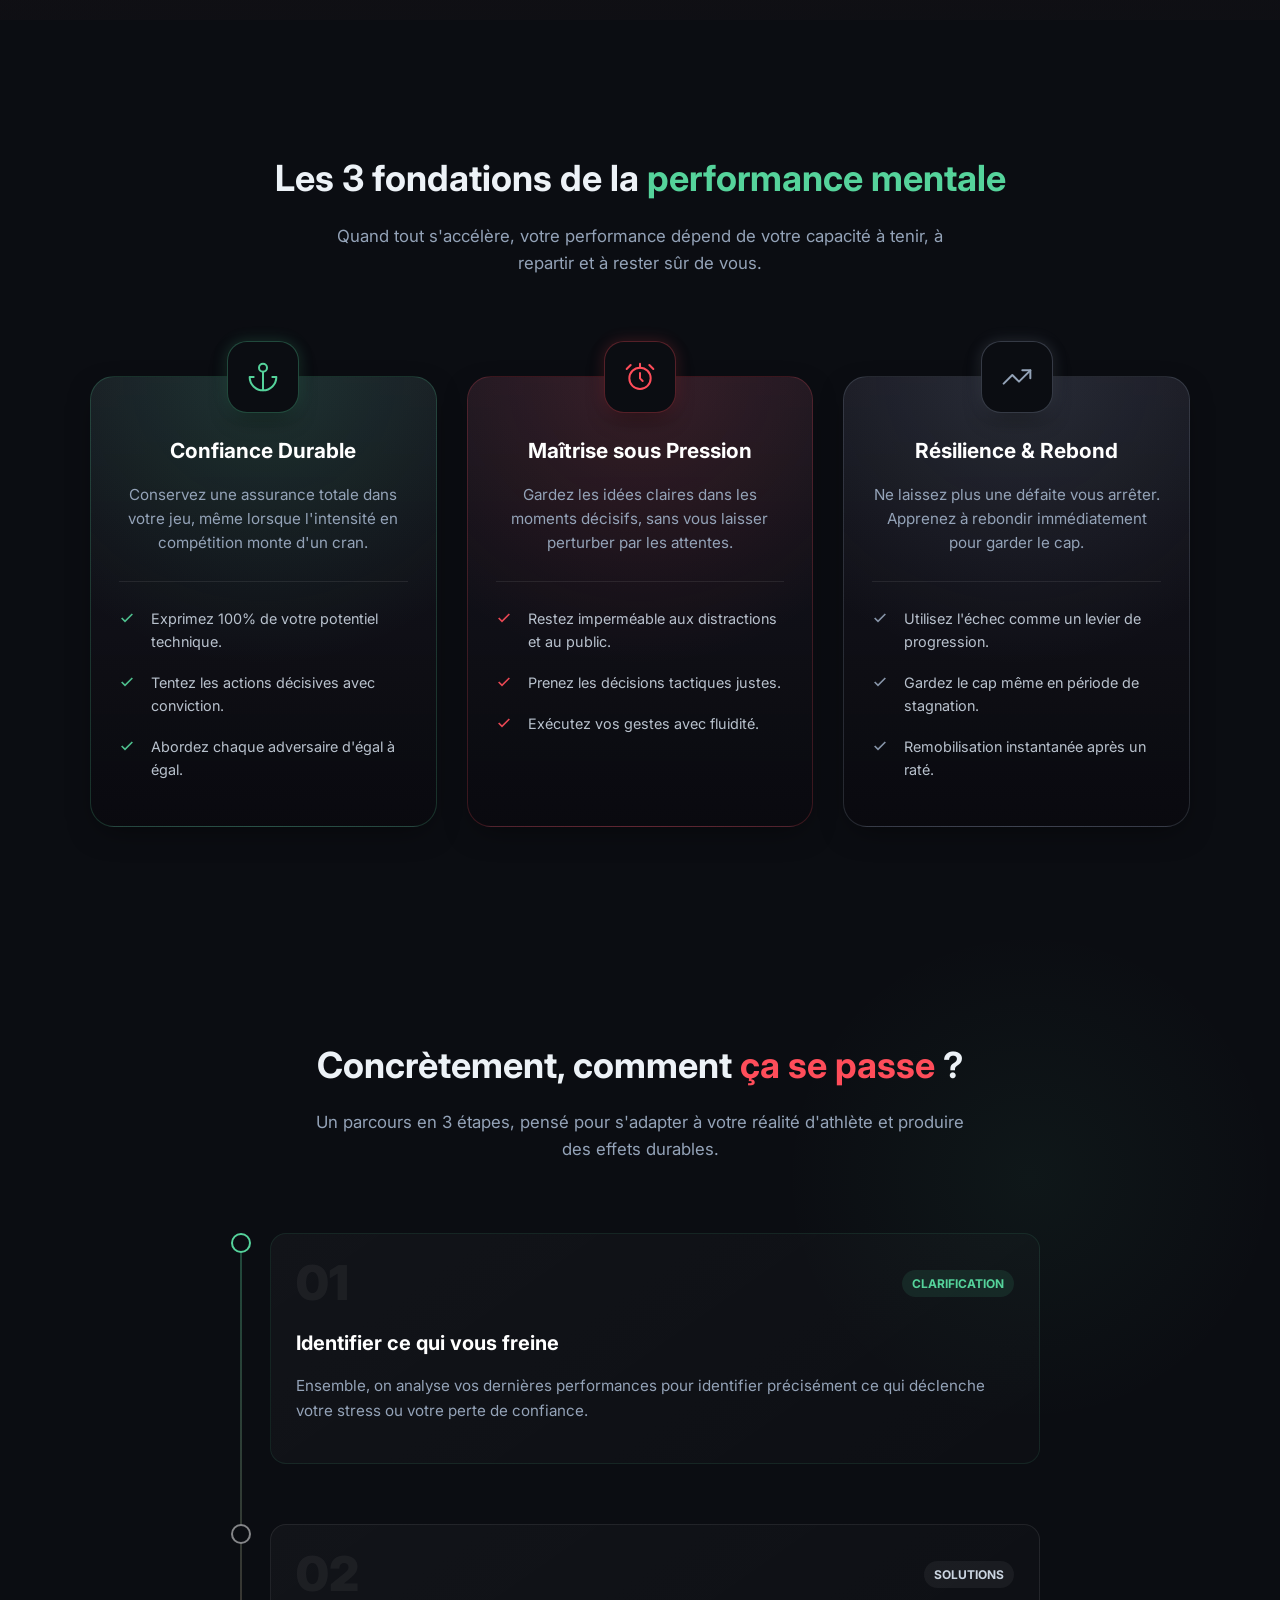
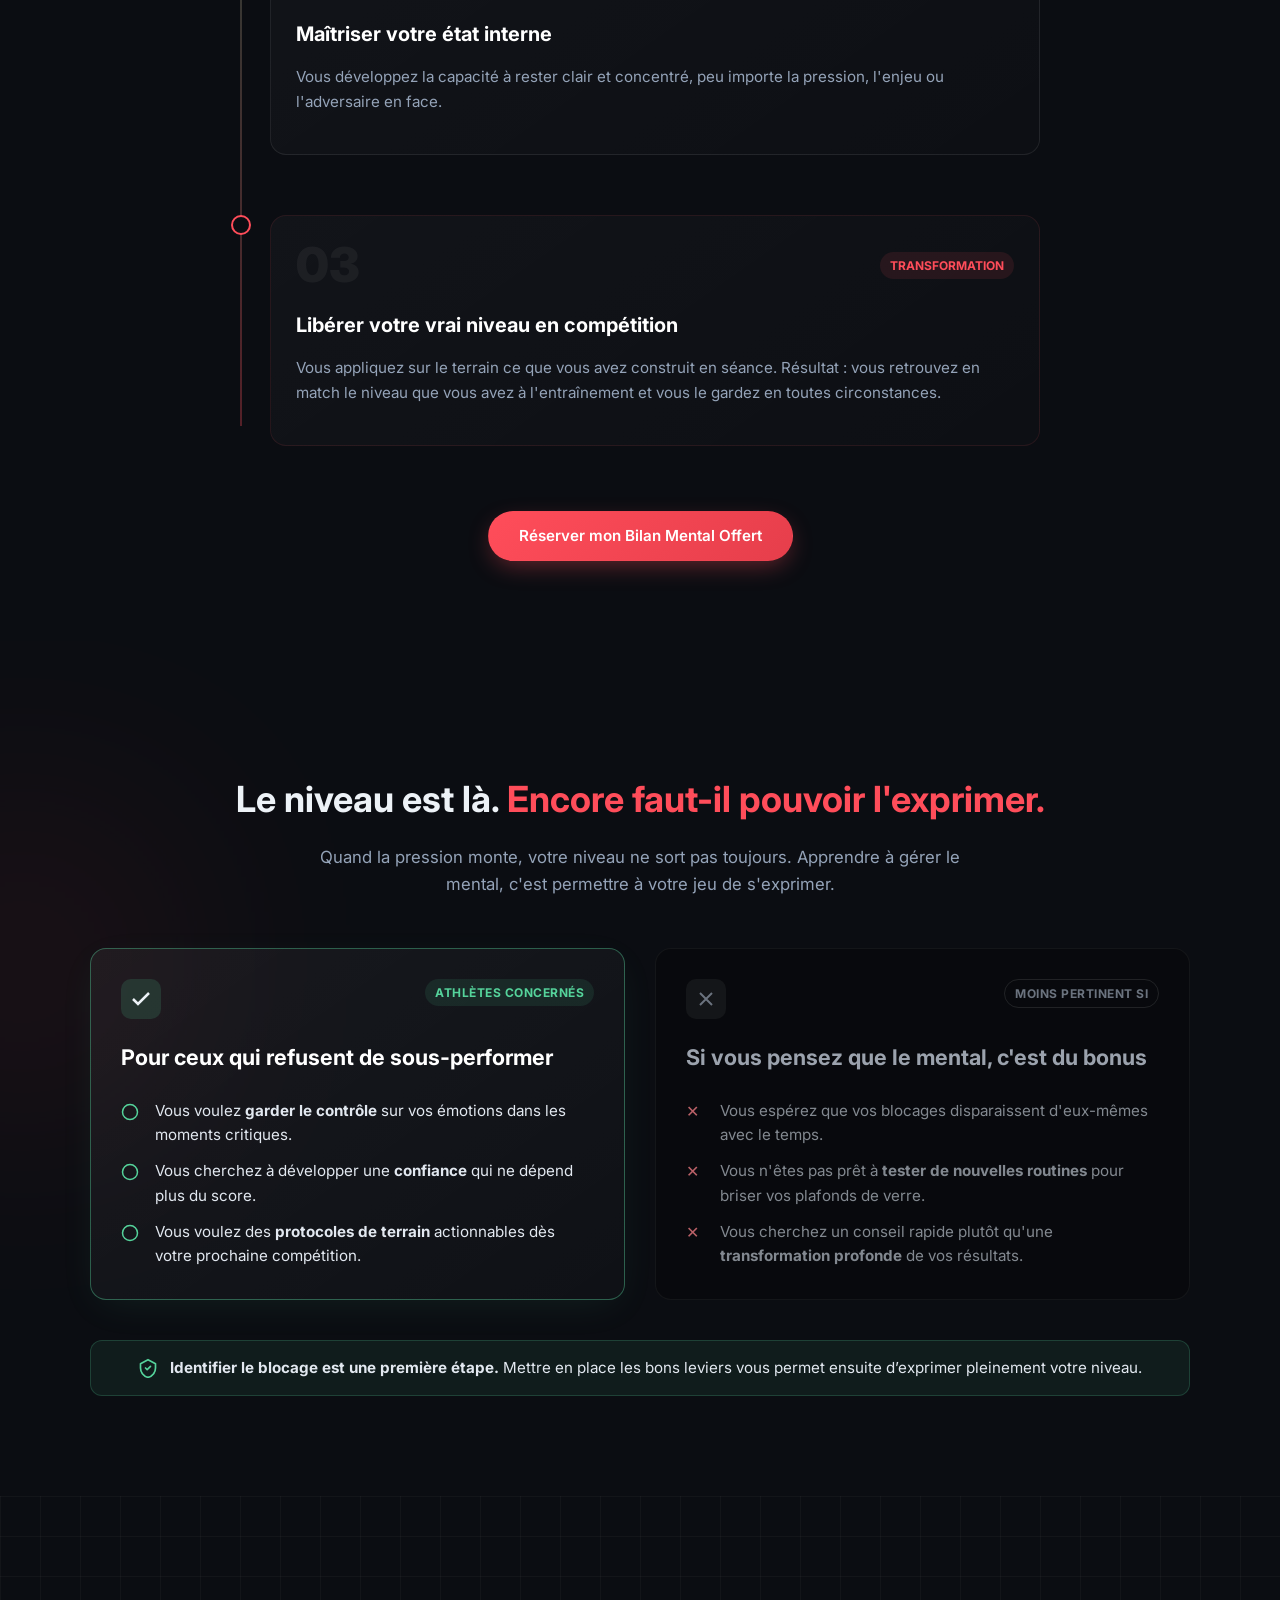
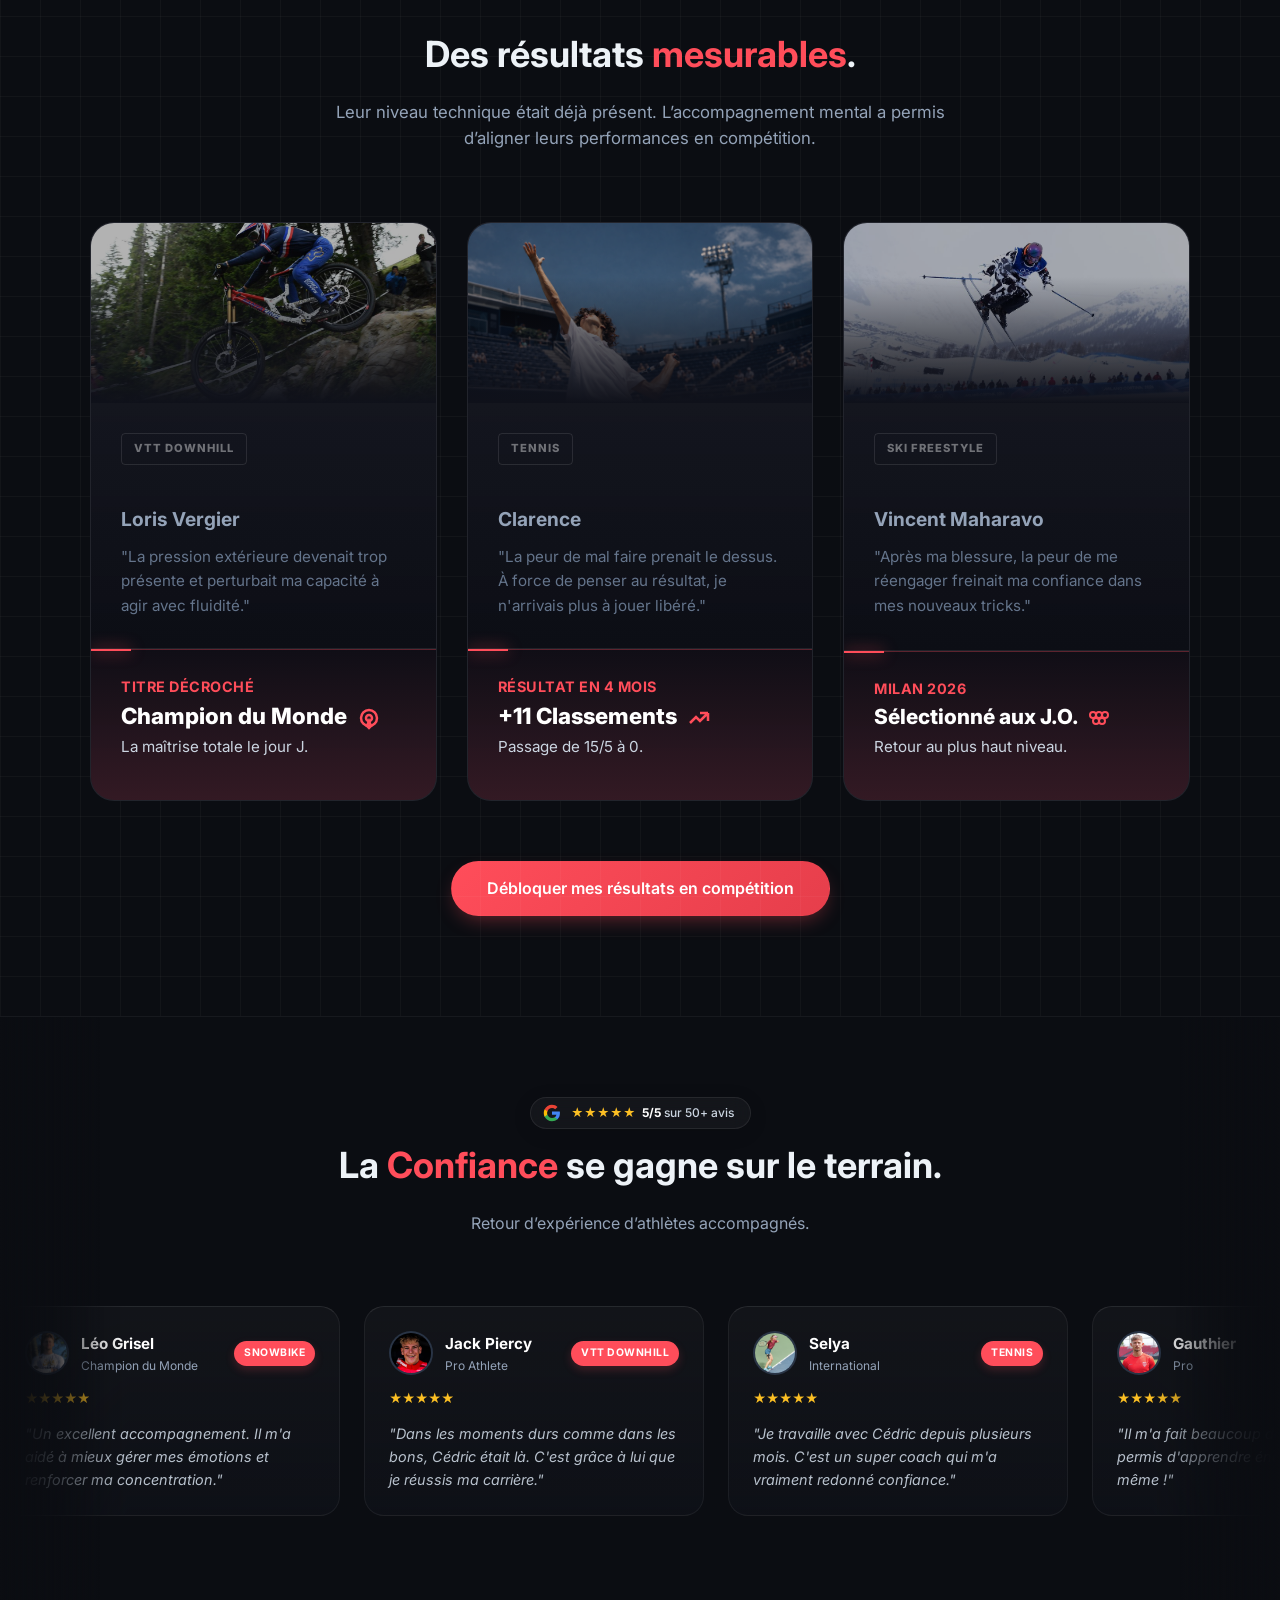
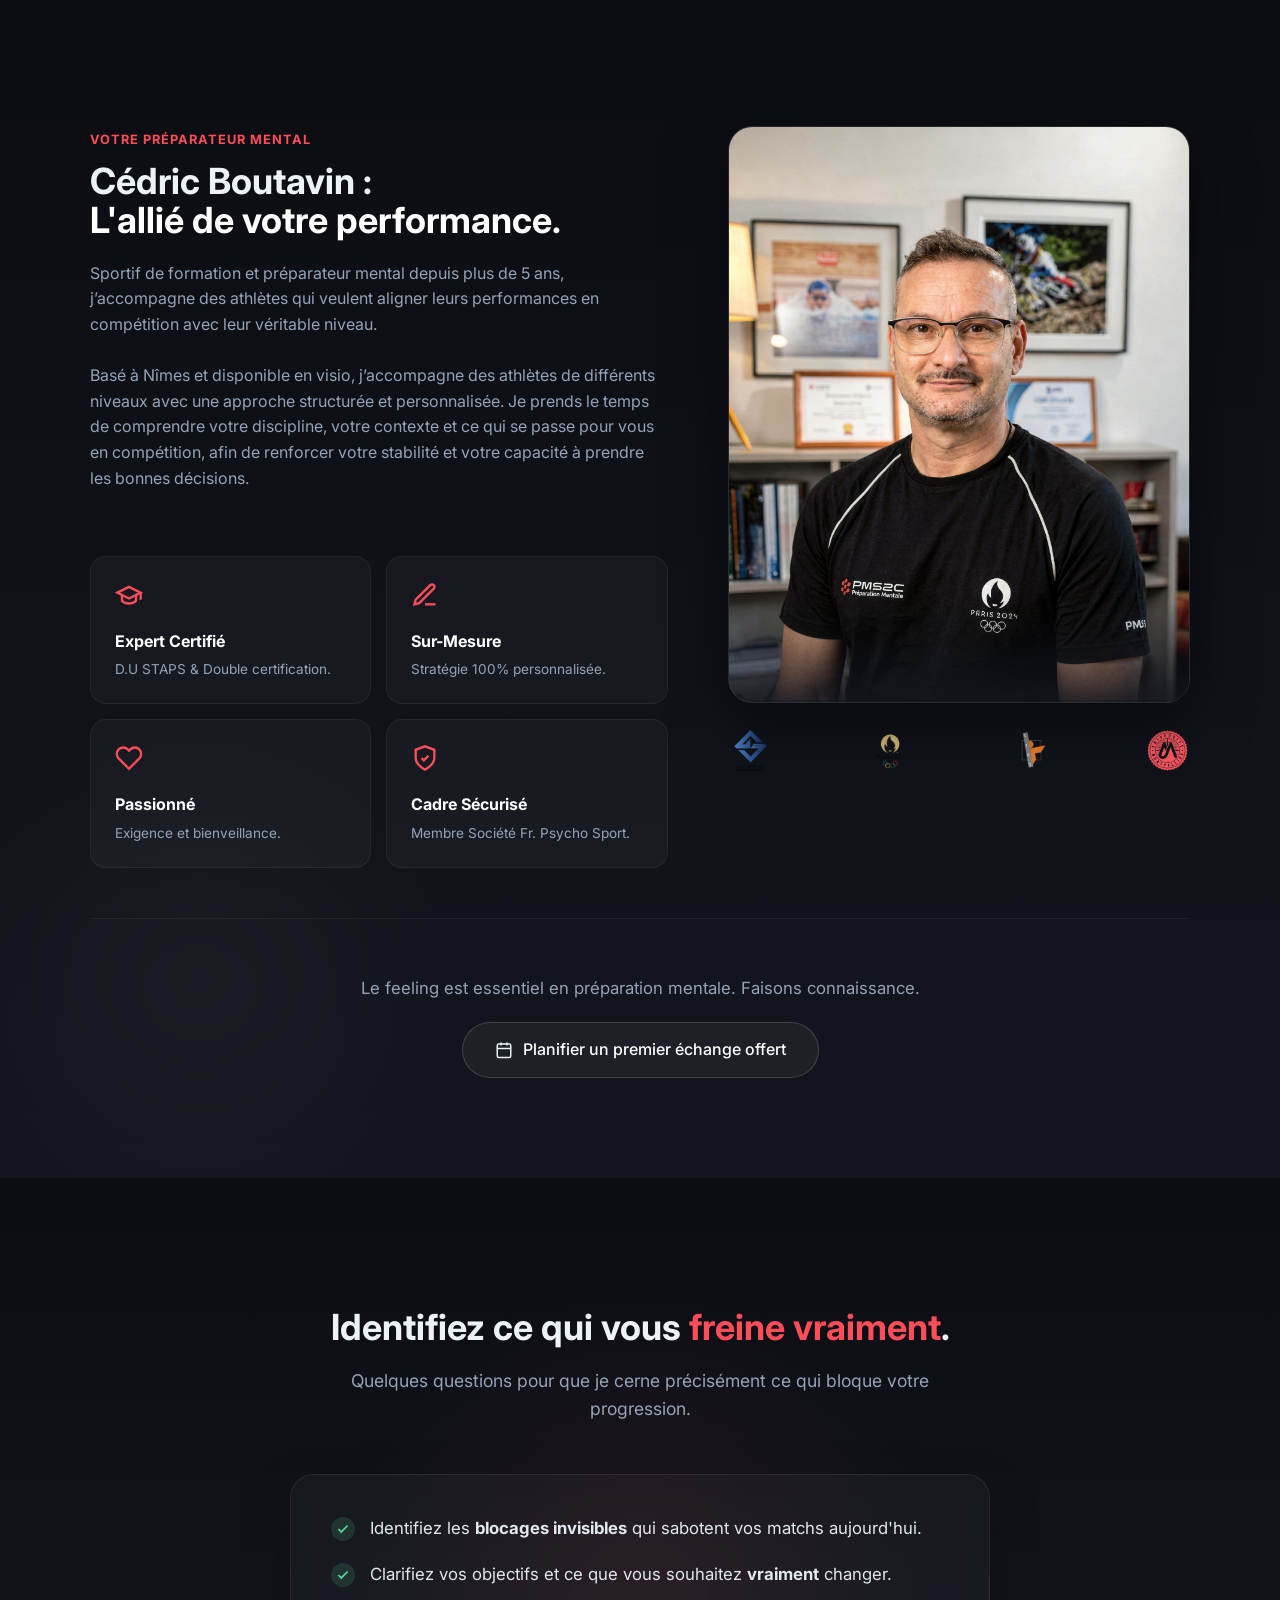
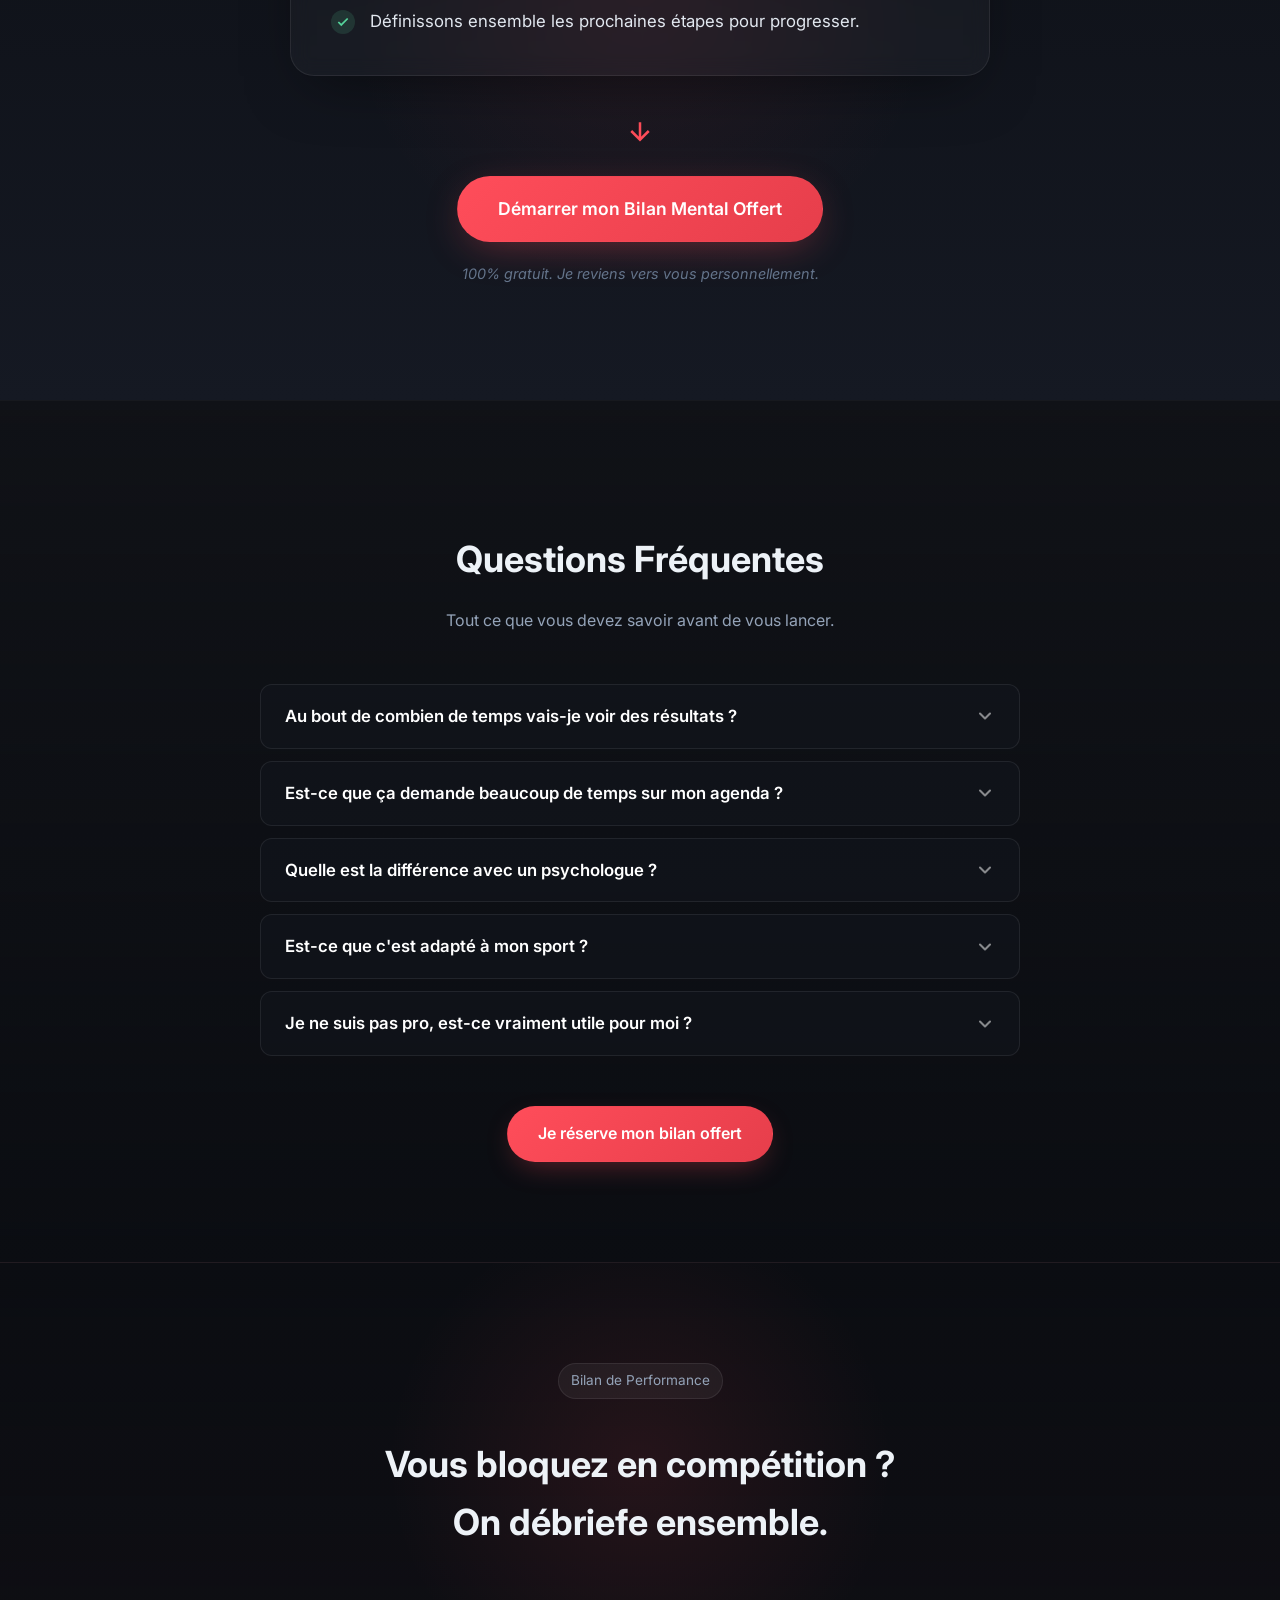
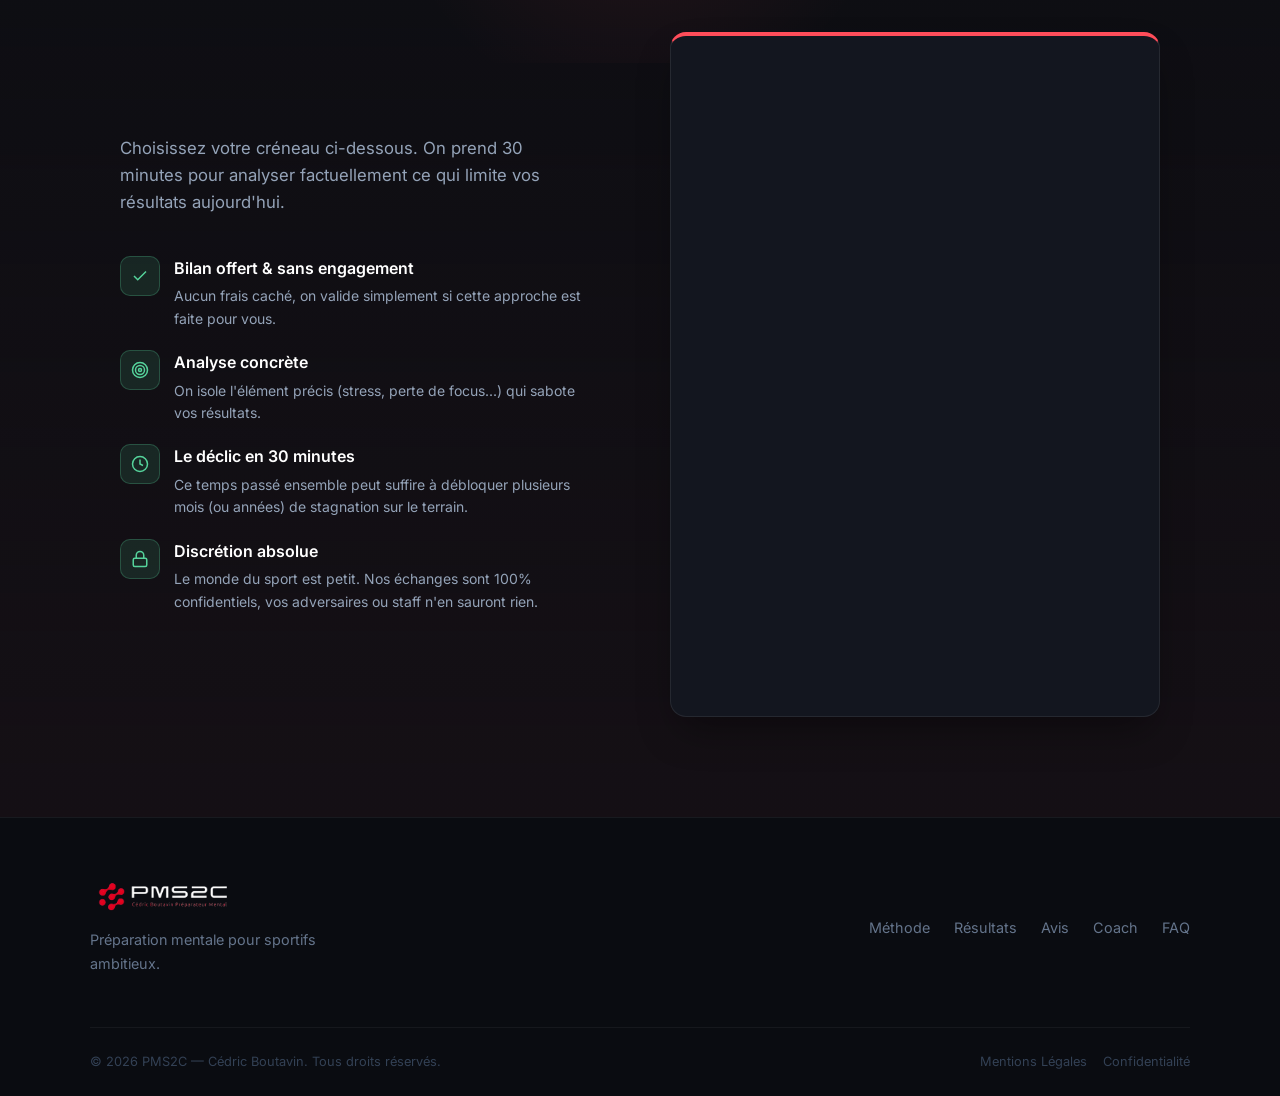
==== commit ee69aa20: "style: ajustement de la structure et de l'alignement du footer sur desktop" ====
--- a/index.html
+++ b/index.html
@@ -3900,20 +3900,19 @@
   <!-- FOOTER MULTI-COLONNES -->
   <footer style="background: #0a0c11; border-top: 1px solid rgba(255,255,255,0.06); padding: 60px 0 0;">
     <div class="wrap">
-      <div style="display:grid; grid-template-columns: 2fr 1fr; gap:40px; margin-bottom:50px;">
-
-        <!-- Col 1: Logo + description + réseaux -->
+      <div class="footer-top" style="display:flex; justify-content:space-between; align-items:center; flex-wrap:wrap; gap:40px; margin-bottom:50px;">
+
+        <!-- Col 1: Logo + description -->
         <div>
-          <img src="assets/images/logo-pms2c-bg.png" alt="PMS2C" style="height:38px; width:auto; margin-bottom:16px; display:block;">
-          <p style="font-size:0.9rem; color:#64748b; line-height:1.7; max-width:260px; margin:0 0 20px;">
+          <img src="assets/images/logo-pms2c-bg.png" alt="PMS2C" style="height:38px; width:auto; margin-bottom:12px; display:block;">
+          <p style="font-size:0.9rem; color:#64748b; line-height:1.7; max-width:260px; margin:0; text-align:left;">
             Préparation mentale pour sportifs ambitieux.
           </p>
         </div>
 
         <!-- Col 2: Navigation -->
         <div>
-          <p style="font-weight:600; color:white; font-size:0.85rem; text-transform:uppercase; letter-spacing:0.05em; margin:0 0 16px;">Navigation</p>
-          <ul style="display:flex; flex-direction:column; gap:10px;">
+          <ul class="footer-nav" style="display:flex; gap:24px; margin:0; padding:0; list-style:none; flex-wrap:wrap;">
             <li><a href="#methode" style="color:#64748b; font-size:0.9rem; transition:color 0.2s;" onmouseover="this.style.color='white'" onmouseout="this.style.color='#64748b'">Méthode</a></li>
             <li><a href="#preuves" style="color:#64748b; font-size:0.9rem; transition:color 0.2s;" onmouseover="this.style.color='white'" onmouseout="this.style.color='#64748b'">Résultats</a></li>
             <li><a href="#temoignages" style="color:#64748b; font-size:0.9rem; transition:color 0.2s;" onmouseover="this.style.color='white'" onmouseout="this.style.color='#64748b'">Avis</a></li>
@@ -3921,8 +3920,6 @@
             <li><a href="#faq" style="color:#64748b; font-size:0.9rem; transition:color 0.2s;" onmouseover="this.style.color='white'" onmouseout="this.style.color='#64748b'">FAQ</a></li>
           </ul>
         </div>
-
-
       </div>
 
       <!-- Footer bottom -->
@@ -3938,42 +3935,29 @@
     <!-- Footer responsive -->
     <style>
       @media (max-width: 900px) {
-        footer > .wrap > div:first-child {
-          grid-template-columns: 1fr 1fr !important;
-          gap: 40px !important;
-        }
-        footer > .wrap > div:first-child > div:first-child {
-          grid-column: 1 / -1;
+        .footer-top {
+          flex-direction: column !important;
+          align-items: flex-start !important;
         }
       }
       @media (max-width: 600px) {
         footer { padding: 40px 0 0 !important; }
-        footer > .wrap > div:first-child {
-          grid-template-columns: 1fr !important;
-          gap: 40px !important;
+        .footer-top {
+          align-items: center !important;
+          text-align: center !important;
           margin-bottom: 30px !important;
         }
-        /* Centrer tout le footer sur mobile */
-        footer > .wrap > div:first-child > div {
-          display: flex;
-          flex-direction: column;
-          align-items: center;
-          text-align: center;
-        }
-        /* Réduire la largeur max pour forcer le centrage des paragraphes */
-        footer p { margin-left: auto !important; margin-right: auto !important; text-align: center !important; }
-        
-        /* Centrer les listes et conteneurs Flex inline */
-        footer ul { align-items: center !important; }
-        footer [style*="display:flex"] { justify-content: center !important; }
-        
-        /* Rendre les icônes de contact et réseaux centrés */
-        footer ul li { justify-content: center !important; }
-        
-        /* Clics plus faciles sur les liens mobile */
-        footer ul li a { display: inline-block; padding: 6px 0; }
-        
-        /* Zone légale tout en bas */
+        .footer-top img {
+          margin-left: auto !important;
+          margin-right: auto !important;
+        }
+        .footer-top p {
+          text-align: center !important;
+        }
+        .footer-nav {
+          justify-content: center !important;
+          gap: 16px !important;
+        }
         .footer-bottom {
           flex-direction: column !important;
           gap: 20px !important;
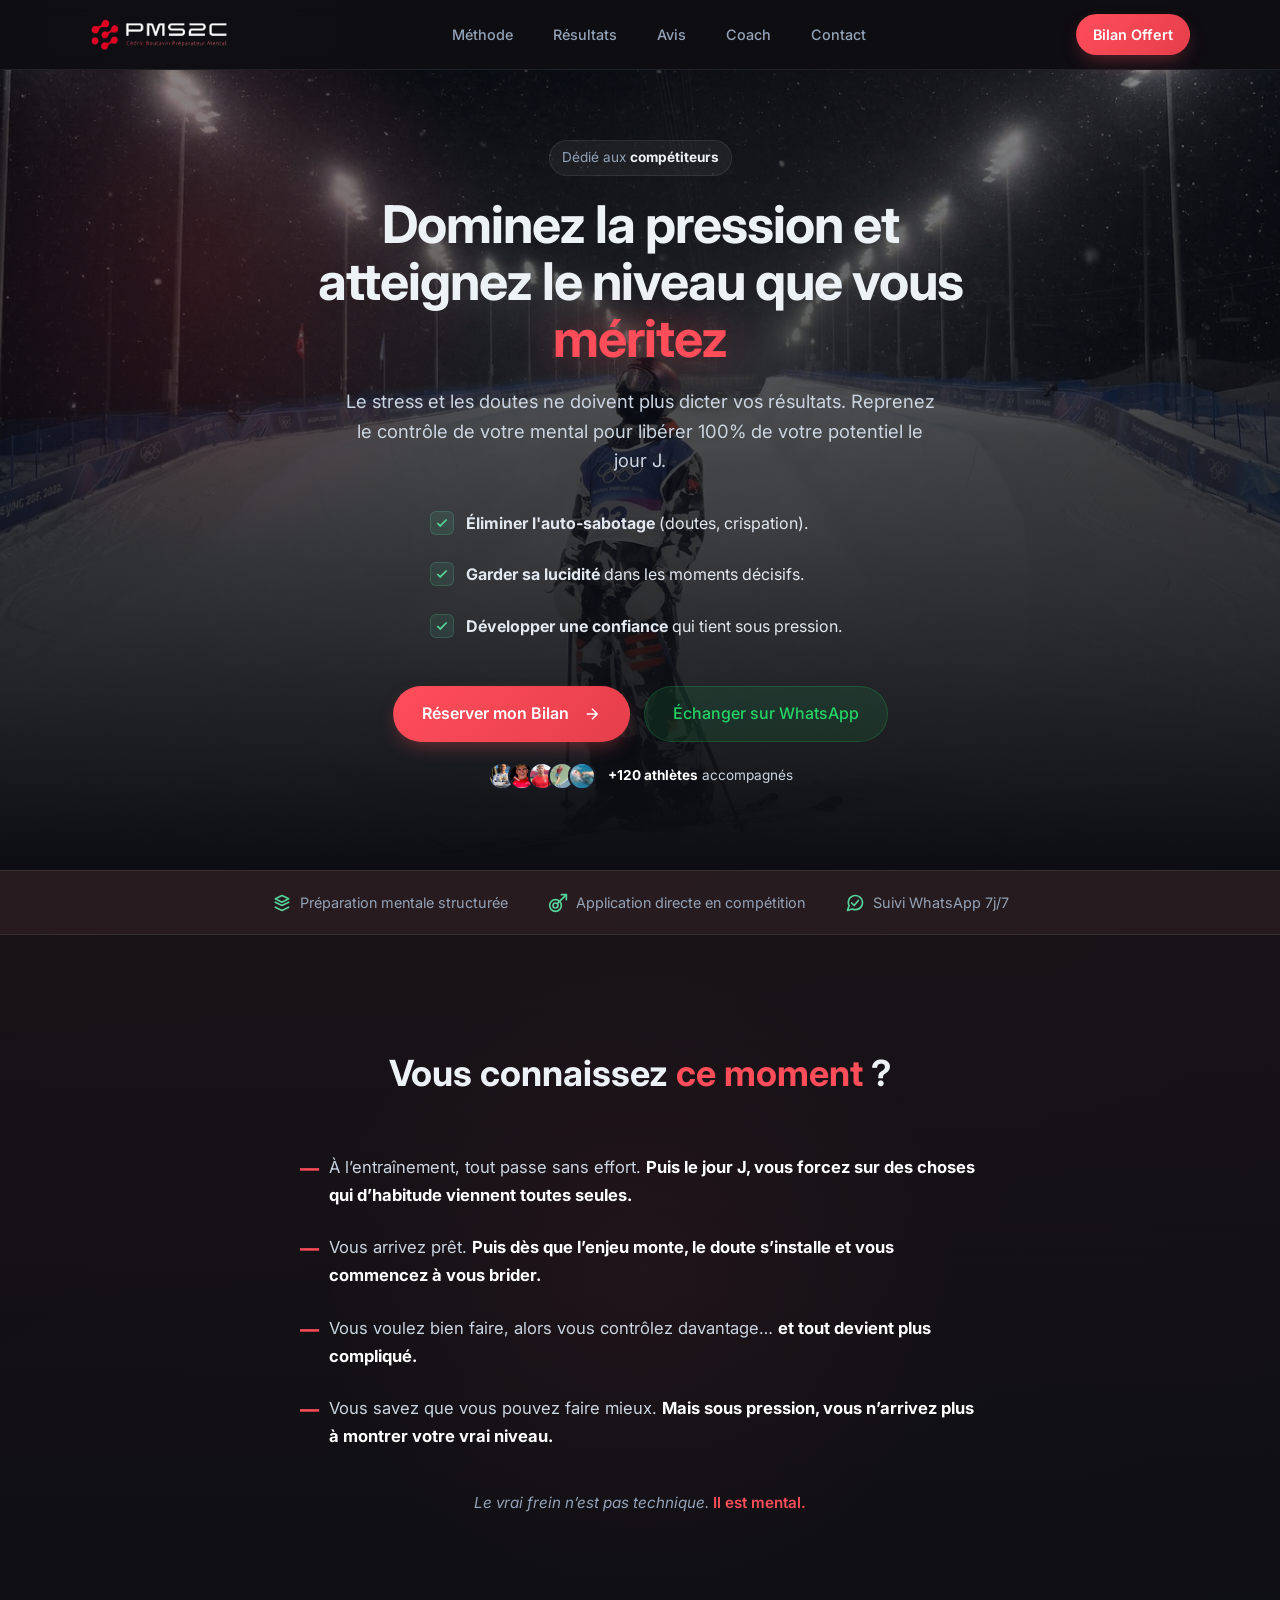
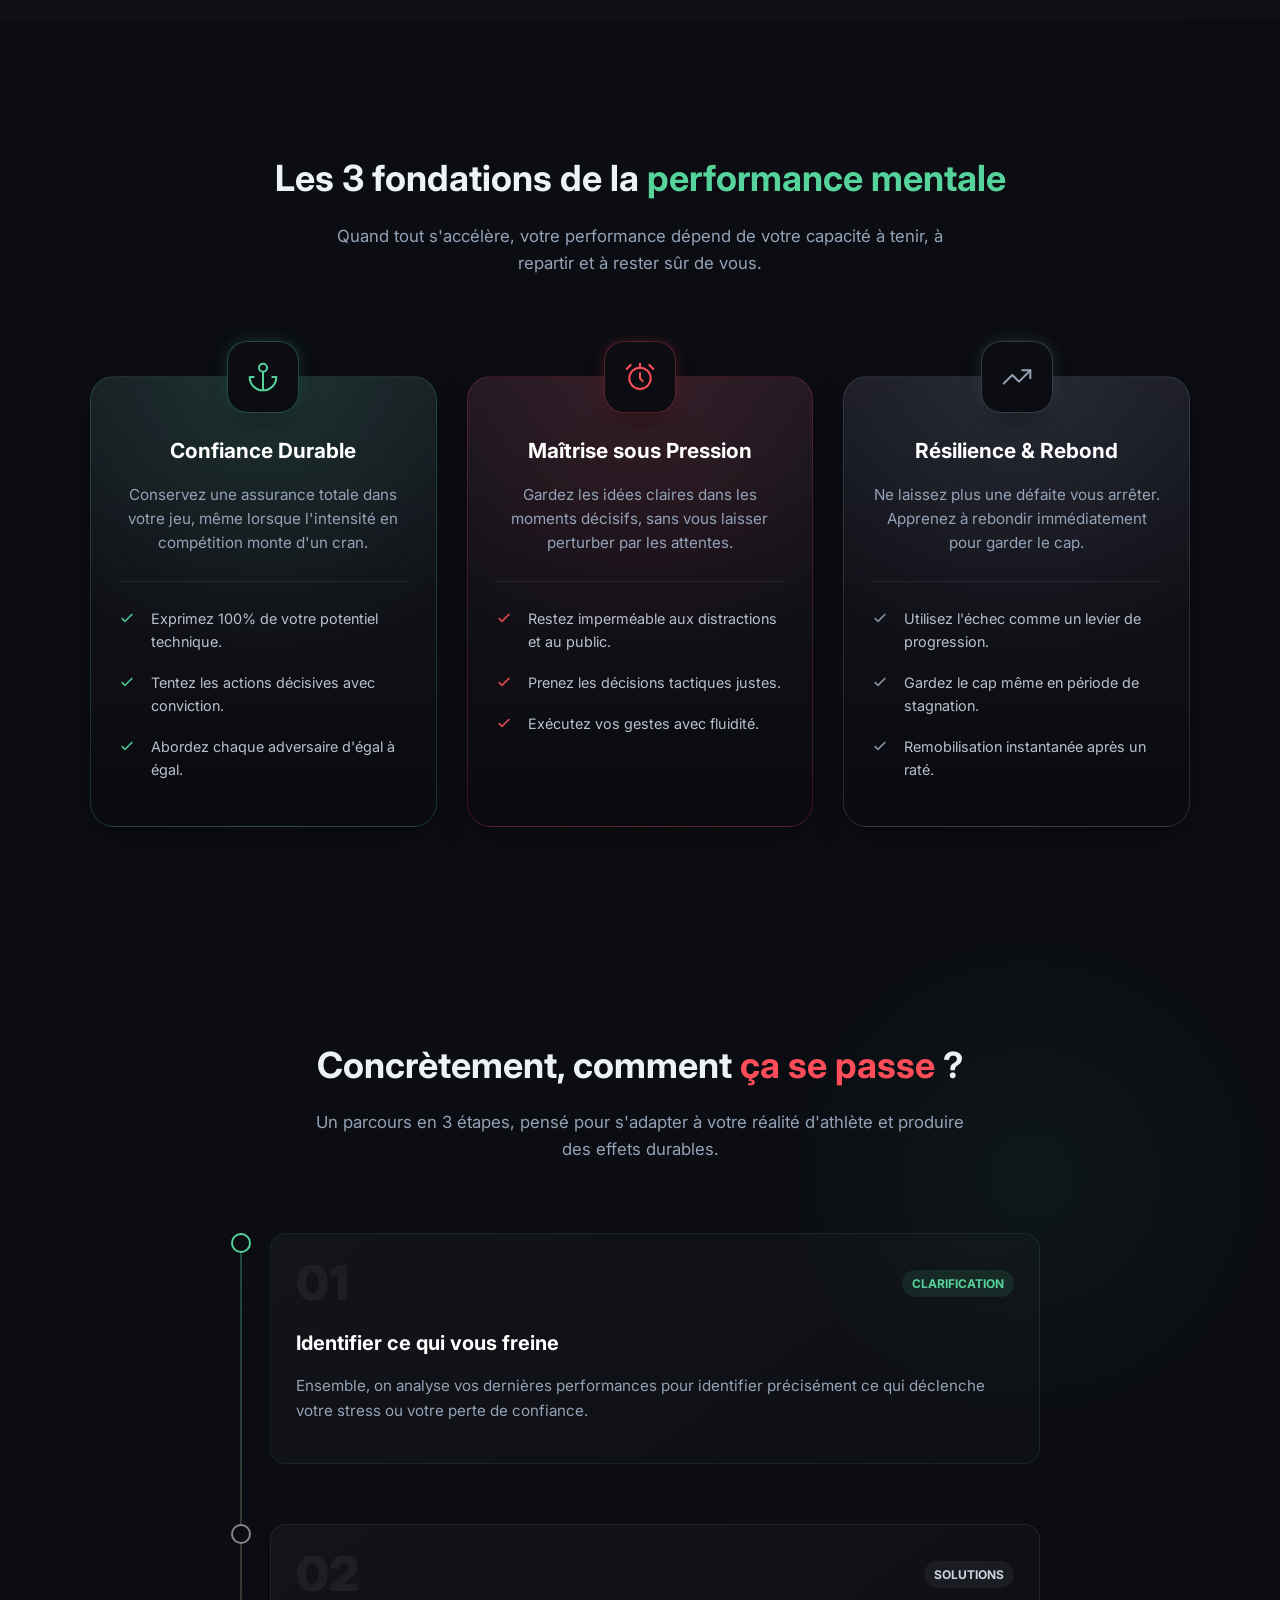
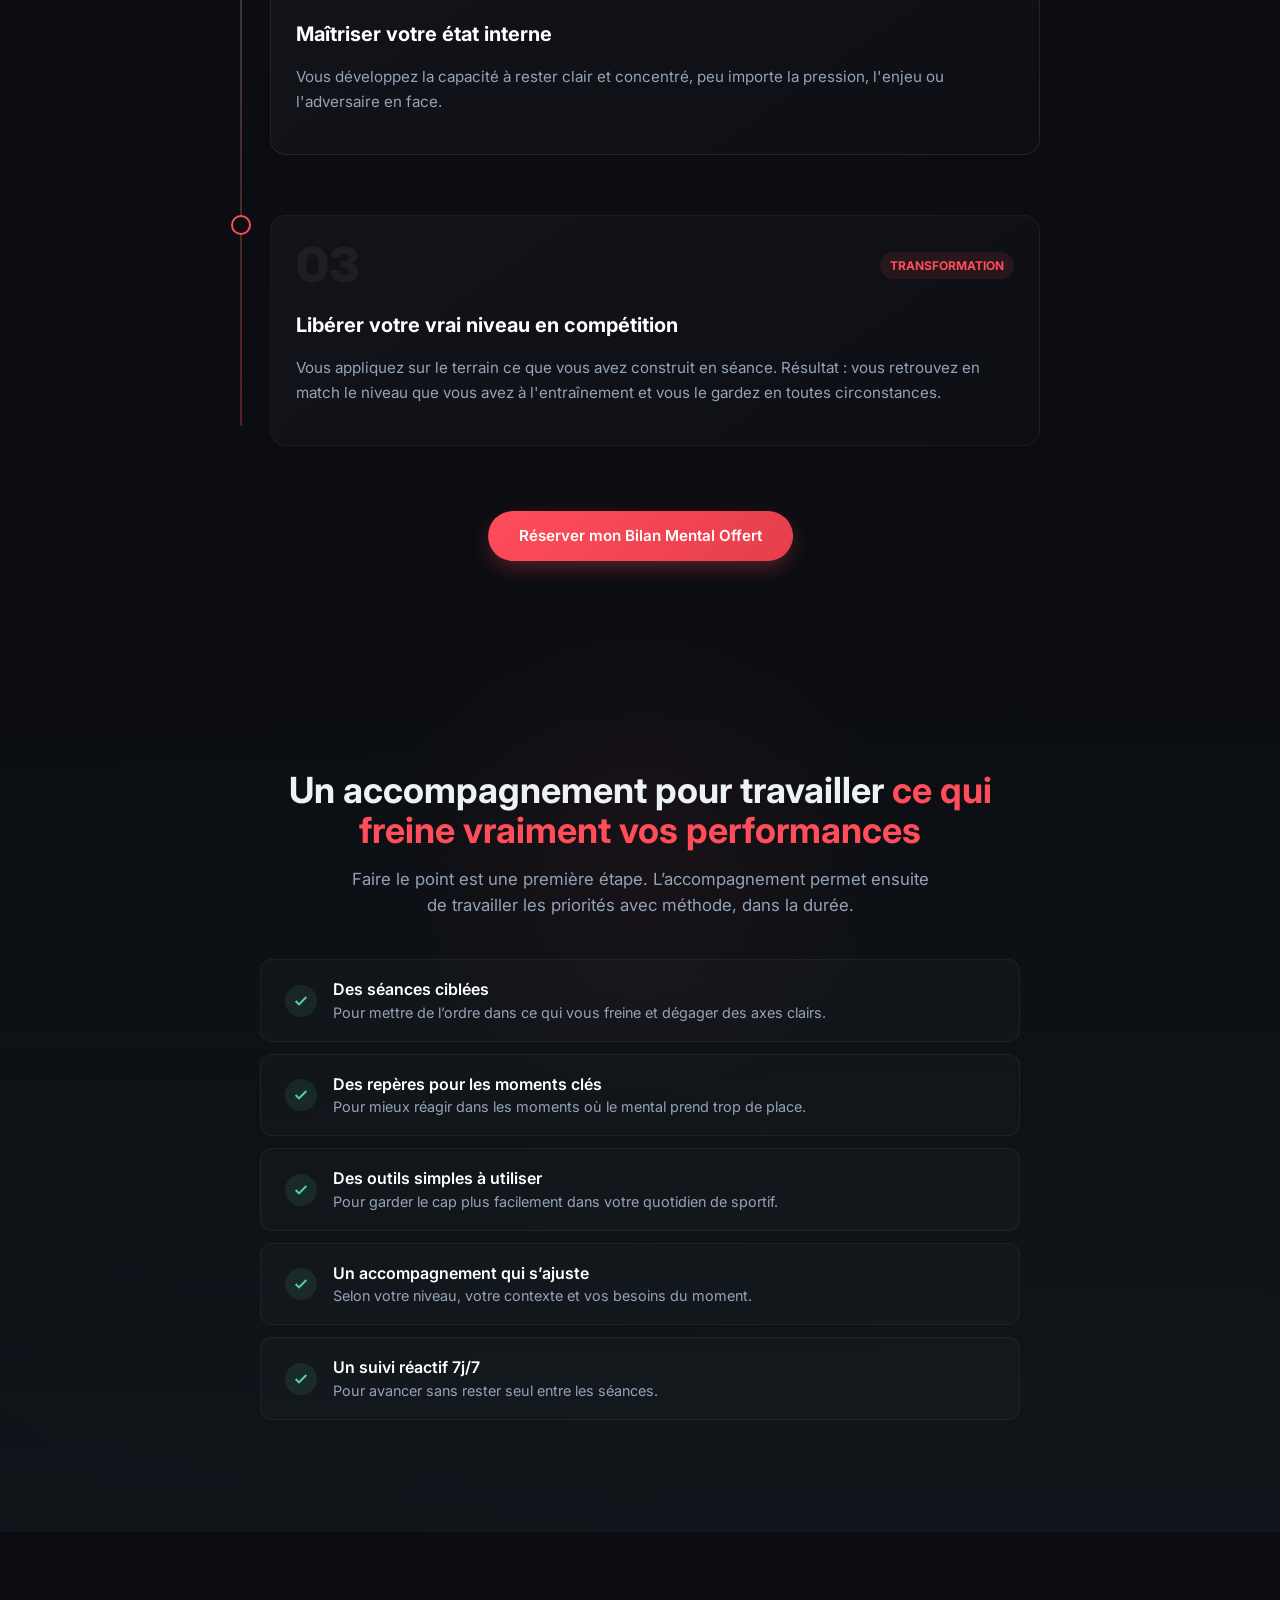
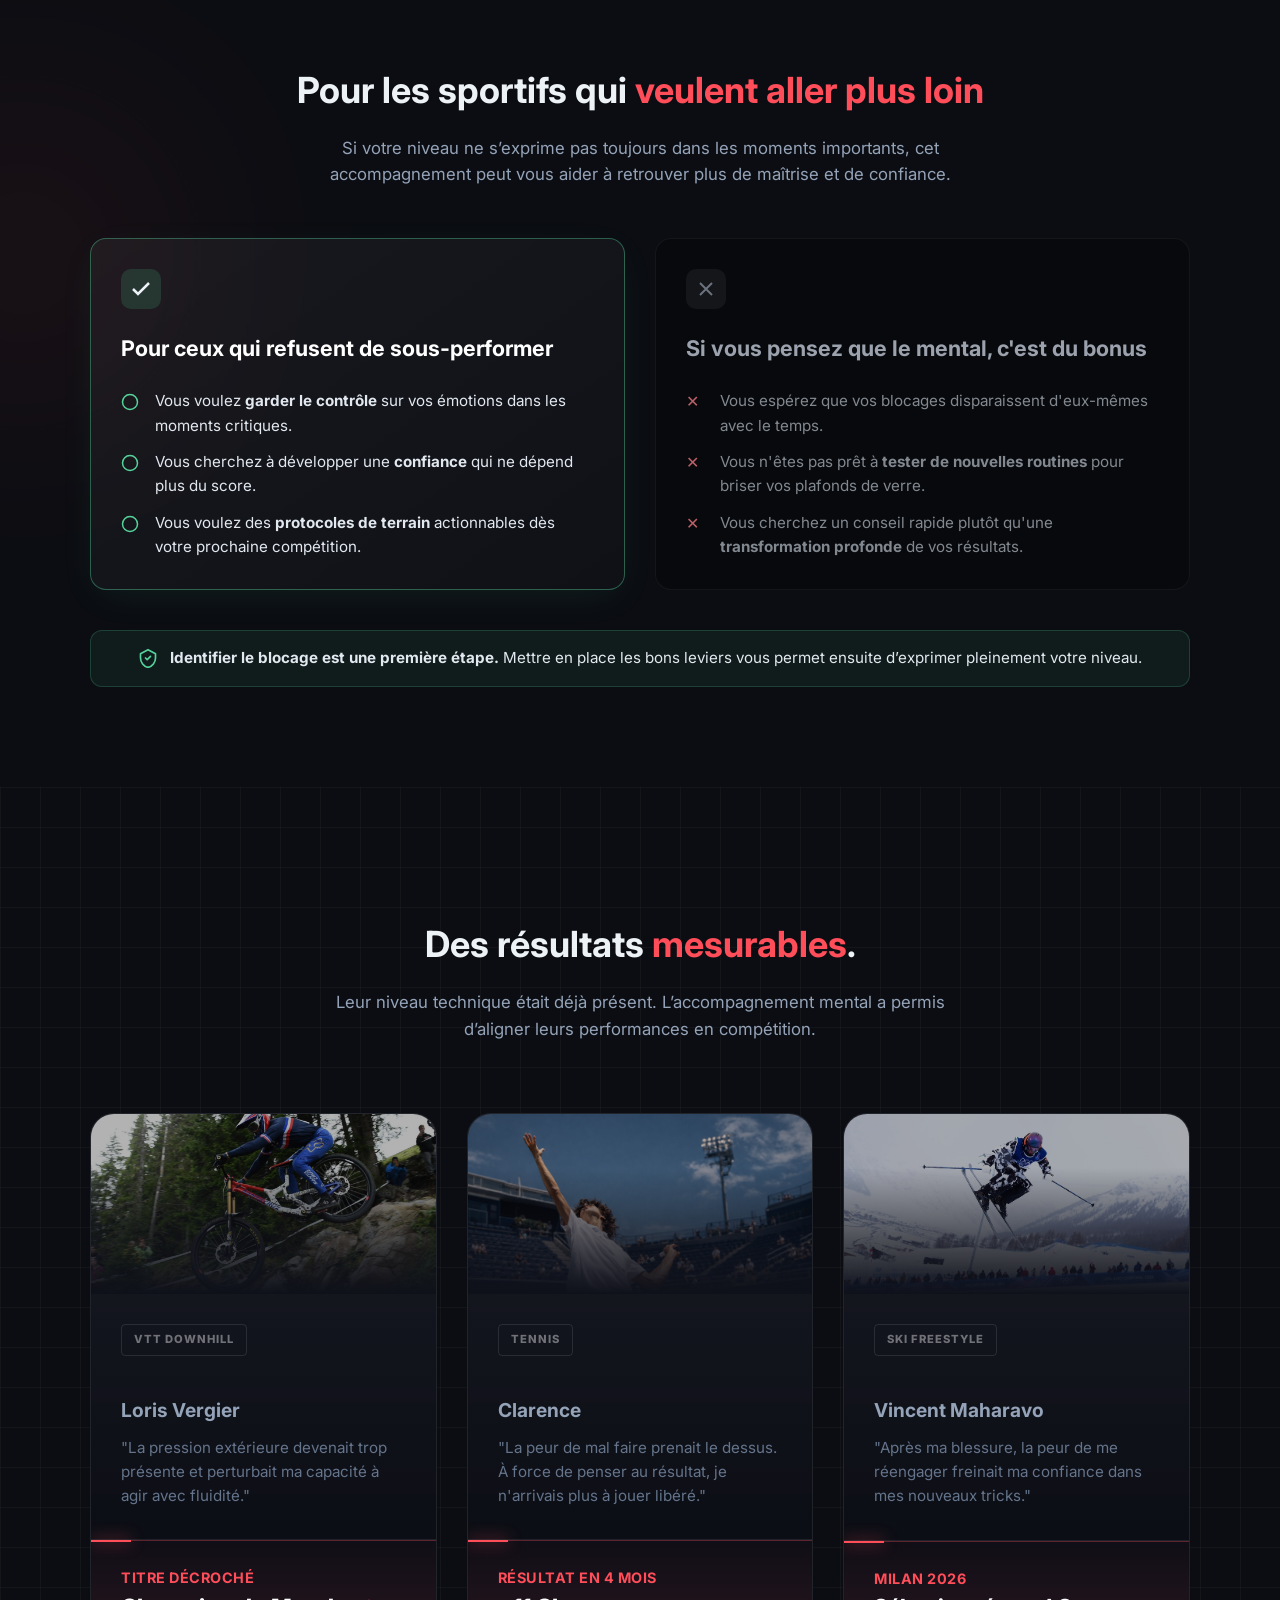
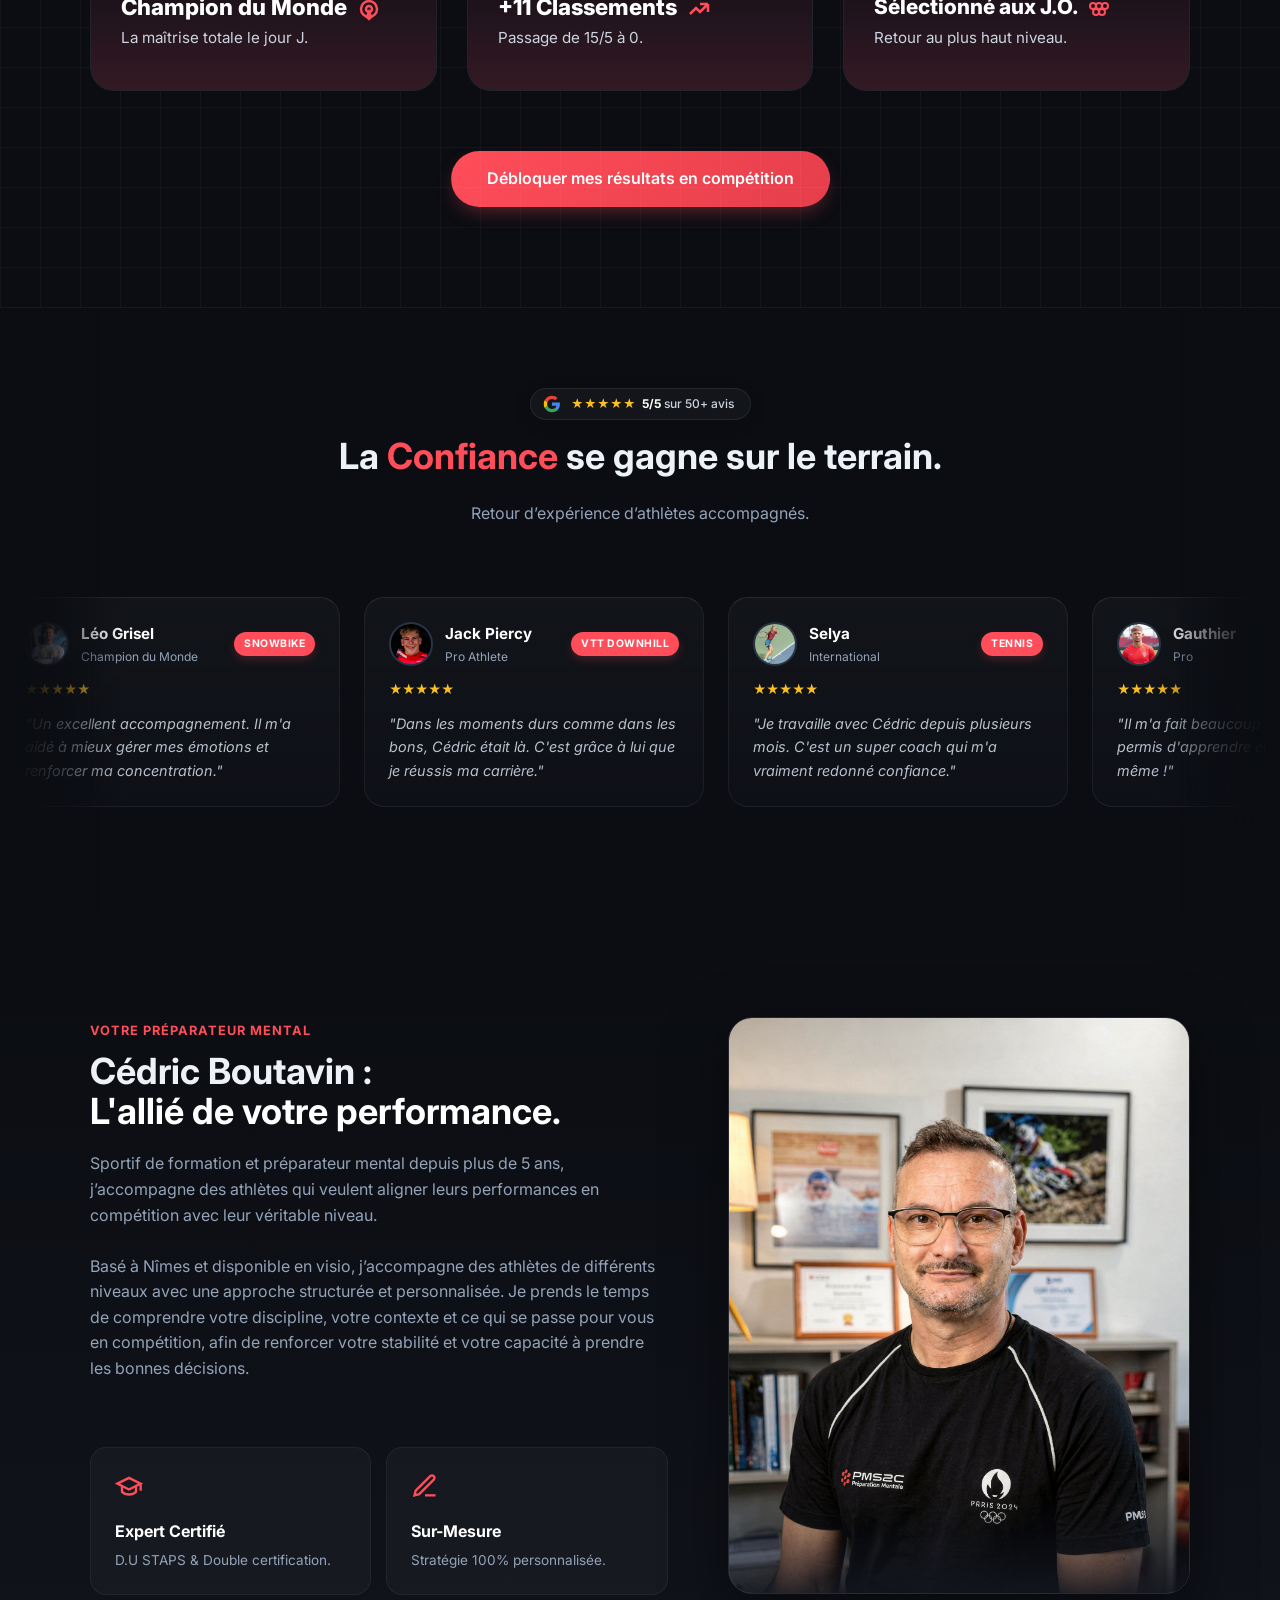
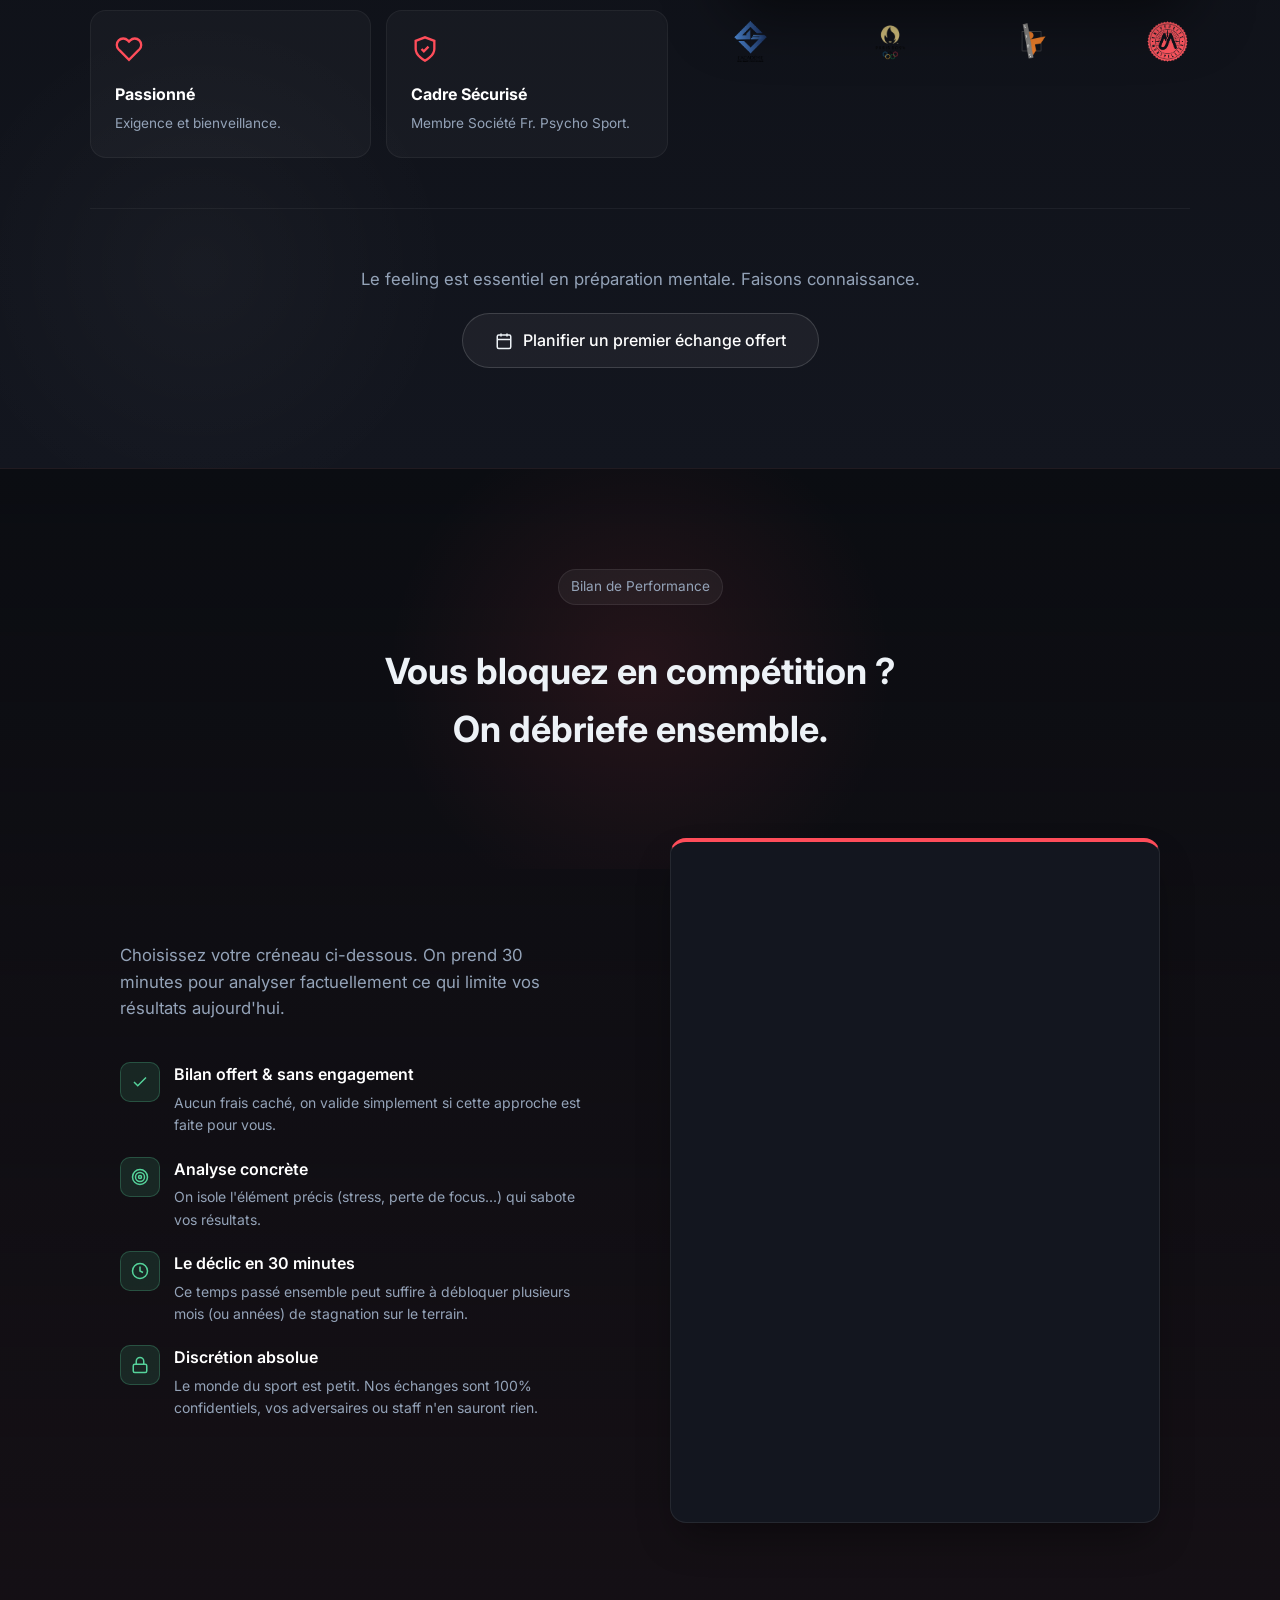
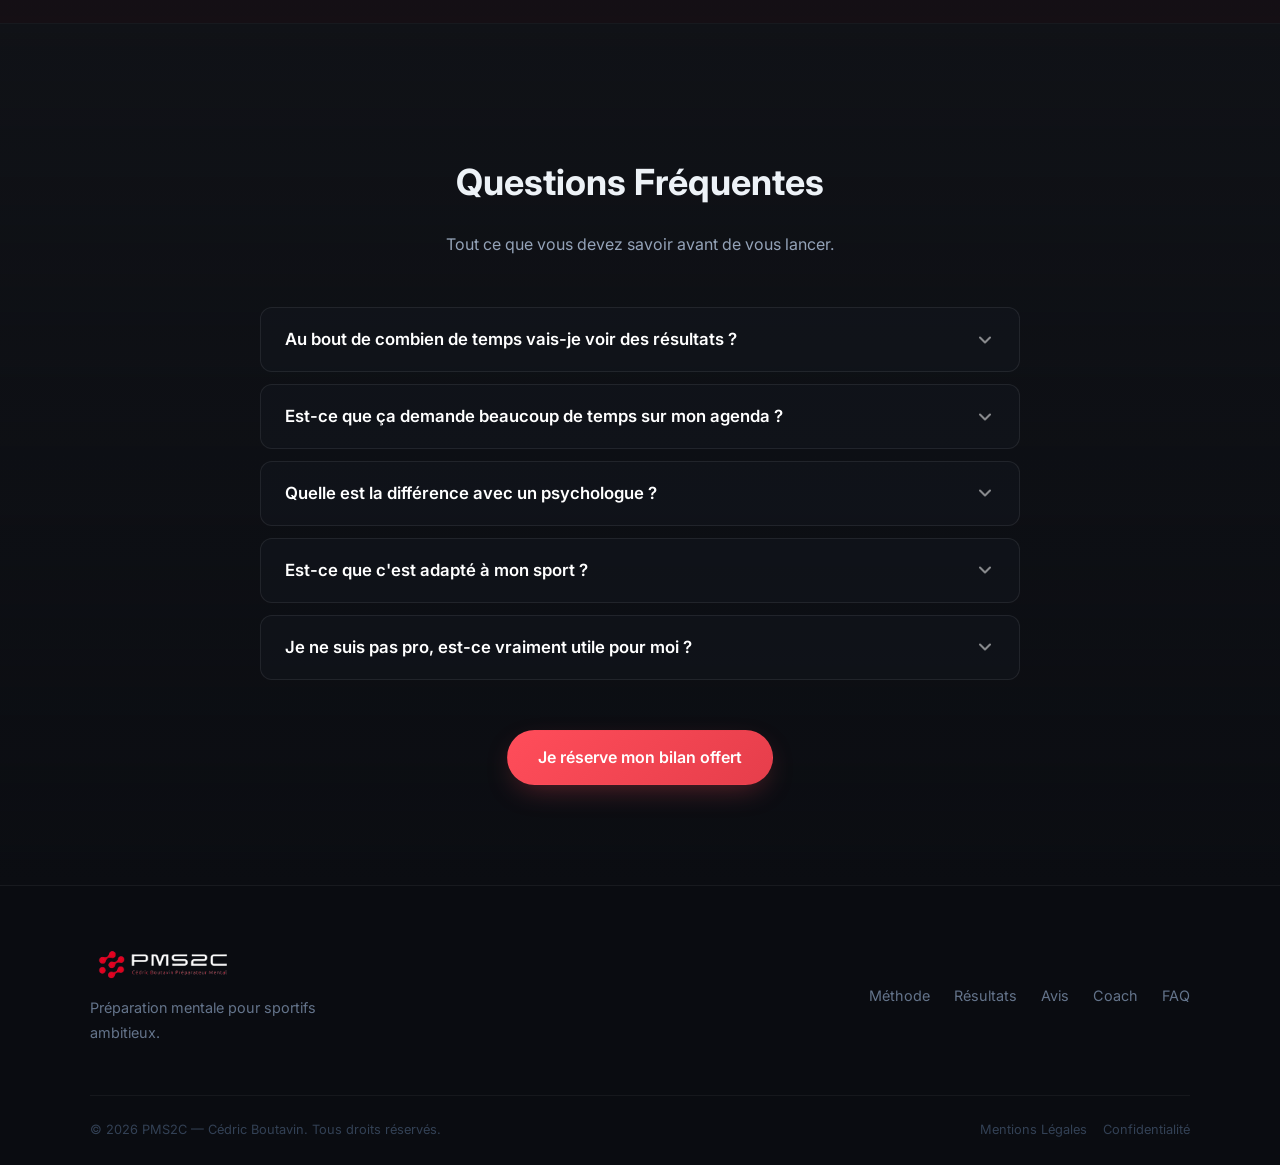
==== commit 6bef1941: "feat: restructure index.html with accompaniment and updated pour-qui sections" ====
--- a/index.html
+++ b/index.html
@@ -14,14 +14,24 @@
   <!-- End Google Tag Manager -->
   <meta charset="utf-8" />
   <meta name="viewport" content="width=device-width, initial-scale=1" />
-  <title>Préparation Mentale Sportive — Libérez votre potentiel</title>
+  <title>PMS2C — Coaching Mental pour Athlètes Compétiteurs</title>
   <meta name="description"
-    content="Coaching mental pour compétiteurs : gérez le stress, boostez votre confiance et performez quand ça compte. Bilan offert." />
+    content="+120 athlètes accompagnés. Méthode concrète pour dominer la pression, retrouver confiance et performer à votre vrai niveau le jour J." />
+
+  <meta name="robots" content="index, follow" />
+  <link rel="canonical" href="https://www.pms2c.com/" />
 
   <meta property="og:type" content="website" />
-  <meta property="og:title" content="Préparation Mentale — Performez quand ça compte" />
-  <meta property="og:description"
-    content="Arrêtez de perdre vos moyens en compétition. Méthode concrète pour sportifs ambitieux." />
+  <meta property="og:url" content="https://www.pms2c.com/" />
+  <meta property="og:title" content="PMS2C — Coaching Mental pour Athlètes Compétiteurs" />
+  <meta property="og:description" content="+120 athlètes accompagnés. Méthode concrète pour dominer la pression, retrouver confiance et performer à votre vrai niveau le jour J." />
+  <meta property="og:image" content="https://www.pms2c.com/assets/images/logo-pms2c-bg.png" />
+  <meta property="og:site_name" content="PMS2C" />
+
+  <meta name="twitter:card" content="summary_large_image" />
+  <meta name="twitter:title" content="PMS2C — Coaching Mental pour Athlètes Compétiteurs" />
+  <meta name="twitter:description" content="+120 athlètes accompagnés. Méthode concrète pour dominer la pression, retrouver confiance et performer à votre vrai niveau le jour J." />
+  <meta name="twitter:image" content="https://www.pms2c.com/assets/images/logo-pms2c-bg.png" />
   <meta name="theme-color" content="#0b0d12" />
   <link rel="icon" type="image/png" href="assets/images/favicon.png" />
   <link rel="preconnect" href="https://fonts.googleapis.com">
@@ -2202,8 +2212,143 @@
 
 
 
-  <!-- POUR QUI / PROFIL (Background Transition Hero -> Timeline) -->
-  <section id="pour-qui" style="position: relative; overflow: hidden; padding: 100px 0; background: var(--bg);">
+
+  <!-- ACCOMPAGNEMENT -->
+<section id="accompagnement" style="position: relative; overflow: hidden; padding: 100px 0; background: linear-gradient(180deg, var(--bg) 0%, rgba(19, 22, 31, 0.4) 100%);">
+    
+    <!-- Light Glow -->
+    <div style="position: absolute; top: -100px; left: 50%; transform: translateX(-50%); width: 600px; height: 600px; background: radial-gradient(circle, rgba(255, 77, 90, 0.05) 0%, transparent 60%); pointer-events: none; z-index: 0;"></div>
+
+    <style>
+      .acc-item {
+        background: rgba(255, 255, 255, 0.02);
+        border: 1px solid rgba(255, 255, 255, 0.05);
+        border-radius: 12px;
+        padding: 18px 24px;
+        margin-bottom: 12px;
+        display: flex;
+        align-items: center;
+        gap: 16px;
+        transition: all 0.3s ease;
+        position: relative;
+        z-index: 1;
+      }
+      .acc-item:hover {
+        background: rgba(255, 255, 255, 0.04);
+        border-color: rgba(255, 255, 255, 0.1);
+        transform: translateY(-2px);
+      }
+      .acc-icon {
+        flex-shrink: 0;
+        width: 32px;
+        height: 32px;
+        background: rgba(85, 211, 155, 0.1);
+        border-radius: 50%;
+        display: flex;
+        align-items: center;
+        justify-content: center;
+        color: var(--accent);
+      }
+      .acc-text {
+        font-size: 1rem;
+        color: #e2e8f0;
+        font-weight: 500;
+        line-height: 1.4;
+      }
+      @media (max-width: 768px) {
+        .acc-item {
+          padding: 16px;
+          gap: 12px;
+        }
+        .acc-text {
+          font-size: 0.95rem;
+        }
+      }
+    </style>
+
+    <div class="wrap" style="position: relative; z-index: 2; max-width: 800px;">
+      
+      <div class="section-title text-center mobile-reveal">
+        <h2 style="font-size: var(--h2); line-height: 1.1; margin-bottom: 15px;">
+          Un accompagnement pour travailler <span class="text-brand">ce qui freine vraiment vos performances</span>
+        </h2>
+        <p style="color: var(--text-muted); font-size: 1.05rem; margin: 0 auto; max-width: 600px;">
+          Faire le point est une première étape. L’accompagnement permet ensuite de travailler les priorités avec méthode, dans la durée.
+        </p>
+      </div>
+
+      <div style="margin-top: 40px;">
+        <!-- Item 1 -->
+        <div class="acc-item mobile-reveal">
+          <div class="acc-icon">
+            <svg width="16" height="16" viewBox="0 0 24 24" fill="none" stroke="currentColor" stroke-width="3">
+              <polyline points="20 6 9 17 4 12"></polyline>
+            </svg>
+          </div>
+          <div class="acc-text" style="display: flex; flex-direction: column; gap: 2px;">
+            <b style="color: white; font-weight: 600;">Des séances ciblées</b>
+            <span style="font-size: 0.9rem; color: #94a3b8; font-weight: 400;">Pour mettre de l’ordre dans ce qui vous freine et dégager des axes clairs.</span>
+          </div>
+        </div>
+
+        <!-- Item 2 -->
+        <div class="acc-item mobile-reveal">
+          <div class="acc-icon">
+            <svg width="16" height="16" viewBox="0 0 24 24" fill="none" stroke="currentColor" stroke-width="3">
+              <polyline points="20 6 9 17 4 12"></polyline>
+            </svg>
+          </div>
+          <div class="acc-text" style="display: flex; flex-direction: column; gap: 2px;">
+            <b style="color: white; font-weight: 600;">Des repères pour les moments clés</b>
+            <span style="font-size: 0.9rem; color: #94a3b8; font-weight: 400;">Pour mieux réagir dans les moments où le mental prend trop de place.</span>
+          </div>
+        </div>
+
+        <!-- Item 3 -->
+        <div class="acc-item mobile-reveal">
+          <div class="acc-icon">
+            <svg width="16" height="16" viewBox="0 0 24 24" fill="none" stroke="currentColor" stroke-width="3">
+              <polyline points="20 6 9 17 4 12"></polyline>
+            </svg>
+          </div>
+          <div class="acc-text" style="display: flex; flex-direction: column; gap: 2px;">
+            <b style="color: white; font-weight: 600;">Des outils simples à utiliser</b>
+            <span style="font-size: 0.9rem; color: #94a3b8; font-weight: 400;">Pour garder le cap plus facilement dans votre quotidien de sportif.</span>
+          </div>
+        </div>
+
+        <!-- Item 4 -->
+        <div class="acc-item mobile-reveal">
+          <div class="acc-icon">
+            <svg width="16" height="16" viewBox="0 0 24 24" fill="none" stroke="currentColor" stroke-width="3">
+              <polyline points="20 6 9 17 4 12"></polyline>
+            </svg>
+          </div>
+          <div class="acc-text" style="display: flex; flex-direction: column; gap: 2px;">
+            <b style="color: white; font-weight: 600;">Un accompagnement qui s’ajuste</b>
+            <span style="font-size: 0.9rem; color: #94a3b8; font-weight: 400;">Selon votre niveau, votre contexte et vos besoins du moment.</span>
+          </div>
+        </div>
+
+        <!-- Item 5 -->
+        <div class="acc-item mobile-reveal">
+          <div class="acc-icon">
+            <svg width="16" height="16" viewBox="0 0 24 24" fill="none" stroke="currentColor" stroke-width="3">
+              <polyline points="20 6 9 17 4 12"></polyline>
+            </svg>
+          </div>
+          <div class="acc-text" style="display: flex; flex-direction: column; gap: 2px;">
+            <b style="color: white; font-weight: 600;">Un suivi réactif 7j/7</b>
+            <span style="font-size: 0.9rem; color: #94a3b8; font-weight: 400;">Pour avancer sans rester seul entre les séances.</span>
+          </div>
+        </div>
+      </div>
+
+    </div>
+  </section>
+
+<!-- POUR QUI / PROFIL -->
+<section id="pour-qui" style="position: relative; overflow: hidden; padding: 100px 0; background: var(--bg);">
 
     <!-- Background FX (Conservé) -->
     <div
@@ -2318,16 +2463,10 @@
     <div class="wrap">
       <div class="section-title text-center mobile-reveal" style="margin-bottom: 50px;">
         <h2 style="margin-bottom: 15px;">
-          Le niveau est là. <span class="text-brand">Encore faut-il pouvoir l'exprimer.</span>
+          Pour les sportifs qui <span class="text-brand">veulent aller plus loin</span>
         </h2>
         <p style="margin: 0 auto; max-width: 650px; font-size: 1.05rem; color: var(--text-muted);">
-          <span class="hidden-mobile" style="display: block;">
-            Quand la pression monte, votre niveau ne sort pas toujours. Apprendre à gérer le mental, c'est permettre à
-            votre jeu de s'exprimer.
-          </span>
-          <span class="visible-mobile">
-            L'entraînement construit le niveau. Le mental décide si vous l'exprimez vraiment le jour J.
-          </span>
+          Si votre niveau ne s’exprime pas toujours dans les moments importants, cet accompagnement peut vous aider à retrouver plus de maîtrise et de confiance.
         </p>
       </div>
 
@@ -2342,9 +2481,6 @@
                 <path d="M20 6L9 17l-5-5" />
               </svg>
             </div>
-            <span
-              style="background:rgba(85, 211, 155, 0.1); color:var(--accent); font-size:0.75rem; font-weight:700; padding:4px 10px; border-radius:99px; text-transform:uppercase; letter-spacing:0.5px;">Athlètes
-              concernés</span>
           </div>
 
           <h3 style="font-size: 1.35rem; margin-bottom: 15px; color: white;">Pour ceux qui refusent de sous-performer
@@ -2390,9 +2526,6 @@
                 <path d="M18 6L6 18M6 6l12 12" />
               </svg>
             </div>
-            <span
-              style="color: #64748b; font-size:0.75rem; font-weight:700; padding:4px 10px; border:1px solid rgba(255,255,255,0.1); border-radius:99px; text-transform:uppercase; letter-spacing:0.5px;">Moins
-              pertinent si</span>
           </div>
 
           <h3 style="font-size: 1.35rem; margin-bottom: 15px; color: #94a3b8;">Si vous pensez que le mental, c'est du
@@ -2436,7 +2569,6 @@
 
     </div>
   </section>
-
 
   <!-- ETUDES DE CAS (Design Épuré - Sans Guillemets + Mobile Semi-Hover) -->
   <section id="preuves" style="padding: 100px 0; background: var(--bg); position: relative; overflow: hidden;">
@@ -3449,387 +3581,6 @@
     </div>
   </section>
 
-  <!-- CTA FINAL (Inspiré Image + Design Premium + Responsive Fix + Desktop Hover) -->
-  <section id="cta-final"
-    style="padding: 100px 0; background: linear-gradient(180deg, #0b0d12 0%, #151923 100%); position: relative; overflow: hidden;">
-
-    <!-- Glow Effect Central -->
-    <div
-      style="position: absolute; top: 50%; left: 50%; transform: translate(-50%, -50%); width: 600px; height: 600px; background: radial-gradient(circle, rgba(255, 77, 90, 0.08) 0%, transparent 70%); pointer-events: none;">
-    </div>
-
-    <style>
-      .cta-card {
-        background: rgba(255, 255, 255, 0.03);
-        border: 1px solid rgba(255, 255, 255, 0.08);
-        border-radius: 24px;
-        padding: 40px;
-        max-width: 700px;
-        margin: 0 auto 40px;
-        backdrop-filter: blur(10px);
-        box-shadow: 0 20px 60px -20px rgba(0, 0, 0, 0.5);
-        /* Transition pour l'effet hover */
-        transition: all 0.4s cubic-bezier(0.25, 0.46, 0.45, 0.94);
-      }
-
-      /* --- GLOBAL HOVER EFFECT --- */
-      .cta-card:hover {
-        background: rgba(255, 255, 255, 0.05);
-        border-color: rgba(255, 77, 90, 0.4);
-        box-shadow: 0 40px 80px -20px rgba(0, 0, 0, 0.6), 0 0 0 1px rgba(255, 77, 90, 0.1);
-      }
-
-      /* --- HOVER TRANSFORM (DESKTOP ONLY) --- */
-      @media (min-width: 769px) {
-        .cta-card:hover {
-          transform: translateY(-8px);
-        }
-      }
-
-      .cta-check-list {
-        display: flex;
-        flex-direction: column;
-        gap: 20px;
-        text-align: left;
-      }
-
-      .cta-check-item {
-        display: flex;
-        align-items: flex-start;
-        gap: 15px;
-        font-size: 1.05rem;
-        color: #e2e8f0;
-      }
-
-      .cta-check-icon {
-        flex-shrink: 0;
-        width: 24px;
-        height: 24px;
-        border-radius: 50%;
-        background: rgba(85, 211, 155, 0.15);
-        color: var(--accent);
-        display: grid;
-        place-items: center;
-        margin-top: 2px;
-      }
-
-      .arrow-down {
-        display: block;
-        margin: 0 auto 30px;
-        color: var(--brand);
-        animation: bounce 2s infinite;
-      }
-
-      @keyframes bounce {
-
-        0%,
-        20%,
-        50%,
-        80%,
-        100% {
-          transform: translateY(0);
-        }
-
-        40% {
-          transform: translateY(-10px);
-        }
-
-        60% {
-          transform: translateY(-5px);
-        }
-      }
-
-      /* --- RESPONSIVE FIXES --- */
-      @media (max-width: 768px) {
-        section#cta-final {
-          padding: 60px 0 !important;
-        }
-
-        .cta-card {
-          padding: 24px;
-          border-radius: 16px;
-          margin-bottom: 30px;
-        }
-
-        .cta-check-item {
-          font-size: 0.95rem;
-          gap: 12px;
-        }
-
-        .btn-primary {
-          width: 100%;
-          padding: 16px 20px !important;
-          font-size: 1rem !important;
-          white-space: normal;
-          height: auto;
-          line-height: 1.3;
-        }
-      }
-    </style>
-
-    <div class="wrap" style="position: relative; z-index: 2; text-align: center;">
-
-      <h2 style="font-size: var(--h2); line-height: 1.1; margin-bottom: 20px;">
-        Identifiez ce qui vous <span class="text-brand">freine vraiment</span>.
-      </h2>
-      <p style="color: var(--text-muted); font-size: 1.1rem; max-width: 600px; margin: 0 auto 50px; padding: 0 10px;">
-        Quelques questions pour que je cerne précisément ce qui bloque votre progression.
-      </p>
-
-      <!-- La Boîte de Valeur -->
-      <div class="cta-card mobile-reveal">
-        <div class="cta-check-list">
-          <div class="cta-check-item">
-            <div class="cta-check-icon"><svg width="14" height="14" viewBox="0 0 24 24" fill="none"
-                stroke="currentColor" stroke-width="3">
-                <polyline points="20 6 9 17 4 12"></polyline>
-              </svg></div>
-            <span>Identifiez les <b>blocages invisibles</b> qui sabotent vos matchs aujourd'hui.</span>
-          </div>
-          <div class="cta-check-item">
-            <div class="cta-check-icon"><svg width="14" height="14" viewBox="0 0 24 24" fill="none"
-                stroke="currentColor" stroke-width="3">
-                <polyline points="20 6 9 17 4 12"></polyline>
-              </svg></div>
-            <span>Clarifiez vos objectifs et ce que vous souhaitez <b>vraiment</b> changer.</span>
-          </div>
-          <div class="cta-check-item">
-            <div class="cta-check-icon"><svg width="14" height="14" viewBox="0 0 24 24" fill="none"
-                stroke="currentColor" stroke-width="3">
-                <polyline points="20 6 9 17 4 12"></polyline>
-              </svg></div>
-            <span>Définissons ensemble les prochaines étapes pour progresser.</span>
-          </div>
-        </div>
-      </div>
-
-      <!-- Flèche qui pointe -->
-      <svg class="arrow-down" width="30" height="30" viewBox="0 0 24 24" fill="none" stroke="currentColor"
-        stroke-width="2">
-        <path d="M12 5v14M19 12l-7 7-7-7" />
-      </svg>
-
-      <!-- Bouton Principal -->
-      <a href="#contact" class="btn btn-primary"
-        style="padding: 18px 40px; font-size: 1.1rem; box-shadow: 0 10px 40px -10px var(--brand-glow);">
-        Démarrer mon Bilan Mental Offert
-      </a>
-
-      <p style="margin-top: 20px; font-size: 0.9rem; color: #64748b; font-style: italic;">
-        100% gratuit. Je reviens vers vous personnellement.
-      </p>
-
-    </div>
-  </section>
-
-  <!-- FAQ (Contenu Stratégique Cible 20-30 ans + Smooth Animation) -->
-  <section id="faq"
-    style="padding: 100px 0; background: linear-gradient(180deg, rgba(255,255,255,0.02) 0%, var(--bg) 100%); border-top: 1px solid rgba(255,255,255,0.05);">
-
-    <style>
-      details {
-        background: rgba(19, 22, 31, 0.5);
-        border: 1px solid rgba(255, 255, 255, 0.08);
-        border-radius: 12px;
-        margin-bottom: 12px;
-        overflow: hidden;
-        /* Transition douce sur les couleurs */
-        transition: background 0.3s ease, border-color 0.3s ease, box-shadow 0.3s ease;
-      }
-
-      details:hover {
-        border-color: rgba(255, 255, 255, 0.15);
-      }
-
-      details[open] {
-        background: rgba(19, 22, 31, 1);
-        border-color: var(--brand);
-        /* Bordure rouge quand ouvert */
-        box-shadow: 0 10px 30px -10px rgba(0, 0, 0, 0.5);
-      }
-
-      summary {
-        padding: 18px 24px;
-        cursor: pointer;
-        font-weight: 600;
-        font-size: 1.05rem;
-        display: flex;
-        justify-content: space-between;
-        align-items: center;
-        list-style: none;
-        color: white;
-        transition: color 0.2s;
-      }
-
-      summary::-webkit-details-marker {
-        display: none;
-      }
-
-      details[open] summary {
-        color: var(--brand);
-        /* Titre rouge quand ouvert */
-        border-bottom: 1px solid rgba(255, 255, 255, 0.05);
-      }
-
-      /* Animation d'ouverture Ultra-Smooth */
-      @keyframes softSlide {
-        from {
-          opacity: 0;
-          transform: translateY(-15px);
-        }
-
-        to {
-          opacity: 1;
-          transform: translateY(0);
-        }
-      }
-
-      details[open] p {
-        /* Courbe de bézier pour un effet "naturel" */
-        animation: softSlide 0.5s cubic-bezier(0.2, 0.8, 0.2, 1);
-      }
-
-      details p {
-        padding: 24px;
-        margin: 0;
-        color: #cbd5e1;
-        /* Texte gris clair lisible */
-        font-size: 1rem;
-        line-height: 1.6;
-      }
-
-      .chev {
-        transition: transform 0.4s cubic-bezier(0.2, 0.8, 0.2, 1);
-        /* Rotation synchronisée */
-        opacity: 0.5;
-        flex-shrink: 0;
-        margin-left: 15px;
-      }
-
-      details[open] .chev {
-        transform: rotate(180deg);
-        opacity: 1;
-        color: var(--brand);
-      }
-
-      /* --- RESPONSIVE MOBILE --- */
-      @media (max-width: 600px) {
-        section#faq {
-          padding: 60px 0 !important;
-        }
-
-        summary {
-          padding: 16px 20px;
-          font-size: 0.95rem;
-          /* Titre un peu plus petit */
-          line-height: 1.4;
-        }
-
-        details p {
-          padding: 20px;
-          font-size: 0.9rem;
-          /* Texte un peu plus petit */
-        }
-      }
-    </style>
-
-    <div class="wrap" style="max-width: 800px;">
-      <div class="section-title text-center" style="margin-bottom: 50px;">
-        <h2 style="margin-bottom: 20px;">Questions Fréquentes</h2>
-        <!-- Centrage forcé avec margin: auto -->
-        <p style="color: var(--text-muted); margin: 0 auto; max-width: 600px;">Tout ce que vous devez savoir avant de
-          vous lancer.</p>
-      </div>
-
-      <!-- Q1 : RÉSULTATS -->
-      <details>
-        <summary>
-          Au bout de combien de temps vais-je voir des résultats ?
-          <svg class="chev" width="20" height="20" viewBox="0 0 24 24" fill="none" stroke="currentColor"
-            stroke-width="2.5" stroke-linecap="round" stroke-linejoin="round">
-            <polyline points="6 9 12 15 18 9"></polyline>
-          </svg>
-        </summary>
-        <p>
-          Souvent, le simple fait de comprendre votre mécanisme de blocage crée un déclic immédiat. Ensuite, comme pour
-          le physique, c'est la régularité qui paie : en quelques semaines, ce qui vous demandait un effort deviendra
-          une seconde nature.
-        </p>
-      </details>
-
-      <!-- Q2 : CHARGE DE TRAVAIL (Option 1) -->
-      <details>
-        <summary>
-          Est-ce que ça demande beaucoup de temps sur mon agenda ?
-          <svg class="chev" width="20" height="20" viewBox="0 0 24 24" fill="none" stroke="currentColor"
-            stroke-width="2.5" stroke-linecap="round" stroke-linejoin="round">
-            <polyline points="6 9 12 15 18 9"></polyline>
-          </svg>
-        </summary>
-        <p>
-          Non, le but n'est pas d'en faire plus, mais de faire mieux. <b>90% des outils s'appliquent directement PENDANT
-            vos entraînements actuels.</b> Le reste (visualisation, routine) s'intègre facilement dans vos temps morts
-          (transports, avant de dormir). C'est de l'optimisation, pas une surcharge.
-        </p>
-      </details>
-
-      <!-- Q3 : PSY VS COACH -->
-      <details>
-        <summary>
-          Quelle est la différence avec un psychologue ?
-          <svg class="chev" width="20" height="20" viewBox="0 0 24 24" fill="none" stroke="currentColor"
-            stroke-width="2.5" stroke-linecap="round" stroke-linejoin="round">
-            <polyline points="6 9 12 15 18 9"></polyline>
-          </svg>
-        </summary>
-        <p>
-          L'approche est totalement différente. On ne cherche pas à analyser votre enfance ou à "soigner" quelque chose,
-          mais à optimiser votre performance future. C'est un <b>entraînement technique pour votre cerveau</b> :
-          concret, orienté terrain et mesurable avec des objectifs sportifs précis.
-        </p>
-      </details>
-
-      <!-- Q4 : COMPATIBILITÉ SPORT (Updated) -->
-      <details>
-        <summary>
-          Est-ce que c'est adapté à mon sport ?
-          <svg class="chev" width="20" height="20" viewBox="0 0 24 24" fill="none" stroke="currentColor"
-            stroke-width="2.5" stroke-linecap="round" stroke-linejoin="round">
-            <polyline points="6 9 12 15 18 9"></polyline>
-          </svg>
-        </summary>
-        <p>
-          Oui, car on travaille sur l'athlète avant de travailler sur le sport. La méthode est 100% flexible : nous
-          partons des exigences de votre discipline (besoin de précision, d'explosivité ou d'endurance) pour construire
-          des routines qui collent parfaitement à votre réalité.
-        </p>
-      </details>
-
-      <!-- Q5 : NIVEAU (Wording corrigé) -->
-      <details>
-        <summary>
-          Je ne suis pas pro, est-ce vraiment utile pour moi ?
-          <svg class="chev" width="20" height="20" viewBox="0 0 24 24" fill="none" stroke="currentColor"
-            stroke-width="2.5" stroke-linecap="round" stroke-linejoin="round">
-            <polyline points="6 9 12 15 18 9"></polyline>
-          </svg>
-        </summary>
-        <p>
-          Le stress d'une balle de match ou d'un penalty est le même, que ce soit en finale de Grand Chelem ou lors d'un
-          championnat amateur. Si vous avez de l'ambition, que vous détestez perdre et que vous avez l'envie de
-          progresser, vous êtes au bon endroit.
-        </p>
-      </details>
-
-      <div class="text-center" style="margin-top: 50px;">
-        <a href="#contact" class="btn btn-primary"
-          style="padding: 14px 30px; font-size: 1rem; box-shadow: 0 10px 30px -10px var(--brand-glow);">
-          Je réserve mon bilan offert
-        </a>
-      </div>
-    </div>
-  </section>
-
   <!-- SECTION CALENDLY -->
   <section id="contact" style="padding: 100px 0; background: linear-gradient(180deg, var(--bg) 0%, rgba(255,77,90,0.04) 100%); border-top: 1px solid rgba(255,255,255,0.05); position: relative; overflow: hidden;">
     <div style="position:absolute; top:0; left:50%; transform:translateX(-50%); width:600px; height:400px; background:radial-gradient(circle, rgba(255,77,90,0.1), transparent 70%); pointer-events:none;"></div>
@@ -3897,6 +3648,218 @@
     </div>
   </section>
 
+
+
+  <!-- FAQ (Contenu Stratégique Cible 20-30 ans + Smooth Animation) -->
+  <section id="faq"
+    style="padding: 100px 0; background: linear-gradient(180deg, rgba(255,255,255,0.02) 0%, var(--bg) 100%); border-top: 1px solid rgba(255,255,255,0.05);">
+
+    <style>
+      details {
+        background: rgba(19, 22, 31, 0.5);
+        border: 1px solid rgba(255, 255, 255, 0.08);
+        border-radius: 12px;
+        margin-bottom: 12px;
+        overflow: hidden;
+        /* Transition douce sur les couleurs */
+        transition: background 0.3s ease, border-color 0.3s ease, box-shadow 0.3s ease;
+      }
+
+      details:hover {
+        border-color: rgba(255, 255, 255, 0.15);
+      }
+
+      details[open] {
+        background: rgba(19, 22, 31, 1);
+        border-color: var(--brand);
+        /* Bordure rouge quand ouvert */
+        box-shadow: 0 10px 30px -10px rgba(0, 0, 0, 0.5);
+      }
+
+      summary {
+        padding: 18px 24px;
+        cursor: pointer;
+        font-weight: 600;
+        font-size: 1.05rem;
+        display: flex;
+        justify-content: space-between;
+        align-items: center;
+        list-style: none;
+        color: white;
+        transition: color 0.2s;
+      }
+
+      summary::-webkit-details-marker {
+        display: none;
+      }
+
+      details[open] summary {
+        color: var(--brand);
+        /* Titre rouge quand ouvert */
+        border-bottom: 1px solid rgba(255, 255, 255, 0.05);
+      }
+
+      /* Animation d'ouverture Ultra-Smooth */
+      @keyframes softSlide {
+        from {
+          opacity: 0;
+          transform: translateY(-15px);
+        }
+
+        to {
+          opacity: 1;
+          transform: translateY(0);
+        }
+      }
+
+      details[open] p {
+        /* Courbe de bézier pour un effet "naturel" */
+        animation: softSlide 0.5s cubic-bezier(0.2, 0.8, 0.2, 1);
+      }
+
+      details p {
+        padding: 24px;
+        margin: 0;
+        color: #cbd5e1;
+        /* Texte gris clair lisible */
+        font-size: 1rem;
+        line-height: 1.6;
+      }
+
+      .chev {
+        transition: transform 0.4s cubic-bezier(0.2, 0.8, 0.2, 1);
+        /* Rotation synchronisée */
+        opacity: 0.5;
+        flex-shrink: 0;
+        margin-left: 15px;
+      }
+
+      details[open] .chev {
+        transform: rotate(180deg);
+        opacity: 1;
+        color: var(--brand);
+      }
+
+      /* --- RESPONSIVE MOBILE --- */
+      @media (max-width: 600px) {
+        section#faq {
+          padding: 60px 0 !important;
+        }
+
+        summary {
+          padding: 16px 20px;
+          font-size: 0.95rem;
+          /* Titre un peu plus petit */
+          line-height: 1.4;
+        }
+
+        details p {
+          padding: 20px;
+          font-size: 0.9rem;
+          /* Texte un peu plus petit */
+        }
+      }
+    </style>
+
+    <div class="wrap" style="max-width: 800px;">
+      <div class="section-title text-center" style="margin-bottom: 50px;">
+        <h2 style="margin-bottom: 20px;">Questions Fréquentes</h2>
+        <!-- Centrage forcé avec margin: auto -->
+        <p style="color: var(--text-muted); margin: 0 auto; max-width: 600px;">Tout ce que vous devez savoir avant de
+          vous lancer.</p>
+      </div>
+
+      <!-- Q1 : RÉSULTATS -->
+      <details>
+        <summary>
+          Au bout de combien de temps vais-je voir des résultats ?
+          <svg class="chev" width="20" height="20" viewBox="0 0 24 24" fill="none" stroke="currentColor"
+            stroke-width="2.5" stroke-linecap="round" stroke-linejoin="round">
+            <polyline points="6 9 12 15 18 9"></polyline>
+          </svg>
+        </summary>
+        <p>
+          Souvent, le simple fait de comprendre votre mécanisme de blocage crée un déclic immédiat. Ensuite, comme pour
+          le physique, c'est la régularité qui paie : en quelques semaines, ce qui vous demandait un effort deviendra
+          une seconde nature.
+        </p>
+      </details>
+
+      <!-- Q2 : CHARGE DE TRAVAIL (Option 1) -->
+      <details>
+        <summary>
+          Est-ce que ça demande beaucoup de temps sur mon agenda ?
+          <svg class="chev" width="20" height="20" viewBox="0 0 24 24" fill="none" stroke="currentColor"
+            stroke-width="2.5" stroke-linecap="round" stroke-linejoin="round">
+            <polyline points="6 9 12 15 18 9"></polyline>
+          </svg>
+        </summary>
+        <p>
+          Non, le but n'est pas d'en faire plus, mais de faire mieux. <b>90% des outils s'appliquent directement PENDANT
+            vos entraînements actuels.</b> Le reste (visualisation, routine) s'intègre facilement dans vos temps morts
+          (transports, avant de dormir). C'est de l'optimisation, pas une surcharge.
+        </p>
+      </details>
+
+      <!-- Q3 : PSY VS COACH -->
+      <details>
+        <summary>
+          Quelle est la différence avec un psychologue ?
+          <svg class="chev" width="20" height="20" viewBox="0 0 24 24" fill="none" stroke="currentColor"
+            stroke-width="2.5" stroke-linecap="round" stroke-linejoin="round">
+            <polyline points="6 9 12 15 18 9"></polyline>
+          </svg>
+        </summary>
+        <p>
+          L'approche est totalement différente. On ne cherche pas à analyser votre enfance ou à "soigner" quelque chose,
+          mais à optimiser votre performance future. C'est un <b>entraînement technique pour votre cerveau</b> :
+          concret, orienté terrain et mesurable avec des objectifs sportifs précis.
+        </p>
+      </details>
+
+      <!-- Q4 : COMPATIBILITÉ SPORT (Updated) -->
+      <details>
+        <summary>
+          Est-ce que c'est adapté à mon sport ?
+          <svg class="chev" width="20" height="20" viewBox="0 0 24 24" fill="none" stroke="currentColor"
+            stroke-width="2.5" stroke-linecap="round" stroke-linejoin="round">
+            <polyline points="6 9 12 15 18 9"></polyline>
+          </svg>
+        </summary>
+        <p>
+          Oui, car on travaille sur l'athlète avant de travailler sur le sport. La méthode est 100% flexible : nous
+          partons des exigences de votre discipline (besoin de précision, d'explosivité ou d'endurance) pour construire
+          des routines qui collent parfaitement à votre réalité.
+        </p>
+      </details>
+
+      <!-- Q5 : NIVEAU (Wording corrigé) -->
+      <details>
+        <summary>
+          Je ne suis pas pro, est-ce vraiment utile pour moi ?
+          <svg class="chev" width="20" height="20" viewBox="0 0 24 24" fill="none" stroke="currentColor"
+            stroke-width="2.5" stroke-linecap="round" stroke-linejoin="round">
+            <polyline points="6 9 12 15 18 9"></polyline>
+          </svg>
+        </summary>
+        <p>
+          Le stress d'une balle de match ou d'un penalty est le même, que ce soit en finale de Grand Chelem ou lors d'un
+          championnat amateur. Si vous avez de l'ambition, que vous détestez perdre et que vous avez l'envie de
+          progresser, vous êtes au bon endroit.
+        </p>
+      </details>
+
+      <div class="text-center" style="margin-top: 50px;">
+        <a href="#contact" class="btn btn-primary"
+          style="padding: 14px 30px; font-size: 1rem; box-shadow: 0 10px 30px -10px var(--brand-glow);">
+          Je réserve mon bilan offert
+        </a>
+      </div>
+    </div>
+  </section>
+
+  
+
   <!-- FOOTER MULTI-COLONNES -->
   <footer style="background: #0a0c11; border-top: 1px solid rgba(255,255,255,0.06); padding: 60px 0 0;">
     <div class="wrap">
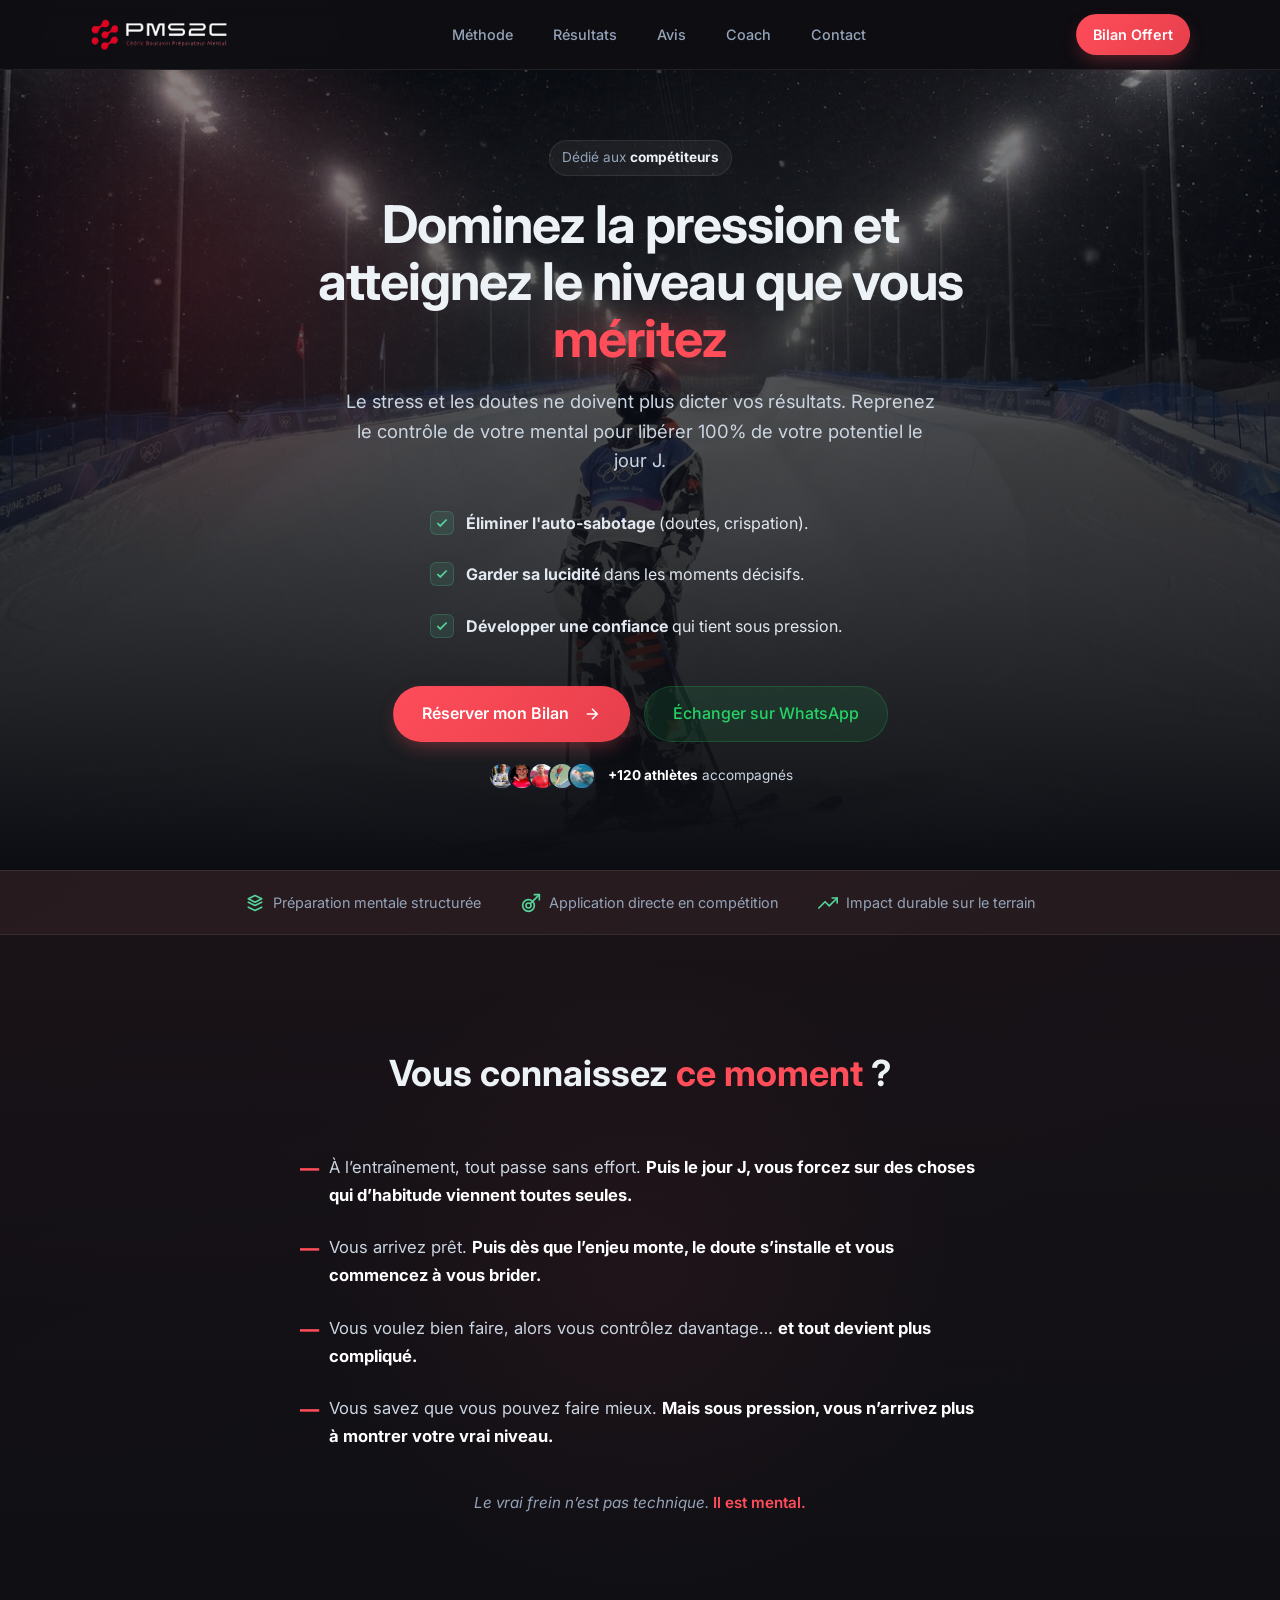
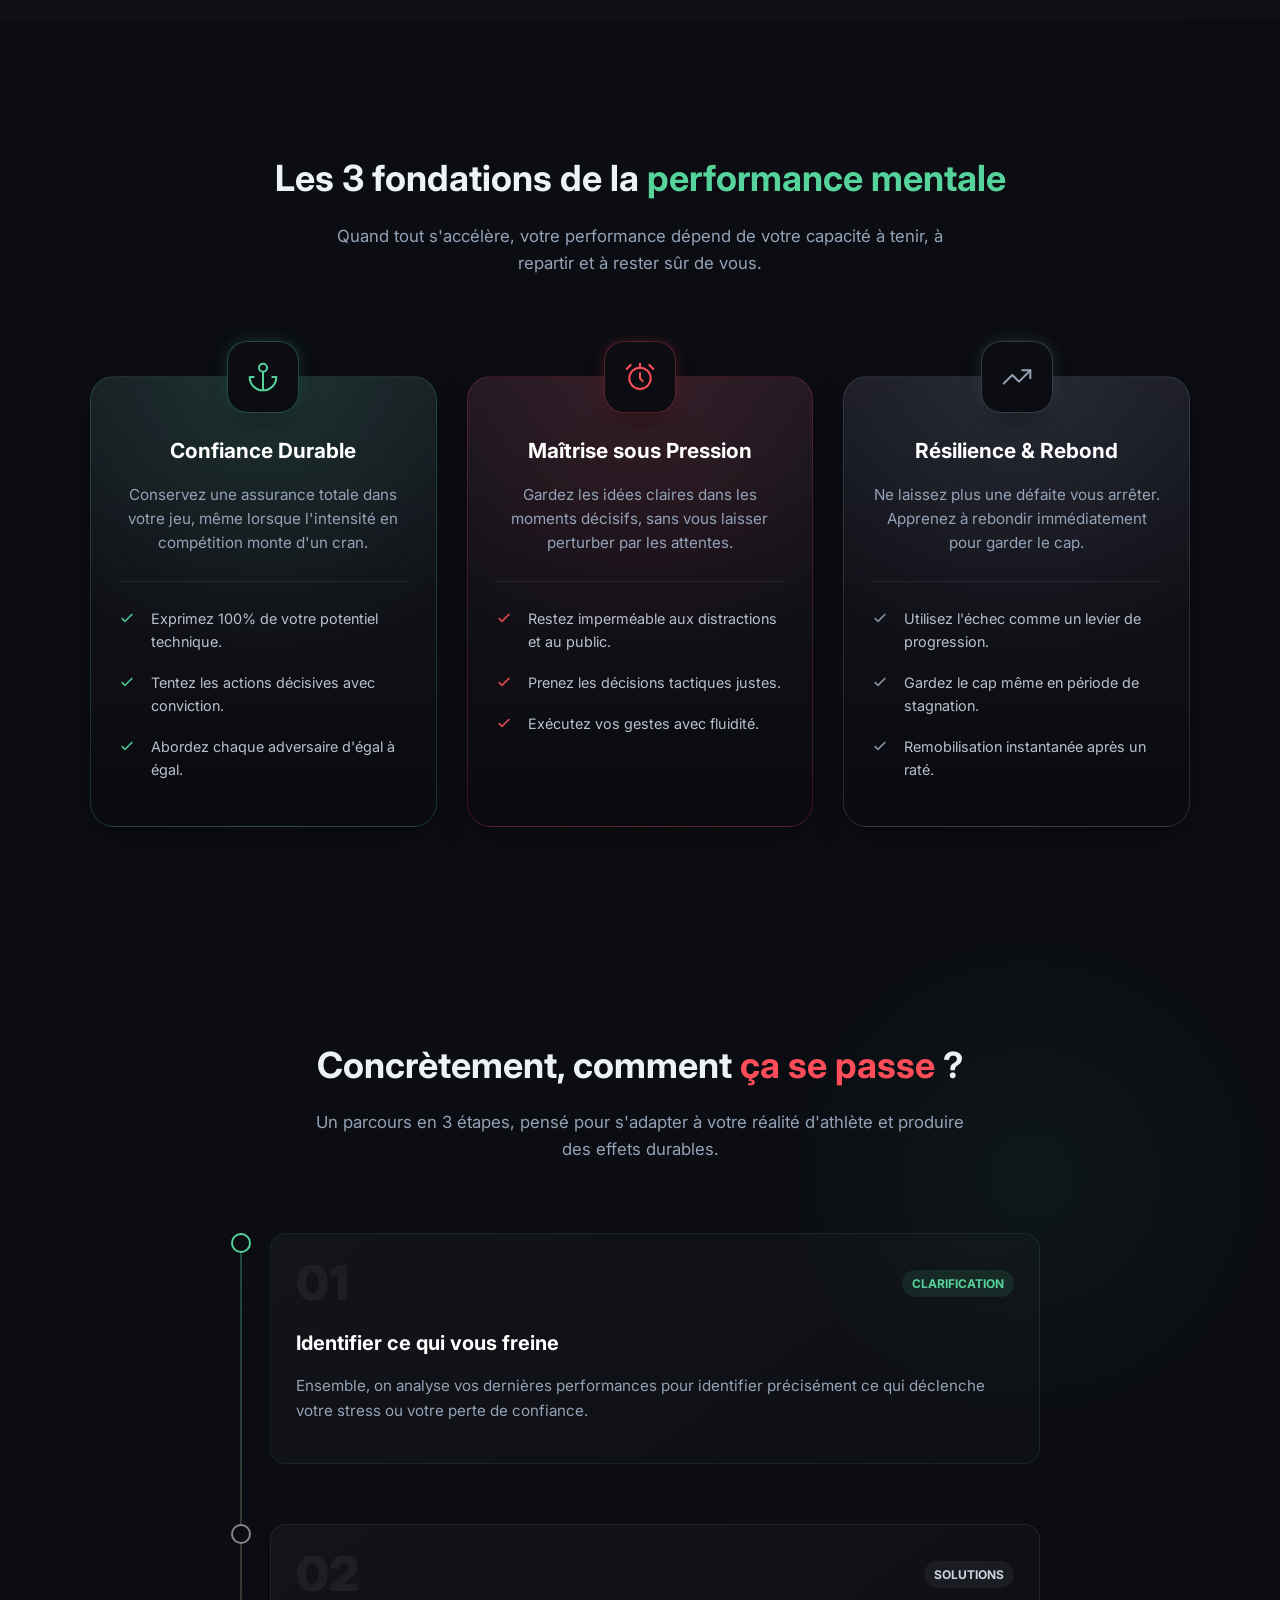
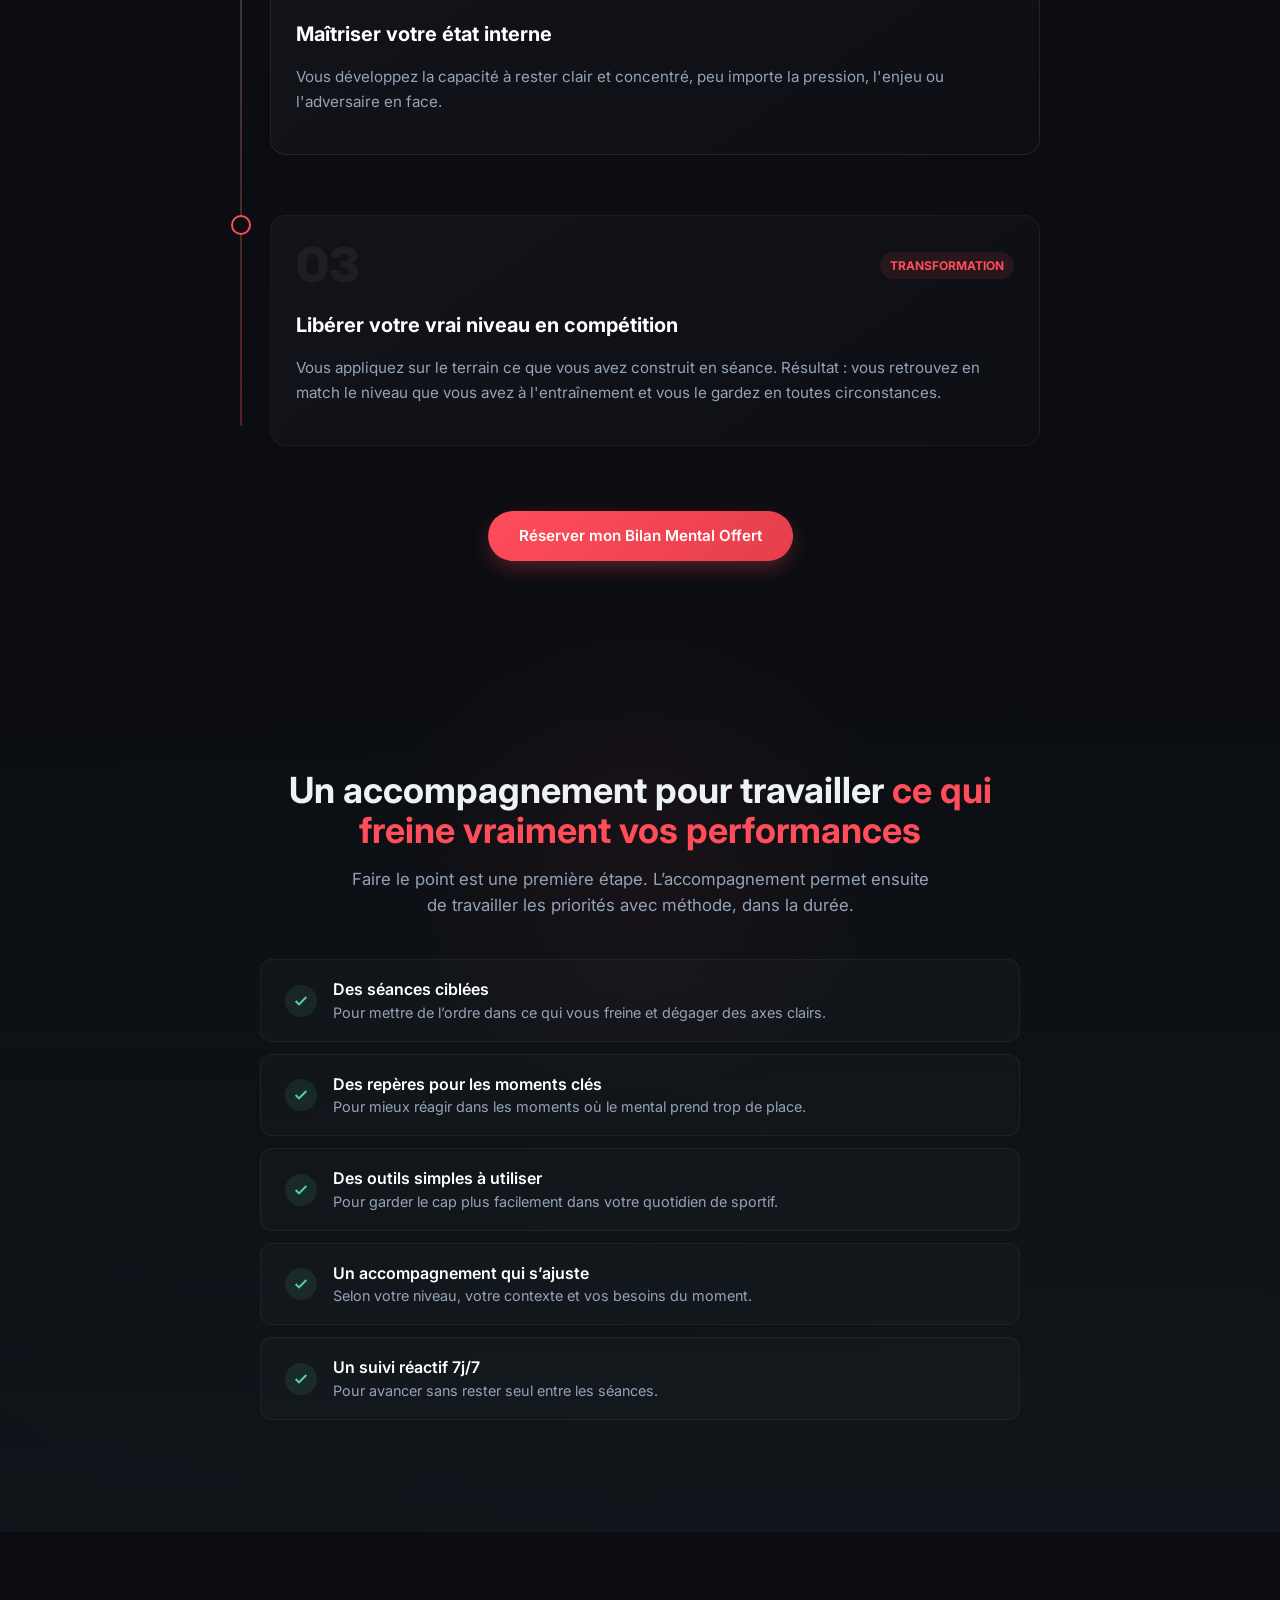
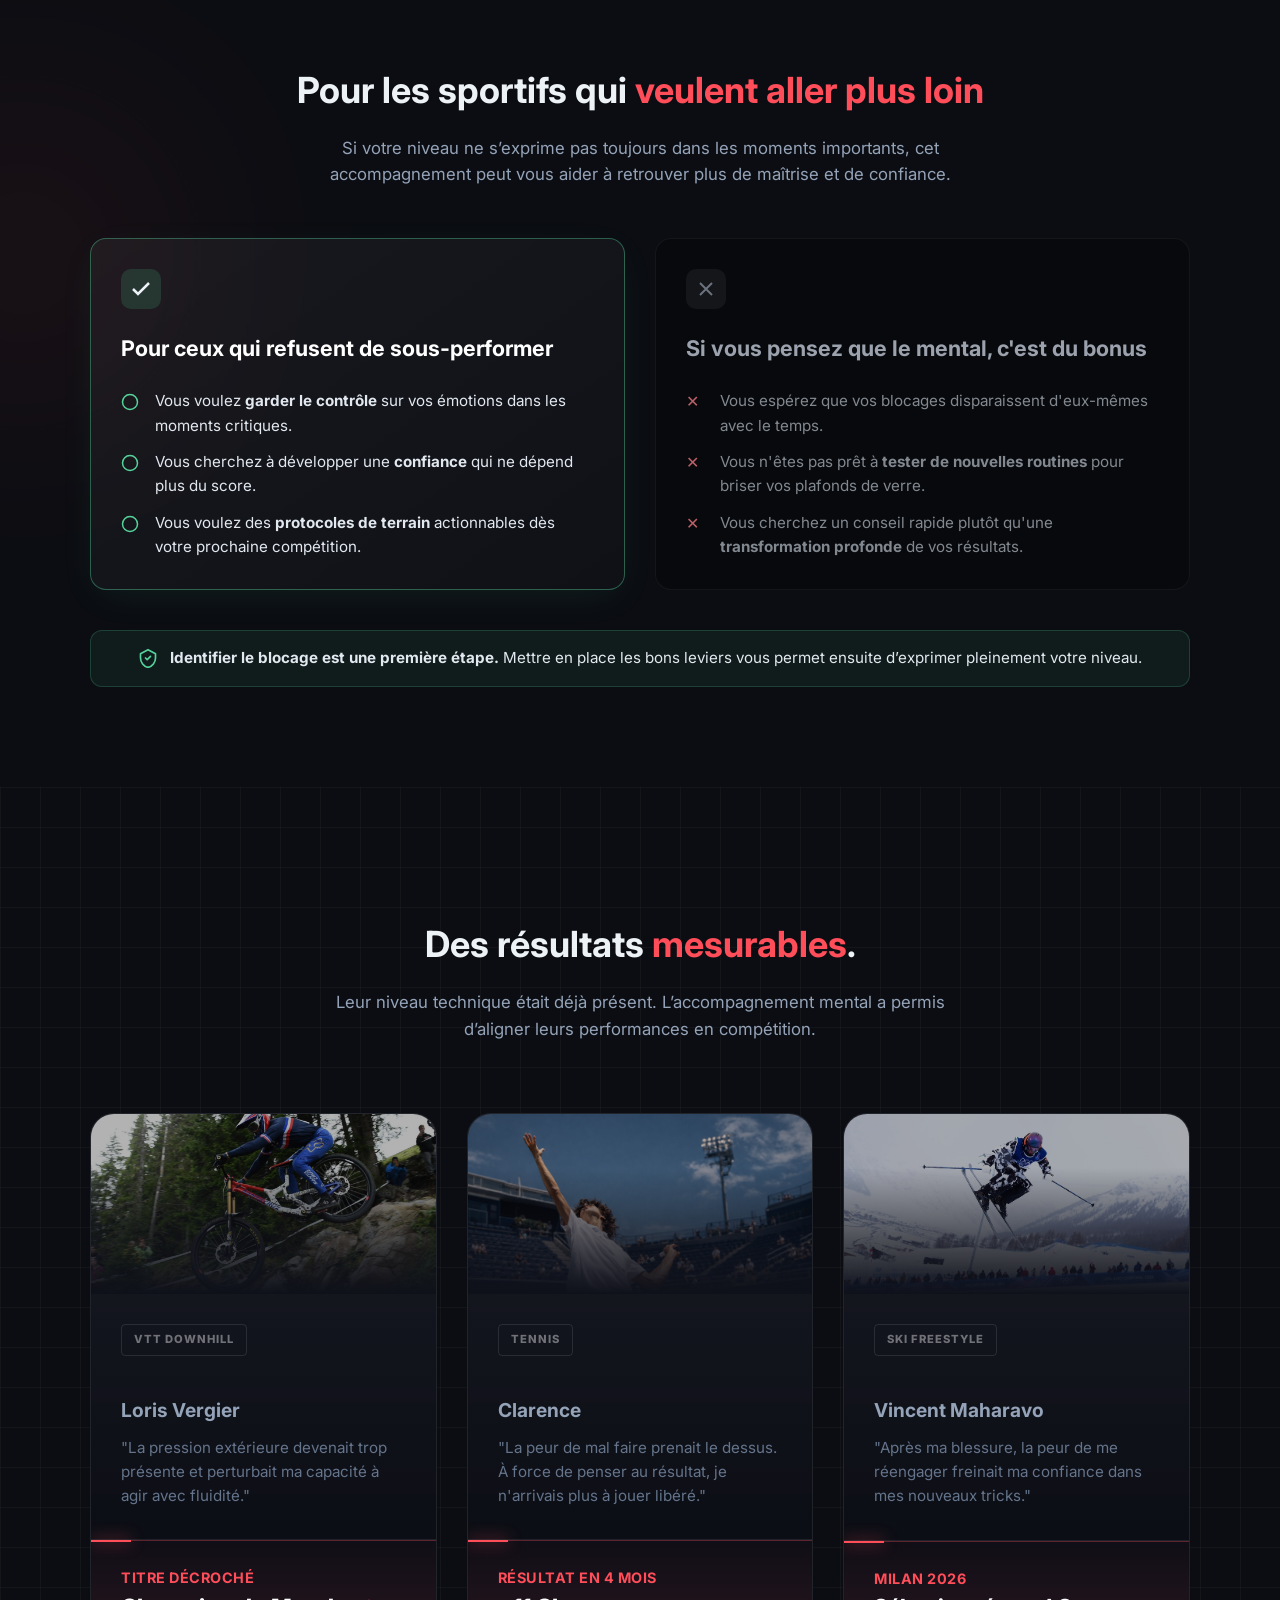
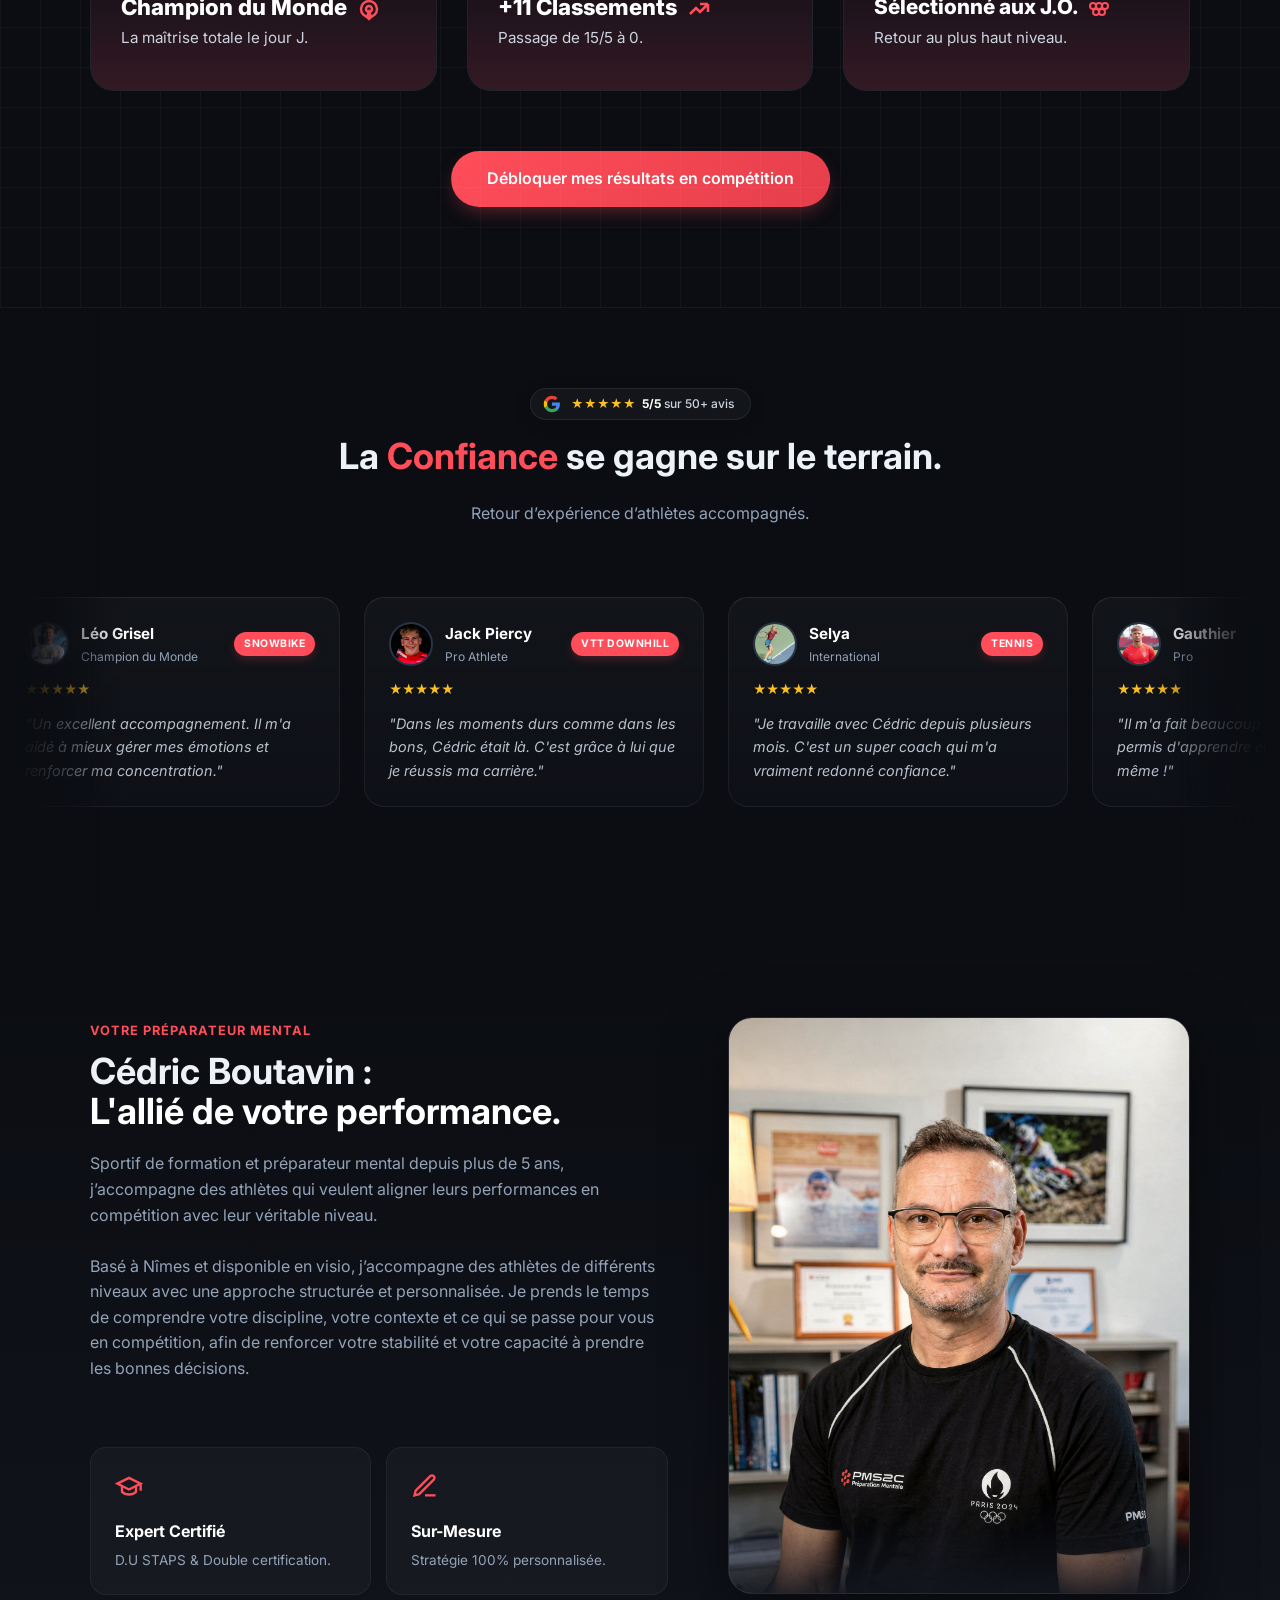
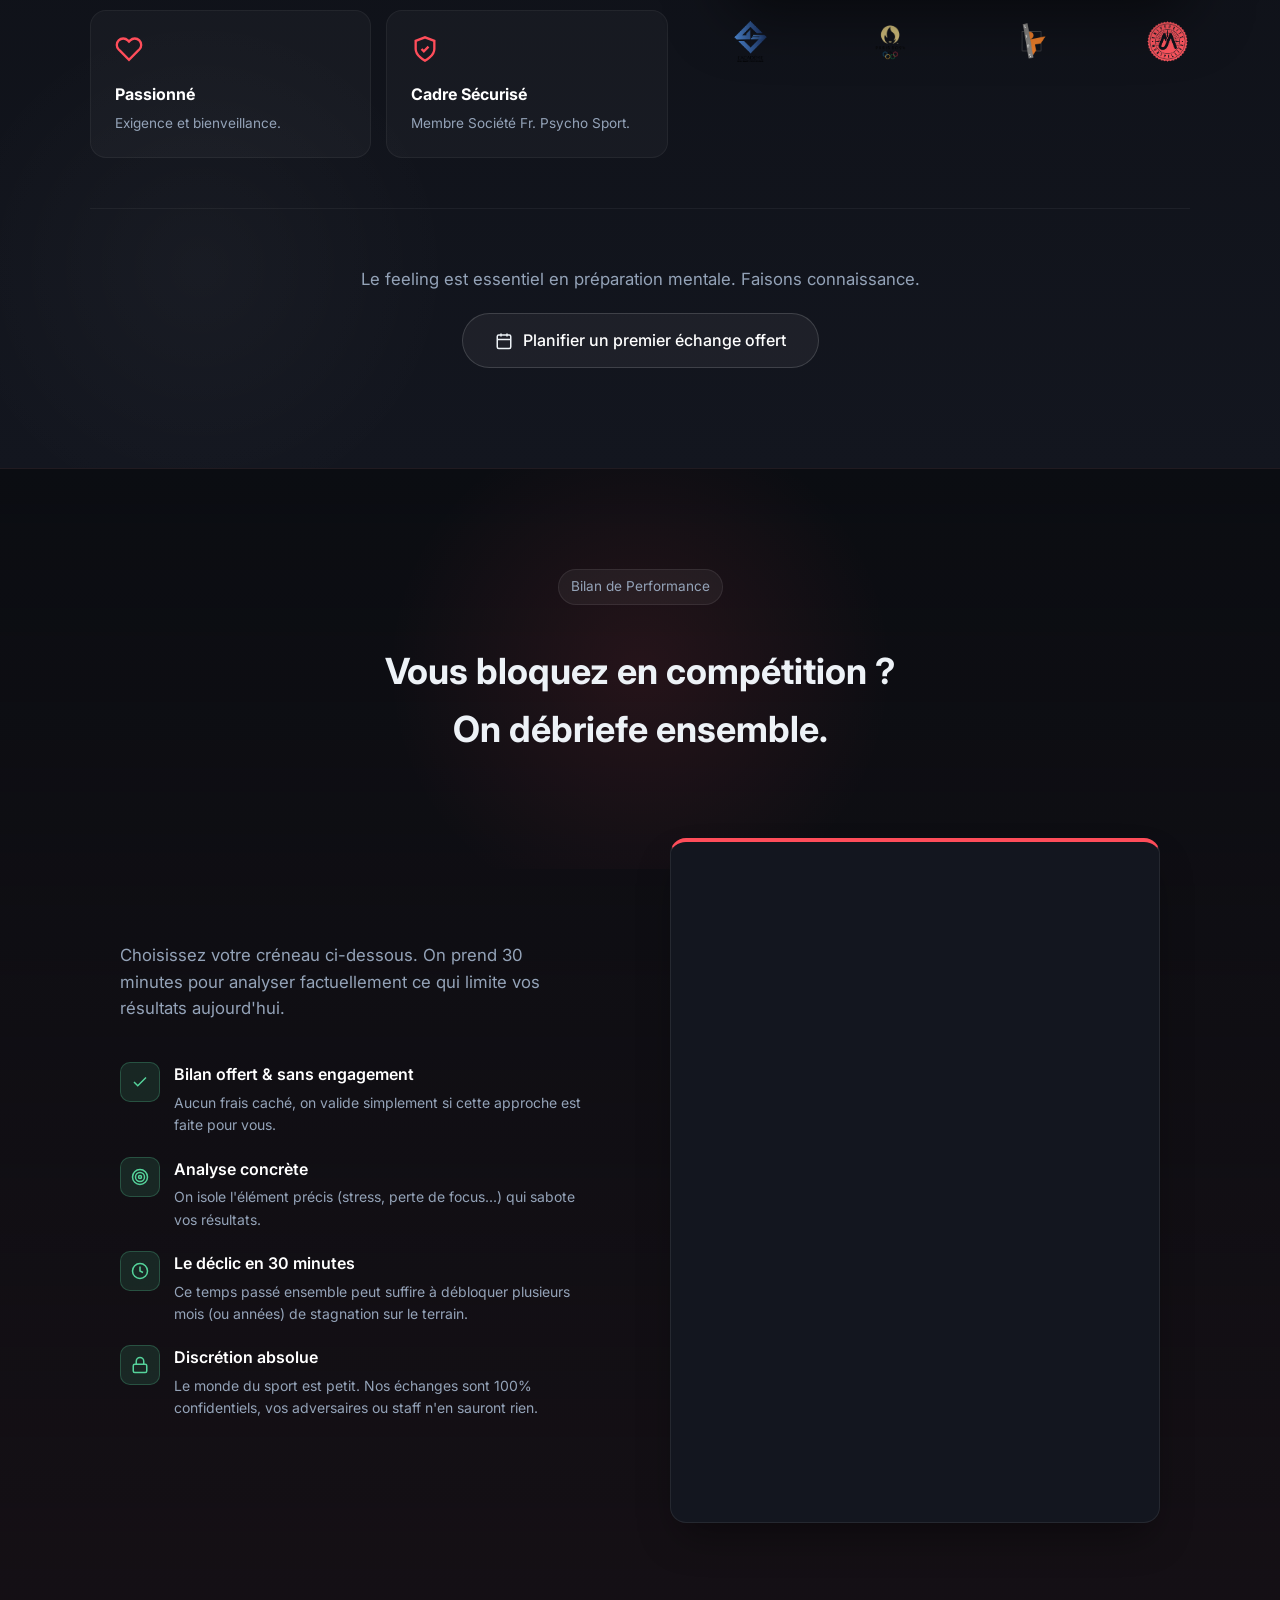
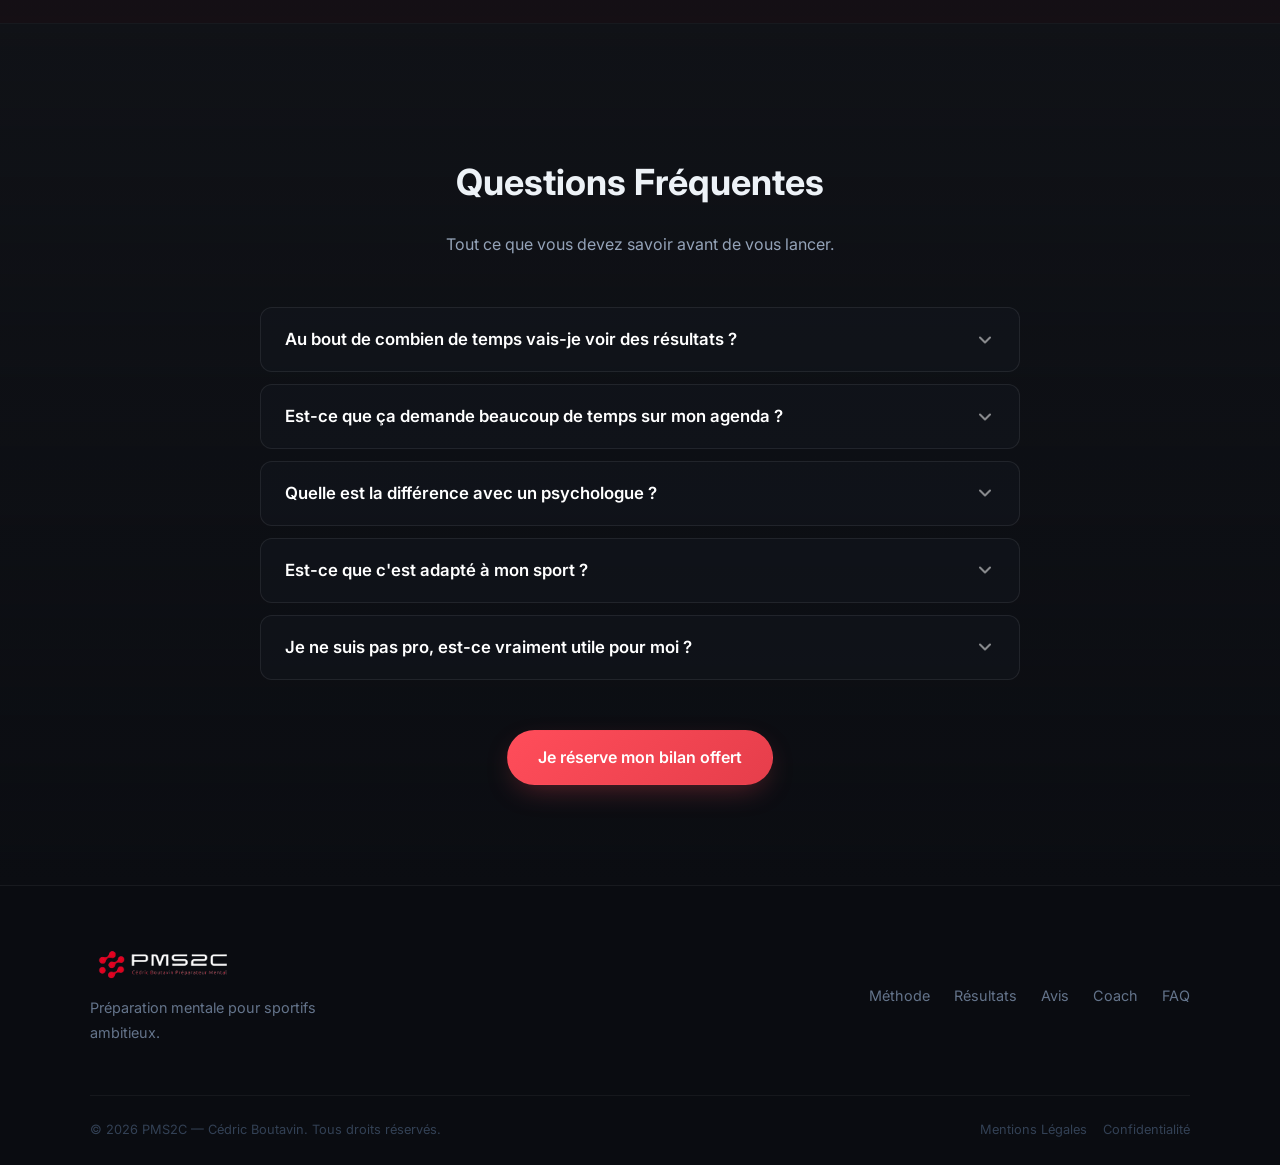
==== commit 52e35234: "feat: replace whatsapp badge with impact durable badge" ====
--- a/index.html
+++ b/index.html
@@ -1490,12 +1490,10 @@
       <div class="trust-item">
         <svg width="20" height="20" fill="none" stroke="var(--accent)" stroke-width="2" stroke-linecap="round"
           stroke-linejoin="round" viewBox="0 0 24 24">
-          <path
-            d="M21 11.5a8.38 8.38 0 0 1-.9 3.8 8.5 8.5 0 0 1-7.6 4.7 8.38 8.38 0 0 1-3.8-.9L3 21l1.9-5.7a8.38 8.38 0 0 1-.9-3.8 8.5 8.5 0 0 1 4.7-7.6 8.38 8.38 0 0 1 3.8-.9h.5a8.48 8.48 0 0 1 8 8v.5z">
-          </path>
-          <polyline points="8 12 11 15 16 9"></polyline>
+          <polyline points="23 6 13.5 15.5 8.5 10.5 1 18"></polyline>
+          <polyline points="17 6 23 6 23 12"></polyline>
         </svg>
-        <span>Suivi WhatsApp 7j/7</span>
+        <span>Impact durable sur le terrain</span>
       </div>
       <div class="trust-item">
         <svg width="20" height="20" fill="none" stroke="var(--accent)" stroke-width="2" stroke-linecap="round"
@@ -1519,12 +1517,10 @@
       <div class="trust-item">
         <svg width="20" height="20" fill="none" stroke="var(--accent)" stroke-width="2" stroke-linecap="round"
           stroke-linejoin="round" viewBox="0 0 24 24">
-          <path
-            d="M21 11.5a8.38 8.38 0 0 1-.9 3.8 8.5 8.5 0 0 1-7.6 4.7 8.38 8.38 0 0 1-3.8-.9L3 21l1.9-5.7a8.38 8.38 0 0 1-.9-3.8 8.5 8.5 0 0 1 4.7-7.6 8.38 8.38 0 0 1 3.8-.9h.5a8.48 8.48 0 0 1 8 8v.5z">
-          </path>
-          <polyline points="8 12 11 15 16 9"></polyline>
+          <polyline points="23 6 13.5 15.5 8.5 10.5 1 18"></polyline>
+          <polyline points="17 6 23 6 23 12"></polyline>
         </svg>
-        <span>Suivi WhatsApp 7j/7</span>
+        <span>Impact durable sur le terrain</span>
       </div>
       </div>
     </div>
